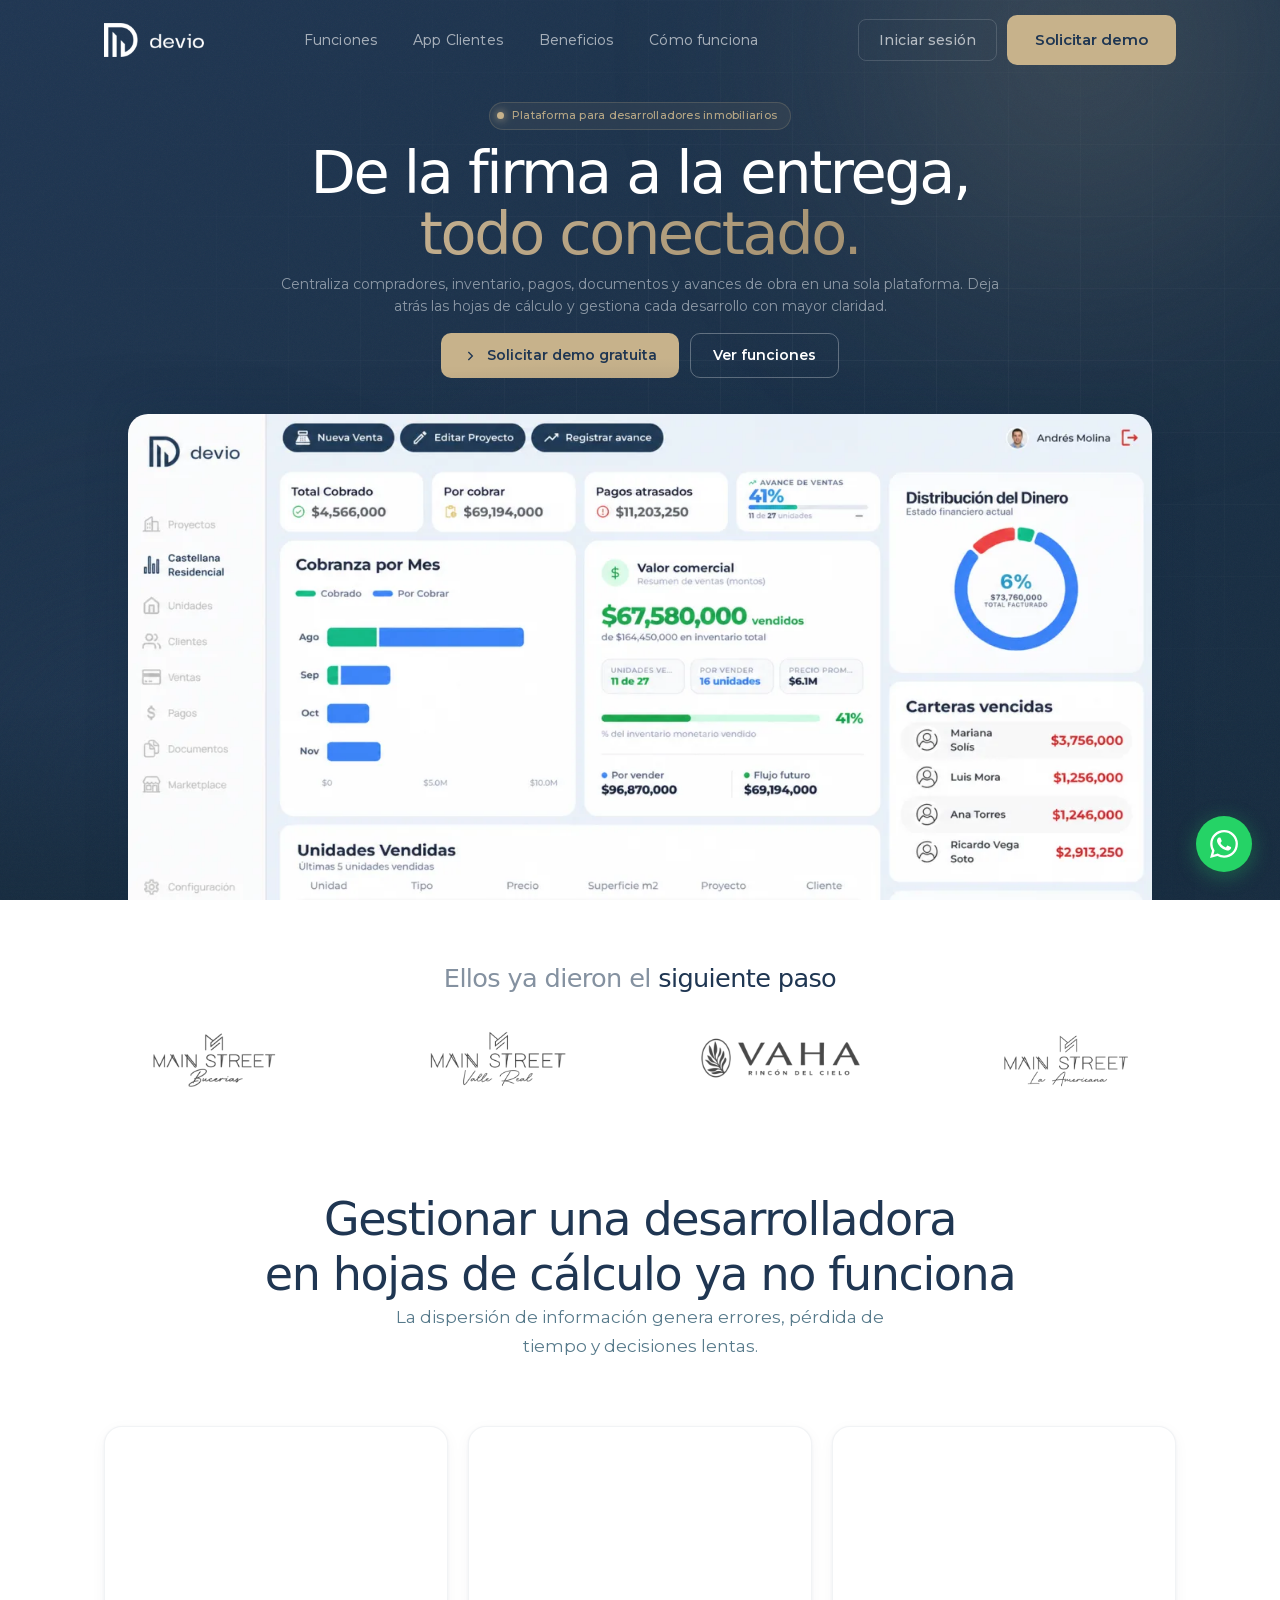
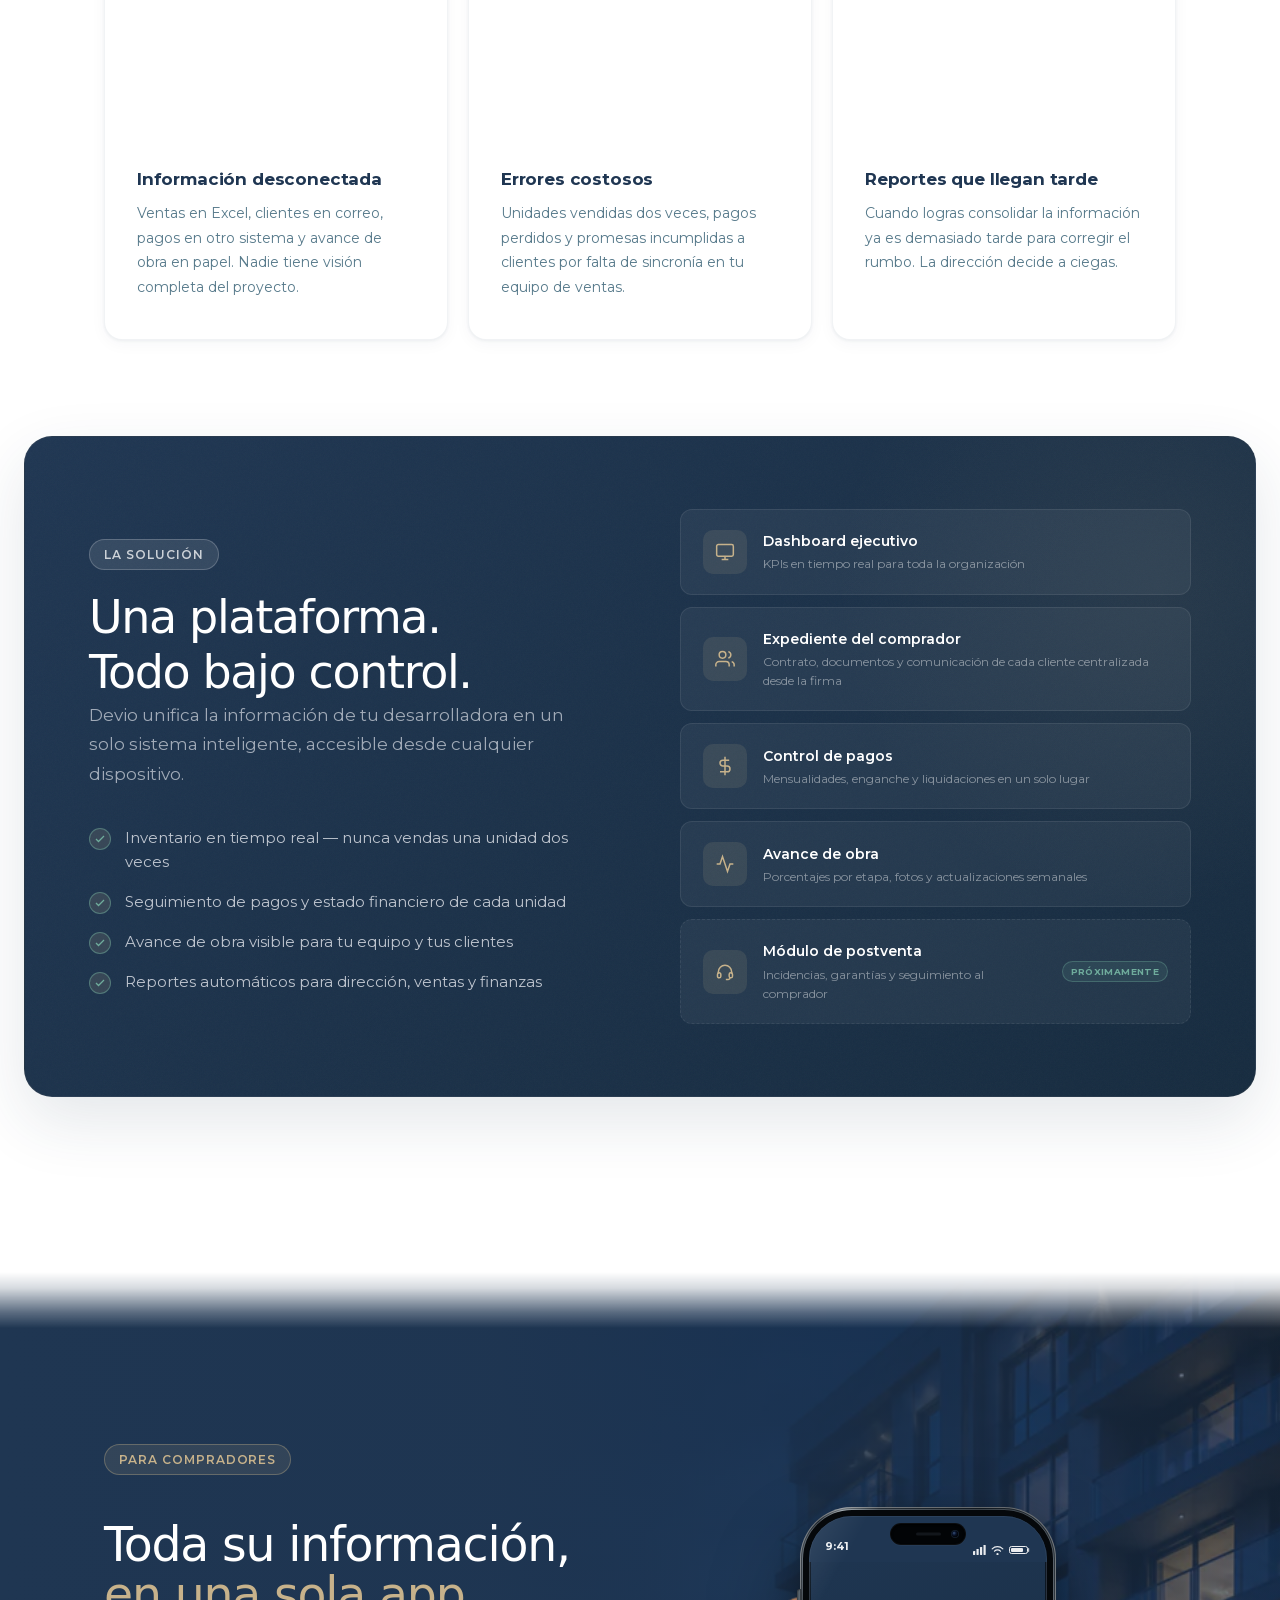
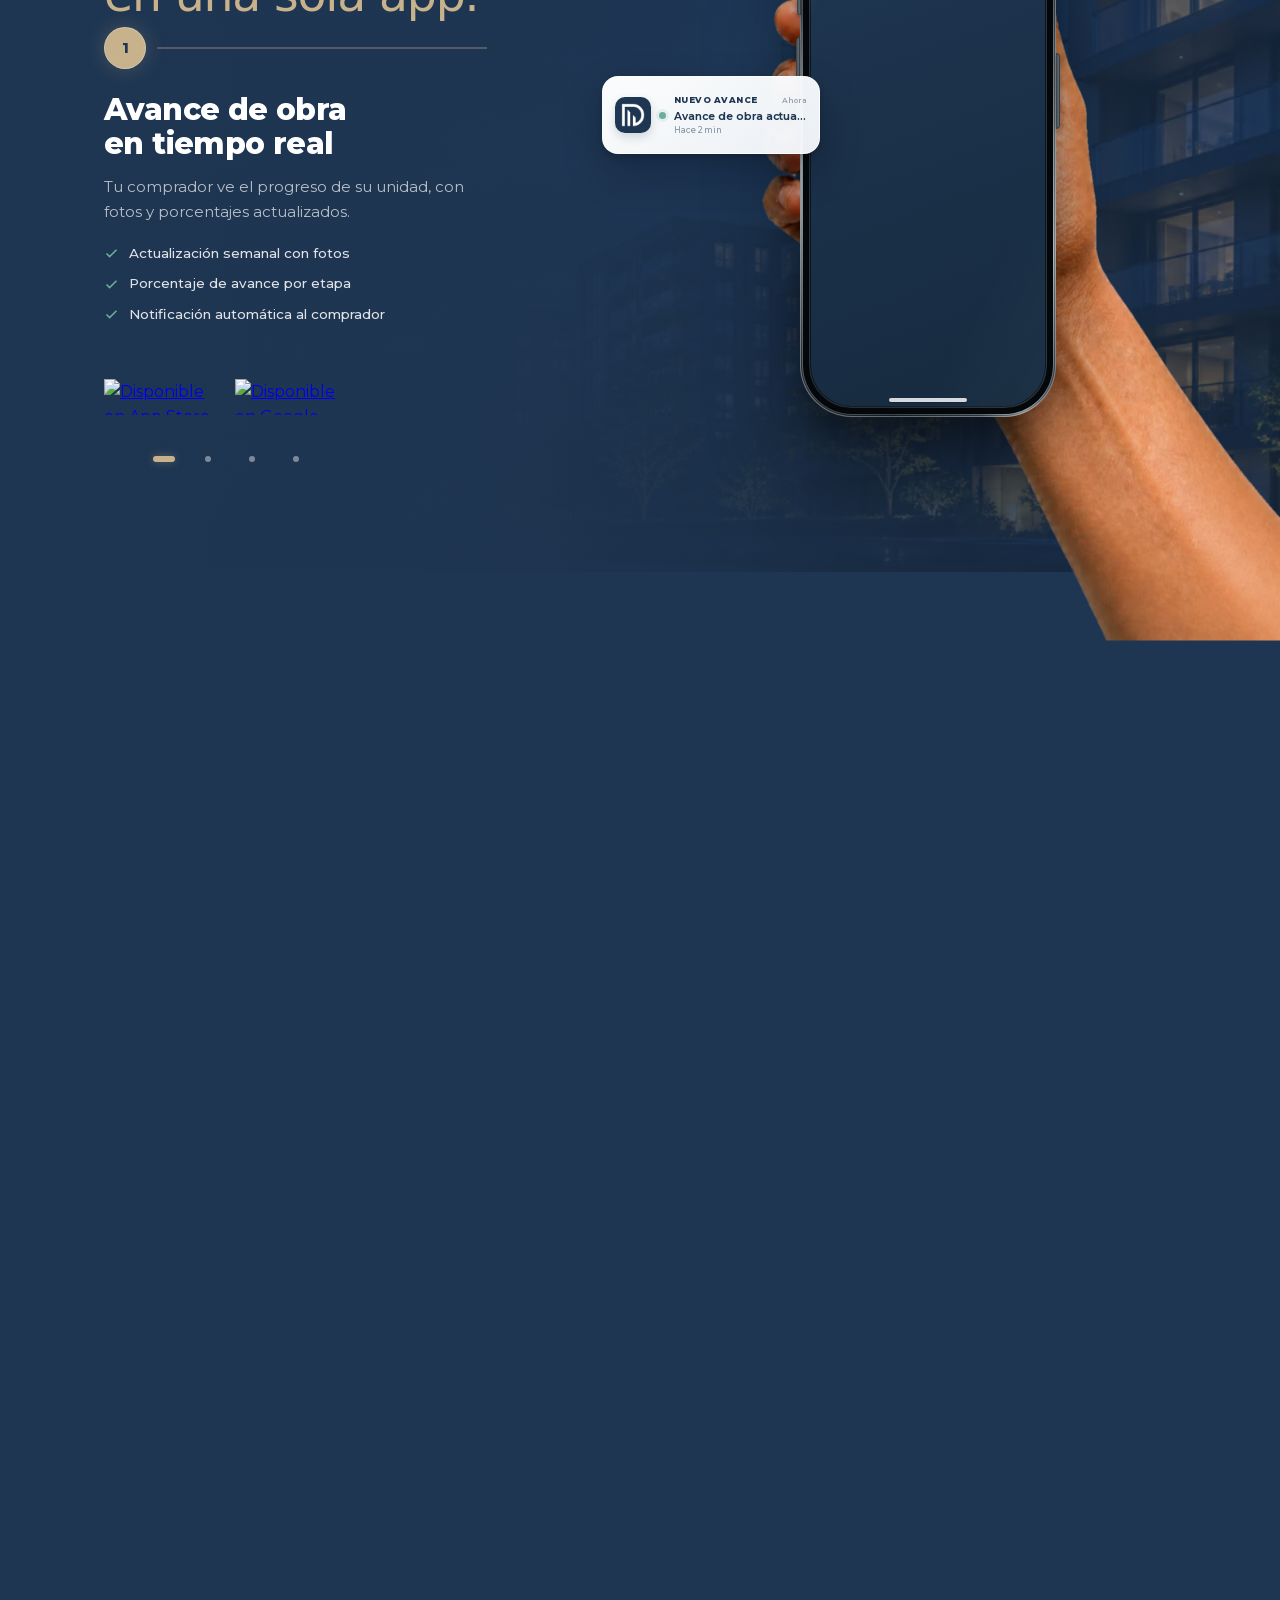
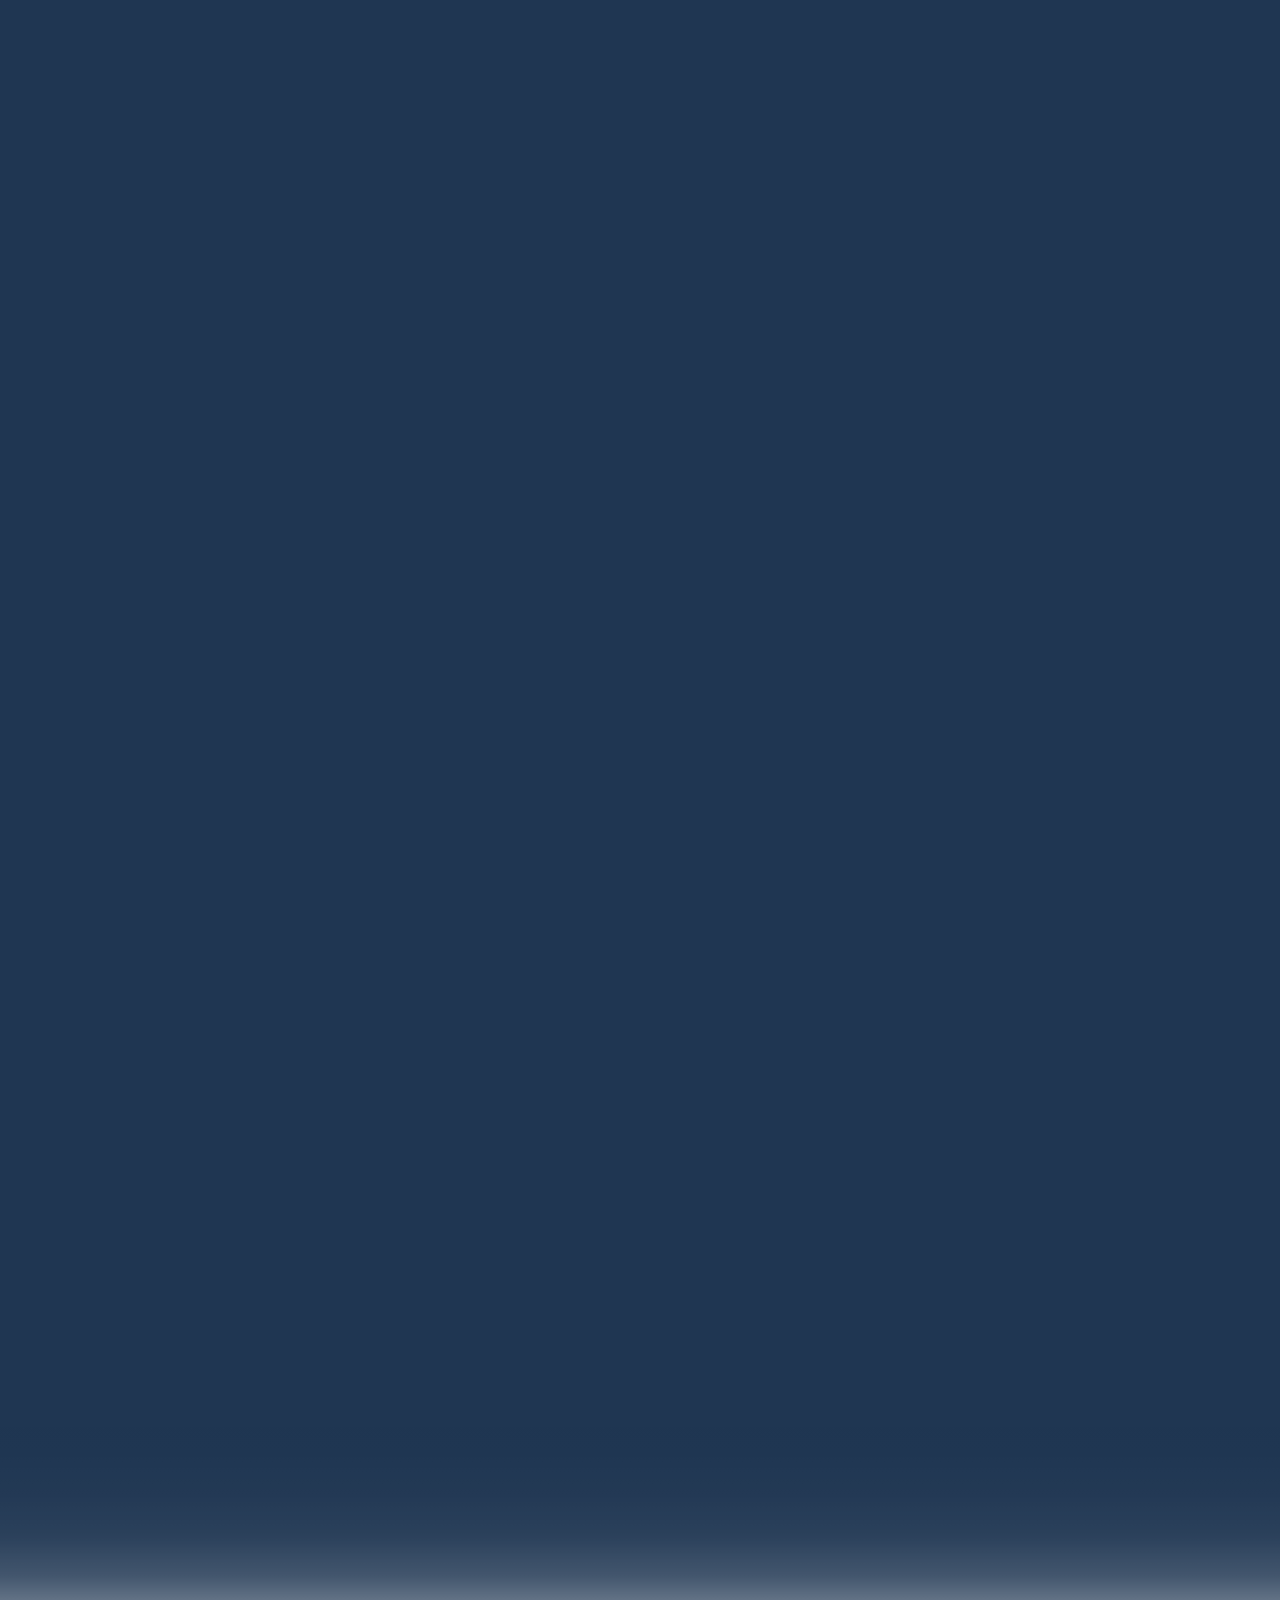
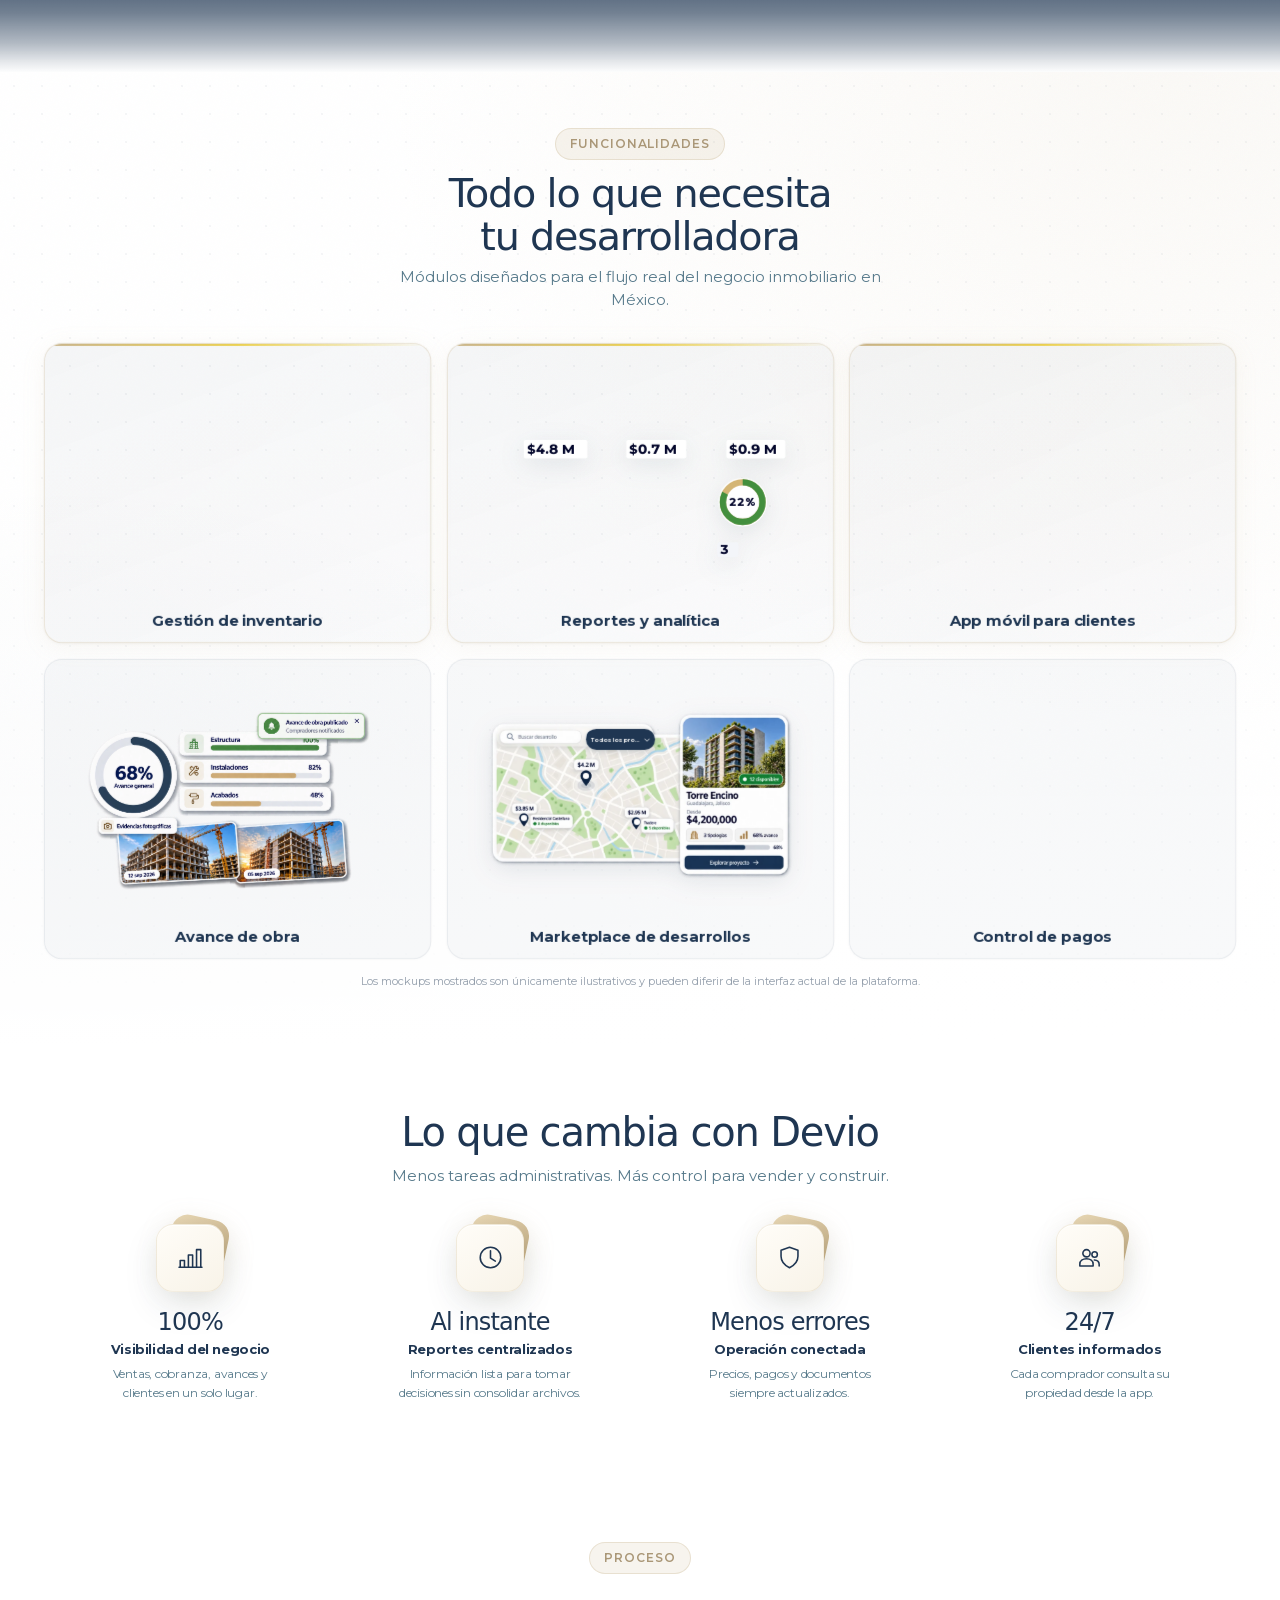
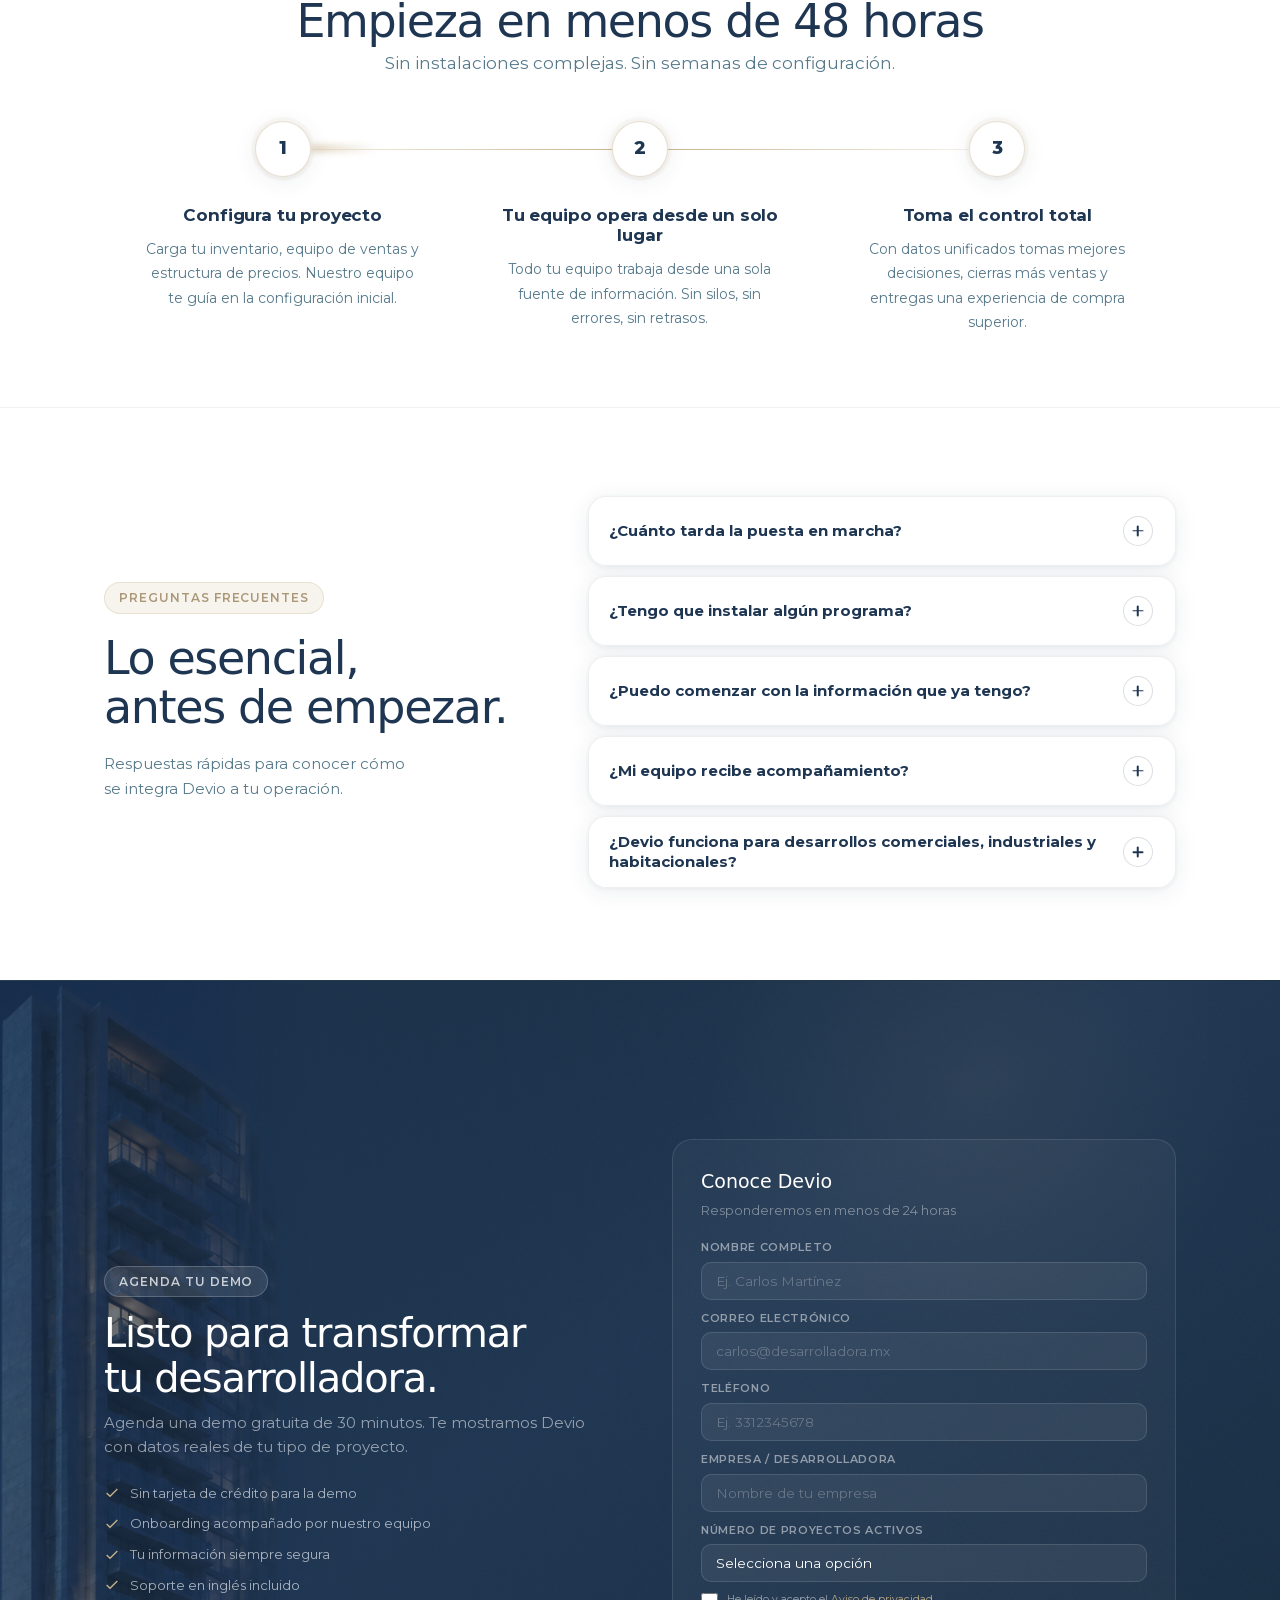
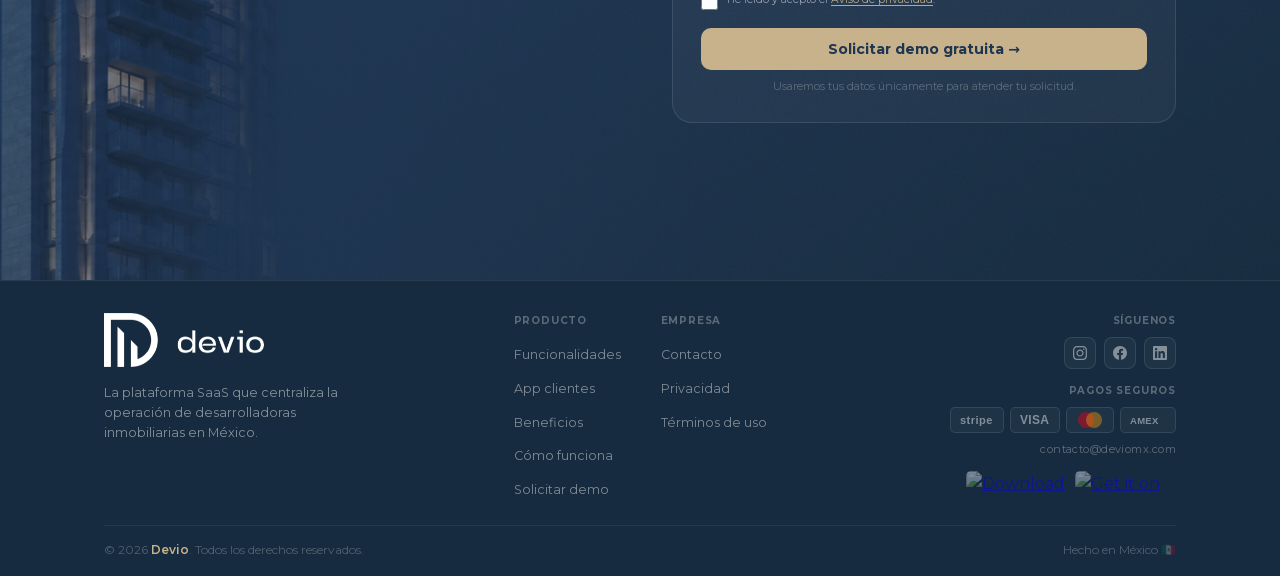
==== index.html @ 86f57dfa "2.1.1" ====
<!DOCTYPE html>
<html lang="es">
<head>
  <meta charset="UTF-8" />
  <meta name="viewport" content="width=device-width, initial-scale=1.0" />
  <title>Devio — Plataforma SaaS para Desarrolladores Inmobiliarios</title>
  <meta name="description" content="Centraliza compradores, inventario, pagos, documentos y avances de obra en una sola plataforma. Deja atrás las hojas de cálculo y gestiona cada desarrollo con mayor claridad." />
  <meta property="og:type" content="website" />
  <meta property="og:url" content="https://deviomx.com/" />
  <meta property="og:title" content="Devio — De la firma a la entrega, todo conectado" />
  <meta property="og:description" content="Centraliza compradores, inventario, pagos, documentos y avances de obra en una sola plataforma. Deja atrás las hojas de cálculo y gestiona cada desarrollo con mayor claridad." />
  <meta property="og:image" content="https://deviomx.com/Assets/Logo/Logodevio.png" />
  <meta name="twitter:card" content="summary_large_image" />
  <meta name="twitter:title" content="Devio — De la firma a la entrega, todo conectado" />
  <meta name="twitter:description" content="Centraliza compradores, inventario, pagos, documentos y avances de obra en una sola plataforma. Deja atrás las hojas de cálculo y gestiona cada desarrollo con mayor claridad." />
  <meta name="twitter:image" content="https://deviomx.com/Assets/Logo/Logodevio.png" />
  <link rel="canonical" href="https://deviomx.com/" />
  <link rel="icon" href="Assets/Logo/Logoazul-rounded.png" />
  <link rel="preload" href="Assets/Logo/imagotipo-clean.webp" as="image" type="image/webp" />
  <link
    rel="preload"
    href="Assets/Dashboard/Dashboard2-1280.webp"
    as="image"
    type="image/webp"
    fetchpriority="high"
    imagesrcset="Assets/Dashboard/Dashboard2-768.webp 768w, Assets/Dashboard/Dashboard2-1024.webp 1024w, Assets/Dashboard/Dashboard2-1280.webp 1280w, Assets/Dashboard/Dashboard2.webp 1710w"
    imagesizes="(max-width: 580px) 100vw, (max-width: 900px) calc(100vw - 48px), (max-height: 820px) 900px, 1200px"
  />
  <link rel="preload" href="Assets/Fonts/Montserrat-latin.woff2" as="font" type="font/woff2" crossorigin />
  <link rel="preload" href="Assets/Fonts/PowerGrotesk-Regular.woff2" as="font" type="font/woff2" crossorigin />
  <link rel="stylesheet" href="styles.css?v=20260917-87" />
  <script src="script.js?v=20260917-39" defer></script>
  <script type="application/ld+json">
  [
    {
      "@context": "https://schema.org",
      "@type": "Organization",
      "name": "Devio",
      "url": "https://deviomx.com",
      "logo": "https://deviomx.com/Assets/Logo/Logodevio.png",
      "description": "Plataforma SaaS que centraliza ventas, clientes, inventario, pagos y avance de obra para desarrolladoras inmobiliarias en México.",
      "email": "contacto@deviomx.com",
      "contactPoint": {
        "@type": "ContactPoint",
        "contactType": "customer support",
        "email": "contacto@deviomx.com",
        "availableLanguage": ["Spanish", "English"]
      },
      "sameAs": ["https://instagram.com/deviomx"]
    },
    {
      "@context": "https://schema.org",
      "@type": "SoftwareApplication",
      "name": "Devio",
      "applicationCategory": "BusinessApplication",
      "operatingSystem": "Web, iOS, Android",
      "description": "Plataforma SaaS para desarrolladoras inmobiliarias en México. Centraliza ventas, clientes, inventario, pagos y avance de obra en un solo lugar.",
      "url": "https://deviomx.com",
      "offers": {
        "@type": "Offer",
        "price": "0",
        "priceCurrency": "MXN",
        "description": "Demo gratuita disponible"
      },
      "publisher": {
        "@type": "Organization",
        "name": "Devio",
        "url": "https://deviomx.com"
      }
    }
  ]
  </script>
</head>
<body>

<nav id="navbar">
  <div class="container">
    <div class="nav-inner">
      <a href="#" class="nav-logo">
        <picture>
          <source srcset="Assets/Logo/imagotipo-clean.webp" type="image/webp" />
          <img src="Assets/Logo/imagotipo-clean.png" alt="Devio" width="300" height="100" decoding="sync" fetchpriority="high" />
        </picture>
      </a>
      <ul class="nav-links">
        <li><a href="#features">Funciones</a></li>
        <li><a href="#benefits-client">App Clientes</a></li>
        <li><a href="#benefits-dev">Beneficios</a></li>
        <li><a href="#how">Cómo funciona</a></li>
      </ul>
      <div class="nav-cta">
        <a href="https://app.deviomx.com/registro?login=login&amp;profesional=Profesional" class="btn btn-login">Iniciar sesión</a>
        <a href="#cta" class="btn btn-gold">Solicitar demo</a>
      </div>
      <button class="hamburger" id="hamburger" aria-label="Menú">
        <span></span><span></span><span></span>
      </button>
    </div>
  </div>
</nav>

<div class="mobile-menu" id="mobileMenu">
  <a href="#features">Funciones</a>
  <a href="#benefits-client">App Clientes</a>
  <a href="#benefits-dev">Beneficios</a>
  <a href="#how">Cómo funciona</a>
  <div class="mobile-menu-actions">
    <a href="https://app.deviomx.com/registro?login=login&amp;profesional=Profesional" class="btn btn-login">Iniciar sesión</a>
    <a href="#cta" class="btn btn-gold">Solicitar demo</a>
  </div>
</div>

<section id="hero">
  <div class="hero-bg">
    <div class="hero-grid-lines"></div>
    <div class="hero-circle hero-circle-1"></div>
    <div class="hero-circle hero-circle-2"></div>
    <div class="hero-circle hero-circle-3"></div>
    <div class="hero-vignette"></div>
  </div>
  <div class="container">
    <div class="hero-grid">
      <div class="hero-content">
        <div class="hero-badge">
          <div class="hero-badge-dot"></div>
          <span>Plataforma para desarrolladores inmobiliarios</span>
        </div>
        <h1 class="hero-headline">
          De la firma a la entrega,<br/><em>todo conectado.</em>
        </h1>
        <p class="hero-sub">
          Centraliza compradores, inventario, pagos, documentos y avances de obra en una sola plataforma. Deja atrás las hojas de cálculo y gestiona cada desarrollo con mayor claridad.
        </p>
        <div class="hero-actions">
          <a href="#cta" class="btn btn-gold">
            <svg width="16" height="16" fill="none" stroke="currentColor" stroke-width="2" viewBox="0 0 24 24"><path d="M8 6l6 6-6 6"/></svg>
            Solicitar demo gratuita
          </a>
          <a href="#features" class="btn btn-outline">Ver funciones</a>
        </div>
      </div>

      <div class="dashboard-wrap">
        <div class="dashboard-glow"></div>
        <picture>
          <source
            srcset="Assets/Dashboard/Dashboard2-768.webp 768w, Assets/Dashboard/Dashboard2-1024.webp 1024w, Assets/Dashboard/Dashboard2-1280.webp 1280w, Assets/Dashboard/Dashboard2.webp 1710w"
            sizes="(max-width: 580px) 100vw, (max-width: 900px) calc(100vw - 48px), (max-height: 820px) 900px, 1200px"
            type="image/webp"
          />
          <img
            src="Assets/Dashboard/Dashboard2.png"
            alt="Dashboard principal de Devio"
            class="browser-screen"
            loading="eager"
            fetchpriority="high"
            decoding="sync"
            width="1710"
            height="919"
          />
        </picture>
      </div>
    </div>
  </div>
</section>

<section id="stats" aria-labelledby="client-trust-title">
  <div class="container">
    <h2 id="client-trust-title" class="client-trust-title anim">Ellos ya dieron el <strong>siguiente paso</strong></h2>
    <div class="client-logo-rotator anim anim-delay-1" aria-label="Clientes que usan Devio">
      <div class="client-logos client-logo-group is-active" data-client-logo-group aria-hidden="false">
        <div class="client-logo">
          <picture>
            <source media="(max-width: 580px) and (max-resolution: 3dppx), (max-resolution: 2dppx)" srcset="Assets/Logos%20clientes/main-street-bucerias-480.webp" type="image/webp" />
            <source srcset="Assets/Logos%20clientes/main-street-bucerias.webp" type="image/webp" />
            <img src="Assets/Logos clientes/Logo Msbu.png" alt="Main Street Bucerías" width="1774" height="887" loading="lazy" decoding="async" />
          </picture>
        </div>
        <div class="client-logo">
          <picture>
            <source media="(max-width: 580px) and (max-resolution: 3dppx), (max-resolution: 2dppx)" srcset="Assets/Logos%20clientes/main-street-valle-real-480.webp" type="image/webp" />
            <source srcset="Assets/Logos%20clientes/main-street-valle-real.webp" type="image/webp" />
            <img src="Assets/Logos clientes/Logo MSVR.png" alt="Main Street Valle Real" width="1810" height="869" loading="lazy" decoding="async" />
          </picture>
        </div>
        <div class="client-logo">
          <picture>
            <source media="(max-width: 580px) and (max-resolution: 3dppx), (max-resolution: 2dppx)" srcset="Assets/Logos%20clientes/vaha-rincon-del-cielo-480.webp" type="image/webp" />
            <source srcset="Assets/Logos%20clientes/vaha-rincon-del-cielo.webp" type="image/webp" />
            <img src="Assets/Logos clientes/Logo VAHA.png" alt="VAHA Rincón del Cielo" width="2149" height="731" loading="lazy" decoding="async" />
          </picture>
        </div>
        <div class="client-logo">
          <picture>
            <source media="(max-width: 580px) and (max-resolution: 3dppx), (max-resolution: 2dppx)" srcset="Assets/Logos%20clientes/main-street-la-americana-480.webp" type="image/webp" />
            <source srcset="Assets/Logos%20clientes/main-street-la-americana.webp" type="image/webp" />
            <img src="Assets/Logos clientes/ Logo MSLA.png" alt="Main Street La Americana" width="1764" height="891" loading="lazy" decoding="async" />
          </picture>
        </div>
      </div>

      <div class="client-logos client-logo-group client-logo-group--secondary" data-client-logo-group aria-hidden="true">
        <div class="client-logo">
          <picture>
            <source media="(max-width: 580px) and (max-resolution: 3dppx), (max-resolution: 2dppx)" srcset="Assets/Logos%20clientes/campero-desarrollador-480.webp" type="image/webp" />
            <source srcset="Assets/Logos%20clientes/campero-desarrollador.webp" type="image/webp" />
            <img src="Assets/Logos clientes/Logo campero.png" alt="Campero Desarrollador Inmobiliario" width="2004" height="785" loading="lazy" decoding="async" />
          </picture>
        </div>
        <div class="client-logo client-logo--compact">
          <picture>
            <source media="(max-width: 580px) and (max-resolution: 3dppx), (max-resolution: 2dppx)" srcset="Assets/Logos%20clientes/cb-espacios-480.webp" type="image/webp" />
            <source srcset="Assets/Logos%20clientes/cb-espacios.webp" type="image/webp" />
            <img src="Assets/Logos clientes/Logo cb.png" alt="CB Espacios" width="1339" height="1174" loading="lazy" decoding="async" />
          </picture>
        </div>
        <div class="client-logo">
          <picture>
            <source media="(max-width: 580px) and (max-resolution: 3dppx), (max-resolution: 2dppx)" srcset="Assets/Logos%20clientes/main-street-bucerias-480.webp" type="image/webp" />
            <source srcset="Assets/Logos%20clientes/main-street-bucerias.webp" type="image/webp" />
            <img src="Assets/Logos clientes/Logo Msbu.png" alt="Main Street Bucerías" width="1774" height="887" loading="lazy" decoding="async" />
          </picture>
        </div>
        <div class="client-logo">
          <picture>
            <source media="(max-width: 580px) and (max-resolution: 3dppx), (max-resolution: 2dppx)" srcset="Assets/Logos%20clientes/vaha-rincon-del-cielo-480.webp" type="image/webp" />
            <source srcset="Assets/Logos%20clientes/vaha-rincon-del-cielo.webp" type="image/webp" />
            <img src="Assets/Logos clientes/Logo VAHA.png" alt="VAHA Rincón del Cielo" width="2149" height="731" loading="lazy" decoding="async" />
          </picture>
        </div>
        <div class="client-logo client-logo--mobile-only">
          <picture>
            <source media="(max-width: 580px) and (max-resolution: 3dppx), (max-resolution: 2dppx)" srcset="Assets/Logos%20clientes/main-street-la-americana-480.webp" type="image/webp" />
            <source srcset="Assets/Logos%20clientes/main-street-la-americana.webp" type="image/webp" />
            <img src="Assets/Logos clientes/ Logo MSLA.png" alt="Main Street La Americana" width="1764" height="891" loading="lazy" decoding="async" />
          </picture>
        </div>
      </div>
    </div>
  </div>
</section>

<section id="problems">
  <div class="container">
    <div class="section-header center">
      <h2 class="section-title anim">Gestionar una desarrolladora<br/>en hojas de cálculo ya no funciona</h2>
      <p class="section-sub anim anim-delay-1">La dispersión de información genera errores, pérdida de tiempo y decisiones lentas.</p>
    </div>
    <div class="problems-grid">
      <div class="problem-card anim anim--scale">
        <img class="problem-image" src="Assets/Mockups/Infodispersa-square.webp" alt="Información de ventas, clientes, pagos y avances distribuida en distintos sistemas" width="640" height="640" loading="lazy" decoding="async" />
        <h3>Información desconectada</h3>
        <p>Ventas en Excel, clientes en correo, pagos en otro sistema y avance de obra en papel. Nadie tiene visión completa del proyecto.</p>
      </div>
      <div class="problem-card anim anim--scale anim-delay-1">
        <img class="problem-image" src="Assets/Mockups/Unidadesvendidasdoble-square.webp" alt="Alerta de una misma unidad inmobiliaria vendida dos veces" width="640" height="640" loading="lazy" decoding="async" />
        <h3>Errores costosos</h3>
        <p>Unidades vendidas dos veces, pagos perdidos y promesas incumplidas a clientes por falta de sincronía en tu equipo de ventas.</p>
      </div>
      <div class="problem-card anim anim--scale anim-delay-2">
        <img class="problem-image" src="Assets/Mockups/Info-square.webp" alt="Reportes de ventas, cobranza y avance recibidos fuera de plazo" width="640" height="640" loading="lazy" decoding="async" />
        <h3>Reportes que llegan tarde</h3>
        <p>Cuando logras consolidar la información ya es demasiado tarde para corregir el rumbo. La dirección decide a ciegas.</p>
      </div>
    </div>
  </div>
</section>

<section id="solution">
  <div class="container">
    <div class="solution-panel">
      <div class="solution-bg"></div>
      <div class="solution-grid">
      <div class="solution-content">
        <div class="tag light">La solución</div>
        <h2 class="section-title anim">Una plataforma.<br/>Todo bajo control.</h2>
        <p class="section-sub anim anim-delay-1">Devio unifica la información de tu desarrolladora en un solo sistema inteligente, accesible desde cualquier dispositivo.</p>
        <div class="solution-points anim anim-delay-2">
          <div class="solution-point">
            <div class="sp-check">
              <svg fill="none" stroke="#C7B28B" stroke-width="2.5" viewBox="0 0 24 24"><polyline points="20 6 9 17 4 12"/></svg>
            </div>
            <span class="sp-text">Inventario en tiempo real — nunca vendas una unidad dos veces</span>
          </div>
          <div class="solution-point">
            <div class="sp-check">
              <svg fill="none" stroke="#C7B28B" stroke-width="2.5" viewBox="0 0 24 24"><polyline points="20 6 9 17 4 12"/></svg>
            </div>
            <span class="sp-text">Seguimiento de pagos y estado financiero de cada unidad</span>
          </div>
          <div class="solution-point">
            <div class="sp-check">
              <svg fill="none" stroke="#C7B28B" stroke-width="2.5" viewBox="0 0 24 24"><polyline points="20 6 9 17 4 12"/></svg>
            </div>
            <span class="sp-text">Avance de obra visible para tu equipo y tus clientes</span>
          </div>
          <div class="solution-point">
            <div class="sp-check">
              <svg fill="none" stroke="#C7B28B" stroke-width="2.5" viewBox="0 0 24 24"><polyline points="20 6 9 17 4 12"/></svg>
            </div>
            <span class="sp-text">Reportes automáticos para dirección, ventas y finanzas</span>
          </div>
        </div>
      </div>
      <div class="solution-visual">
        <div class="sol-card anim anim--right">
          <div class="sol-card-icon">
            <svg fill="none" stroke-width="1.8" viewBox="0 0 24 24"><rect x="2" y="3" width="20" height="14" rx="2"/><path d="M8 21h8M12 17v4"/></svg>
          </div>
          <div>
            <div class="sol-card-title">Dashboard ejecutivo</div>
            <div class="sol-card-sub">KPIs en tiempo real para toda la organización</div>
          </div>
        </div>
        <div class="sol-card anim anim--right anim-delay-1">
          <div class="sol-card-icon">
            <svg fill="none" stroke-width="1.8" viewBox="0 0 24 24"><path d="M17 21v-2a4 4 0 00-4-4H5a4 4 0 00-4 4v2"/><circle cx="9" cy="7" r="4"/><path d="M23 21v-2a4 4 0 00-3-3.87"/><path d="M16 3.13a4 4 0 010 7.75"/></svg>
          </div>
          <div>
            <div class="sol-card-title">Expediente del comprador</div>
            <div class="sol-card-sub">Contrato, documentos y comunicación de cada cliente centralizada desde la firma</div>
          </div>
        </div>
        <div class="sol-card anim anim--right anim-delay-2">
          <div class="sol-card-icon">
            <svg fill="none" stroke-width="1.8" viewBox="0 0 24 24"><line x1="12" y1="1" x2="12" y2="23"/><path d="M17 5H9.5a3.5 3.5 0 000 7h5a3.5 3.5 0 010 7H6"/></svg>
          </div>
          <div>
            <div class="sol-card-title">Control de pagos</div>
            <div class="sol-card-sub">Mensualidades, enganche y liquidaciones en un solo lugar</div>
          </div>
        </div>
        <div class="sol-card anim anim--right anim-delay-3">
          <div class="sol-card-icon">
            <svg fill="none" stroke-width="1.8" viewBox="0 0 24 24"><polyline points="22 12 18 12 15 21 9 3 6 12 2 12"/></svg>
          </div>
          <div>
            <div class="sol-card-title">Avance de obra</div>
            <div class="sol-card-sub">Porcentajes por etapa, fotos y actualizaciones semanales</div>
          </div>
        </div>
        <div class="sol-card sol-card--coming-soon anim anim--right anim-delay-4">
          <div class="sol-card-icon">
            <svg fill="none" stroke-width="1.8" viewBox="0 0 24 24"><path d="M4 14v-2a8 8 0 0116 0v2"/><path d="M18 19c0 1.1-.9 2-2 2h-3"/><rect x="3" y="13" width="4" height="6" rx="2"/><rect x="17" y="13" width="4" height="6" rx="2"/></svg>
          </div>
          <div class="sol-card-copy">
            <div class="sol-card-title">Módulo de postventa</div>
            <div class="sol-card-sub">Incidencias, garantías y seguimiento al comprador</div>
          </div>
          <span class="sol-card-status">Próximamente</span>
        </div>
      </div>
      </div>
    </div>
  </div>
</section>

<section id="benefits-client">
  <div class="app-story">
    <div class="app-story-sticky">

      <picture class="app-story-background" aria-hidden="true">
        <source
          srcset="Assets/Backgrounds/buyers-app-night-768.webp 768w, Assets/Backgrounds/buyers-app-night-1280.webp 1280w, Assets/Backgrounds/buyers-app-night.webp 1728w"
          sizes="100vw"
          type="image/webp"
        />
        <img
          src="Assets/Backgrounds/buyers-app-night.jpg"
          alt=""
          width="1728"
          height="910"
          loading="lazy"
          decoding="async"
          fetchpriority="low"
        />
      </picture>

      <div class="app-story-left">
        <div class="app-story-head">
          <div class="tag anim">Para compradores</div>
          <h2 class="section-title anim anim-delay-1">
            <span>Toda su información,</span>
            <strong>en una sola app.</strong>
          </h2>
        </div>

        <div class="app-story-panels">
          <div class="app-panel active">
            <div class="app-panel-num">1</div>
            <h3>Avance de obra<br/>en tiempo real</h3>
            <p>Tu comprador ve el progreso de su unidad, con fotos y porcentajes actualizados.</p>
            <div class="app-panel-features">
              <div class="app-panel-feature">
                <svg fill="none" stroke-width="2.5" viewBox="0 0 24 24"><polyline points="20 6 9 17 4 12"/></svg>
                Actualización semanal con fotos
              </div>
              <div class="app-panel-feature">
                <svg fill="none" stroke-width="2.5" viewBox="0 0 24 24"><polyline points="20 6 9 17 4 12"/></svg>
                Porcentaje de avance por etapa
              </div>
              <div class="app-panel-feature">
                <svg fill="none" stroke-width="2.5" viewBox="0 0 24 24"><polyline points="20 6 9 17 4 12"/></svg>
                Notificación automática al comprador
              </div>
            </div>
          </div>
          <div class="app-panel">
            <div class="app-panel-num">2</div>
            <h3>Estado de cuenta<br/>siempre disponible</h3>
            <p>Pagos realizados, próximas mensualidades y saldo pendiente en la palma de su mano, 24/7.</p>
            <div class="app-panel-features">
              <div class="app-panel-feature">
                <svg fill="none" stroke-width="2.5" viewBox="0 0 24 24"><polyline points="20 6 9 17 4 12"/></svg>
                Historial de pagos completo
              </div>
              <div class="app-panel-feature">
                <svg fill="none" stroke-width="2.5" viewBox="0 0 24 24"><polyline points="20 6 9 17 4 12"/></svg>
                Recordatorio de vencimiento automático
              </div>
              <div class="app-panel-feature">
                <svg fill="none" stroke-width="2.5" viewBox="0 0 24 24"><polyline points="20 6 9 17 4 12"/></svg>
                Comprobantes descargables
              </div>
            </div>
          </div>
          <div class="app-panel">
            <div class="app-panel-num">3</div>
            <h3>Documentos y contratos<br/>digitales</h3>
            <p>Acceso inmediato a su contrato, escrituras y documentación en un repositorio seguro desde la app.</p>
            <div class="app-panel-features">
              <div class="app-panel-feature">
                <svg fill="none" stroke-width="2.5" viewBox="0 0 24 24"><polyline points="20 6 9 17 4 12"/></svg>
                Contrato firmado digitalmente
              </div>
              <div class="app-panel-feature">
                <svg fill="none" stroke-width="2.5" viewBox="0 0 24 24"><polyline points="20 6 9 17 4 12"/></svg>
                Repositorio privado y seguro
              </div>
              <div class="app-panel-feature">
                <svg fill="none" stroke-width="2.5" viewBox="0 0 24 24"><polyline points="20 6 9 17 4 12"/></svg>
                Descarga en cualquier momento
              </div>
            </div>
          </div>
          <div class="app-panel">
            <div class="app-panel-num">4</div>
            <h3>Siempre informado,<br/>sin fricción.</h3>
            <p>Devio mantiene a tus compradores actualizados con recordatorios, avances y comunicados importantes en tiempo real.</p>
            <div class="app-panel-features">
              <div class="app-panel-feature">
                <svg fill="none" stroke-width="2.5" viewBox="0 0 24 24"><polyline points="20 6 9 17 4 12"/></svg>
                Recordatorios automáticos de pago
              </div>
              <div class="app-panel-feature">
                <svg fill="none" stroke-width="2.5" viewBox="0 0 24 24"><polyline points="20 6 9 17 4 12"/></svg>
                Alertas de avance de obra
              </div>
              <div class="app-panel-feature">
                <svg fill="none" stroke-width="2.5" viewBox="0 0 24 24"><polyline points="20 6 9 17 4 12"/></svg>
                Confirmaciones instantáneas
              </div>
              <div class="app-panel-feature">
                <svg fill="none" stroke-width="2.5" viewBox="0 0 24 24"><polyline points="20 6 9 17 4 12"/></svg>
                Comunicación centralizada
              </div>
            </div>
          </div>
        </div><!-- /app-story-panels -->

        <div class="app-story-actions">
          <div class="app-download-badges" aria-label="Descargar la aplicación Devio">
            <a href="https://apps.apple.com/us/app/devio/id6760320536" class="app-download-badge" target="_blank" rel="noopener" aria-label="Descargar Devio en App Store">
              <img src="Assets/badge-appstore.svg" alt="Disponible en App Store" width="121" height="36" loading="lazy" decoding="async" />
            </a>
            <a href="https://play.google.com/store/apps/details?id=com.deviomx.app&amp;hl=es_MX" class="app-download-badge" target="_blank" rel="noopener" aria-label="Descargar Devio en Google Play">
              <img src="Assets/badge-googleplay.svg" alt="Disponible en Google Play" width="121" height="36" loading="lazy" decoding="async" />
            </a>
          </div>

          <div class="story-dots" role="group" aria-label="Vistas de la app para compradores">
            <button class="story-dot active" type="button" aria-label="Ver avance de obra" aria-pressed="true"></button>
            <button class="story-dot" type="button" aria-label="Ver estado de cuenta" aria-pressed="false"></button>
            <button class="story-dot" type="button" aria-label="Ver documentos y contratos" aria-pressed="false"></button>
            <button class="story-dot" type="button" aria-label="Ver notificaciones" aria-pressed="false"></button>
          </div>
        </div>
      </div>

      <div class="app-story-right">
        <picture class="phone-hand" aria-hidden="true">
          <source
            srcset="Assets/App%20Mobile/hand-holding-phone-v3-650.webp 650w, Assets/App%20Mobile/hand-holding-phone-v3.webp 1145w"
            sizes="(max-width: 580px) 480px, (max-width: 900px) 560px, 650px"
            type="image/webp"
          />
          <img src="Assets/App Mobile/hand-holding-phone-v3.png" alt="" width="1145" height="1373" loading="lazy" decoding="async" fetchpriority="low" />
        </picture>

        <div class="phone-notifications" aria-hidden="true">
          <div class="phone-notification-set active" data-step="0">
            <div class="phone-notification phone-notification--advance">
              <img class="phone-notification-icon" src="Assets/Logo/Logoazul-rounded.png" alt="" width="192" height="192" loading="lazy" decoding="async" />
              <span class="phone-notification-status"></span>
              <span class="phone-notification-copy">
                <span class="phone-notification-meta"><strong>Nuevo avance</strong><span>Ahora</span></span>
                <span class="phone-notification-message">Avance de obra actualizado</span>
                <span class="phone-notification-detail">Hace 2 min</span>
              </span>
            </div>
          </div>

          <div class="phone-notification-set" data-step="1" hidden>
            <div class="phone-notification phone-notification--payment">
              <img class="phone-notification-icon" src="Assets/Logo/Logoazul-rounded.png" alt="" width="192" height="192" loading="lazy" decoding="async" />
              <span class="phone-notification-status"></span>
              <span class="phone-notification-copy">
                <span class="phone-notification-meta"><strong>Pago aplicado</strong><span>Ahora</span></span>
                <span class="phone-notification-message">Recibimos tu mensualidad</span>
                <span class="phone-notification-detail">Saldo actualizado</span>
              </span>
            </div>
            <div class="phone-notification phone-notification--payment-reminder phone-notification--gold">
              <img class="phone-notification-icon" src="Assets/Logo/Logoazul-rounded.png" alt="" width="192" height="192" loading="lazy" decoding="async" />
              <span class="phone-notification-status"></span>
              <span class="phone-notification-copy">
                <span class="phone-notification-meta"><strong>Próximo pago</strong><span>5 días</span></span>
                <span class="phone-notification-message">Tu mensualidad vence el 30 ago</span>
                <span class="phone-notification-detail">Consulta tu estado de cuenta</span>
              </span>
            </div>
          </div>

          <div class="phone-notification-set" data-step="2" hidden>
            <div class="phone-notification phone-notification--document">
              <img class="phone-notification-icon" src="Assets/Logo/Logoazul-rounded.png" alt="" width="192" height="192" loading="lazy" decoding="async" />
              <span class="phone-notification-status"></span>
              <span class="phone-notification-copy">
                <span class="phone-notification-meta"><strong>Nuevo documento</strong><span>5 min</span></span>
                <span class="phone-notification-message">Tu contrato está disponible</span>
                <span class="phone-notification-detail">Listo para consultar</span>
              </span>
            </div>
          </div>

          <div class="phone-notification-set" data-step="3" hidden>
            <div class="phone-notification phone-notification--due-tomorrow phone-notification--gold">
              <img class="phone-notification-icon" src="Assets/Logo/Logoazul-rounded.png" alt="" width="192" height="192" loading="lazy" decoding="async" />
              <span class="phone-notification-status"></span>
              <span class="phone-notification-copy">
                <span class="phone-notification-meta"><strong>Recordatorio</strong><span>1 min</span></span>
                <span class="phone-notification-message">Tu mensualidad vence mañana</span>
                <span class="phone-notification-detail">Evita cargos adicionales</span>
              </span>
            </div>
            <div class="phone-notification phone-notification--announcement">
              <img class="phone-notification-icon" src="Assets/Logo/Logoazul-rounded.png" alt="" width="192" height="192" loading="lazy" decoding="async" />
              <span class="phone-notification-status"></span>
              <span class="phone-notification-copy">
                <span class="phone-notification-meta"><strong>Pago registrado</strong><span>Ahora</span></span>
                <span class="phone-notification-message">Tu pago fue registrado</span>
                <span class="phone-notification-detail">Saldo actualizado</span>
              </span>
            </div>
          </div>
        </div>

        <div class="phone-device">
          <span class="phone-side-button phone-side-button--action" aria-hidden="true"></span>
          <span class="phone-side-button phone-side-button--volume-up" aria-hidden="true"></span>
          <span class="phone-side-button phone-side-button--volume-down" aria-hidden="true"></span>
          <span class="phone-side-button phone-side-button--power" aria-hidden="true"></span>

          <div class="phone-story-shell">
          <div class="phone-status-bar">
            <div class="ph-sb-notch"></div>
            <span class="ph-sb-time">9:41</span>
            <div class="ph-sb-icons">
              <svg width="13" height="10" viewBox="0 0 13 10" fill="rgba(255,255,255,0.9)">
                <rect x="0" y="6" width="2.2" height="4" rx=".4"/>
                <rect x="3.5" y="4" width="2.2" height="6" rx=".4"/>
                <rect x="7" y="2" width="2.2" height="8" rx=".4"/>
                <rect x="10.5" y="0" width="2.2" height="10" rx=".4"/>
              </svg>
              <svg width="13" height="10" viewBox="0 0 13 10" fill="none">
                <circle cx="6.5" cy="9" r="1.1" fill="rgba(255,255,255,0.9)"/>
                <path d="M3.5 6.2a4.2 4.2 0 0 1 6 0" stroke="rgba(255,255,255,0.9)" stroke-width="1.2" stroke-linecap="round"/>
                <path d="M1.2 3.8a7.5 7.5 0 0 1 10.6 0" stroke="rgba(255,255,255,0.9)" stroke-width="1.2" stroke-linecap="round"/>
              </svg>
              <svg width="22" height="10" viewBox="0 0 22 10" fill="none">
                <rect x=".5" y="1.5" width="18" height="7" rx="2" stroke="rgba(255,255,255,0.9)" stroke-width="1"/>
                <rect x="2" y="3" width="12" height="4" rx="1" fill="rgba(255,255,255,0.9)"/>
                <path d="M19.5 3.8v2.4" stroke="rgba(255,255,255,0.7)" stroke-width="1.4" stroke-linecap="round"/>
              </svg>
            </div>
          </div>
          <div class="phone-story-slides">

            <div class="phone-story-slide ph-slide-img active" data-loaded="true">
              <picture>
                <source
                  srcset="Assets/App%20Mobile/Avance%20de%20obra-480.webp 480w, Assets/App%20Mobile/Avance%20de%20obra.webp 600w"
                  sizes="(max-width: 580px) 176px, (max-width: 900px) 206px, 244px"
                  type="image/webp"
                />
                <img src="Assets/App Mobile/Avance de obra.jpg" alt="Avance de obra" loading="lazy" decoding="async" fetchpriority="low" width="600" height="1212" />
              </picture>
            </div>

            <div class="phone-story-slide ph-slide-img">
              <picture>
                <source
                  data-srcset="Assets/App%20Mobile/App_Mobile_edc-480.webp 480w, Assets/App%20Mobile/App_Mobile_edc.webp 600w"
                  sizes="(max-width: 580px) 176px, (max-width: 900px) 206px, 244px"
                  type="image/webp"
                />
                <img src="[data-uri]" data-src="Assets/App Mobile/App_Mobile_edc.jpg" alt="Estado de cuenta" loading="lazy" decoding="async" fetchpriority="low" width="600" height="1134" />
              </picture>
            </div>

            <div class="phone-story-slide ph-slide-img">
              <picture>
                <source
                  data-srcset="Assets/App%20Mobile/App_Mobile_docsc-480.webp 480w, Assets/App%20Mobile/App_Mobile_docsc.webp 600w"
                  sizes="(max-width: 580px) 176px, (max-width: 900px) 206px, 244px"
                  type="image/webp"
                />
                <img src="[data-uri]" data-src="Assets/App Mobile/App_Mobile_docsc.jpg" alt="Documentos" loading="lazy" decoding="async" fetchpriority="low" width="600" height="1201" />
              </picture>
            </div>

            <div class="phone-story-slide ph-slide-img" data-slide="3">
              <picture>
                <source
                  data-srcset="Assets/App%20Mobile/App_Mobile_PantallaInicio-480.webp 480w, Assets/App%20Mobile/App_Mobile_PantallaInicio.webp 600w"
                  sizes="(max-width: 580px) 176px, (max-width: 900px) 206px, 244px"
                  type="image/webp"
                />
                <img src="[data-uri]" data-src="Assets/App Mobile/App_Mobile_PantallaInicio.jpg" alt="Notificaciones" loading="lazy" decoding="async" fetchpriority="low" width="600" height="1297" />
              </picture>
            </div>

          </div>
          <span class="phone-home-indicator" aria-hidden="true"></span>
          </div>
        </div>
      </div>

    </div>
  </div>
</section>

<section id="features">
  <div class="container">
    <div class="section-header center">
      <div class="tag">Funcionalidades</div>
      <h2 class="section-title anim">Todo lo que necesita<br/>tu desarrolladora</h2>
      <p class="section-sub anim anim-delay-1">Módulos diseñados para el flujo real del negocio inmobiliario en México.</p>
    </div>
    <div class="features-grid">
      <div class="feature-card feature-card--featured feature-card--inventory anim anim--scale">
        <div class="feature-card-inner">
          <div class="feature-card-face feature-card-front">
            <div class="feature-card-mockup inventory-mockup">
              <img src="Assets/Mockups/Inventario1-768.webp" alt="Vista del inventario de unidades" width="768" height="454" loading="lazy" decoding="async" />
              <span class="inventory-row-hotspot" aria-hidden="true" style="--inventory-delay: 500ms"></span>
              <span class="inventory-row-hotspot" aria-hidden="true" style="--inventory-delay: 1100ms"></span>
              <span class="inventory-row-hotspot" aria-hidden="true" style="--inventory-delay: 1700ms"></span>
              <span class="inventory-row-hotspot" aria-hidden="true" style="--inventory-delay: 2300ms"></span>
              <span class="inventory-row-hotspot" aria-hidden="true" style="--inventory-delay: 2900ms"></span>
              <span class="inventory-total-hotspot" aria-hidden="true"></span>
            </div>
            <h3>Gestión de inventario</h3>
          </div>
          <div class="feature-card-face feature-card-back" id="feature-inventory-details" aria-hidden="true">
            <h3>Gestión de inventario</h3>
            <p>Catálogo completo de unidades con precios, tipologías, plantas y disponibilidad en tiempo real. Sin dobles ventas.</p>
          </div>
        </div>
      </div>
      <div class="feature-card feature-card--featured feature-card--analytics anim anim--scale anim-delay-1">
        <div class="feature-card-inner">
          <div class="feature-card-face feature-card-front">
            <div class="analytics-mockup">
              <img src="Assets/Mockups/Dashboardyanaliticas-tight-768.webp" alt="Dashboard ejecutivo de ventas, cobranza y cuentas por cobrar" width="768" height="455" loading="lazy" decoding="async" />
              <svg class="analytics-mockup-animation" viewBox="72 104 1392 824" aria-hidden="true">
                <rect class="analytics-number-cover" x="275" y="350" width="270" height="78" rx="8" />
                <rect class="analytics-number-cover" x="710" y="350" width="255" height="78" rx="8" />
                <rect class="analytics-number-cover" x="1135" y="350" width="250" height="78" rx="8" />
                <text class="analytics-count analytics-count--metric" x="288" y="411" data-value="18.4" data-decimals="1" data-prefix="$" data-suffix=" M">$0.0 M</text>
                <text class="analytics-count analytics-count--metric" x="720" y="411" data-value="2.8" data-decimals="1" data-prefix="$" data-suffix=" M">$0.0 M</text>
                <text class="analytics-count analytics-count--metric" x="1145" y="411" data-value="3.6" data-decimals="1" data-prefix="$" data-suffix=" M">$0.0 M</text>

                <rect class="analytics-bar-mask" x="224" y="684" width="44" height="130" rx="10" style="--bar-delay: 0ms" />
                <rect class="analytics-bar-mask" x="270" y="768" width="42" height="46" rx="9" style="--bar-delay: 80ms" />
                <rect class="analytics-bar-mask" x="349" y="658" width="44" height="156" rx="10" style="--bar-delay: 130ms" />
                <rect class="analytics-bar-mask" x="395" y="751" width="42" height="63" rx="9" style="--bar-delay: 210ms" />
                <rect class="analytics-bar-mask" x="475" y="638" width="44" height="176" rx="10" style="--bar-delay: 260ms" />
                <rect class="analytics-bar-mask" x="521" y="735" width="42" height="79" rx="9" style="--bar-delay: 340ms" />
                <rect class="analytics-bar-mask" x="601" y="581" width="44" height="233" rx="10" style="--bar-delay: 390ms" />
                <rect class="analytics-bar-mask" x="647" y="713" width="42" height="101" rx="9" style="--bar-delay: 470ms" />
                <rect class="analytics-bar-mask" x="726" y="625" width="44" height="189" rx="10" style="--bar-delay: 520ms" />
                <rect class="analytics-bar-mask" x="772" y="741" width="42" height="73" rx="9" style="--bar-delay: 600ms" />
                <rect class="analytics-bar-mask" x="852" y="604" width="44" height="210" rx="10" style="--bar-delay: 650ms" />
                <rect class="analytics-bar-mask" x="898" y="719" width="42" height="95" rx="9" style="--bar-delay: 730ms" />

                <circle class="analytics-ring-cover" cx="1204" cy="614" r="103" />
                <circle class="analytics-ring-base" cx="1204" cy="614" r="84" />
                <circle class="analytics-ring-progress" cx="1204" cy="614" r="84" />
                <text class="analytics-count analytics-count--percent" x="1204" y="632" text-anchor="middle" data-value="82" data-decimals="0" data-suffix="%">0%</text>

                <rect class="analytics-units-cover" x="1096" y="785" width="90" height="62" rx="8" />
                <text class="analytics-count analytics-count--units" x="1108" y="835" data-value="12" data-decimals="0">0</text>
              </svg>
              <div class="analytics-interactions" aria-hidden="true">
                <span class="analytics-export-hotspot analytics-export-hotspot--pdf"></span>
                <span class="analytics-export-hotspot analytics-export-hotspot--excel"></span>

                <span class="analytics-bar-hotspot analytics-bar-hotspot--sales" data-tooltip="$3.8 M" style="--bar-left: 10.9%; --bar-top: 70.4%; --bar-height: 15.9%;"></span>
                <span class="analytics-bar-hotspot analytics-bar-hotspot--collection" data-tooltip="$1.2 M" style="--bar-left: 14.2%; --bar-top: 80.6%; --bar-height: 5.7%;"></span>
                <span class="analytics-bar-hotspot analytics-bar-hotspot--sales" data-tooltip="$4.6 M" style="--bar-left: 19.9%; --bar-top: 67.2%; --bar-height: 19.1%;"></span>
                <span class="analytics-bar-hotspot analytics-bar-hotspot--collection" data-tooltip="$1.8 M" style="--bar-left: 23.2%; --bar-top: 78.5%; --bar-height: 7.8%;"></span>
                <span class="analytics-bar-hotspot analytics-bar-hotspot--sales" data-tooltip="$5.2 M" style="--bar-left: 29%; --bar-top: 64.8%; --bar-height: 21.5%;"></span>
                <span class="analytics-bar-hotspot analytics-bar-hotspot--collection" data-tooltip="$2.3 M" style="--bar-left: 32.3%; --bar-top: 76.6%; --bar-height: 9.7%;"></span>
                <span class="analytics-bar-hotspot analytics-bar-hotspot--sales" data-tooltip="$6.9 M" style="--bar-left: 38%; --bar-top: 57.9%; --bar-height: 28.4%;"></span>
                <span class="analytics-bar-hotspot analytics-bar-hotspot--collection" data-tooltip="$2.9 M" style="--bar-left: 41.3%; --bar-top: 73.9%; --bar-height: 12.4%;"></span>
                <span class="analytics-bar-hotspot analytics-bar-hotspot--sales" data-tooltip="$5.6 M" style="--bar-left: 47%; --bar-top: 63.2%; --bar-height: 23.1%;"></span>
                <span class="analytics-bar-hotspot analytics-bar-hotspot--collection" data-tooltip="$2.1 M" style="--bar-left: 50.3%; --bar-top: 77.3%; --bar-height: 9%;"></span>
                <span class="analytics-bar-hotspot analytics-bar-hotspot--sales" data-tooltip="$6.2 M" style="--bar-left: 56%; --bar-top: 60.7%; --bar-height: 25.6%;"></span>
                <span class="analytics-bar-hotspot analytics-bar-hotspot--collection" data-tooltip="$2.7 M" style="--bar-left: 59.3%; --bar-top: 74.6%; --bar-height: 11.7%;"></span>
              </div>
            </div>
            <h3>Reportes y analítica</h3>
          </div>
          <div class="feature-card-face feature-card-back" id="feature-reports-details" aria-hidden="true">
            <h3>Reportes y analítica</h3>
            <p>Dashboards ejecutivos con ventas, cobranza y cuentas por cobrar. Exporta en PDF o Excel con un clic.</p>
          </div>
        </div>
      </div>
      <div class="feature-card feature-card--featured feature-card--mobile is-mobile-first-pending anim anim--scale anim-delay-2">
        <div class="feature-card-inner">
          <div class="feature-card-face feature-card-front">
            <div class="mobile-feature-phone" data-mobile-feature data-active-screen="home">
              <img class="mobile-feature-phone-base" src="Assets/Mockups/iphone-principal-480.webp" alt="" width="480" height="720" loading="lazy" decoding="async" aria-hidden="true" />
              <img class="mobile-feature-splash" src="Assets/Mockups/iphone-pantalla-logo-480.webp" alt="Pantalla de inicio de Devio" width="480" height="720" loading="lazy" decoding="async" aria-hidden="true" />
              <div class="mobile-feature-screens" aria-live="polite">
                <div class="mobile-feature-screen mobile-feature-screen--home is-active" data-mobile-feature-screen="home" role="img" aria-label="Pantalla principal de la app móvil de Devio"></div>
                <img class="mobile-feature-screen" data-mobile-feature-screen="account" src="Assets/Mockups/iphone-edc-480.webp" alt="Estado de cuenta en la app móvil de Devio" width="480" height="720" loading="lazy" decoding="async" aria-hidden="true" />
                <img class="mobile-feature-screen" data-mobile-feature-screen="progress" src="Assets/Mockups/iphone-avances-480.webp" alt="Avances de obra en la app móvil de Devio" width="480" height="720" loading="lazy" decoding="async" aria-hidden="true" />
                <img class="mobile-feature-screen" data-mobile-feature-screen="documents" src="Assets/Mockups/iphone-documentos-480.webp" alt="Documentos en la app móvil de Devio" width="480" height="720" loading="lazy" decoding="async" aria-hidden="true" />
              </div>

              <div class="mobile-feature-home-controls" aria-label="Consultar información">
                <button class="mobile-feature-control mobile-feature-control--account" type="button" data-mobile-target="account" aria-label="Abrir estado de cuenta"></button>
                <button class="mobile-feature-control mobile-feature-control--progress" type="button" data-mobile-target="progress" aria-label="Abrir avances de obra"></button>
                <button class="mobile-feature-control mobile-feature-control--documents" type="button" data-mobile-target="documents" aria-label="Abrir documentos"></button>
              </div>

              <button class="mobile-feature-control mobile-feature-back" type="button" data-mobile-target="home" aria-label="Regresar a la pantalla principal" hidden>
                <svg viewBox="0 0 24 24" aria-hidden="true"><path d="M15 18l-6-6 6-6"/></svg>
              </button>
            </div>
            <h3>App móvil para clientes</h3>
          </div>
          <div class="feature-card-face feature-card-back" id="feature-mobile-details" aria-hidden="true">
            <h3>App móvil para clientes</h3>
            <p>Tus compradores consultan el avance de su unidad, sus pagos y documentos desde su teléfono. Experiencia premium.</p>
          </div>
        </div>
      </div>
      <div class="feature-card feature-card--progress anim anim--scale anim-delay-1">
        <div class="feature-card-inner">
          <div class="feature-card-face feature-card-front">
            <div class="construction-progress-mockup" role="img" aria-label="Avance general de obra, etapas constructivas y evidencias fotográficas">
              <img class="construction-progress-piece" src="Assets/Mockups/avance-de-obra-1280.webp" alt="" width="1280" height="790" loading="lazy" decoding="async" aria-hidden="true" style="--piece-clip: inset(16% 65% 36% 3%); --piece-origin: 20% 40%; --piece-delay: 0ms; --piece-z: 2;" />
              <img class="construction-progress-piece" src="Assets/Mockups/avance-de-obra-1280.webp" alt="" width="1280" height="790" loading="lazy" decoding="async" aria-hidden="true" style="--piece-clip: inset(17% 20% 67% 31%); --piece-origin: 56% 25%; --piece-delay: 160ms; --piece-z: 3;" />
              <img class="construction-progress-piece" src="Assets/Mockups/avance-de-obra-1280.webp" alt="" width="1280" height="790" loading="lazy" decoding="async" aria-hidden="true" style="--piece-clip: inset(31% 20% 54% 31%); --piece-origin: 56% 38%; --piece-delay: 320ms; --piece-z: 3;" />
              <img class="construction-progress-piece" src="Assets/Mockups/avance-de-obra-1280.webp" alt="" width="1280" height="790" loading="lazy" decoding="async" aria-hidden="true" style="--piece-clip: inset(44% 20% 40% 31%); --piece-origin: 56% 52%; --piece-delay: 480ms; --piece-z: 3;" />
              <img class="construction-progress-piece" src="Assets/Mockups/avance-de-obra-1280.webp" alt="" width="1280" height="790" loading="lazy" decoding="async" aria-hidden="true" style="--piece-clip: inset(7% 7% 74% 54%); --piece-origin: 75% 16%; --piece-delay: 640ms; --piece-z: 5;" />
              <img class="construction-progress-piece" src="Assets/Mockups/avance-de-obra-1280.webp" alt="" width="1280" height="790" loading="lazy" decoding="async" aria-hidden="true" style="--piece-clip: inset(58% 66% 27% 5%); --piece-origin: 19% 65%; --piece-delay: 800ms; --piece-z: 5;" />
              <img class="construction-progress-piece" src="Assets/Mockups/avance-de-obra-1280.webp" alt="" width="1280" height="790" loading="lazy" decoding="async" aria-hidden="true" style="--piece-clip: inset(61% 48% 1% 12%); --piece-origin: 32% 79%; --piece-delay: 960ms; --piece-z: 1;" />
              <img class="construction-progress-piece" src="Assets/Mockups/avance-de-obra-1280.webp" alt="" width="1280" height="790" loading="lazy" decoding="async" aria-hidden="true" style="--piece-clip: inset(60% 11% 1% 48%); --piece-origin: 69% 79%; --piece-delay: 1120ms; --piece-z: 1;" />
            </div>
            <h3>Avance de obra</h3>
          </div>
          <div class="feature-card-face feature-card-back" id="feature-progress-details" aria-hidden="true">
            <h3>Avance de obra</h3>
            <p>Seguimiento de etapas constructivas con porcentajes, evidencias fotográficas y notificaciones automáticas a compradores.</p>
          </div>
        </div>
      </div>
      <div class="feature-card feature-card--marketplace anim anim--scale anim-delay-2">
        <div class="feature-card-inner">
          <div class="feature-card-face feature-card-front">
            <div class="marketplace-mockup">
              <img src="Assets/Mockups/Marketplace-1280.webp" srcset="Assets/Mockups/Marketplace-960.webp 960w, Assets/Mockups/Marketplace-1280.webp 1280w" sizes="(max-width: 580px) 90vw, 355px" alt="Marketplace de desarrollos con mapa, disponibilidad y detalles del proyecto" width="1280" height="790" loading="lazy" decoding="async" />
              <button class="marketplace-marker marketplace-marker--main" type="button" aria-label="Ver propiedad industrial" aria-expanded="false" data-marketplace-position="main" data-marketplace-type="Industrial" data-marketplace-name="Parque Industrial Norte" data-marketplace-meta="3 naves disponibles" data-marketplace-price="Desde $4.2 M" style="--marker-delay: 0ms"></button>
              <button class="marketplace-marker marketplace-marker--left" type="button" aria-label="Ver propiedad habitacional" aria-expanded="false" data-marketplace-position="left" data-marketplace-type="Habitacional" data-marketplace-name="Residencial Castellana" data-marketplace-meta="8 departamentos disponibles" data-marketplace-price="Desde $3.85 M" style="--marker-delay: 420ms"></button>
              <button class="marketplace-marker marketplace-marker--right" type="button" aria-label="Ver propiedad comercial" aria-expanded="false" data-marketplace-position="right" data-marketplace-type="Comercial" data-marketplace-name="Distrito Tradere" data-marketplace-meta="5 locales disponibles" data-marketplace-price="Desde $2.95 M" style="--marker-delay: 840ms"></button>
              <div class="marketplace-property-popover" role="status" aria-live="polite" hidden>
                <span class="marketplace-property-type"></span>
                <strong class="marketplace-property-name"></strong>
                <span class="marketplace-property-meta"></span>
                <span class="marketplace-property-price"></span>
              </div>
              <div class="marketplace-filter-control">
                <button class="marketplace-filter" type="button" aria-haspopup="listbox" aria-expanded="false">
                  <span class="marketplace-filter-label">Todos los proyectos</span>
                  <svg viewBox="0 0 12 8" aria-hidden="true"><path d="M1 1.5L6 6.5 11 1.5" /></svg>
                </button>
                <div class="marketplace-filter-menu" role="listbox" aria-label="Filtrar desarrollos" hidden>
                  <button type="button" role="option" aria-selected="false" data-marketplace-filter="Departamentos">Departamentos</button>
                  <button type="button" role="option" aria-selected="false" data-marketplace-filter="Locales">Locales</button>
                  <button type="button" role="option" aria-selected="false" data-marketplace-filter="Industrial">Industrial</button>
                </div>
              </div>
            </div>
            <h3>Marketplace de desarrollos</h3>
          </div>
          <div class="feature-card-face feature-card-back" id="feature-marketplace-details" aria-hidden="true">
            <h3>Marketplace de desarrollos</h3>
            <p>Portal donde los compradores pueden explorar todos los desarrollos activos de tu empresa: disponibilidad, tipologías, precios y avance de cada proyecto.</p>
          </div>
        </div>
      </div>
      <div class="feature-card feature-card--payments anim anim--scale anim-delay-3">
        <div class="feature-card-inner">
          <div class="feature-card-face feature-card-front">
            <div class="feature-card-mockup feature-card-mockup--payments payments-mockup">
              <img src="Assets/Mockups/Pagos1-1035.webp" alt="Vista del control de pagos" width="1035" height="727" loading="lazy" decoding="async" />
              <span class="payment-row-hotspot" aria-hidden="true" style="--payment-delay: 500ms"></span>
              <span class="payment-row-hotspot" aria-hidden="true" style="--payment-delay: 1200ms"></span>
              <span class="payment-row-hotspot" aria-hidden="true" style="--payment-delay: 1900ms"></span>
              <span class="payment-history-hotspot" aria-hidden="true"></span>
            </div>
            <h3>Control de pagos</h3>
          </div>
          <div class="feature-card-face feature-card-back" id="feature-payments-details" aria-hidden="true">
            <h3>Control de pagos</h3>
            <p>Programas de pago personalizados, alertas de vencimiento, registro de cobros y estados de cuenta por cliente.</p>
          </div>
        </div>
      </div>
    </div>
    <p class="features-disclaimer">Los mockups mostrados son únicamente ilustrativos y pueden diferir de la interfaz actual de la plataforma.</p>
  </div>
</section>

<section id="benefits-dev">
  <div class="container">
    <div class="benefits-dev-header">
      <h2 class="section-title benefits-dev-title anim">Lo que cambia con Devio</h2>
      <p class="section-sub benefits-dev-subtitle anim anim-delay-1">Menos tareas administrativas. Más control para vender y construir.</p>
    </div>

    <div class="benefits-dev-grid">
      <article class="benefits-dev-item anim">
        <div class="benefits-dev-icon" aria-hidden="true">
          <div class="benefits-dev-icon-face">
            <svg viewBox="0 0 48 48" fill="none" stroke="currentColor" stroke-width="2.6" stroke-linecap="round" stroke-linejoin="round">
              <path d="M7 40V29h7v11M20.5 40V20h7v20M34 40V11h7v29M5 40h38" />
            </svg>
          </div>
        </div>
        <div class="benefits-dev-value">100%</div>
        <h3>Visibilidad del negocio</h3>
        <p>Ventas, cobranza, avances y<br class="benefits-dev-desktop-break" /> clientes en un solo lugar.</p>
      </article>

      <article class="benefits-dev-item anim anim-delay-1">
        <div class="benefits-dev-icon" aria-hidden="true">
          <div class="benefits-dev-icon-face">
            <svg viewBox="0 0 48 48" fill="none" stroke="currentColor" stroke-width="2.6" stroke-linecap="round" stroke-linejoin="round">
              <circle cx="24" cy="24" r="17" />
              <path d="M24 13v12l8 5" />
            </svg>
          </div>
        </div>
        <div class="benefits-dev-value">Al instante</div>
        <h3>Reportes centralizados</h3>
        <p>Información lista para tomar<br class="benefits-dev-desktop-break" /> decisiones sin consolidar archivos.</p>
      </article>

      <article class="benefits-dev-item anim anim-delay-2">
        <div class="benefits-dev-icon" aria-hidden="true">
          <div class="benefits-dev-icon-face">
            <svg viewBox="0 0 48 48" fill="none" stroke="currentColor" stroke-width="2.6" stroke-linecap="round" stroke-linejoin="round">
              <path d="M24 7l14 5v10c0 9-5.8 14.9-14 19-8.2-4.1-14-10-14-19V12l14-5z" />
            </svg>
          </div>
        </div>
        <div class="benefits-dev-value">Menos errores</div>
        <h3>Operación conectada</h3>
        <p>Precios, pagos y documentos<br class="benefits-dev-desktop-break" /> siempre actualizados.</p>
      </article>

      <article class="benefits-dev-item anim anim-delay-3">
        <div class="benefits-dev-icon" aria-hidden="true">
          <div class="benefits-dev-icon-face">
            <svg viewBox="0 0 48 48" fill="none" stroke="currentColor" stroke-width="2.6" stroke-linecap="round" stroke-linejoin="round">
              <circle cx="19" cy="17" r="6" />
              <circle cx="32.5" cy="19" r="4.5" />
              <path d="M8 38v-3c0-5.5 4.8-9 11-9s11 3.5 11 9v3H8zM32 28c5.3.2 8 3.1 8 7.5V38" />
            </svg>
          </div>
        </div>
        <div class="benefits-dev-value">24/7</div>
        <h3>Clientes informados</h3>
        <p>Cada comprador consulta su<br class="benefits-dev-desktop-break" /> propiedad desde la app.</p>
      </article>
    </div>
  </div>
</section>

<section id="how">
  <div class="container">
    <div class="section-header center">
      <div class="tag">Proceso</div>
      <h2 class="section-title anim">Empieza en menos de 48 horas</h2>
      <p class="section-sub anim anim-delay-1">Sin instalaciones complejas. Sin semanas de configuración.</p>
    </div>
    <div class="steps">
      <div class="step anim">
        <div class="step-num">1</div>
        <h3>Configura tu proyecto</h3>
        <p>Carga tu inventario, equipo de ventas y estructura de precios. Nuestro equipo te guía en la configuración inicial.</p>
      </div>
      <div class="step anim anim-delay-2">
        <div class="step-num">2</div>
        <h3>Tu equipo opera desde un solo lugar</h3>
        <p>Todo tu equipo trabaja desde una sola fuente de información. Sin silos, sin errores, sin retrasos.</p>
      </div>
      <div class="step anim anim-delay-4">
        <div class="step-num">3</div>
        <h3>Toma el control total</h3>
        <p>Con datos unificados tomas mejores decisiones, cierras más ventas y entregas una experiencia de compra superior.</p>
      </div>
    </div>
  </div>
</section>

<section id="faq" aria-labelledby="faq-title">
  <div class="container">
    <div class="faq-shell">
      <div class="faq-intro anim">
        <div class="tag">Preguntas frecuentes</div>
        <h2 id="faq-title" class="section-title">Lo esencial,<br/>antes de empezar.</h2>
        <p>Respuestas rápidas para conocer cómo se integra Devio a tu operación.</p>
      </div>

      <div class="faq-list anim anim-delay-1">
        <details class="faq-item">
          <summary>
            <span>¿Cuánto tarda la puesta en marcha?</span>
            <span class="faq-plus" aria-hidden="true"></span>
          </summary>
          <div class="faq-answer">
            <p>La configuración inicial puede quedar lista en menos de 48 horas cuando contamos con la información del proyecto. Nuestro equipo te acompaña durante la carga y revisión.</p>
          </div>
        </details>

        <details class="faq-item">
          <summary>
            <span>¿Tengo que instalar algún programa?</span>
            <span class="faq-plus" aria-hidden="true"></span>
          </summary>
          <div class="faq-answer">
            <p>No. Devio funciona en línea, por lo que tu equipo puede acceder desde sus dispositivos sin instalaciones complejas.</p>
          </div>
        </details>

        <details class="faq-item">
          <summary>
            <span>¿Puedo comenzar con la información que ya tengo?</span>
            <span class="faq-plus" aria-hidden="true"></span>
          </summary>
          <div class="faq-answer">
            <p>Sí. Partimos de tu inventario, estructura de precios, equipo y documentos actuales para organizar la configuración inicial.</p>
          </div>
        </details>

        <details class="faq-item">
          <summary>
            <span>¿Mi equipo recibe acompañamiento?</span>
            <span class="faq-plus" aria-hidden="true"></span>
          </summary>
          <div class="faq-answer">
            <p>Sí. Te acompañamos durante el onboarding para que cada integrante conozca el flujo y pueda empezar a operar con claridad.</p>
          </div>
        </details>

        <details class="faq-item">
          <summary>
            <span>¿Devio funciona para desarrollos comerciales, industriales y habitacionales?</span>
            <span class="faq-plus" aria-hidden="true"></span>
          </summary>
          <div class="faq-answer">
            <p>Sí. Devio se adapta a desarrollos comerciales, industriales y habitacionales, centralizando la información, el inventario, las ventas, los pagos y el avance de cada proyecto.</p>
          </div>
        </details>
      </div>
    </div>
  </div>
</section>

<section id="cta">
  <picture class="cta-building-background" aria-hidden="true">
    <source
      srcset="Assets/Backgrounds/cta-slim-tower-hq-720.webp 720w, Assets/Backgrounds/cta-slim-tower-hq.webp 1120w"
      sizes="(max-width: 580px) 100vw, (max-width: 900px) 440px, 484px"
      type="image/webp"
    />
    <img
      src="Assets/Backgrounds/cta-slim-tower-hq.jpg"
      alt=""
      width="1120"
      height="1882"
      loading="lazy"
      decoding="async"
      fetchpriority="low"
    />
  </picture>
  <div class="cta-bg-1"></div>
  <div class="cta-bg-2"></div>
  <div class="container">
    <div class="cta-inner">
      <div class="cta-content">
        <div class="tag light">Agenda tu demo</div>
        <h2 class="section-title anim">Listo para transformar<br/>tu desarrolladora.</h2>
        <p class="section-sub anim anim-delay-1">Agenda una demo gratuita de 30 minutos. Te mostramos Devio con datos reales de tu tipo de proyecto.</p>
        <div class="cta-proof anim anim-delay-2">
          <div class="cta-proof-item">
            <svg fill="none" stroke-width="2" viewBox="0 0 24 24"><polyline points="20 6 9 17 4 12"/></svg>
            Sin tarjeta de crédito para la demo
          </div>
          <div class="cta-proof-item">
            <svg fill="none" stroke-width="2" viewBox="0 0 24 24"><polyline points="20 6 9 17 4 12"/></svg>
            Onboarding acompañado por nuestro equipo
          </div>
          <div class="cta-proof-item">
            <svg fill="none" stroke-width="2" viewBox="0 0 24 24"><polyline points="20 6 9 17 4 12"/></svg>
            Tu información siempre segura
          </div>
          <div class="cta-proof-item">
            <svg fill="none" stroke-width="2" viewBox="0 0 24 24"><polyline points="20 6 9 17 4 12"/></svg>
            Soporte en inglés incluido
          </div>
        </div>
      </div>
      <div class="anim anim--down anim-delay-1">
        <div class="demo-form">
          <div class="form-title">Conoce Devio</div>
          <div class="form-sub">Responderemos en menos de 24 horas</div>
          <form id="leadForm" novalidate>
            <div class="form-honeypot" aria-hidden="true">
              <label for="website">No completes este campo</label>
              <input type="text" id="website" name="_gotcha" tabindex="-1" autocomplete="off" />
            </div>
            <div class="form-group">
              <label for="fname">Nombre completo</label>
              <input type="text" id="fname" name="name" placeholder="Ej. Carlos Martínez" autocomplete="name" minlength="2" maxlength="35" required />
            </div>
            <div class="form-group">
              <label for="femail">Correo electrónico</label>
              <input type="email" id="femail" name="email" placeholder="carlos@desarrolladora.mx" autocomplete="email" inputmode="email" maxlength="50" required />
            </div>
            <div class="form-group">
              <label for="fphone">Teléfono</label>
              <input type="tel" id="fphone" name="phone" placeholder="Ej. 3312345678" autocomplete="tel" inputmode="numeric" pattern="[0-9]{10}" minlength="10" maxlength="10" required />
            </div>
            <div class="form-group">
              <label for="fcompany">Empresa / Desarrolladora</label>
              <input type="text" id="fcompany" name="company" placeholder="Nombre de tu empresa" autocomplete="organization" minlength="2" maxlength="40" required />
            </div>
            <div class="form-group">
              <label for="fprojects">Número de proyectos activos</label>
              <select id="fprojects" name="projects" autocomplete="off" required>
                <option value="" disabled selected>Selecciona una opción</option>
                <option value="1">1 proyecto</option>
                <option value="2-5">2 a 5 proyectos</option>
                <option value="6-10">6 a 10 proyectos</option>
                <option value="10+">Más de 10 proyectos</option>
              </select>
            </div>
            <div class="form-consent">
              <input type="checkbox" id="fprivacy" name="privacy_accepted" value="yes" required />
              <label for="fprivacy">He leído y acepto el <a href="privacidad.html">Aviso de privacidad</a>.</label>
            </div>
            <button type="submit" class="form-submit">Solicitar demo gratuita →</button>
            <p class="form-note">Usaremos tus datos únicamente para atender tu solicitud.</p>
          </form>
          <div class="form-success" id="formSuccess">
            <div class="form-success-icon">
              <svg fill="none" stroke-width="2.5" viewBox="0 0 24 24"><polyline points="20 6 9 17 4 12"/></svg>
            </div>
            <h3>¡Solicitud enviada!</h3>
            <p>Nuestro equipo te contactará en menos de 24 horas para agendar tu demo personalizada.</p>
          </div>
        </div>
      </div>
    </div>
  </div>
</section>

<footer>
  <div class="container">
    <div class="footer-grid">

      <div class="footer-brand">
        <a href="#" class="nav-logo">
          <picture>
            <source srcset="Assets/Logo/imagotipo-clean.webp" type="image/webp" />
            <img src="Assets/Logo/imagotipo-clean.png" alt="Devio" width="300" height="100" loading="lazy" decoding="async" />
          </picture>
        </a>
        <p>La plataforma SaaS que centraliza la operación de desarrolladoras inmobiliarias en México.</p>
      </div>

      <div class="footer-nav">
        <div class="footer-col">
          <h5>Producto</h5>
          <ul>
            <li><a href="#features">Funcionalidades</a></li>
            <li><a href="#benefits-client">App clientes</a></li>
            <li><a href="#benefits-dev">Beneficios</a></li>
            <li><a href="#how">Cómo funciona</a></li>
            <li><a href="#cta">Solicitar demo</a></li>
          </ul>
        </div>
        <div class="footer-col">
          <h5>Empresa</h5>
          <ul>
            <li><a href="#cta">Contacto</a></li>
            <li><a href="privacidad.html">Privacidad</a></li>
            <li><a href="terminos.html">Términos de uso</a></li>
          </ul>
        </div>
      </div>

      <div class="footer-right">
        <div class="footer-right-section">
          <h5>Síguenos</h5>
          <div class="fsocials">
            <a href="https://instagram.com/deviomx" class="fsocial" aria-label="Instagram" target="_blank" rel="noopener">
              <svg viewBox="0 0 24 24"><path d="M12 2.163c3.204 0 3.584.012 4.85.07 3.252.148 4.771 1.691 4.919 4.919.058 1.265.069 1.645.069 4.849 0 3.205-.012 3.584-.069 4.849-.149 3.225-1.664 4.771-4.919 4.919-1.266.058-1.644.07-4.85.07-3.204 0-3.584-.012-4.849-.07-3.26-.149-4.771-1.699-4.919-4.92-.058-1.265-.07-1.644-.07-4.849 0-3.204.013-3.583.07-4.849.149-3.227 1.664-4.771 4.919-4.919 1.266-.057 1.645-.069 4.849-.069zm0-2.163c-3.259 0-3.667.014-4.947.072-4.358.2-6.78 2.618-6.98 6.98-.059 1.281-.073 1.689-.073 4.948 0 3.259.014 3.668.072 4.948.2 4.358 2.618 6.78 6.98 6.98 1.281.058 1.689.072 4.948.072 3.259 0 3.668-.014 4.948-.072 4.354-.2 6.782-2.618 6.979-6.98.059-1.28.073-1.689.073-4.948 0-3.259-.014-3.667-.072-4.947-.196-4.354-2.617-6.78-6.979-6.98-1.281-.059-1.69-.073-4.949-.073zm0 5.838c-3.403 0-6.162 2.759-6.162 6.162s2.759 6.163 6.162 6.163 6.162-2.759 6.162-6.163c0-3.403-2.759-6.162-6.162-6.162zm0 10.162c-2.209 0-4-1.79-4-4 0-2.209 1.791-4 4-4s4 1.791 4 4c0 2.21-1.791 4-4 4zm6.406-11.845c-.796 0-1.441.645-1.441 1.44s.645 1.44 1.441 1.44c.795 0 1.439-.645 1.439-1.44s-.644-1.44-1.439-1.44z"/></svg>
            </a>
            <a href="https://facebook.com" class="fsocial" aria-label="Facebook" target="_blank" rel="noopener">
              <svg viewBox="0 0 24 24"><path d="M24 12.073c0-6.627-5.373-12-12-12s-12 5.373-12 12c0 5.99 4.388 10.954 10.125 11.854v-8.385H7.078v-3.47h3.047V9.43c0-3.007 1.792-4.669 4.533-4.669 1.312 0 2.686.235 2.686.235v2.953H15.83c-1.491 0-1.956.925-1.956 1.874v2.25h3.328l-.532 3.47h-2.796v8.385C19.612 23.027 24 18.062 24 12.073z"/></svg>
            </a>
            <a href="https://www.linkedin.com/company/deviomx/home/?viewAsMember=true" class="fsocial" aria-label="LinkedIn" target="_blank" rel="noopener">
              <svg viewBox="0 0 24 24"><path d="M20.447 20.452h-3.554v-5.569c0-1.328-.027-3.037-1.852-3.037-1.853 0-2.136 1.445-2.136 2.939v5.667H9.351V9h3.414v1.561h.047c.476-.9 1.637-1.85 3.37-1.85 3.601 0 4.267 2.37 4.267 5.455v6.286zM5.337 7.433a2.062 2.062 0 110-4.124 2.062 2.062 0 010 4.124zM7.119 20.452H3.554V9h3.565v11.452zM22.225 0H1.771C.792 0 0 .774 0 1.729v20.542C0 23.227.792 24 1.771 24h20.451C23.2 24 24 23.227 24 22.271V1.729C24 .774 23.2 0 22.222 0h.003z"/></svg>
            </a>
          </div>
        </div>

        <div class="footer-right-section">
          <h5>Pagos seguros</h5>
          <div class="fpay-logos">
            <div class="fpay-badge" title="Stripe">
              <svg width="34" height="14" viewBox="0 0 34 14" fill="none">
                <text x="0" y="11" font-family="Arial, sans-serif" font-size="11" font-weight="700" fill="rgba(255,255,255,0.45)" letter-spacing="0.5">stripe</text>
              </svg>
            </div>
            <div class="fpay-badge" title="Visa">
              <svg width="30" height="14" viewBox="0 0 30 14" fill="none">
                <text x="0" y="11" font-family="Arial, sans-serif" font-size="12" font-weight="900" fill="rgba(255,255,255,0.45)" letter-spacing="0.3">VISA</text>
              </svg>
            </div>
            <div class="fpay-badge" title="Mastercard">
              <svg width="28" height="18" viewBox="0 0 28 18" fill="none">
                <circle cx="10" cy="9" r="8" fill="rgba(235,0,27,0.45)"/>
                <circle cx="18" cy="9" r="8" fill="rgba(255,163,0,0.4)"/>
              </svg>
            </div>
            <div class="fpay-badge" title="American Express">
              <svg width="36" height="14" viewBox="0 0 36 14" fill="none">
                <text x="0" y="11" font-family="Arial, sans-serif" font-size="9.5" font-weight="800" fill="rgba(255,255,255,0.45)" letter-spacing="0.3">AMEX</text>
              </svg>
            </div>
          </div>
          <a href="mailto:contacto@deviomx.com" class="footer-email">contacto@deviomx.com</a>
          <div class="footer-apps">
            <a href="https://apps.apple.com/us/app/devio/id6760320536" class="app-badge" target="_blank" rel="noopener" aria-label="Descargar en App Store">
              <img src="Assets/badge-appstore.svg" alt="Download on the App Store" height="30" width="101" loading="lazy" decoding="async" />
            </a>
            <a href="https://play.google.com/store/apps/details?id=com.deviomx.app&amp;hl=es_MX" class="app-badge" target="_blank" rel="noopener" aria-label="Descargar en Google Play">
              <img src="Assets/badge-googleplay.svg" alt="Get it on Google Play" height="30" width="101" loading="lazy" decoding="async" />
            </a>
          </div>
        </div>
      </div>

    </div>
    <div class="footer-bottom">
      <p class="footer-copy">© 2026 <span class="footer-gold">Devio</span>. Todos los derechos reservados.</p>
      <p class="footer-copy">Hecho en México 🇲🇽</p>
    </div>
  </div>
</footer>

<a id="waFloat"
   href="https://wa.me/523321772355?text=Hola%2C%20me%20interesa%20conocer%20Devio%20y%20agendar%20una%20demo."
   class="wa-float"
   target="_blank"
   rel="noopener"
   aria-label="Contactar por WhatsApp">
  <span class="wa-label">¿Agendamos tu demo?</span>
  <svg viewBox="0 0 24 24" xmlns="http://www.w3.org/2000/svg">
    <path d="M17.472 14.382c-.297-.149-1.758-.867-2.03-.967-.273-.099-.471-.148-.67.15-.197.297-.767.966-.94 1.164-.173.199-.347.223-.644.075-.297-.15-1.255-.463-2.39-1.475-.883-.788-1.48-1.761-1.653-2.059-.173-.297-.018-.458.13-.606.134-.133.298-.347.446-.52.149-.174.198-.298.298-.497.099-.198.05-.371-.025-.52-.075-.149-.669-1.612-.916-2.207-.242-.579-.487-.5-.669-.51-.173-.008-.371-.01-.57-.01-.198 0-.52.074-.792.372-.272.297-1.04 1.016-1.04 2.479 0 1.462 1.065 2.875 1.213 3.074.149.198 2.096 3.2 5.077 4.487.709.306 1.262.489 1.694.625.712.227 1.36.195 1.871.118.571-.085 1.758-.719 2.006-1.413.248-.694.248-1.289.173-1.413-.074-.124-.272-.198-.57-.347zm-5.421 7.403h-.004a9.87 9.87 0 0 1-5.031-1.378l-.361-.214-3.741.982.998-3.648-.235-.374a9.86 9.86 0 0 1-1.51-5.26c.001-5.45 4.436-9.884 9.888-9.884 2.64 0 5.122 1.03 6.988 2.898a9.825 9.825 0 0 1 2.893 6.994c-.003 5.45-4.437 9.884-9.885 9.884zm8.413-18.297A11.815 11.815 0 0 0 12.05 0C5.495 0 .16 5.335.157 11.892c0 2.096.547 4.142 1.588 5.945L.057 24l6.305-1.654a11.882 11.882 0 0 0 5.683 1.448h.005c6.554 0 11.89-5.335 11.893-11.893a11.821 11.821 0 0 0-3.48-8.413z"/>
  </svg>
</a>
</body>
</html>
---- styles.css ----
@font-face {
  font-family: 'Montserrat';
  src: url('Assets/Fonts/Montserrat-latin.woff2') format('woff2');
  font-weight: 100 900;
  font-style: normal;
  font-display: swap;
}
@font-face {
  font-family: 'PowerGrotesk';
  src: url('Assets/Fonts/PowerGrotesk-Regular.woff2') format('woff2');
  font-weight: 400;
  font-style: normal;
  font-display: swap;
}
*, *::before, *::after { box-sizing: border-box; margin: 0; padding: 0; }
:root {
  --navy:       #1F3652;
  --navy-deep:  #162B3F;
  --navy3:      #222A30;
  --green:      #6FAC9C;
  --gray:       #E6E9EF;
  --white:      #FFFFFF;
  --gold:       #C7B28B;
  --gold2:      #AA9777;
  --gold3:      #EACF4E;
  --text-muted: #577A8B;
  --navy-rgb:       31, 54, 82;
  --navy3-rgb:      34, 42, 48;
  --navy-dark-rgb:  22, 43, 63;
  --gold-rgb:   199, 178, 139;
  --green-rgb:  111, 172, 156;
  --white-rgb:  255, 255, 255;
  --gray-rgb:   230, 233, 239;
  --radius: 18px;
  --shadow: 0 4px 24px rgba(var(--navy-rgb),0.08), 0 1px 4px rgba(var(--navy-rgb),0.06);
  --shadow-lg: 0 24px 64px rgba(var(--navy-rgb),0.16);
  --shadow-gold: 0 8px 32px rgba(var(--gold-rgb),0.25);
  --ease: cubic-bezier(0.16, 1, 0.3, 1);
  --noise-bg: url("data:image/svg+xml,%3Csvg viewBox='0 0 512 512' xmlns='http://www.w3.org/2000/svg'%3E%3Cfilter id='noise'%3E%3CfeTurbulence type='fractalNoise' baseFrequency='0.85' numOctaves='4' stitchTiles='stitch'/%3E%3C/filter%3E%3Crect width='100%25' height='100%25' filter='url(%23noise)'/%3E%3C/svg%3E");
}
html { scroll-behavior: smooth; }
section[id], .privacy-content [id] { scroll-margin-top: 96px; }
h1, h2, .form-title {
  font-family: 'PowerGrotesk', system-ui, sans-serif;
  font-weight: 400;
}
body {
  font-family: 'Montserrat', system-ui, sans-serif;
  background: var(--white);
  color: var(--navy);
  line-height: 1.6;
  overflow-x: clip;
  -webkit-font-smoothing: antialiased;
}
.container { max-width: 1120px; margin: 0 auto; padding: 0 24px; }
.tag {
  display: inline-block;
  background: rgba(var(--gold-rgb),0.15);
  color: var(--gold2);
  border: 1px solid rgba(var(--gold-rgb),0.3);
  font-size: 12px;
  font-weight: 600;
  letter-spacing: .08em;
  text-transform: uppercase;
  padding: 5px 14px;
  border-radius: 100px;
  margin-bottom: 20px;
}
.tag.light {
  background: rgba(var(--white-rgb),0.1);
  color: rgba(var(--white-rgb),0.75);
  border-color: rgba(var(--white-rgb),0.2);
}
h1, h2, h3 { line-height: 1.2; }
.btn {
  display: inline-flex;
  align-items: center;
  gap: 8px;
  font-family: inherit;
  font-size: 15px;
  font-weight: 600;
  padding: 13px 28px;
  border-radius: 10px;
  border: none;
  cursor: pointer;
  transition: background-color .2s ease, box-shadow .2s ease, transform .2s ease;
  text-decoration: none;
}
.btn-gold:hover { background: var(--gold2); transform: translateY(-1px); box-shadow: 0 8px 24px rgba(var(--gold-rgb),0.4); }
.btn-outline {
  background: transparent;
  color: var(--white);
  border: 1.5px solid rgba(var(--white-rgb),0.3);
}
.btn-outline:hover { border-color: var(--gold); color: var(--gold); }

.anim {
  opacity: 0;
  transform: translateY(32px);
  transition: opacity .75s var(--ease), transform .75s var(--ease);
}
@media (min-width: 901px) {
  .anim.anim-ready { will-change: opacity, transform; }
}
.anim.visible {
  opacity: 1; transform: none;
}
.anim-delay-1 { transition-delay: .08s; }
.anim-delay-2 { transition-delay: .16s; }
.anim-delay-3 { transition-delay: .24s; }
.anim-delay-4 { transition-delay: .32s; }
.anim--right { transform: translateX(32px); }
.anim--down  { transform: translateY(-28px); }
.anim--scale { transform: scale(0.97) translateY(18px); }

nav {
  position: fixed;
  top: 0; left: 0; right: 0;
  z-index: 100;
  transition: transform .28s var(--ease), background-color .4s var(--ease), border-color .4s var(--ease), box-shadow .4s var(--ease);
}
nav.nav-hidden { transform: translateY(-100%); }
nav.scrolled {
  background: rgba(var(--navy-rgb), 0.90);
  backdrop-filter: blur(20px) saturate(180%);
  -webkit-backdrop-filter: blur(20px) saturate(180%);
  border-bottom: 1px solid rgba(var(--gold-rgb),0.08);
  box-shadow: 0 1px 40px rgba(var(--navy-dark-rgb),0.45);
}
.nav-inner {
  display: flex;
  align-items: center;
  justify-content: space-between;
  height: 80px;
}
.nav-logo {
  display: inline-flex;
  align-items: center;
  width: fit-content;
  min-height: 44px;
  text-decoration: none;
}
.nav-logo img {
  width: 100px;
  height: auto;
  object-fit: contain;
  display: block;
}
.btn-login {
  background: transparent;
  color: rgba(var(--white-rgb),0.65);
  border: 1px solid rgba(var(--white-rgb),0.15);
  font-size: 14px;
  font-weight: 500;
  padding: 9px 20px;
  border-radius: 8px;
  transition: border-color .2s var(--ease), color .2s var(--ease), background-color .2s var(--ease);
}
.btn-login:hover {
  border-color: rgba(var(--white-rgb),0.35);
  color: var(--white);
  background: rgba(var(--white-rgb),0.05);
}
.nav-links {
  display: flex;
  align-items: center;
  gap: 36px;
  list-style: none;
}
.nav-links a {
  color: rgba(var(--white-rgb),0.6);
  text-decoration: none;
  font-size: 14px;
  font-weight: 450;
  letter-spacing: .01em;
  transition: color .2s;
  position: relative;
}
.nav-links a::after {
  content: '';
  position: absolute;
  bottom: -4px; left: 0; right: 0;
  height: 1px;
  background: var(--gold);
  transform: scaleX(0);
  transition: transform .25s var(--ease);
}
.nav-links a:hover { color: var(--white); }
.nav-links a:hover::after { transform: scaleX(1); }
.nav-cta { display: flex; align-items: center; gap: 10px; }
.hamburger {
  display: none;
  flex-direction: column;
  align-items: center;
  justify-content: center;
  gap: 5px;
  width: 44px;
  height: 44px;
  background: none;
  border: none;
  cursor: pointer;
  padding: 0;
}
.hamburger span {
  display: block;
  width: 22px;
  height: 1.5px;
  background: rgba(var(--white-rgb),0.8);
  border-radius: 2px;
  transition: background-color .3s, transform .3s;
}
.mobile-menu {
  display: none;
  position: fixed;
  top: 72px; left: 0; right: 0;
  background: rgba(var(--navy3-rgb), 0.98);
  backdrop-filter: blur(20px);
  padding: 24px;
  flex-direction: column;
  gap: 8px;
  z-index: 99;
  border-bottom: 1px solid rgba(var(--gold-rgb),0.07);
}
.mobile-menu.open { display: flex; }
.mobile-menu a {
  display: flex;
  align-items: center;
  min-height: 44px;
  color: rgba(var(--white-rgb),0.7);
  text-decoration: none;
  font-size: 16px;
  font-weight: 500;
}

#hero {
  background: linear-gradient(145deg, var(--navy) 0%, var(--navy-deep) 100%);
  height: 100svh;
  min-height: 0;
  display: flex;
  align-items: flex-start;
  position: sticky;
  top: 0;
  z-index: 0;
  overflow: clip;
  padding: 102px 0 0;
}
#hero > .container { width: 100%; height: 100%; max-width: 1280px; }
body > section:not(#hero),
body > footer {
  position: relative;
  z-index: 1;
}
.hero-bg {
  position: absolute;
  inset: 0;
  pointer-events: none;
  overflow: hidden;
}
.hero-bg::after {
  content: '';
  position: absolute;
  inset: 0;
  opacity: .04;
  background-image: var(--noise-bg);
  background-size: 256px 256px;
}
.hero-circle {
  position: absolute;
  border-radius: 50%;
  filter: blur(100px);
  will-change: transform;
}
.hero-circle-1 {
  width: 800px; height: 800px;
  background: radial-gradient(circle, rgba(var(--gold-rgb),0.22), transparent 60%);
  top: -350px; right: -200px;
}
.hero-circle-2 {
  width: 600px; height: 600px;
  background: radial-gradient(circle, rgba(var(--navy-rgb),0.9), transparent 65%);
  bottom: -200px; left: -150px;
}
.hero-circle-3 {
  width: 400px; height: 400px;
  background: radial-gradient(circle, rgba(var(--navy-rgb),0.35), transparent 65%);
  bottom: 10%; left: 30%;
  will-change: auto;
}
.hero-grid-lines {
  position: absolute;
  inset: 0;
  background-image:
    linear-gradient(rgba(var(--white-rgb),0.05) 1px, transparent 1px),
    linear-gradient(90deg, rgba(var(--white-rgb),0.05) 1px, transparent 1px);
  background-size: 72px 72px;
  mask-image: radial-gradient(ellipse 70% 55% at 65% 40%, rgba(0,0,0,0.8) 0%, transparent 100%);
}
.hero-vignette {
  position: absolute;
  bottom: 0; left: 0; right: 0;
  height: 200px;
  background: linear-gradient(to top, var(--navy-deep), transparent);
}
.hero-grid {
  display: flex;
  flex-direction: column;
  gap: 14px;
  align-items: center;
  height: 100%;
  position: relative;
  z-index: 2;
}
.hero-content {
  width: 100%;
  max-width: 820px;
  display: flex;
  flex-direction: column;
  align-items: center;
  text-align: center;
}
.hero-badge {
  display: inline-flex;
  align-items: center;
  gap: 8px;
  background: rgba(var(--gold-rgb),0.08);
  border: 1px solid rgba(var(--gold-rgb),0.2);
  padding: 4px 13px 4px 7px;
  border-radius: 100px;
  margin-bottom: 12px;
  backdrop-filter: blur(8px);
}
.hero-badge-dot {
  width: 7px; height: 7px;
  border-radius: 50%;
  background: var(--gold);
  animation: pulse-dot 2.5s ease-in-out infinite;
  box-shadow: 0 0 8px var(--gold);
}
@keyframes pulse-dot {
  0%, 100% { opacity: 1; transform: scale(1); box-shadow: 0 0 8px var(--gold); }
  50% { opacity: .7; transform: scale(0.85); box-shadow: 0 0 3px var(--gold); }
}
.hero-badge span { font-size: 11px; font-weight: 500; color: rgba(var(--gold-rgb),0.9); letter-spacing: .02em; }
.hero-headline {
  font-size: clamp(42px, 4.6vw, 60px);
  color: var(--white);
  letter-spacing: -0.04em;
  line-height: 1.04;
  margin-bottom: 10px;
}
.hero-headline em {
  font-style: normal;
  background: linear-gradient(135deg, #C4B090 0%, #AA9777 40%, #8F7D62 100%);
  background-size: 200% auto;
  -webkit-background-clip: text;
  -webkit-text-fill-color: transparent;
  background-clip: text;
  animation: shimmer 4s linear infinite;
}
@keyframes shimmer {
  0% { background-position: 0% center; }
  100% { background-position: 200% center; }
}
.hero-sub {
  font-size: 14px;
  color: rgba(var(--gray-rgb),0.55);
  line-height: 1.55;
  margin-bottom: 16px;
  max-width: 720px;
  font-weight: 400;
}
.hero-actions { display: flex; justify-content: center; gap: 11px; flex-wrap: wrap; margin-bottom: 0; }
.hero-actions .btn { font-size: 14px; padding: 10px 22px; }
.btn-gold {
  background: var(--gold);
  color: var(--navy);
  position: relative;
  overflow: hidden;
}
.btn-gold::before {
  content: '';
  position: absolute;
  inset: 0;
  background: linear-gradient(135deg, rgba(var(--white-rgb),0.15), transparent 60%);
  opacity: 0;
  transition: opacity .2s;
}
.btn-gold:hover::before { opacity: 1; }
.dashboard-wrap {
  position: relative;
  width: 100%;
  max-width: 1200px;
  flex: 1 1 auto;
  min-height: 0;
  margin: 0 auto;
}
.dashboard-wrap picture {
  display: flex;
  justify-content: center;
  width: 100%;
  height: calc(100% + 42px);
  transform: translateY(22px);
}
.dashboard-glow {
  position: absolute;
  inset: -60px;
  background: radial-gradient(ellipse at 50% 50%, rgba(var(--gold-rgb),0.10) 0%, rgba(var(--navy-rgb),0.22) 45%, transparent 65%);
  pointer-events: none;
}
.browser-screen {
  width: auto;
  max-width: 100%;
  height: auto;
  max-height: 100%;
  display: block;
  margin-left: 0;
  object-fit: contain;
  object-position: top;
  border-radius: 20px 20px 0 0;
  box-shadow: 0 -4px 42px rgba(var(--navy-dark-rgb),0.28);
  vertical-align: bottom;
  image-rendering: high-quality;
  backface-visibility: hidden;
  -webkit-backface-visibility: hidden;
}
#stats {
  background: var(--white);
  padding: 64px 0 44px;
  position: relative;
  z-index: 2;
}
#stats::before {
  content: '';
  position: absolute;
  top: -56px;
  left: 0;
  right: 0;
  height: 56px;
  background: linear-gradient(
    to bottom,
    rgba(var(--white-rgb),0) 0%,
    rgba(var(--white-rgb),0.18) 28%,
    rgba(var(--white-rgb),0.72) 72%,
    var(--white) 100%
  );
  opacity: 0;
  transition: opacity .22s ease;
  pointer-events: none;
}
.hero-transition-active #stats::before { opacity: 1; }
.client-trust-title {
  color: rgba(var(--navy-rgb),0.55);
  font-size: clamp(20px, 2vw, 28px);
  line-height: 1.1;
  letter-spacing: -0.025em;
  text-align: center;
  margin-bottom: 32px;
}
.client-trust-title strong {
  color: var(--navy);
  font-weight: 400;
}
.client-logo-rotator {
  position: relative;
  height: 68px;
  overflow: hidden;
}
.client-logos {
  display: grid;
  grid-template-columns: repeat(4, 1fr);
  align-items: center;
  gap: clamp(28px, 5vw, 72px);
}
.client-logo-group {
  position: absolute;
  inset: 0;
  opacity: 0;
  visibility: hidden;
  transform: translateX(-34px);
  pointer-events: none;
  transition:
    opacity .5s ease,
    transform .5s var(--ease),
    visibility 0s linear .5s;
}
.client-logo-group.is-active {
  opacity: 1;
  visibility: visible;
  transform: translateX(0);
  pointer-events: auto;
  transition-delay: 0s;
}
.client-logo-group.is-exiting {
  opacity: 0;
  visibility: visible;
  transform: translateX(34px);
  pointer-events: none;
}
.client-logo {
  min-width: 0;
  height: 68px;
  display: flex;
  align-items: center;
  justify-content: center;
}
.client-logo picture {
  display: flex;
  width: 100%;
  height: 100%;
  align-items: center;
  justify-content: center;
}
.client-logo img {
  display: block;
  width: auto;
  height: auto;
  max-width: 180px;
  max-height: 68px;
  object-fit: contain;
  opacity: .72;
  transition: opacity .2s ease;
}
.client-logo--compact img { max-height: 62px; }
.client-logo--mobile-only { display: none; }
.client-logo:hover img { opacity: 1; }

section { padding: 112px 0; }
.section-header { margin-bottom: 64px; }
.section-header.center { text-align: center; display: flex; flex-direction: column; align-items: center; }
.section-title { font-size: clamp(30px, 4vw, 46px); letter-spacing: -0.03em; }
.section-sub { font-size: 17px; color: var(--text-muted); max-width: 520px; line-height: 1.75; font-weight: 400; }

#problems {
  background: var(--white);
  padding-top: 56px;
  padding-bottom: 32px;
  position: relative;
  overflow: hidden;
}
.problems-grid {
  display: grid;
  grid-template-columns: repeat(3, 1fr);
  gap: 20px;
}
.problem-card {
  background: var(--white);
  border-radius: var(--radius);
  padding: 40px 32px;
  border: 1px solid rgba(var(--navy-rgb),0.06);
  box-shadow: 0 1px 3px rgba(var(--navy-rgb),0.06), 0 4px 16px rgba(var(--navy-rgb),0.04);
  transition: transform .35s var(--ease), box-shadow .35s var(--ease), border-color .3s;
  position: relative;
  overflow: hidden;
}
.problem-card::after {
  content: '';
  position: absolute;
  bottom: 0; left: 0; right: 0;
  height: 2px;
  background: linear-gradient(90deg, var(--gold), var(--gold3));
  opacity: 0;
  transition: opacity .3s;
}
.problem-card:hover { transform: translateY(-6px); box-shadow: var(--shadow-lg); border-color: rgba(var(--gold-rgb),0.2); }
.problem-card:hover::after { opacity: 1; }
.problem-image {
  display: block;
  width: 100%;
  height: auto;
  aspect-ratio: 1;
  object-fit: cover;
  border-radius: 16px;
  margin-bottom: 24px;
}
.problem-card h3 { font-size: 17px; font-weight: 700; color: var(--navy); margin-bottom: 12px; letter-spacing: -0.01em; }
.problem-card p { font-size: 14px; color: var(--text-muted); line-height: 1.75; }

#solution {
  background: var(--white);
  overflow: hidden;
  position: relative;
  padding: 16px 0 32px;
}
#solution > .container { max-width: 1280px; }
.solution-panel {
  position: relative;
  overflow: hidden;
  padding: 72px 64px;
  border-radius: 28px;
  background: linear-gradient(135deg, var(--navy) 0%, var(--navy-deep) 100%);
  border: 1px solid rgba(var(--gold-rgb),0.08);
  box-shadow: 0 24px 64px rgba(var(--navy-rgb),0.12);
}
.solution-panel::before {
  content: '';
  position: absolute;
  inset: 0;
  opacity: .035;
  background-image: var(--noise-bg);
  background-size: 256px 256px;
  pointer-events: none;
  z-index: 0;
}
.solution-bg {
  position: absolute;
  width: 700px; height: 700px;
  border-radius: 50%;
  background: radial-gradient(circle, rgba(var(--gold-rgb),.08), transparent 65%);
  right: -250px; top: -200px;
  pointer-events: none;
}
.solution-grid {
  display: grid;
  grid-template-columns: 1fr 1fr;
  gap: 80px;
  align-items: center;
  position: relative;
  z-index: 2;
}
.solution-content .section-title { color: var(--white); }
.solution-content .section-sub { color: rgba(var(--gray-rgb),0.65); }

.solution-points { margin-top: 36px; display: flex; flex-direction: column; gap: 16px; }
.solution-point {
  display: flex;
  align-items: flex-start;
  gap: 14px;
}
.sp-check {
  width: 22px; height: 22px;
  min-width: 22px;
  border-radius: 50%;
  background: rgba(var(--gold-rgb),0.15);
  border: 1px solid rgba(var(--green-rgb),0.5);
  display: flex;
  align-items: center;
  justify-content: center;
  margin-top: 2px;
}
.sp-check svg { width: 12px; height: 12px; stroke: var(--green); }
.sp-text { font-size: 15px; color: rgba(var(--gray-rgb),0.8); line-height: 1.6; }
.solution-visual {
  display: flex;
  flex-direction: column;
  gap: 12px;
}
.sol-card {
  background: rgba(var(--white-rgb),0.05);
  border: 1px solid rgba(var(--white-rgb),0.08);
  border-radius: 12px;
  padding: 20px 22px;
  display: flex;
  align-items: center;
  gap: 16px;
  transition: border-color .3s, background .3s;
}
.sol-card:hover { border-color: rgba(var(--gold-rgb),0.3); background: rgba(var(--gold-rgb),0.05); }
.sol-card-icon {
  width: 44px; height: 44px;
  min-width: 44px;
  border-radius: 10px;
  background: rgba(var(--gold-rgb),0.12);
  display: flex;
  align-items: center;
  justify-content: center;
}
.sol-card-icon svg { width: 20px; height: 20px; stroke: var(--gold); }
.sol-card-copy { min-width: 0; flex: 1; }
.sol-card-title { font-size: 14px; font-weight: 600; color: var(--white); margin-bottom: 2px; }
.sol-card-sub { font-size: 12px; color: rgba(var(--white-rgb),0.45); }
.sol-card--coming-soon { border-style: dashed; }
.sol-card-status {
  flex-shrink: 0;
  padding: 5px 8px;
  border: 1px solid rgba(var(--green-rgb),.35);
  border-radius: 999px;
  background: rgba(var(--green-rgb),.12);
  color: var(--green);
  font-size: 9px;
  font-weight: 700;
  line-height: 1;
  letter-spacing: .04em;
  text-transform: uppercase;
}

@media (min-width: 901px) {
  body > section#solution {
    position: sticky;
    top: 0;
    z-index: 0;
    min-height: 100svh;
    display: grid;
    align-items: center;
  }
  body > section#solution > .container { transform: translateY(-48px); }
}

#features {
  background-color: var(--white);
  background-image:
    radial-gradient(ellipse at 92% 0%, rgba(var(--gold-rgb),0.08) 0%, transparent 48%),
    radial-gradient(ellipse at 5% 100%, rgba(var(--navy-rgb),0.04) 0%, transparent 42%),
    radial-gradient(rgba(var(--navy-rgb),0.048) 1px, transparent 1px);
  background-size: 100% 100%, 100% 100%, 28px 28px;
  position: relative;
  overflow: hidden;
}
#features::before {
  content: '';
  position: absolute;
  inset: 0;
  opacity: .018;
  background-image: var(--noise-bg);
  background-size: 256px 256px;
  pointer-events: none;
  z-index: 0;
}
#features::after {
  content: '';
  position: absolute;
  inset: 0;
  z-index: 0;
  background: linear-gradient(
    to bottom,
    rgba(var(--white-rgb),0) 0%,
    rgba(var(--white-rgb),0.02) 30%,
    rgba(var(--white-rgb),0.12) 48%,
    rgba(var(--white-rgb),0.38) 68%,
    rgba(var(--white-rgb),0.72) 86%,
    var(--white) 100%
  );
  pointer-events: none;
}
#features > .container {
  position: relative;
  z-index: 1;
  max-width: 1240px;
}
.features-grid {
  display: grid;
  grid-template-columns: repeat(3, 1fr);
  gap: 18px;
}
.features-disclaimer {
  margin-top: 14px;
  color: rgba(var(--navy-rgb),.48);
  font-size: 11px;
  line-height: 1.5;
  text-align: center;
}
.feature-card {
  --feature-card-height: 300px;
  min-height: var(--feature-card-height);
  transition: transform .35s var(--ease);
  position: relative;
  cursor: pointer;
  perspective: 1200px;
  touch-action: manipulation;
}
.feature-card-face::before {
  content: '';
  position: absolute;
  top: 0; left: 0; right: 0;
  z-index: 1;
  height: 2px;
  background: linear-gradient(90deg, var(--gold), var(--gold3), transparent);
  opacity: 0;
  transition: opacity .35s;
  pointer-events: none;
}
.feature-card:hover {
  transform: translateY(-2px);
}
.feature-card.is-flipping,
.feature-card.is-flipping:hover { transform: none; }
.feature-card:hover .feature-card-face {
  border-color: rgba(var(--gold-rgb),0.25);
  box-shadow: 0 4px 24px rgba(var(--navy-rgb),0.08), 0 1px 4px rgba(var(--navy-rgb),0.04);
}
.feature-card:hover .feature-card-face::before { opacity: 1; }
.feature-card-inner {
  position: relative;
  width: 100%;
  min-height: var(--feature-card-height);
  transform-style: preserve-3d;
  -webkit-transform-style: preserve-3d;
  transform: translateZ(0) rotateY(0deg);
  transition: transform .58s cubic-bezier(.4, 0, .2, 1);
  will-change: transform;
}
.feature-card.is-flipped .feature-card-inner { transform: translateZ(0) rotateY(180deg); }
.feature-card-face {
  position: absolute;
  inset: 0;
  display: flex;
  flex-direction: column;
  justify-content: center;
  padding: 30px;
  overflow: hidden;
  border: 1px solid rgba(var(--navy-rgb),0.07);
  border-radius: var(--radius);
  background: rgba(var(--navy-rgb),0.028);
  box-shadow: 0 1px 4px rgba(var(--navy-rgb),0.025);
  backface-visibility: hidden;
  -webkit-backface-visibility: hidden;
  transform: rotateY(0deg) translateZ(1px);
  contain: paint;
  transition: border-color .35s var(--ease), box-shadow .35s var(--ease);
}
.feature-card.is-flipped .feature-card-front { pointer-events: none; }
.feature-card:not(.is-flipped) .feature-card-back { pointer-events: none; }
.feature-card.is-flipping .feature-card-mockup,
.feature-card.is-flipping .analytics-mockup,
.feature-card.is-flipping .mobile-feature-phone {
  filter: none;
  transition: none;
}
.feature-card-front {
  display: grid;
  grid-template-rows: minmax(0, 1fr) auto;
  gap: 10px;
  align-items: center;
  justify-items: center;
  justify-content: initial;
  padding: 12px 18px;
  text-align: center;
}
.feature-card-mockup {
  display: block;
  width: min(310px, 90%);
  max-width: 100%;
  max-height: 100%;
  height: auto;
  margin-bottom: 0;
  filter: drop-shadow(0 7px 12px rgba(var(--navy-rgb),0.10));
  transition: transform .35s var(--ease);
}
.feature-card-mockup--payments {
  position: relative;
  width: min(320px, 92%);
  aspect-ratio: 1035 / 727;
  overflow: hidden;
  border-radius: 10px;
}
.inventory-mockup {
  position: relative;
  aspect-ratio: 768 / 454;
  overflow: hidden;
  border-radius: 10px;
}
.inventory-mockup > img {
  display: block;
  width: 100%;
  height: 100%;
}
.inventory-row-hotspot {
  position: absolute;
  left: 1.1%;
  z-index: 3;
  width: 97.8%;
  height: 12.6%;
  border: 1px solid transparent;
  border-radius: 6px;
  background: transparent;
  cursor: pointer;
  transition: background-color .55s var(--ease), border-color .55s var(--ease), transform .55s var(--ease);
}
.inventory-row-hotspot:nth-of-type(1) { top: 29%; }
.inventory-row-hotspot:nth-of-type(2) { top: 42.6%; }
.inventory-row-hotspot:nth-of-type(3) { top: 56.2%; }
.inventory-row-hotspot:nth-of-type(4) { top: 69.8%; }
.inventory-row-hotspot:nth-of-type(5) { top: 83.4%; }
.inventory-row-hotspot:hover {
  border-color: rgba(var(--gold-rgb),0.42) !important;
  background: rgba(var(--gold-rgb),0.15) !important;
  clip-path: inset(0) !important;
  opacity: 1 !important;
  transform: none !important;
}
.inventory-total-hotspot {
  position: absolute;
  top: 3.7%;
  right: 3%;
  z-index: 3;
  width: 23%;
  height: 12.2%;
  border: 1px solid transparent;
  border-radius: 6px;
  background: transparent;
  cursor: default;
  transition: background-color .55s var(--ease), border-color .55s var(--ease), box-shadow .55s var(--ease), transform .55s var(--ease);
}
.inventory-total-hotspot:hover {
  border-color: rgba(var(--gold-rgb),0.55);
  background: rgba(var(--gold-rgb),0.10);
  box-shadow: 0 4px 12px rgba(var(--navy-rgb),0.10);
  transform: none;
}
.feature-card--inventory.is-inventory-animated .inventory-row-hotspot {
  animation: inventory-row-reveal 4.6s var(--ease) var(--inventory-delay) backwards;
}
.feature-card--inventory.is-inventory-animated .inventory-total-hotspot {
  animation: inventory-total-focus 3.8s var(--ease) 500ms backwards;
}
.payments-mockup > img {
  display: block;
  width: 100%;
  height: 100%;
}
.payments-mockup::after {
  content: '';
  position: absolute;
  inset: -30% auto -30% -45%;
  z-index: 2;
  width: 24%;
  background: linear-gradient(90deg, transparent, rgba(var(--white-rgb),0.62), transparent);
  transform: skewX(-18deg) translateX(0);
  pointer-events: none;
}
.payment-row-hotspot {
  position: absolute;
  left: 5.2%;
  z-index: 3;
  width: 89.6%;
  height: 14.2%;
  border: 1px solid transparent;
  border-radius: 6px;
  background: transparent;
  cursor: pointer;
  transition: background-color .55s var(--ease), border-color .55s var(--ease), transform .55s var(--ease);
}
.payment-row-hotspot:nth-of-type(1) { top: 36.2%; }
.payment-row-hotspot:nth-of-type(2) { top: 50.8%; }
.payment-row-hotspot:nth-of-type(3) { top: 65.4%; }
.payment-row-hotspot:hover {
  border-color: rgba(var(--gold-rgb),0.42) !important;
  background: rgba(var(--gold-rgb),0.15) !important;
  transform: none !important;
}
.payment-history-hotspot {
  position: absolute;
  top: 10.2%;
  right: 5.5%;
  z-index: 3;
  width: 19.8%;
  height: 8.6%;
  border: 1px solid transparent;
  border-radius: 5px;
  background: transparent;
  cursor: default;
  transition: background-color .55s var(--ease), border-color .55s var(--ease), box-shadow .55s var(--ease), transform .55s var(--ease);
}
.payment-history-hotspot:hover {
  border-color: rgba(var(--gold-rgb),0.72);
  background: rgba(var(--navy-rgb),0.09);
  box-shadow: 0 4px 12px rgba(var(--navy-rgb),0.12), inset 0 0 0 1px rgba(var(--white-rgb),0.22);
  transform: none;
}
.feature-card--payments.is-payments-animated .payments-mockup::after {
  animation: payment-mockup-sheen 3.6s var(--ease) 150ms both;
}
.feature-card--payments.is-payments-animated .payment-row-hotspot {
  animation: payment-row-attention 3s ease var(--payment-delay) backwards;
}
.feature-card:hover .feature-card-mockup { transform: scale(1.025); }
.construction-progress-mockup {
  position: relative;
  width: min(355px, 96%);
  max-width: 100%;
  aspect-ratio: 1597 / 985;
  margin: auto;
}
.construction-progress-piece {
  position: absolute;
  inset: 0;
  display: block;
  width: 100%;
  height: 100%;
  object-fit: contain;
}
.construction-progress-piece {
  z-index: var(--piece-z, 1);
  clip-path: var(--piece-clip);
  -webkit-clip-path: var(--piece-clip);
  transform: translateZ(0) scale(1);
  transform-origin: var(--piece-origin);
  cursor: pointer;
  transition: transform .32s var(--ease);
}
.construction-progress-piece:hover {
  z-index: 8;
  transform: translateZ(0) scale(1.035);
}
.feature-card--progress.is-progress-animated .construction-progress-piece {
  animation: construction-piece-reveal 1.05s var(--ease) var(--piece-delay) backwards;
}
.feature-card--progress.is-flipping .construction-progress-piece,
.feature-card--progress.is-flipped .construction-progress-piece {
  animation-play-state: paused;
}
.marketplace-mockup {
  position: relative;
  width: min(355px, 96%);
  max-width: 100%;
  aspect-ratio: 1597 / 985;
  margin: auto;
  filter: drop-shadow(0 7px 12px rgba(var(--navy-rgb),0.10));
  transition: transform .35s var(--ease);
}
.marketplace-mockup > img {
  display: block;
  width: 100%;
  height: 100%;
  object-fit: contain;
}
.feature-card--marketplace:hover .marketplace-mockup { transform: scale(1.018); }
.feature-card--marketplace.is-flipping:hover .marketplace-mockup,
.feature-card--marketplace.is-flipped .marketplace-mockup { transform: none; }
.marketplace-marker {
  position: absolute;
  z-index: 3;
  width: 7.2%;
  aspect-ratio: 1;
  padding: 0;
  border: 0;
  border-radius: 50%;
  background: transparent;
  transform: translate(-50%, -50%);
  cursor: pointer;
}
.marketplace-marker--main { top: 40.8%; left: 33.8%; }
.marketplace-marker--left { top: 61.2%; left: 15.2%; }
.marketplace-marker--right { top: 63%; left: 49%; }
.marketplace-marker::before,
.marketplace-marker::after {
  content: '';
  position: absolute;
  border-radius: 50%;
  pointer-events: none;
}
.marketplace-marker::before {
  inset: 39%;
  background: var(--white);
  box-shadow: 0 0 0 1px rgba(var(--navy-rgb),.18);
}
.marketplace-marker::after {
  inset: 18%;
  border: 1px solid rgba(var(--gold-rgb),.75);
  opacity: 0;
}
.marketplace-marker:hover::before,
.marketplace-marker[aria-expanded="true"]::before {
  background: var(--gold);
  box-shadow: 0 0 0 2px rgba(var(--white-rgb),.9), 0 2px 7px rgba(var(--navy-rgb),.25);
}
.marketplace-marker:focus-visible {
  outline: 2px solid var(--gold);
  outline-offset: -4px;
}
.feature-card--marketplace.is-marketplace-animated .marketplace-marker {
  animation: marketplace-marker-breathe 2.8s var(--ease) var(--marker-delay) 3 both;
}
.feature-card--marketplace.is-marketplace-animated .marketplace-marker::after {
  animation: marketplace-marker-pulse 2.8s var(--ease) var(--marker-delay) 3 both;
}
.marketplace-property-popover {
  position: absolute;
  z-index: 8;
  display: flex;
  width: 31%;
  min-width: 98px;
  flex-direction: column;
  gap: 2px;
  padding: 7px 8px;
  border: 1px solid rgba(var(--navy-rgb),.1);
  border-radius: 8px;
  background: rgba(var(--white-rgb),.97);
  box-shadow: 0 8px 20px rgba(var(--navy-rgb),.17);
  color: var(--navy);
  text-align: left;
  pointer-events: none;
  animation: marketplace-property-in .25s var(--ease) both;
}
.marketplace-property-popover[hidden] { display: none; }
.marketplace-property-popover.is-main { top: 27%; left: 37%; }
.marketplace-property-popover.is-left { top: 42%; left: 4.5%; }
.marketplace-property-popover.is-right { top: 43%; left: 39%; }
.marketplace-property-type {
  align-self: flex-start;
  padding: 2px 4px;
  border-radius: 999px;
  background: rgba(var(--gold-rgb),.2);
  color: var(--gold2);
  font-size: 5.5px;
  font-weight: 800;
  line-height: 1;
  text-transform: uppercase;
  letter-spacing: .06em;
}
.marketplace-property-name {
  overflow: hidden;
  font-size: 7.5px;
  line-height: 1.15;
  text-overflow: ellipsis;
  white-space: nowrap;
}
.marketplace-property-meta {
  color: var(--text-muted);
  font-size: 6.2px;
  line-height: 1.2;
}
.marketplace-property-price {
  color: var(--navy);
  font-size: 6.8px;
  font-weight: 750;
  line-height: 1.2;
}
.marketplace-filter-control {
  position: absolute;
  top: 18.2%;
  left: 33.7%;
  z-index: 7;
  width: 20.8%;
}
.marketplace-filter {
  display: flex;
  width: 100%;
  min-height: 21px;
  align-items: center;
  justify-content: center;
  gap: 4px;
  padding: 3px 5px;
  border: 0;
  border-radius: 999px;
  background: var(--navy);
  color: var(--white);
  box-shadow: 0 2px 6px rgba(var(--navy-rgb),.15);
  font-family: inherit;
  font-size: clamp(5.6px, .46vw, 7px);
  font-weight: 650;
  line-height: 1;
  white-space: nowrap;
  cursor: pointer;
}
.marketplace-filter-label {
  min-width: 0;
  overflow: hidden;
  text-overflow: ellipsis;
}
.marketplace-filter svg {
  width: 6px;
  min-width: 6px;
  fill: none;
  stroke: currentColor;
  stroke-width: 1.6;
  transition: transform .25s var(--ease);
}
.marketplace-filter[aria-expanded="true"] svg { transform: rotate(180deg); }
.marketplace-filter:focus-visible {
  outline: 2px solid var(--gold);
  outline-offset: 1px;
}
.marketplace-filter-menu {
  position: absolute;
  top: calc(100% + 4px);
  left: 0;
  z-index: 9;
  width: max(100%, 108px);
  padding: 4px;
  overflow: hidden;
  border: 1px solid rgba(var(--navy-rgb),.1);
  border-radius: 8px;
  background: rgba(var(--white-rgb),.98);
  box-shadow: 0 9px 20px rgba(var(--navy-rgb),.18);
}
.marketplace-filter-menu button {
  display: block;
  width: 100%;
  padding: 5px 7px;
  border: 0;
  border-radius: 5px;
  background: transparent;
  color: var(--navy);
  font-family: inherit;
  font-size: 8px;
  font-weight: 600;
  line-height: 1.15;
  text-align: left;
  cursor: pointer;
}
.marketplace-filter-menu button:hover,
.marketplace-filter-menu button:focus-visible,
.marketplace-filter-menu button[aria-selected="true"] {
  outline: none;
  background: rgba(var(--gold-rgb),.18);
}
.feature-card--marketplace.is-flipping .marketplace-marker,
.feature-card--marketplace.is-flipped .marketplace-marker { animation-play-state: paused; }

@keyframes marketplace-marker-breathe {
  0%, 100% { transform: translate(-50%, -50%) scale(1); }
  36% { transform: translate(-50%, calc(-50% - 3px)) scale(1.16); }
  62% { transform: translate(-50%, -50%) scale(.96); }
}
@keyframes marketplace-marker-pulse {
  0%, 22% { opacity: 0; transform: scale(.45); }
  44% { opacity: .9; }
  78%, 100% { opacity: 0; transform: scale(1.9); }
}
@keyframes marketplace-property-in {
  from { opacity: 0; transform: translateY(4px) scale(.96); }
  to { opacity: 1; transform: translateY(0) scale(1); }
}
.analytics-mockup {
  position: relative;
  left: 0;
  width: min(360px, 94%);
  max-width: 100%;
  max-height: 100%;
  aspect-ratio: 1392 / 824;
  margin-bottom: 0;
  filter: drop-shadow(0 7px 12px rgba(var(--navy-rgb),0.10));
  transition: transform .35s var(--ease);
}
.analytics-mockup > img,
.analytics-mockup-animation {
  display: block;
  width: 100%;
  height: 100%;
}
.analytics-mockup-animation {
  position: absolute;
  inset: 0;
  overflow: visible;
  pointer-events: none;
}
.analytics-interactions {
  position: absolute;
  inset: 0;
  z-index: 4;
  pointer-events: none;
}
.analytics-export-hotspot,
.analytics-bar-hotspot {
  position: absolute;
  pointer-events: auto;
}
.analytics-export-hotspot {
  top: 8.2%;
  width: 11.5%;
  height: 8.7%;
  border: 1px solid transparent;
  border-radius: 5px;
  background: transparent;
  cursor: default;
  transition: background-color .48s var(--ease), border-color .48s var(--ease), box-shadow .48s var(--ease), transform .48s var(--ease);
}
.analytics-export-hotspot--pdf { left: 70.6%; }
.analytics-export-hotspot--excel { left: 83.6%; width: 12.3%; }
.analytics-export-hotspot--pdf:hover {
  border-color: rgba(var(--gold-rgb),0.68);
  background: rgba(var(--gold-rgb),0.15);
  box-shadow: 0 4px 11px rgba(var(--navy-rgb),0.11), inset 0 0 0 1px rgba(var(--white-rgb),0.26);
  transform: none;
}
.analytics-export-hotspot--excel:hover {
  border-color: rgba(67,143,62,0.52);
  background: rgba(67,143,62,0.13);
  box-shadow: 0 4px 11px rgba(var(--navy-rgb),0.11), inset 0 0 0 1px rgba(var(--white-rgb),0.26);
  transform: none;
}
.analytics-bar-hotspot {
  left: var(--bar-left);
  top: var(--bar-top);
  width: 3.16%;
  height: var(--bar-height);
  min-width: 7px;
  border-radius: 3px 3px 1px 1px;
  cursor: default;
  transition: background-color .32s var(--ease), box-shadow .32s var(--ease), transform .32s var(--ease);
}
.analytics-bar-hotspot--sales:hover {
  background: rgba(var(--navy-rgb),0.13);
  box-shadow: inset 0 0 0 1px rgba(var(--navy-rgb),0.25);
  transform: none;
}
.analytics-bar-hotspot--collection { width: 3.02%; }
.analytics-bar-hotspot--collection:hover {
  background: rgba(var(--gold-rgb),0.18);
  box-shadow: inset 0 0 0 1px rgba(var(--gold-rgb),0.42);
  transform: none;
}
.analytics-bar-hotspot::after {
  content: attr(data-tooltip);
  position: absolute;
  left: 50%;
  bottom: calc(100% + 3px);
  z-index: 2;
  padding: 3px 5px;
  border-radius: 4px;
  box-shadow: 0 4px 10px rgba(var(--navy-rgb),0.18);
  color: var(--white);
  font-family: 'Montserrat', system-ui, sans-serif;
  font-size: 7px;
  font-weight: 700;
  line-height: 1;
  white-space: nowrap;
  opacity: 0;
  transform: translate(-50%, 4px) scale(.94);
  transform-origin: center bottom;
  pointer-events: none;
  transition: opacity .24s ease, transform .34s var(--ease);
}
.analytics-bar-hotspot--sales::after { background: var(--navy); }
.analytics-bar-hotspot--collection::after {
  color: var(--navy-deep);
  background: var(--gold);
}
.analytics-bar-hotspot:hover::after {
  opacity: 1;
  transform: translate(-50%, 0) scale(1);
}
.feature-card:hover .analytics-mockup { transform: scale(1.025); }
.analytics-number-cover,
.analytics-bar-mask,
.analytics-ring-cover { fill: #fff; }
.analytics-units-cover { fill: #f3f5f9; }
.analytics-count {
  fill: #04072c;
  font-family: 'Montserrat', system-ui, sans-serif;
  font-weight: 750;
  font-variant-numeric: tabular-nums;
}
.analytics-count--metric { font-size: 57px; }
.analytics-count--percent { font-size: 47px; }
.analytics-count--units { font-size: 54px; }
.analytics-bar-mask {
  transform-box: fill-box;
  transform-origin: top;
  transition: transform 4.8s cubic-bezier(.45, 0, .25, 1) var(--bar-delay);
}
.analytics-ring-base,
.analytics-ring-progress {
  fill: none;
  stroke-width: 27px;
}
.analytics-ring-base { stroke: #d4b575; }
.analytics-ring-progress {
  stroke: #438f3e;
  stroke-dasharray: 527.79;
  stroke-dashoffset: 527.79;
  stroke-linecap: butt;
  transform: rotate(-90deg);
  transform-origin: 1204px 614px;
  transition: stroke-dashoffset 5.2s cubic-bezier(.45, 0, .25, 1) 160ms;
}
.feature-card--analytics.is-dashboard-animated .analytics-bar-mask { transform: scaleY(0); }
.feature-card--analytics.is-dashboard-animated .analytics-ring-progress { stroke-dashoffset: 95; }
.feature-card--analytics.is-dashboard-resetting .analytics-bar-mask {
  transform: scaleY(1);
  transition: none;
}
.feature-card--analytics.is-dashboard-resetting .analytics-ring-progress {
  stroke-dashoffset: 527.79;
  transition: none;
}
.mobile-feature-phone {
  position: relative;
  width: min(172px, 60%);
  max-width: 100%;
  max-height: 100%;
  aspect-ratio: 2 / 3;
  isolation: isolate;
  filter: drop-shadow(0 8px 14px rgba(var(--navy-rgb),0.13));
  transform: translateZ(0);
  transition: transform .35s var(--ease), filter .35s var(--ease);
}
.feature-card--mobile:hover .mobile-feature-phone { transform: translateZ(0) scale(1.018); }
.mobile-feature-phone-base,
.mobile-feature-splash,
.mobile-feature-screens,
.mobile-feature-screen {
  position: absolute;
  inset: 0;
  width: 100%;
  height: 100%;
}
.mobile-feature-phone-base {
  z-index: 0;
  display: block;
  object-fit: contain;
  pointer-events: none;
}
.mobile-feature-splash {
  z-index: 2;
  display: block;
  object-fit: contain;
  clip-path: inset(5.3% 18.5% 5.8% 18.5% round 14px);
  -webkit-clip-path: inset(5.3% 18.5% 5.8% 18.5% round 14px);
  opacity: 0;
  pointer-events: none;
}
.feature-card--mobile.is-mobile-first-pending .mobile-feature-splash { opacity: 1; }
.mobile-feature-screens {
  z-index: 1;
  overflow: hidden;
  clip-path: inset(5.3% 18.5% 5.8% 18.5% round 14px);
  -webkit-clip-path: inset(5.3% 18.5% 5.8% 18.5% round 14px);
  isolation: isolate;
}
.mobile-feature-screens::after {
  content: '';
  position: absolute;
  inset: 0;
  z-index: 3;
  clip-path: inset(5.3% 18.5% 5.8% 18.5% round 14px);
  -webkit-clip-path: inset(5.3% 18.5% 5.8% 18.5% round 14px);
  background: linear-gradient(108deg, transparent 38%, rgba(var(--white-rgb),.5) 49%, transparent 61%);
  background-position: 165% 0;
  background-size: 260% 100%;
  opacity: 0;
  pointer-events: none;
}
.mobile-feature-screen {
  display: block;
  object-fit: contain;
  opacity: 0;
  visibility: hidden;
  backface-visibility: hidden;
  -webkit-backface-visibility: hidden;
  pointer-events: none;
  transition: opacity .26s ease;
}
.mobile-feature-screen.is-active {
  z-index: 2;
  opacity: 1;
  visibility: visible;
}
.mobile-feature-screen--home { display: none; }
.feature-card--mobile.is-mobile-animated .mobile-feature-screens::after {
  animation: mobile-glass-sheen 1.65s var(--ease) 480ms both;
}
.feature-card--mobile.is-mobile-animated .mobile-feature-screen.is-active:not(.mobile-feature-screen--home) {
  animation: mobile-screen-enter .95s var(--ease) 160ms backwards;
}
.feature-card--mobile.is-mobile-animated .mobile-feature-control--account {
  animation: mobile-control-hint 1.35s var(--ease) 850ms backwards;
}
.feature-card--mobile.is-mobile-animated .mobile-feature-control--progress {
  animation: mobile-control-hint 1.35s var(--ease) 1120ms backwards;
}
.feature-card--mobile.is-mobile-animated .mobile-feature-control--documents {
  animation: mobile-control-hint 1.35s var(--ease) 1390ms backwards;
}
.feature-card--mobile.is-mobile-animated.is-mobile-first-load .mobile-feature-phone {
  animation: mobile-phone-enter 1.8s var(--ease) backwards;
}
.feature-card--mobile.is-mobile-animated.is-mobile-first-load .mobile-feature-splash {
  animation: mobile-logo-intro 3.7s ease both;
}
.feature-card--mobile.is-mobile-animated.is-mobile-first-load .mobile-feature-screens::after {
  animation: mobile-glass-sheen 1.8s var(--ease) 3.05s both;
}
.feature-card--mobile.is-mobile-animated.is-mobile-first-load .mobile-feature-control--account {
  animation: mobile-control-hint-yellow 1.55s var(--ease) 3.75s backwards;
  pointer-events: none;
}
.feature-card--mobile.is-mobile-animated.is-mobile-first-load .mobile-feature-control--progress {
  animation: mobile-control-hint-yellow 1.55s var(--ease) 4.25s backwards;
  pointer-events: none;
}
.feature-card--mobile.is-mobile-animated.is-mobile-first-load .mobile-feature-control--documents {
  animation: mobile-control-hint-yellow 1.55s var(--ease) 4.75s backwards;
  pointer-events: none;
}
.feature-card--mobile.is-flipping .mobile-feature-phone,
.feature-card--mobile.is-flipping .mobile-feature-splash,
.feature-card--mobile.is-flipping .mobile-feature-screens::after,
.feature-card--mobile.is-flipping .mobile-feature-screen,
.feature-card--mobile.is-flipping .mobile-feature-control,
.feature-card--mobile.is-flipped .mobile-feature-phone,
.feature-card--mobile.is-flipped .mobile-feature-splash,
.feature-card--mobile.is-flipped .mobile-feature-screens::after,
.feature-card--mobile.is-flipped .mobile-feature-screen,
.feature-card--mobile.is-flipped .mobile-feature-control {
  animation-play-state: paused;
}
.mobile-feature-home-controls {
  position: absolute;
  inset: 0;
  z-index: 3;
  pointer-events: none;
}
.mobile-feature-control {
  position: absolute;
  z-index: 4;
  padding: 0;
  border: 1px solid transparent;
  border-radius: 7px;
  background: transparent;
  cursor: pointer;
  pointer-events: auto;
  -webkit-tap-highlight-color: transparent;
  transition: border-color .28s var(--ease), background-color .28s var(--ease), box-shadow .28s var(--ease), transform .28s var(--ease);
}
.mobile-feature-control--account,
.mobile-feature-control--progress,
.mobile-feature-control--documents {
  top: 71.9%;
  width: 20.2%;
  height: 11.1%;
}
.mobile-feature-control--account { left: 20.1%; }
.mobile-feature-control--progress { left: 40.4%; }
.mobile-feature-control--documents { left: 60.7%; }
.mobile-feature-control--account:hover,
.mobile-feature-control--progress:hover,
.mobile-feature-control--documents:hover,
.mobile-feature-control--account:focus-visible,
.mobile-feature-control--progress:focus-visible,
.mobile-feature-control--documents:focus-visible {
  border-color: rgba(var(--gold-rgb),.58);
  background: rgba(var(--gold-rgb),.15);
  box-shadow: 0 3px 9px rgba(var(--navy-rgb),.12);
  outline: none;
  transform: translateY(-1px);
}
.mobile-feature-back {
  top: 10.9%;
  left: 19.7%;
  width: 9%;
  height: 7.4%;
  border-radius: 50%;
}
.mobile-feature-back:hover,
.mobile-feature-back:focus-visible {
  border-color: rgba(var(--gold-rgb),.5);
  background: rgba(var(--gold-rgb),.15);
  outline: none;
}
.mobile-feature-back svg {
  width: 58%;
  height: 58%;
  fill: none;
  stroke: var(--navy);
  stroke-width: 2;
  stroke-linecap: round;
  stroke-linejoin: round;
  opacity: 0;
}
.feature-card-back {
  align-items: flex-start;
  text-align: left;
  transform: rotateY(180deg) translateZ(1px);
}
.feature-card:focus-visible { outline: none; }
.feature-card:focus-visible .feature-card-face {
  border-color: rgba(var(--gold-rgb),0.65);
  box-shadow: 0 0 0 3px rgba(var(--gold-rgb),0.18);
}
.feature-icon {
  width: 58px; height: 58px;
  border-radius: 15px;
  background: rgba(var(--navy-rgb),0.05);
  display: flex;
  align-items: center;
  justify-content: center;
  margin-bottom: 0;
  transition: background-color .3s var(--ease), transform .3s var(--ease);
}
.feature-card:hover .feature-icon {
  background: rgba(var(--gold-rgb),0.12);
  transform: scale(1.05);
}
.feature-icon svg { width: 25px; height: 25px; stroke: var(--navy); transition: stroke .3s; }
.feature-card:hover .feature-icon svg { stroke: var(--gold2); }
.feature-card h3 { font-size: 15px; font-weight: 700; color: var(--navy); margin-bottom: 9px; letter-spacing: -0.01em; }
.feature-card-front h3 { margin-bottom: 0; text-align: center; }
.feature-card p { font-size: 13.5px; color: var(--text-muted); line-height: 1.65; }
.feature-card--featured .feature-card-face {
  border-color: rgba(var(--gold-rgb),0.3);
  background: linear-gradient(160deg, rgba(var(--navy-rgb),0.045) 0%, rgba(var(--navy-rgb),0.018) 100%);
  box-shadow: 0 4px 24px rgba(var(--gold-rgb),0.10), 0 1px 4px rgba(var(--navy-rgb),0.04);
}
.feature-card--featured .feature-card-face::before { opacity: 1; }
.feature-card--featured .feature-icon {
  background: rgba(var(--gold-rgb),0.14);
}
.feature-card--featured .feature-icon svg { stroke: var(--gold2); }

@media (prefers-reduced-motion: reduce) {
  .analytics-bar-mask { transform: scaleY(0); transition: none; }
  .analytics-ring-progress { stroke-dashoffset: 95; transition: none; }
  .payments-mockup::after,
  .payment-row-hotspot,
  .inventory-row-hotspot,
  .inventory-total-hotspot,
  .construction-progress-piece { animation: none !important; }
  .mobile-feature-screen { transition: none; }
  .mobile-feature-phone,
  .mobile-feature-splash,
  .mobile-feature-screens::after,
  .mobile-feature-control { animation: none !important; }
}

@keyframes payment-mockup-sheen {
  from { transform: skewX(-18deg) translateX(0); }
  to { transform: skewX(-18deg) translateX(720%); }
}
@keyframes construction-piece-reveal {
  0% { opacity: 0; transform: translate3d(0, 9px, 0) scale(.94); }
  62% { opacity: 1; }
  100% { opacity: 1; transform: translate3d(0, 0, 0) scale(1); }
}
@keyframes payment-row-attention {
  0%, 100% { border-color: transparent; background: transparent; transform: translateY(0); }
  20% { transform: translateY(4px); }
  48% { border-color: rgba(var(--gold-rgb),0.42); background: rgba(var(--gold-rgb),0.15); transform: translateY(0); }
}
@keyframes inventory-row-reveal {
  0% {
    border-color: rgba(var(--gold-rgb),0.2);
    background: rgba(var(--navy-rgb),0.025);
    clip-path: inset(0 100% 0 0 round 6px);
    opacity: 0;
  }
  18% { opacity: 1; }
  58% {
    border-color: rgba(var(--gold-rgb),0.46);
    background: rgba(var(--gold-rgb),0.13);
    clip-path: inset(0 0 0 0 round 6px);
    opacity: 1;
  }
  100% {
    border-color: transparent;
    background: transparent;
    clip-path: inset(0 0 0 0 round 6px);
    opacity: 0;
  }
}
@keyframes inventory-total-focus {
  0%, 100% {
    border-color: transparent;
    background: transparent;
    box-shadow: none;
    transform: scale(1);
  }
  42% {
    border-color: rgba(var(--gold-rgb),0.58);
    background: rgba(var(--gold-rgb),0.13);
    box-shadow: 0 5px 14px rgba(var(--navy-rgb),0.12);
    transform: scale(1.025);
  }
}
@keyframes mobile-phone-enter {
  0% { opacity: .35; transform: translate3d(0, 14px, 0) scale(.965); }
  55% { opacity: 1; }
  100% { opacity: 1; transform: translate3d(0, 0, 0) scale(1); }
}
@keyframes mobile-glass-sheen {
  0% { opacity: 0; background-position: 165% 0; }
  28% { opacity: .62; }
  100% { opacity: 0; background-position: -75% 0; }
}
@keyframes mobile-screen-enter {
  0% { opacity: 0; transform: translateX(3%); }
  100% { opacity: 1; transform: translateX(0); }
}
@keyframes mobile-logo-intro {
  0%, 58% { opacity: 1; }
  100% { opacity: 0; }
}
@keyframes mobile-control-hint {
  0%, 100% {
    border-color: transparent;
    background: transparent;
    box-shadow: none;
    transform: translateY(0) scale(1);
  }
  48% {
    border-color: rgba(var(--gold-rgb),.58);
    background: rgba(var(--gold-rgb),.15);
    box-shadow: 0 4px 11px rgba(var(--navy-rgb),.13);
    transform: translateY(-2px) scale(1.035);
  }
}
@keyframes mobile-control-hint-yellow {
  0%, 100% {
    border-color: transparent;
    background: transparent;
    box-shadow: none;
    transform: translateY(0) scale(1);
  }
  48% {
    border-color: rgba(234,207,78,.9);
    background: rgba(234,207,78,.25);
    box-shadow: 0 4px 13px rgba(234,207,78,.32);
    transform: translateY(-2px) scale(1.045);
  }
}

@media (min-width: 901px) {
  #features {
    min-height: 100svh;
    display: flex;
    align-items: center;
    padding: 56px 0;
  }
  #features > .container { width: 100%; max-width: 1240px; }
  #features .section-header { margin-bottom: 32px; }
  #features .section-header .tag { margin-bottom: 12px; }
  #features .section-title {
    font-size: clamp(34px, 3.1vw, 40px);
    line-height: 1.1;
  }
  #features .section-sub {
    margin-top: 6px;
    font-size: 15px;
    line-height: 1.55;
  }
  #features .features-grid { gap: 16px; }
  #features .feature-card { --feature-card-height: 300px; }
  #features .feature-card-face { padding: 24px; }
  #features .feature-card-front { padding: 12px 18px; }
  #features .feature-icon {
    width: 54px;
    height: 54px;
    border-radius: 14px;
    margin-bottom: 0;
  }
  #features .feature-icon svg { width: 23px; height: 23px; }
  #features .feature-card h3 { margin-bottom: 6px; }
  #features .feature-card-front h3 { margin-bottom: 0; }
  #features .feature-card p {
    font-size: 13px;
    line-height: 1.55;
  }
}

#how {
  padding: 72px 0;
  background: var(--white);
  position: relative;
  overflow: hidden;
}
#how .section-header { margin-bottom: 42px; }
.steps {
  display: grid;
  grid-template-columns: repeat(3, 1fr);
  position: relative;
}
.steps::before {
  content: '';
  position: absolute;
  top: 28px;
  left: calc(16.66% + 28px);
  right: calc(16.66% + 28px);
  height: 1px;
  background: linear-gradient(90deg, rgba(var(--gold-rgb),0.2), var(--gold), rgba(var(--gold-rgb),0.2));
  z-index: 1;
}
.steps::after {
  content: '';
  position: absolute;
  top: 24px;
  left: calc(16.66% + 28px);
  right: calc(16.66% + 28px);
  height: 7px;
  border-radius: 4px;
  background: linear-gradient(90deg, transparent, rgba(var(--gold-rgb), 1) 50%, transparent);
  background-size: 32% 100%;
  background-repeat: no-repeat;
  background-position: -32% center;
  filter: blur(3px);
  animation: lineFlow 3.2s ease-in-out infinite;
  pointer-events: none;
  z-index: 0;
}
@keyframes lineFlow {
  0%   { background-position: -32% center; opacity: 0; }
  8%   { opacity: 1; }
  90%  { opacity: 1; }
  100% { background-position: 132% center; opacity: 0; }
}
.step {
  display: flex;
  flex-direction: column;
  align-items: center;
  text-align: center;
  padding: 0 40px;
  position: relative;
  z-index: 2;
}
.step-num {
  width: 56px; height: 56px;
  border-radius: 50%;
  background: var(--white);
  color: var(--navy);
  font-size: 18px;
  font-weight: 800;
  display: flex;
  align-items: center;
  justify-content: center;
  margin-bottom: 28px;
  border: 1.5px solid rgba(var(--gold-rgb),0.4);
  box-shadow: 0 0 0 4px rgba(var(--gold-rgb),0.08), var(--shadow);
  position: relative;
  z-index: 2;
  letter-spacing: -0.02em;
  transition: background-color .3s var(--ease), color .3s var(--ease), border-color .3s var(--ease), box-shadow .3s var(--ease);
}
.step:hover .step-num {
  background: var(--navy);
  color: var(--white);
  border-color: var(--gold);
  box-shadow: 0 0 0 4px rgba(var(--gold-rgb),0.12), var(--shadow-gold);
}
.step h3 { font-size: 17px; font-weight: 700; color: var(--navy); margin-bottom: 12px; letter-spacing: -0.01em; }
.step p { font-size: 14px; color: var(--text-muted); line-height: 1.75; }

#faq {
  padding: 88px 0 92px;
  background: var(--white);
  border-top: 1px solid rgba(var(--navy-rgb),0.07);
}
.faq-shell {
  max-width: 1120px;
  margin: 0 auto;
  display: grid;
  grid-template-columns: minmax(340px, .9fr) minmax(0, 1.3fr);
  gap: clamp(48px, 6vw, 80px);
  align-items: center;
}
.faq-intro .tag {
  margin-bottom: 20px;
}
.faq-intro .section-title {
  font-size: clamp(34px, 4vw, 46px);
  letter-spacing: -0.03em;
  line-height: 1.08;
}
.faq-intro > p {
  max-width: 310px;
  margin-top: 18px;
  color: var(--text-muted);
  font-size: 15px;
  line-height: 1.7;
}
.faq-list {
  display: grid;
  gap: 10px;
}
.faq-item {
  overflow: hidden;
  border: 1px solid rgba(var(--navy-rgb),.08);
  border-radius: var(--radius);
  background: rgba(var(--white-rgb),.72);
  box-shadow: var(--shadow);
  transition: border-color .25s var(--ease), box-shadow .25s var(--ease), background-color .25s var(--ease);
}
.faq-item[open] {
  border-color: rgba(var(--gold-rgb),.38);
  background: rgba(var(--white-rgb),.94);
  box-shadow: 0 4px 24px rgba(var(--gold-rgb),.12), 0 1px 4px rgba(var(--navy-rgb),.04);
}
.faq-item summary {
  display: grid;
  grid-template-columns: minmax(0, 1fr) 32px;
  gap: 20px;
  align-items: center;
  min-height: 68px;
  padding: 15px 20px;
  color: var(--navy);
  font-size: clamp(15px, 1.15vw, 16.5px);
  font-weight: 700;
  line-height: 1.35;
  cursor: pointer;
  list-style: none;
  transition: background-color .2s ease;
}
.faq-item summary:hover { background: rgba(var(--navy-rgb),.018); }
.faq-item summary::-webkit-details-marker { display: none; }
.faq-item summary:focus-visible {
  outline: 2px solid var(--gold);
  outline-offset: -3px;
  border-radius: calc(var(--radius) - 2px);
}
.faq-plus {
  position: relative;
  width: 30px;
  height: 30px;
  border: 1px solid rgba(var(--navy-rgb),.16);
  border-radius: 50%;
  background: rgba(var(--white-rgb),.88);
  transition: border-color .25s var(--ease), background-color .25s var(--ease), transform .25s var(--ease);
}
.faq-plus::before,
.faq-plus::after {
  content: '';
  position: absolute;
  top: 50%;
  left: 50%;
  width: 11px;
  height: 1.5px;
  border-radius: 2px;
  background: var(--navy);
  transform: translate(-50%, -50%);
  transition: opacity .25s var(--ease), transform .25s var(--ease), background-color .25s ease;
}
.faq-plus::after { transform: translate(-50%, -50%) rotate(90deg); }
.faq-item summary:hover .faq-plus {
  border-color: rgba(var(--gold-rgb),.58);
  background: rgba(var(--gold-rgb),.10);
}
.faq-item summary:hover .faq-plus::before,
.faq-item summary:hover .faq-plus::after { background: var(--gold2); }
.faq-item[open] .faq-plus {
  border-color: var(--gold);
  background: rgba(var(--gold-rgb),0.14);
  transform: rotate(180deg);
}
.faq-item[open] .faq-plus::before,
.faq-item[open] .faq-plus::after { background: var(--gold2); }
.faq-item[open] .faq-plus::after {
  opacity: 0;
  transform: translate(-50%, -50%) rotate(0deg);
}
.faq-answer {
  padding: 0 56px 21px 20px;
}
.faq-answer p {
  max-width: 540px;
  color: var(--text-muted);
  font-size: 13.5px;
  line-height: 1.7;
}

@media (max-width: 760px) {
  #faq { padding: 64px 0 68px; }
  .faq-shell {
    grid-template-columns: 1fr;
    gap: 40px;
  }
  .faq-intro { text-align: center; }
  .faq-intro .tag { margin-right: auto; margin-bottom: 20px; margin-left: auto; }
  .faq-intro .section-title br { display: none; }
  .faq-intro .section-title { font-size: clamp(32px, 8vw, 40px); }
  .faq-intro > p { max-width: 420px; margin-right: auto; margin-top: 16px; margin-left: auto; }
}

@media (max-width: 580px) {
  #faq { padding: 54px 0 58px; }
  .faq-shell { gap: 30px; }
  .faq-list { gap: 8px; }
  .faq-item summary {
    grid-template-columns: minmax(0, 1fr) 30px;
    gap: 14px;
    min-height: 62px;
    padding: 14px 16px;
    font-size: 14px;
  }
  .faq-answer { padding: 0 46px 18px 16px; }
  .faq-answer p { font-size: 13px; }
}

#benefits-dev {
  padding: 62px 0 68px;
  background: var(--white);
  position: relative;
  overflow: hidden;
}
#benefits-dev .container {
  max-width: 1680px;
  padding-right: clamp(32px, 4.5vw, 84px);
  padding-left: clamp(32px, 4.5vw, 84px);
}
.benefits-dev-header {
  text-align: center;
}
.benefits-dev-title {
  color: var(--navy);
  font-size: clamp(28px, 3.2vw, 40px);
}
.benefits-dev-subtitle {
  max-width: none;
  margin: 8px auto 0;
  color: var(--text-muted);
  font-size: 15px;
  line-height: 1.6;
}
.benefits-dev-grid {
  display: grid;
  grid-template-columns: repeat(4, minmax(0, 1fr));
  gap: clamp(20px, 2.7vw, 42px);
  align-items: start;
  margin-top: 36px;
}
.benefits-dev-item {
  min-width: 0;
  text-align: center;
}
.benefits-dev-icon {
  position: relative;
  width: 68px;
  height: 68px;
  margin: 0 auto 17px;
  isolation: isolate;
}
.benefits-dev-icon::before {
  content: '';
  position: absolute;
  z-index: -1;
  top: -7px;
  left: 12px;
  width: 58px;
  height: 64px;
  border-radius: 16px;
  background: linear-gradient(145deg, #eadab7 0%, var(--gold) 58%, #bca16c 100%);
  box-shadow: 0 10px 28px rgba(var(--gold-rgb),0.28);
  transform: rotate(12deg);
}
.benefits-dev-icon-face {
  width: 68px;
  height: 68px;
  display: flex;
  align-items: center;
  justify-content: center;
  border: 1px solid rgba(var(--gold-rgb),0.2);
  border-radius: 17px;
  background: linear-gradient(145deg, #fffdf8 0%, #f8f3e8 100%);
  color: var(--navy);
  box-shadow: 0 14px 34px rgba(var(--navy-rgb),0.1), inset 0 1px 0 rgba(var(--white-rgb),0.95);
  transition: transform .3s var(--ease), box-shadow .3s var(--ease);
}
.benefits-dev-icon-face svg {
  width: 29px;
  height: 29px;
  transform-origin: center;
}
@media (hover: hover) and (pointer: fine) {
  .benefits-dev-item:hover .benefits-dev-icon::before {
    animation: benefits-dev-back-tile .68s var(--ease);
    will-change: transform;
  }
  .benefits-dev-item:hover .benefits-dev-icon-face {
    animation: benefits-dev-front-tile .68s var(--ease);
    box-shadow: 0 18px 38px rgba(var(--navy-rgb),0.13), inset 0 1px 0 rgba(var(--white-rgb),0.95);
    will-change: transform;
  }
  .benefits-dev-item:hover .benefits-dev-icon-face svg {
    animation: benefits-dev-glyph .68s var(--ease);
    will-change: transform;
  }
}
@keyframes benefits-dev-back-tile {
  0%, 100% { transform: rotate(12deg) scale(1); }
  32% { transform: rotate(24deg) translate(5px, -5px) scale(1.06); }
  66% { transform: rotate(7deg) translate(-2px, 1px) scale(.98); }
}
@keyframes benefits-dev-front-tile {
  0%, 100% { transform: translateY(0) scale(1); }
  32% { transform: translateY(-7px) scale(1.07); }
  68% { transform: translateY(2px) scale(.98); }
}
@keyframes benefits-dev-glyph {
  0%, 100% { transform: rotate(0) scale(1); }
  28% { transform: rotate(-10deg) scale(.82); }
  62% { transform: rotate(5deg) scale(1.2); }
}
.benefits-dev-value {
  color: var(--navy);
  font-family: 'PowerGrotesk', system-ui, sans-serif;
  font-size: clamp(24px, 1.8vw, 29px);
  font-weight: 400;
  line-height: 1.1;
  letter-spacing: -0.035em;
}
.benefits-dev-item h3 {
  margin-top: 6px;
  color: var(--navy);
  font-size: clamp(13px, .95vw, 15px);
  font-weight: 700;
  line-height: 1.3;
  letter-spacing: -0.03em;
}
.benefits-dev-item p {
  max-width: 280px;
  margin: 7px auto 0;
  color: var(--text-muted);
  font-size: clamp(12px, .85vw, 13px);
  line-height: 1.55;
  letter-spacing: -0.018em;
}

#benefits-client {
  background: var(--navy);
  position: relative;
  overflow: clip;
  padding: 0;
  -webkit-mask-image: linear-gradient(
    to bottom,
    rgba(0,0,0,0) 0,
    rgba(0,0,0,0.18) 16px,
    rgba(0,0,0,0.72) 40px,
    #000 56px
  );
  mask-image: linear-gradient(
    to bottom,
    rgba(0,0,0,0) 0,
    rgba(0,0,0,0.18) 16px,
    rgba(0,0,0,0.72) 40px,
    #000 56px
  );
}
#benefits-client::after {
  content: '';
  position: absolute;
  right: 0;
  bottom: -1px;
  left: 0;
  z-index: 4;
  height: clamp(210px, 30vh, 340px);
  background: linear-gradient(
    to bottom,
    rgba(var(--white-rgb),0) 0%,
    rgba(var(--white-rgb),0.005) 18%,
    rgba(var(--white-rgb),0.018) 34%,
    rgba(var(--white-rgb),0.055) 49%,
    rgba(var(--white-rgb),0.16) 64%,
    rgba(var(--white-rgb),0.38) 78%,
    rgba(var(--white-rgb),0.66) 89%,
    rgba(var(--white-rgb),0.89) 96%,
    var(--white) 100%
  );
  pointer-events: none;
}
.app-story { height: 400vh; position: relative; }
.app-story-sticky {
  position: sticky;
  top: 0;
  height: 100vh;
  display: grid;
  grid-template-columns: 1fr 1fr;
  gap: 80px;
  align-items: center;
  max-width: 1120px;
  margin: 0 auto;
  padding: 80px 24px 0;
  isolation: isolate;
}
.app-story-background {
  position: absolute;
  inset-block: 0;
  left: 50%;
  z-index: 0;
  display: block;
  width: 100vw;
  overflow: hidden;
  transform: translateX(-50%);
  pointer-events: none;
  user-select: none;
}
.app-story-background img {
  display: block;
  width: 100%;
  height: 100%;
  object-fit: cover;
  object-position: center;
}
.app-story-sticky::before {
  content: '';
  position: absolute;
  inset-block: 0;
  left: 50%;
  z-index: 1;
  width: 100vw;
  background:
    linear-gradient(
      90deg,
      rgba(var(--navy-rgb),1) 0%,
      rgba(var(--navy-rgb),.97) 38%,
      rgba(var(--navy-rgb),.80) 62%,
      rgba(var(--navy-rgb),.58) 100%
    ),
    linear-gradient(
      180deg,
      rgba(var(--navy-rgb),.04),
      rgba(var(--navy-rgb),.12)
    );
  transform: translateX(-50%);
  pointer-events: none;
}
.app-story-left {
  display: flex;
  flex-direction: column;
  gap: 16px;
  position: relative;
  z-index: 2;
}
#benefits-client .tag {
  color: var(--gold);
  background: rgba(var(--gold-rgb),0.12);
  border-color: rgba(var(--gold-rgb),0.34);
}
.app-story-head .tag { margin-bottom: clamp(32px, 5vh, 52px); }
.app-story-head .section-title {
  max-width: 520px;
  margin-top: 0;
  color: var(--white);
  font-size: clamp(40px, 3.7vw, 52px);
  letter-spacing: -0.025em;
  line-height: 1.04;
}
.app-story-head .section-title span,
.app-story-head .section-title strong { display: block; }
.app-story-head .section-title strong {
  color: var(--gold);
  font: inherit;
}
.app-story-panels { position: relative; min-height: 350px; }
.app-panel {
  position: absolute;
  top: 0; left: 0; right: 0;
  opacity: 0;
  transform: translateY(20px);
  transition: opacity .55s var(--ease), transform .55s var(--ease);
  pointer-events: none;
}
.app-panel.active { opacity: 1; transform: translateY(-8px); pointer-events: auto; }
.app-panel-num {
  position: relative;
  width: 42px; height: 42px;
  border-radius: 50%;
  background: var(--gold);
  color: var(--navy);
  font-size: 14px; font-weight: 800;
  display: flex; align-items: center; justify-content: center;
  border: 1.5px solid rgba(var(--white-rgb),0.28);
  margin-bottom: 24px;
  box-shadow: 0 0 20px rgba(var(--gold-rgb),0.24);
}
.app-panel-num::after {
  content: '';
  position: absolute;
  top: 50%;
  left: calc(100% + 12px);
  width: min(330px, calc(100vw - 110px));
  height: 1px;
  background: rgba(var(--gold-rgb),.62);
  transform: translateY(-50%);
  pointer-events: none;
}
.app-panel h3 {
  font-size: clamp(22px, 2.6vw, 30px);
  font-weight: 800;
  color: var(--white);
  letter-spacing: -0.02em;
  line-height: 1.15;
  margin-bottom: 12px;
}
.app-panel > p { font-size: 15px; color: rgba(var(--white-rgb),0.68); line-height: 1.7; max-width: 380px; }
.app-panel-features { display: flex; flex-direction: column; gap: 9px; margin-top: 18px; }
.app-panel-feature {
  display: flex; align-items: center; gap: 10px;
  font-size: 13.5px; color: rgba(var(--white-rgb),0.86); font-weight: 500;
}
.app-panel-feature svg { width: 15px; height: 15px; stroke: var(--green); flex-shrink: 0; }
.app-story-actions {
  display: flex;
  flex-direction: column;
  align-items: center;
  align-self: flex-start;
  gap: 0;
}
.app-download-badges {
  display: flex;
  align-items: center;
  gap: 10px;
  transition: transform .55s var(--ease);
}
.app-story[data-active-step="1"] .app-download-badges,
.app-story[data-active-step="2"] .app-download-badges,
.app-story[data-active-step="3"] .app-download-badges { transform: translateY(-22px); }
.app-download-badge {
  display: inline-flex;
  border-radius: 6px;
  transition: opacity .2s ease, transform .2s ease;
}
.app-download-badge:hover,
.app-download-badge:focus-visible {
  opacity: .86;
  outline: none;
  transform: translateY(-1px);
}
.app-download-badge img {
  display: block;
  width: auto;
  height: 36px;
}
.app-story-actions .story-dots { align-self: center; margin-top: 0; }
.story-dots { display: flex; gap: 0; align-items: center; margin-top: 12px; }
.story-dot {
  position: relative;
  width: 44px; height: 44px; border-radius: 100px;
  background: transparent;
  appearance: none;
  border: 0;
  padding: 0;
  cursor: pointer;
}
.story-dot::before {
  content: '';
  position: absolute;
  top: 50%; left: 50%;
  width: 6px; height: 6px;
  border-radius: 100px;
  background: rgba(var(--white-rgb),0.42);
  transform: translate(-50%, -50%);
  transition: background-color .45s var(--ease), width .45s var(--ease), box-shadow .45s var(--ease);
}
.story-dot.active::before { background: var(--gold); width: 22px; box-shadow: 0 0 8px rgba(var(--gold-rgb),0.35); }
.story-dot:focus-visible { outline: 2px solid var(--gold); outline-offset: 4px; }
.app-story-right {
  display: flex; justify-content: center; align-items: center;
  position: relative;
  z-index: 2;
  min-height: 540px;
  isolation: isolate;
}
.phone-hand {
  position: absolute;
  top: calc(50% + 89px);
  left: calc(50% + 80px);
  z-index: 1;
  display: block;
  width: 650px;
  pointer-events: none;
  transform: translate(-50%, -50%);
  user-select: none;
}
.phone-hand img {
  display: block;
  width: 100%;
  height: auto;
}
.phone-notifications {
  position: absolute;
  inset: 0;
  z-index: 4;
  pointer-events: none;
}
.phone-notification-set {
  position: absolute;
  inset: 0;
  visibility: hidden;
}
.phone-notification-set.active { visibility: visible; }
.phone-notification {
  --notification-shift: 18px;
  position: absolute;
  display: grid;
  grid-template-columns: 36px 7px minmax(0, 1fr);
  gap: 8px;
  align-items: center;
  width: 218px;
  min-height: 78px;
  padding: 11px 12px;
  border: 1px solid rgba(var(--white-rgb),.72);
  border-radius: 16px;
  background: linear-gradient(145deg, rgba(var(--white-rgb),.99), rgba(242,246,250,.97));
  box-shadow: 0 18px 38px rgba(0,10,24,.3), 0 3px 9px rgba(0,10,24,.18);
  opacity: 0;
  transform: translate3d(var(--notification-shift), 10px, 0) scale(.96);
  transition:
    opacity .38s ease,
    transform .55s var(--ease);
}
.phone-notification-set.active .phone-notification {
  opacity: 1;
  transform: translate3d(0, 0, 0) scale(1);
  transition-delay: .08s, .08s;
}
.phone-notification-set.active .phone-notification:nth-child(2) {
  transition-delay: .18s, .18s;
}
.phone-notification-icon {
  width: 36px;
  height: 36px;
  border-radius: 10px;
  box-shadow: 0 4px 10px rgba(var(--navy-rgb),.18);
}
.phone-notification-status {
  width: 7px;
  height: 7px;
  border-radius: 50%;
  background: var(--green);
  box-shadow: 0 0 0 3px rgba(var(--green-rgb),.12);
}
.phone-notification--gold .phone-notification-status {
  background: var(--gold);
  box-shadow: 0 0 0 3px rgba(var(--gold-rgb),.15);
}
.phone-notification-copy,
.phone-notification-message,
.phone-notification-detail { display: block; }
.phone-notification-copy { min-width: 0; }
.phone-notification-meta {
  display: flex;
  align-items: baseline;
  justify-content: space-between;
  gap: 7px;
  margin-bottom: 3px;
}
.phone-notification-meta strong {
  color: var(--navy);
  font-size: 8.5px;
  font-weight: 800;
  letter-spacing: .055em;
  line-height: 1.15;
  text-transform: uppercase;
  white-space: nowrap;
}
.phone-notification-meta > span {
  color: rgba(var(--navy-rgb),.44);
  font-size: 7.5px;
  font-weight: 600;
  white-space: nowrap;
}
.phone-notification-message {
  overflow: hidden;
  color: var(--navy);
  font-size: 10.5px;
  font-weight: 650;
  line-height: 1.28;
  text-overflow: ellipsis;
  white-space: nowrap;
}
.phone-notification-detail {
  margin-top: 2px;
  color: rgba(var(--navy-rgb),.52);
  font-size: 8.5px;
  font-weight: 500;
  line-height: 1.2;
  white-space: nowrap;
}
.phone-notification--advance {
  top: 34%;
  left: -78px;
}
.phone-notification--payment {
  --notification-shift: -18px;
  top: 15%;
  right: -88px;
}
.phone-notification--payment-reminder {
  bottom: 13%;
  left: -86px;
}
.phone-notification--document {
  --notification-shift: -18px;
  top: 39%;
  right: -84px;
}
.phone-notification--due-tomorrow {
  top: 17%;
  left: -78px;
}
.phone-notification--announcement {
  --notification-shift: -18px;
  right: -76px;
  bottom: 16%;
}
.phone-device {
  width: 256px;
  height: 510px;
  padding: 3px;
  position: relative;
  z-index: 2;
  border-radius: 52px;
  background:
    linear-gradient(100deg,
      #7e8992 0%,
      #28323c 6%,
      #9aa4ab 12%,
      #37424c 23%,
      #17212a 52%,
      #3e4953 78%,
      #a3abb1 91%,
      #2a343e 100%);
  box-shadow:
    0 48px 90px rgba(0,0,0,.42),
    0 18px 36px rgba(0,0,0,.3),
    inset 0 0 0 1px rgba(var(--white-rgb),.34),
    inset 0 0 0 2px rgba(0,0,0,.28);
}
.phone-device::before {
  content: '';
  position: absolute;
  inset: 2px;
  z-index: 3;
  border: 1px solid rgba(var(--white-rgb),.15);
  border-radius: 50px;
  pointer-events: none;
}
.phone-device::after {
  content: '';
  position: absolute;
  top: 54px;
  bottom: 58px;
  left: 1px;
  z-index: 3;
  width: 1px;
  background: linear-gradient(to bottom, transparent, rgba(var(--white-rgb),.48), transparent);
  pointer-events: none;
}
.phone-side-button {
  position: absolute;
  z-index: 0;
  width: 4px;
  border: 1px solid rgba(0,0,0,.32);
  background: linear-gradient(90deg, #1a232b, #8b959d 52%, #27313a);
  box-shadow: 0 2px 5px rgba(0,0,0,.32);
}
.phone-side-button--action {
  top: 16%;
  left: -3px;
  height: 5%;
  border-radius: 3px 0 0 3px;
}
.phone-side-button--volume-up,
.phone-side-button--volume-down {
  left: -4px;
  height: 9.5%;
  border-radius: 4px 0 0 4px;
}
.phone-side-button--volume-up { top: 25.5%; }
.phone-side-button--volume-down { top: 37.25%; }
.phone-side-button--power {
  top: 28.5%;
  right: -4px;
  height: 15%;
  border-radius: 0 4px 4px 0;
}
.phone-story-shell {
  width: 100%; height: 100%;
  background: linear-gradient(160deg, var(--navy) 0%, var(--navy-deep) 100%);
  border-radius: 49px;
  border: 6px solid #05080b;
  box-shadow:
    inset 0 0 0 1px rgba(var(--white-rgb),.07),
    inset 0 0 0 2px rgba(0,0,0,.55);
  position: relative; overflow: hidden; z-index: 2;
}
.phone-story-shell::before {
  content: '';
  position: absolute;
  inset: 0;
  z-index: 12;
  border-radius: 42px;
  background: linear-gradient(118deg, rgba(var(--white-rgb),.09) 0%, transparent 12%, transparent 72%, rgba(var(--white-rgb),.035) 100%);
  pointer-events: none;
}
.phone-story-shell::after {
  content: '';
  position: absolute;
  inset: 0;
  z-index: 13;
  border: 1px solid rgba(var(--white-rgb),.055);
  border-radius: 42px;
  box-shadow: inset 0 -1px 0 rgba(var(--white-rgb),.04);
  pointer-events: none;
}
.phone-status-bar {
  height: 46px;
  background: var(--navy);
  display: flex;
  align-items: flex-end;
  padding: 0 16px 7px;
  position: relative;
  z-index: 5;
  flex-shrink: 0;
  transition: background .4s ease;
}
.phone-story-shell.immersive-slide .phone-status-bar { background: transparent; }
.phone-story-shell.immersive-slide .ph-sb-time,
.phone-story-shell.immersive-slide .ph-sb-icons { opacity: 0; }
.ph-sb-notch {
  position: absolute;
  top: 7px; left: 50%; transform: translateX(-50%);
  width: clamp(62px, 32%, 76px); height: 22px;
  background: #020406;
  border: 1px solid rgba(var(--white-rgb),.035);
  border-radius: 15px;
  box-shadow: inset 0 1px 2px rgba(0,0,0,.9), 0 1px 1px rgba(var(--white-rgb),.035);
}
.ph-sb-notch::before {
  content: '';
  position: absolute;
  top: 50%;
  right: 7px;
  width: 6px;
  height: 6px;
  border-radius: 50%;
  background: radial-gradient(circle at 35% 35%, #293d60 0 16%, #0a1630 32%, #010205 72%);
  box-shadow: 0 0 0 1px rgba(57,87,126,.3);
  transform: translateY(-50%);
}
.ph-sb-notch::after {
  content: '';
  position: absolute;
  top: 50%;
  left: 25px;
  width: 25px;
  height: 3px;
  border-radius: 4px;
  background: rgba(21,25,29,.9);
  transform: translateY(-50%);
}
.ph-sb-time {
  font-size: 11px; font-weight: 700;
  color: rgba(var(--white-rgb),0.92);
  letter-spacing: .01em;
  flex: 1; position: relative; z-index: 1;
  transition: opacity .4s ease;
}
.ph-sb-icons {
  display: flex; align-items: center; gap: 5px;
  position: relative; z-index: 1;
  transition: opacity .4s ease;
}
.phone-story-slides { position: absolute; inset: 0; top: 46px; }
.phone-story-slide {
  position: absolute; inset: 0;
  padding: 12px 16px;
  opacity: 0;
  transform: scale(.96) translateY(10px);
  transition: opacity .6s var(--ease), transform .6s var(--ease);
}
.phone-story-slide.active { opacity: 1; transform: scale(1) translateY(0); }
.phone-home-indicator {
  position: absolute;
  bottom: 6px;
  left: 50%;
  z-index: 20;
  width: 78px;
  height: 4px;
  border-radius: 100px;
  background: rgba(var(--white-rgb),.82);
  box-shadow: 0 1px 2px rgba(0,0,0,.18);
  transform: translateX(-50%);
  pointer-events: none;
}
.ph-slide-img { padding: 0; }
.ph-slide-img img {
  width: 100%;
  height: 100%;
  object-fit: cover;
  object-position: top;
  display: block;
  image-rendering: high-quality;
  backface-visibility: hidden;
  -webkit-backface-visibility: hidden;
}
.phone-story-slide[data-slide="3"] { top: -46px; height: calc(100% + 46px); }

#cta { background: linear-gradient(145deg, var(--navy-deep) 0%, var(--navy) 45%, var(--navy-deep) 100%); position: relative; overflow: hidden; isolation: isolate; border-top: 1px solid rgba(var(--gold-rgb),0.06); }
#cta::before {
  content: '';
  position: absolute;
  inset: 0;
  opacity: .035;
  background-image: var(--noise-bg);
  background-size: 256px 256px;
  pointer-events: none;
  z-index: 1;
}
#cta::after {
  content: '';
  position: absolute;
  inset: 0;
  z-index: 1;
  background: linear-gradient(
    90deg,
    rgba(var(--navy-rgb),.48) 0%,
    rgba(var(--navy-rgb),.56) 20%,
    rgba(var(--navy-rgb),.28) 38%,
    rgba(var(--navy-rgb),0) 56%
  );
  pointer-events: none;
}
.cta-building-background {
  position: absolute;
  inset: 0 auto 0 0;
  width: clamp(300px, 24vw, 440px);
  z-index: 0;
  display: block;
  overflow: hidden;
  opacity: .72;
  -webkit-mask-image: linear-gradient(90deg, #000 0%, #000 52%, rgba(0,0,0,.74) 72%, transparent 100%);
  mask-image: linear-gradient(90deg, #000 0%, #000 52%, rgba(0,0,0,.74) 72%, transparent 100%);
  pointer-events: none;
  user-select: none;
}
.cta-building-background img {
  display: block;
  width: calc(100% + 44px);
  height: 100%;
  object-fit: cover;
  object-position: left center;
  transform: translateX(-44px);
}
.cta-bg-1 {
  position: absolute;
  width: 600px; height: 600px;
  border-radius: 50%;
  background: radial-gradient(circle, rgba(var(--gold-rgb),.07), transparent 65%);
  top: -200px; right: 0%;
  z-index: 1;
  pointer-events: none;
}
.cta-bg-2 {
  position: absolute;
  width: 400px; height: 400px;
  border-radius: 50%;
  background: radial-gradient(circle, rgba(var(--navy-rgb),0.7), transparent 65%);
  bottom: -150px; left: 5%;
  z-index: 1;
  pointer-events: none;
}
.cta-inner {
  position: relative;
  z-index: 2;
  display: grid;
  grid-template-columns: 1fr 1fr;
  gap: 80px;
  align-items: center;
}
.cta-content .section-title { color: var(--white); }
.cta-content .section-sub { color: rgba(var(--gray-rgb),0.6); margin-top: 16px; }
.cta-proof {
  display: flex;
  flex-direction: column;
  gap: 14px;
  margin-top: 36px;
}
.cta-proof-item {
  display: flex;
  align-items: center;
  gap: 10px;
  font-size: 14px;
  color: rgba(var(--gray-rgb),0.7);
}
.cta-proof-item svg { width: 16px; height: 16px; stroke: var(--gold); flex-shrink: 0; }
.demo-form {
  background: rgba(var(--white-rgb),0.04);
  border: 1px solid rgba(var(--white-rgb),0.1);
  border-radius: 20px;
  padding: 36px;
}
.form-title { font-size: 20px; color: var(--white); margin-bottom: 6px; }
.form-sub { font-size: 13px; color: rgba(var(--white-rgb),0.4); margin-bottom: 28px; }
.form-group { margin-bottom: 16px; }
.form-group label {
  display: block;
  font-size: 12px;
  font-weight: 600;
  color: rgba(var(--white-rgb),0.5);
  text-transform: uppercase;
  letter-spacing: .06em;
  margin-bottom: 7px;
}
.form-group input, .form-group select {
  width: 100%;
  background: rgba(var(--white-rgb),0.06);
  border: 1px solid rgba(var(--white-rgb),0.12);
  border-radius: 10px;
  padding: 12px 16px;
  font-size: 14px;
  font-family: inherit;
  color: var(--white);
  outline: none;
  transition: border-color .2s;
  -webkit-appearance: none;
}
.form-group input::placeholder { color: rgba(var(--white-rgb),0.25); }
.form-group input:focus, .form-group select:focus { border-color: var(--gold); }
.form-group input.is-invalid,
.form-group select.is-invalid,
.form-group input.is-invalid:focus,
.form-group select.is-invalid:focus { border-color: #F03D30; }
.form-group select option { background: var(--navy); color: var(--white); }
.form-honeypot {
  position: absolute;
  left: -10000px;
  width: 1px;
  height: 1px;
  overflow: hidden;
}
.form-consent {
  display: grid;
  grid-template-columns: 17px minmax(0, 1fr);
  gap: 9px;
  align-items: start;
  margin: 2px 0 12px;
}
.form-consent input {
  width: 17px;
  height: 17px;
  margin-top: 1px;
  accent-color: var(--gold);
  cursor: pointer;
}
.form-consent input.is-invalid { outline: 1px solid #F03D30; outline-offset: 2px; }
.form-consent label {
  color: rgba(var(--white-rgb),0.52);
  font-size: 10.5px;
  line-height: 1.5;
  cursor: pointer;
}
.form-consent a {
  color: rgba(var(--gold-rgb),0.92);
  text-underline-offset: 2px;
}
.form-consent a:hover { color: var(--gold); }
.form-submit {
  width: 100%;
  margin-top: 8px;
  padding: 14px;
  font-size: 15px;
  font-weight: 700;
  border-radius: 10px;
  background: var(--gold);
  color: var(--navy);
  border: none;
  cursor: pointer;
  font-family: inherit;
  transition: background-color .2s, transform .2s, box-shadow .2s;
}
.form-submit:hover { background: var(--gold2); transform: translateY(-1px); box-shadow: 0 8px 24px rgba(var(--gold-rgb),0.3); }
.form-note { font-size: 11px; color: rgba(var(--white-rgb),0.25); text-align: center; margin-top: 12px; }
.form-success {
  display: none;
  text-align: center;
  padding: 40px 0;
}
.form-success-icon {
  width: 56px; height: 56px;
  border-radius: 50%;
  background: rgba(var(--green-rgb),0.15);
  border: 2px solid var(--green);
  display: flex;
  align-items: center;
  justify-content: center;
  margin: 0 auto 20px;
}
.form-success-icon svg { width: 24px; height: 24px; stroke: var(--green); }
.form-success h3 { font-size: 20px; font-weight: 700; color: var(--white); margin-bottom: 8px; }
.form-success p { font-size: 14px; color: rgba(var(--white-rgb),0.45); }

@media (min-width: 901px) {
  #cta {
    min-height: 100svh;
    display: flex;
    align-items: center;
    padding: 56px 0;
  }
  #cta > .container { width: 100%; }
  #cta .cta-inner { gap: 64px; }
  #cta .tag { margin-bottom: 14px; }
  #cta .cta-content .section-title {
    font-size: clamp(32px, 3.4vw, 40px);
    line-height: 1.12;
  }
  #cta .cta-content .section-sub {
    margin-top: 10px;
    font-size: 15px;
    line-height: 1.6;
  }
  #cta .cta-proof {
    gap: 10px;
    margin-top: 24px;
  }
  #cta .cta-proof-item { font-size: 13px; }
  #cta .demo-form { padding: 26px 28px; }
  #cta .form-title {
    font-size: 19px;
    margin-bottom: 4px;
  }
  #cta .form-sub { margin-bottom: 18px; }
  #cta .form-group { margin-bottom: 10px; }
  #cta .form-group label {
    font-size: 11px;
    margin-bottom: 5px;
  }
  #cta .form-group input,
  #cta .form-group select {
    padding: 10px 14px;
    font-size: 13.5px;
  }
  #cta .form-submit {
    margin-top: 6px;
    padding: 12px;
    font-size: 14px;
  }
  #cta .form-note { margin-top: 8px; }
}

footer {
  background: var(--navy-deep);
  padding: 32px 0 16px;
  border-top: 1px solid rgba(var(--white-rgb),0.08);
}
.footer-grid {
  display: grid;
  grid-template-columns: 1fr 1.2fr 1fr;
  gap: 40px;
  align-items: start;
  margin-bottom: 24px;
}
.footer-brand {
  display: flex;
  flex-direction: column;
  align-items: flex-start;
  gap: 16px;
}
.footer-brand .nav-logo img {
  width: 160px;
  height: auto;
  object-fit: contain;
  display: block;
}
.footer-brand > p {
  font-size: 12.5px;
  color: rgba(var(--white-rgb),0.48);
  max-width: 240px;
  line-height: 1.6;
  margin: 0;
}
.footer-apps { display: flex; gap: 8px; align-items: center; justify-content: flex-end; margin-top: 4px; }
.app-badge { display: inline-block; opacity: .45; transition: opacity .2s; }
.app-badge:hover { opacity: .75; }
.app-badge img { display: block; height: 30px; width: auto; border-radius: 5px; }
.footer-nav {
  display: flex;
  gap: 40px;
  justify-content: center;
}
.footer-col h5 {
  font-size: 10px;
  font-weight: 700;
  text-transform: uppercase;
  letter-spacing: .08em;
  color: rgba(var(--white-rgb),0.3);
  margin-bottom: 12px;
}
.footer-col ul { list-style: none; display: flex; flex-direction: column; gap: 8px; }
.footer-col ul li a {
  font-size: 12.5px;
  color: rgba(var(--white-rgb),0.45);
  text-decoration: none;
  transition: color .2s;
}
.footer-col ul li a:hover { color: var(--gold); }
.footer-right {
  display: flex;
  flex-direction: column;
  align-items: flex-end;
  gap: 14px;
  justify-self: end;
}
.footer-right-section { display: flex; flex-direction: column; gap: 8px; align-items: flex-end; }
.footer-right-section h5 {
  font-size: 10px;
  font-weight: 700;
  text-transform: uppercase;
  letter-spacing: .08em;
  color: rgba(var(--white-rgb),0.3);
  margin: 0;
}
.fsocials { display: flex; gap: 8px; }
.fsocial {
  display: flex;
  align-items: center;
  justify-content: center;
  width: 32px;
  height: 32px;
  border-radius: 8px;
  border: 1px solid rgba(var(--white-rgb),0.1);
  background: rgba(var(--white-rgb),0.04);
  color: rgba(var(--white-rgb),0.45);
  text-decoration: none;
  transition: border-color .25s var(--ease), background-color .25s var(--ease), color .25s var(--ease), box-shadow .25s var(--ease), transform .25s var(--ease);
  flex-shrink: 0;
}
.fsocial:hover {
  border-color: rgba(var(--gold-rgb),0.4);
  background: rgba(var(--gold-rgb),0.08);
  color: var(--gold);
  box-shadow: 0 0 12px rgba(var(--gold-rgb),0.15);
  transform: translateY(-2px);
}
.fsocial svg { width: 14px; height: 14px; fill: currentColor; flex-shrink: 0; }
.fpay-logos { display: flex; gap: 6px; flex-wrap: wrap; align-items: center; }
.fpay-badge {
  height: 26px;
  padding: 0 9px;
  border-radius: 5px;
  border: 1px solid rgba(var(--white-rgb),0.1);
  background: rgba(var(--white-rgb),0.04);
  display: flex;
  align-items: center;
  justify-content: center;
  transition: border-color .2s, background .2s;
}
.fpay-badge:hover {
  border-color: rgba(var(--white-rgb),0.2);
  background: rgba(var(--white-rgb),0.07);
}
.fpay-badge svg { display: block; flex-shrink: 0; }
.footer-bottom {
  padding-top: 14px;
  border-top: 1px solid rgba(var(--white-rgb),0.07);
  display: flex;
  justify-content: space-between;
  align-items: center;
}
.footer-copy { font-size: 12px; color: rgba(var(--white-rgb),0.25); }
.footer-gold { color: var(--gold); font-weight: 600; }
.footer-email {
  font-size: 11px;
  color: rgba(var(--gray-rgb),0.35);
  text-decoration: none;
  letter-spacing: 0.04em;
  transition: color 0.2s ease;
}
.footer-email:hover { color: var(--gold); }
.mobile-menu-actions { display: flex; gap: 10px; flex-wrap: wrap; margin-top: 4px; }

@media (max-width: 900px) {
  .anim-delay-1 { transition-delay: .04s; }
  .anim-delay-2 { transition-delay: .08s; }
  .anim-delay-3 { transition-delay: .12s; }
  .anim-delay-4 { transition-delay: .16s; }

  .nav-links, .nav-cta { display: none; }
  .hamburger { display: flex; }
  .mobile-menu { top: 80px; }

  /* Performance: disable expensive GPU effects on mobile */
  .hero-circle { display: none; }
  .hero-grid-lines { display: none; }
  .hero-headline em { animation: none; background-position: 0% center; }
  .hero-badge-dot { animation: none; }

  /* Hero */
  #hero { height: auto; min-height: 620px; padding: 110px 0 0; }
  .hero-grid { gap: 18px; text-align: center; }
  .hero-sub { max-width: 100%; }
  .hero-badge { justify-content: center; }
  .dashboard-wrap { order: 1; flex: 0 0 auto; min-height: 0; max-width: 800px; margin: 0 auto; overflow: hidden; border-radius: 14px 14px 0 0; aspect-ratio: 1710 / 919; }
  .dashboard-wrap picture { height: calc(100% + 32px); transform: translateY(18px); }
  .dashboard-glow { display: none; }

  /* Clientes */
  .client-logo-rotator { height: 150px; }
  .client-logos { grid-template-columns: repeat(2, 1fr); gap: 30px 44px; }
  .client-logo { height: 60px; }
  .client-logo img { max-width: 170px; max-height: 60px; }
  .client-logo--compact img { max-height: 56px; }

  /* Problems */
  .problems-grid { grid-template-columns: 1fr; gap: 16px; }

  /* Solution */
  .solution-panel { padding: 64px 40px; border-radius: 24px; }
  .solution-grid { grid-template-columns: 1fr; gap: 40px; }

  /* Features */
  .features-grid { grid-template-columns: 1fr 1fr; gap: 12px; }

  /* Steps */
  #how { padding: 58px 0; }
  #how .section-header { margin-bottom: 38px; }
  .steps { grid-template-columns: 1fr; gap: 32px; }
  .steps::before { display: none; }
  .steps::after { display: none; }
  .step { padding: 0 20px; }

  /* Benefits dev */
  #benefits-dev { padding: 54px 0 58px; }
  .benefits-dev-grid {
    grid-template-columns: repeat(2, minmax(0, 1fr));
    gap: 38px 26px;
    margin-top: 32px;
  }

  /* App story */
  #benefits-client { margin-top: -56px; }
  .app-story { height: auto; }
  .app-story-sticky { position: relative; height: auto; grid-template-columns: 1fr; gap: 36px; padding: 112px 20px 56px; }
  .app-story-background img { object-position: 70% center; }
  .app-story-sticky::before {
    background:
      linear-gradient(
        180deg,
        rgba(var(--navy-rgb),1) 0%,
        rgba(var(--navy-rgb),.97) 48%,
        rgba(var(--navy-rgb),.80) 72%,
        rgba(var(--navy-rgb),.60) 100%
      ),
      linear-gradient(
        90deg,
        rgba(var(--navy-rgb),.12),
        rgba(var(--navy-rgb),.04)
      );
  }
  .app-story-left { text-align: center; align-items: center; }
  .app-story-head .tag { margin-bottom: 28px; }
  .app-story-head .section-title { max-width: 620px; font-size: clamp(34px, 7vw, 48px); }
  .app-story-panels { min-height: 360px; width: 100%; }
  .app-panel { position: static; display: none; text-align: left; }
  .app-panel.active { display: block; }
  .story-dots { justify-content: center; margin-top: 20px; }
  .story-dot::before { width: 10px; height: 10px; }
  .story-dot.active::before { width: 28px; }
  .app-story-right { order: 1; width: 100%; min-height: 460px; }
  .phone-hand { top: calc(50% + 84px); left: calc(50% + 68px); width: 560px; }
  .phone-notification { width: 188px; min-height: 72px; padding: 9px 10px; }
  .phone-notification--advance,
  .phone-notification--payment-reminder,
  .phone-notification--due-tomorrow { left: max(-14px, calc(50% - 283px)); }
  .phone-notification--document,
  .phone-notification--announcement { right: max(-14px, calc(50% - 283px)); }
  .phone-notification--payment { right: max(-24px, calc(50% - 293px)); }
  .phone-device { width: 218px; height: 432px; }

  /* Avoid automatic zoom when focusing fields in iOS Safari. */
  .form-group input, .form-group select { font-size: 16px; }

  /* CTA */
  .cta-inner { grid-template-columns: 1fr; gap: 40px; }
  .cta-proof { gap: 10px; }
  .cta-building-background {
    inset: 0 auto auto 0;
    width: min(78vw, 360px);
    height: 64%;
    max-height: 720px;
    opacity: .48;
    -webkit-mask-image: radial-gradient(ellipse 100% 100% at 0 0, #000 0%, #000 48%, rgba(0,0,0,.72) 68%, transparent 100%);
    mask-image: radial-gradient(ellipse 100% 100% at 0 0, #000 0%, #000 48%, rgba(0,0,0,.72) 68%, transparent 100%);
  }
  .cta-building-background img { object-position: left top; }
  #cta::after {
    background: linear-gradient(
      180deg,
      rgba(var(--navy-rgb),.64) 0%,
      rgba(var(--navy-rgb),.52) 35%,
      rgba(var(--navy-rgb),.16) 58%,
      rgba(var(--navy-rgb),0) 72%
    );
  }

  /* Footer */
  .footer-grid { grid-template-columns: 1fr; gap: 28px; }
  .footer-nav { justify-content: flex-start; }
  .footer-right { align-items: flex-start; justify-self: start; }
  .footer-right-section { align-items: flex-start; }
  .footer-apps { justify-content: flex-start; margin-top: 2px; }
  .footer-bottom { flex-direction: column; gap: 8px; text-align: center; }
}

@media (max-width: 580px) {
  section { padding: 56px 0; }
  #how { padding: 46px 0; }
  #how .section-header { margin-bottom: 30px; }
  #problems { padding: 28px 0 32px; }
  #solution > .container { padding: 0 12px; }
  .solution-panel { padding: 48px 20px; border-radius: 20px; }
  /* Tipografía */
  .hero-headline { font-size: clamp(38px, 10vw, 48px); letter-spacing: -0.02em; }
  .section-title { font-size: clamp(32px, 8vw, 40px); }
  .section-sub { font-size: 14px; }
  .app-story-actions { align-self: center; }
  /* Hero */
  #hero { height: auto; min-height: 0; }
  .hero-actions { flex-direction: column; align-items: center; gap: 10px; }
  .hero-actions .btn { text-align: center; justify-content: center; width: 100%; max-width: 280px; }
  .hero-sub { font-size: 13px; }
  .dashboard-wrap {
    flex: 0 0 clamp(220px, 58vw, 250px);
    height: clamp(220px, 58vw, 250px);
    max-width: none;
    width: calc(100% + 48px);
    margin-left: -24px;
    margin-right: -24px;
    border-radius: 0;
    aspect-ratio: auto;
  }
  .dashboard-wrap picture { height: 100%; transform: none; align-items: flex-start; }
  .dashboard-wrap .browser-screen {
    width: 100%;
    max-width: none;
    height: auto;
    max-height: none;
    transform: none;
  }

  /* Clientes */
  #stats { padding: 48px 0 36px; }
  .client-trust-title { font-size: 20px; margin-bottom: 26px; }
  .client-logo-rotator { height: 52px; }
  .client-logos { grid-template-columns: repeat(3, minmax(0, 1fr)); gap: 12px; }
  .client-logo-group:not(.client-logo-group--secondary) .client-logo:nth-child(n + 4),
  .client-logo-group--secondary .client-logo:nth-child(3),
  .client-logo-group--secondary .client-logo:nth-child(4) { display: none; }
  .client-logo-group--secondary .client-logo--mobile-only { display: flex; }
  .client-logo { height: 52px; }
  .client-logo img { max-width: 100%; max-height: 48px; }
  .client-logo--compact img { max-height: 48px; }

  /* Features */
  .features-grid { grid-template-columns: 1fr; }
  .feature-card { --feature-card-height: 300px; }

  /* Steps */
  .step { padding: 0; }

  /* Phone */
  .app-story-right { min-height: 400px; }
  .phone-hand { top: calc(50% + 69px); left: calc(50% + 58px); width: 480px; }
  .phone-notification {
    grid-template-columns: 30px 6px minmax(0, 1fr);
    gap: 6px;
    width: 136px;
    min-height: 60px;
    padding: 7px 8px;
    border-radius: 12px;
    box-shadow: 0 12px 26px rgba(0,10,24,.28), 0 2px 7px rgba(0,10,24,.16);
  }
  .phone-notification-icon { width: 30px; height: 30px; border-radius: 8px; }
  .phone-notification-status { width: 6px; height: 6px; box-shadow: 0 0 0 2px rgba(var(--green-rgb),.12); }
  .phone-notification--gold .phone-notification-status { box-shadow: 0 0 0 2px rgba(var(--gold-rgb),.15); }
  .phone-notification-meta { gap: 4px; margin-bottom: 2px; }
  .phone-notification-meta strong { font-size: 6.8px; letter-spacing: .035em; }
  .phone-notification-meta > span { display: none; }
  .phone-notification-message { font-size: 8.2px; }
  .phone-notification-detail { margin-top: 1px; font-size: 7px; }
  .phone-notification--advance { top: 29%; left: max(-28px, calc(50% - 218px)); }
  .phone-notification--payment { top: 10%; right: max(-38px, calc(50% - 228px)); }
  .phone-notification--payment-reminder { bottom: 12%; left: max(-28px, calc(50% - 218px)); }
  .phone-notification--document { top: 38%; right: max(-28px, calc(50% - 218px)); }
  .phone-notification--due-tomorrow { top: 12%; left: max(-28px, calc(50% - 218px)); }
  .phone-notification--announcement { right: max(-28px, calc(50% - 218px)); bottom: 13%; }
  .phone-device { width: 188px; height: 372px; }
  .phone-status-bar { padding-right: 10px; padding-left: 10px; }
  .ph-sb-icons { gap: 2px; }
  .phone-home-indicator { width: 64px; height: 3px; bottom: 5px; }

  /* Benefits dev */
  #benefits-dev { padding: 42px 0 46px; }
  #benefits-dev .container { padding-right: 20px; padding-left: 20px; }
  .benefits-dev-title { font-size: clamp(26px, 7vw, 30px); }
  .benefits-dev-subtitle {
    max-width: 320px;
    margin-top: 7px;
    font-size: 11.5px;
    line-height: 1.55;
  }
  .benefits-dev-grid { gap: 32px 12px; margin-top: 30px; }
  .benefits-dev-icon { width: 54px; height: 54px; margin-bottom: 13px; }
  .benefits-dev-icon::before {
    top: -5px;
    left: 10px;
    width: 47px;
    height: 51px;
    border-radius: 13px;
  }
  .benefits-dev-icon-face { width: 54px; height: 54px; border-radius: 13px; }
  .benefits-dev-icon-face svg { width: 23px; height: 23px; }
  .benefits-dev-value { font-size: clamp(17px, 4.7vw, 19px); }
  .benefits-dev-item h3 { margin-top: 5px; font-size: 11px; }
  .benefits-dev-item p { margin-top: 6px; font-size: 10px; line-height: 1.5; }
  .benefits-dev-desktop-break { display: none; }

  /* Forms */
  .cta-building-background { width: 86vw; height: 56%; opacity: .40; }
  .demo-form { padding: 24px 20px; }

  /* Footer */
  .footer-nav { gap: 28px; flex-wrap: wrap; }

  /* WhatsApp */
  .wa-float { bottom: 16px; right: 16px; width: 48px; height: 48px; }
  .wa-float svg { width: 22px; height: 22px; }
  .wa-label { display: none; }

}

@media (min-width: 700px) and (max-width: 900px) {
  #problems .problems-grid {
    grid-template-columns: repeat(3, minmax(0, 1fr));
    gap: 14px;
  }
  #problems .problem-card { padding: 22px 18px; }
  #problems .problem-image { margin-bottom: 18px; border-radius: 13px; }
  #problems .problem-card h3 { font-size: 15px; margin-bottom: 8px; }
  #problems .problem-card p { font-size: 12px; line-height: 1.65; }

  footer .footer-grid {
    grid-template-columns: 1fr 1.2fr 1fr;
    gap: 24px;
  }
  footer .footer-nav { justify-content: center; gap: 24px; }
  footer .footer-right { align-items: flex-end; justify-self: end; }
  footer .footer-right-section { align-items: flex-end; }
  footer .footer-apps { justify-content: flex-end; }
  footer .footer-bottom { flex-direction: row; }
}

.wa-float {
  position: fixed;
  bottom: 28px;
  right: 28px;
  z-index: 999;
  width: 56px;
  height: 56px;
  border-radius: 50%;
  background: #25D366;
  display: flex;
  align-items: center;
  justify-content: center;
  text-decoration: none;
  box-shadow: 0 4px 20px rgba(37,211,102,0.35), 0 1px 6px rgba(0,0,0,0.15);
  opacity: 0;
  transform: scale(0.6) translateY(12px);
  transition: opacity .5s var(--ease), transform .5s var(--ease), box-shadow .25s, background .2s;
  will-change: transform, opacity;
}
.wa-float.wa-visible {
  opacity: 1;
  transform: scale(1) translateY(0);
}
.wa-float:hover {
  background: #20bd5a;
  box-shadow: 0 6px 28px rgba(37,211,102,0.5), 0 2px 8px rgba(0,0,0,0.18);
  transform: scale(1.08) translateY(-2px);
}
.wa-float:active { transform: scale(0.97); }
.wa-float svg { width: 28px; height: 28px; fill: var(--white); flex-shrink: 0; }
.wa-label {
  position: absolute;
  right: 68px;
  background: var(--navy-deep);
  color: var(--white);
  font-size: 13px;
  font-weight: 500;
  white-space: nowrap;
  padding: 8px 14px;
  border-radius: 8px;
  opacity: 0;
  transform: translateX(6px);
  transition: opacity .2s, transform .2s;
  pointer-events: none;
}
.wa-label::after {
  content: '';
  position: absolute;
  right: -6px;
  top: 50%;
  transform: translateY(-50%);
  border: 6px solid transparent;
  border-right: none;
  border-left-color: var(--navy-deep);
}
.wa-float:hover .wa-label {
  opacity: 1;
  transform: translateX(0);
}

/* Keep continuous motion and compositor hints active only while visible. */
.hero-badge-dot,
.hero-headline em,
.steps::after {
  animation-play-state: paused;
}

#hero.motion-visible .hero-badge-dot,
#hero.motion-visible .hero-headline em,
#how.motion-visible .steps::after {
  animation-play-state: running;
}

#hero:not(.motion-visible) .hero-circle {
  will-change: auto;
}

@media (prefers-reduced-motion: reduce) {
  nav { transition: none; }

  .feature-card-inner { transition: none; }

  .benefits-dev-item:hover .benefits-dev-icon::before,
  .benefits-dev-item:hover .benefits-dev-icon-face,
  .benefits-dev-item:hover .benefits-dev-icon-face svg { animation: none; }

  .client-logo-group,
  .client-logo-group.is-active,
  .client-logo-group.is-exiting,
  .phone-notification,
  .phone-notification-set.active .phone-notification {
    transition: none;
    transform: none;
  }

  .faq-plus,
  .faq-plus::before,
  .faq-plus::after { transition: none; }
}
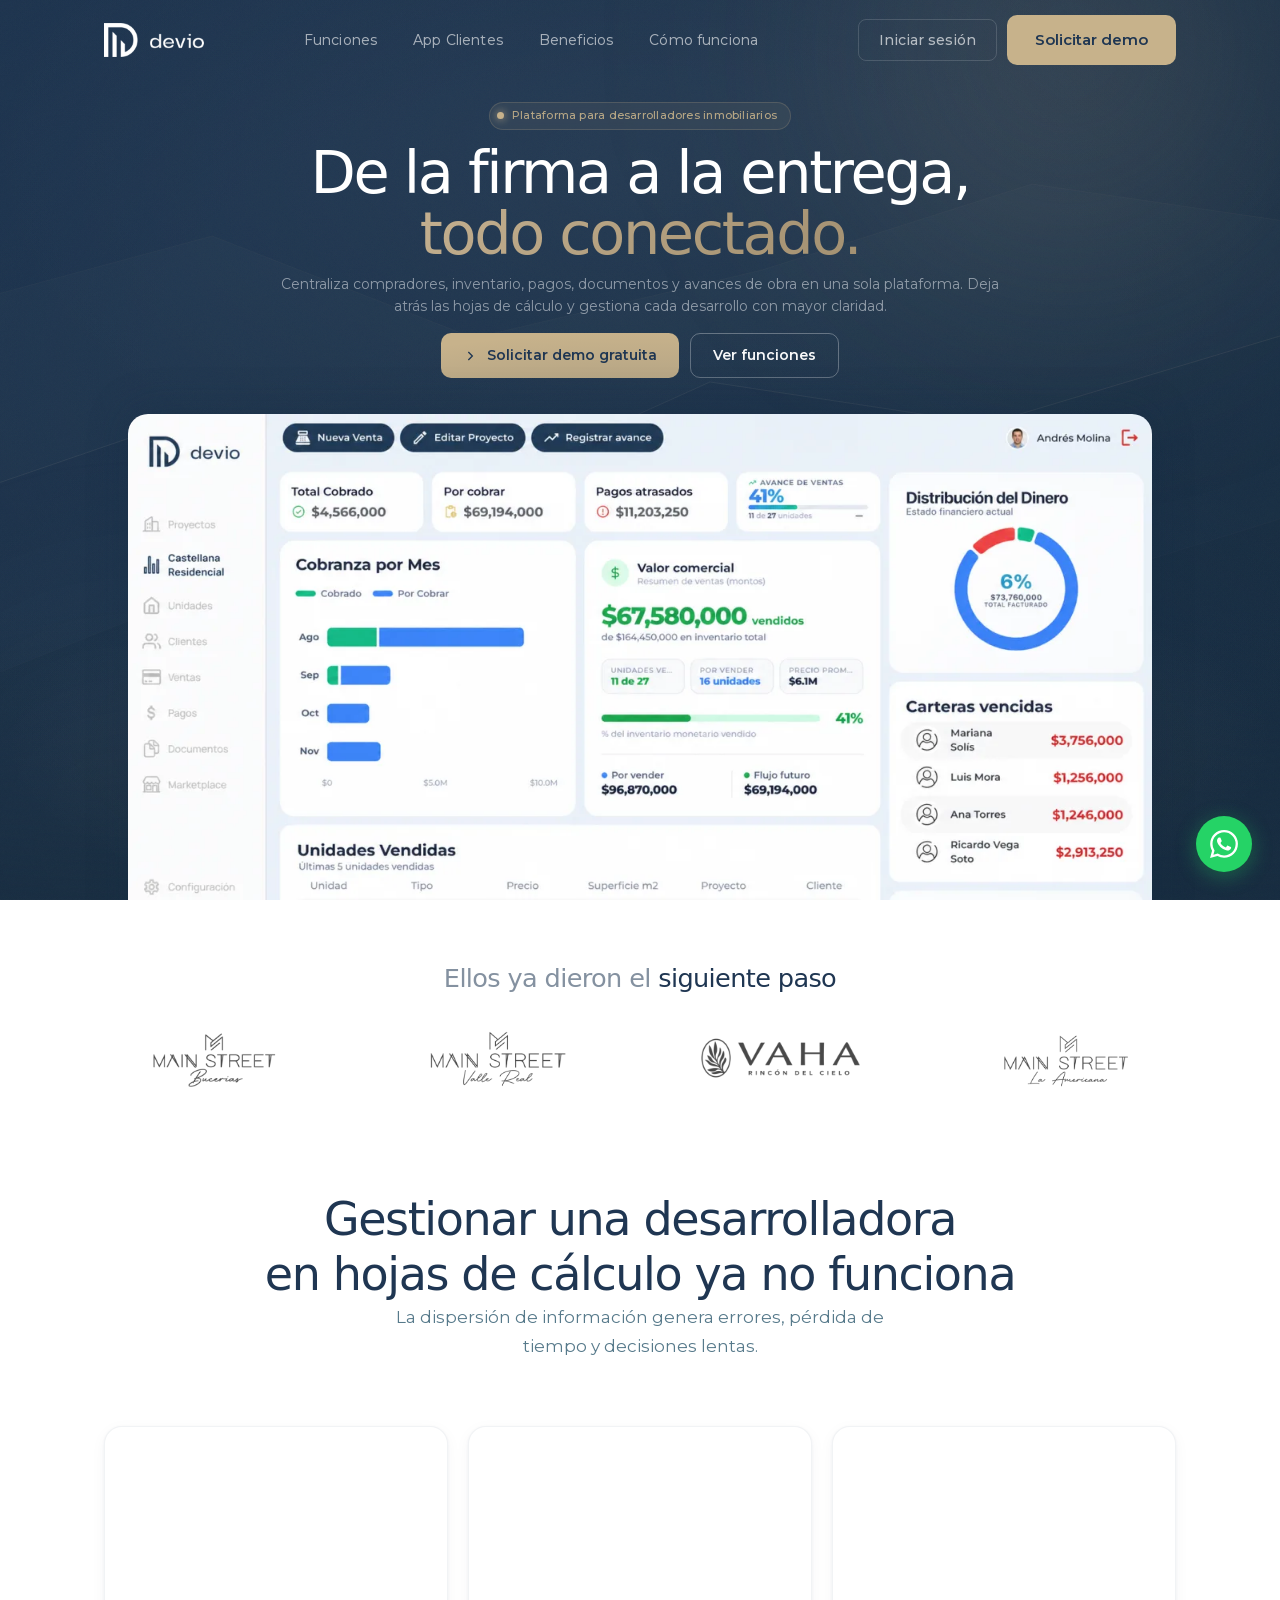
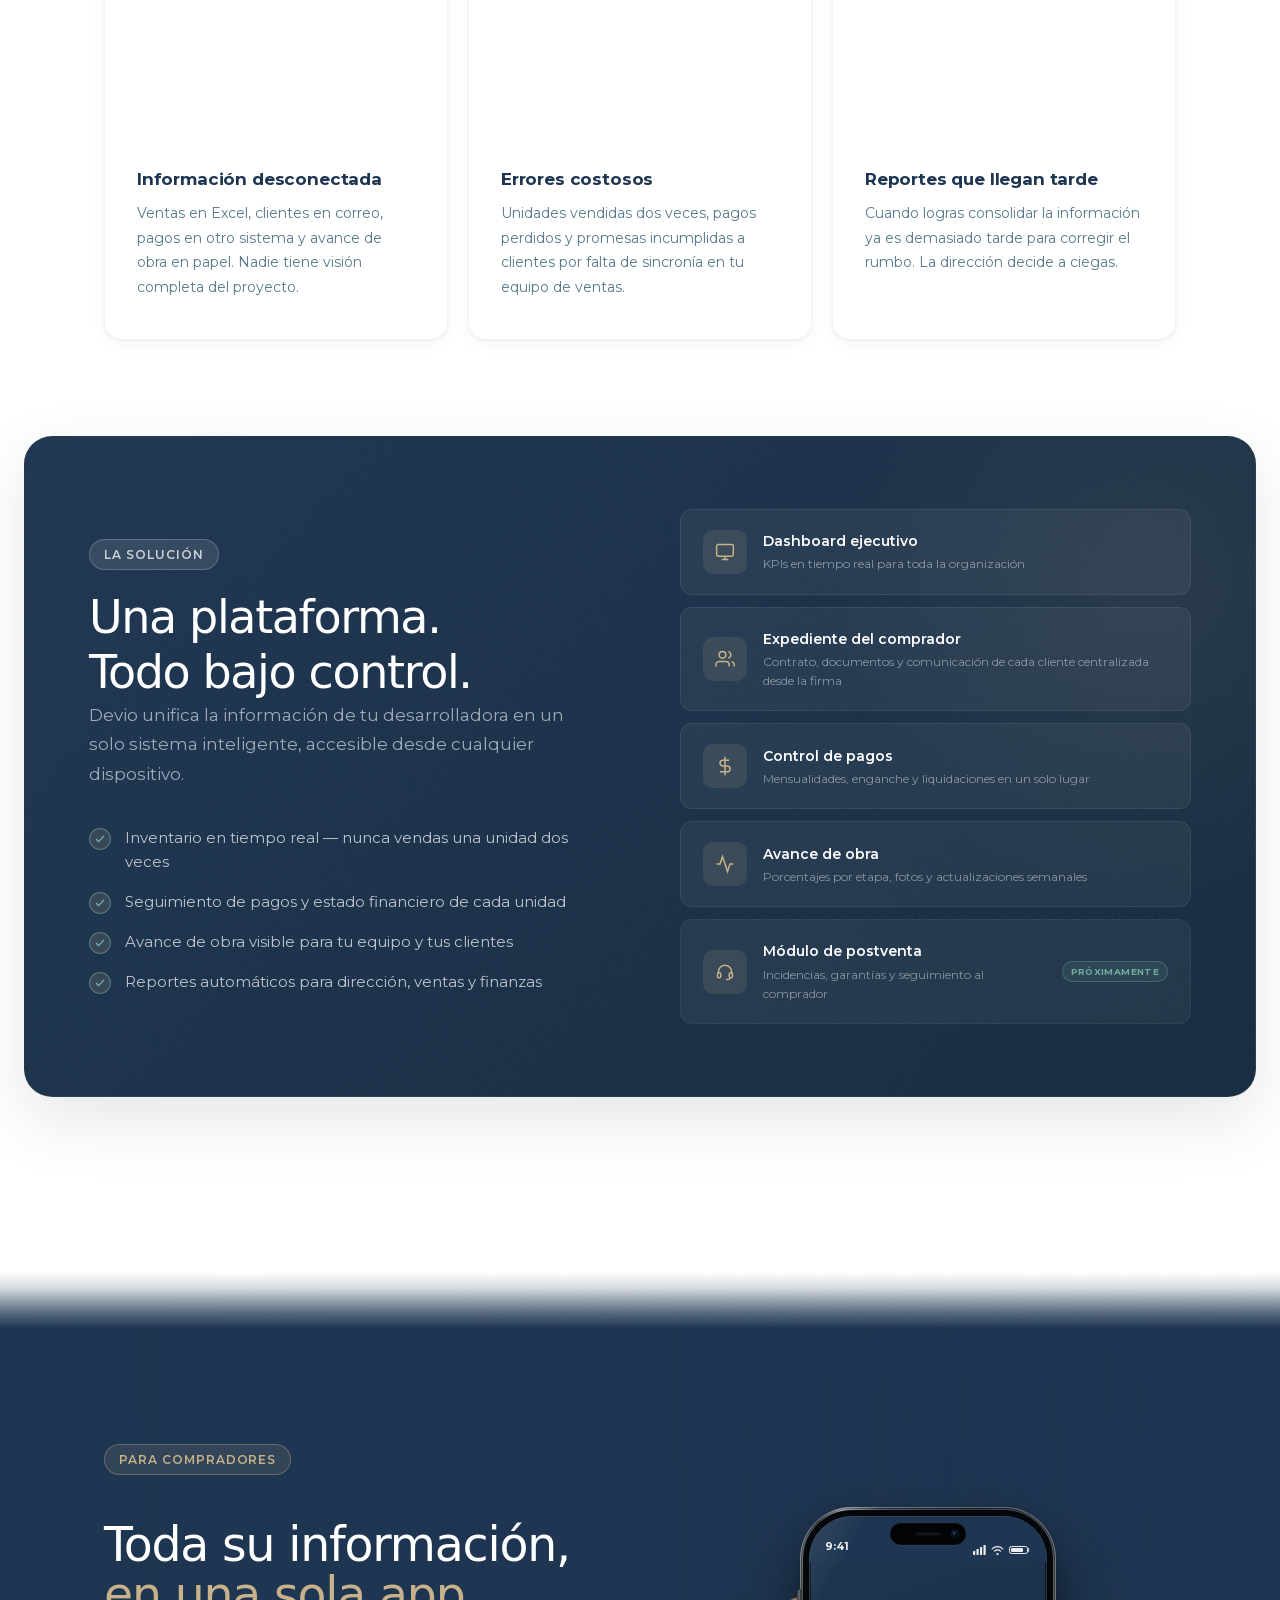
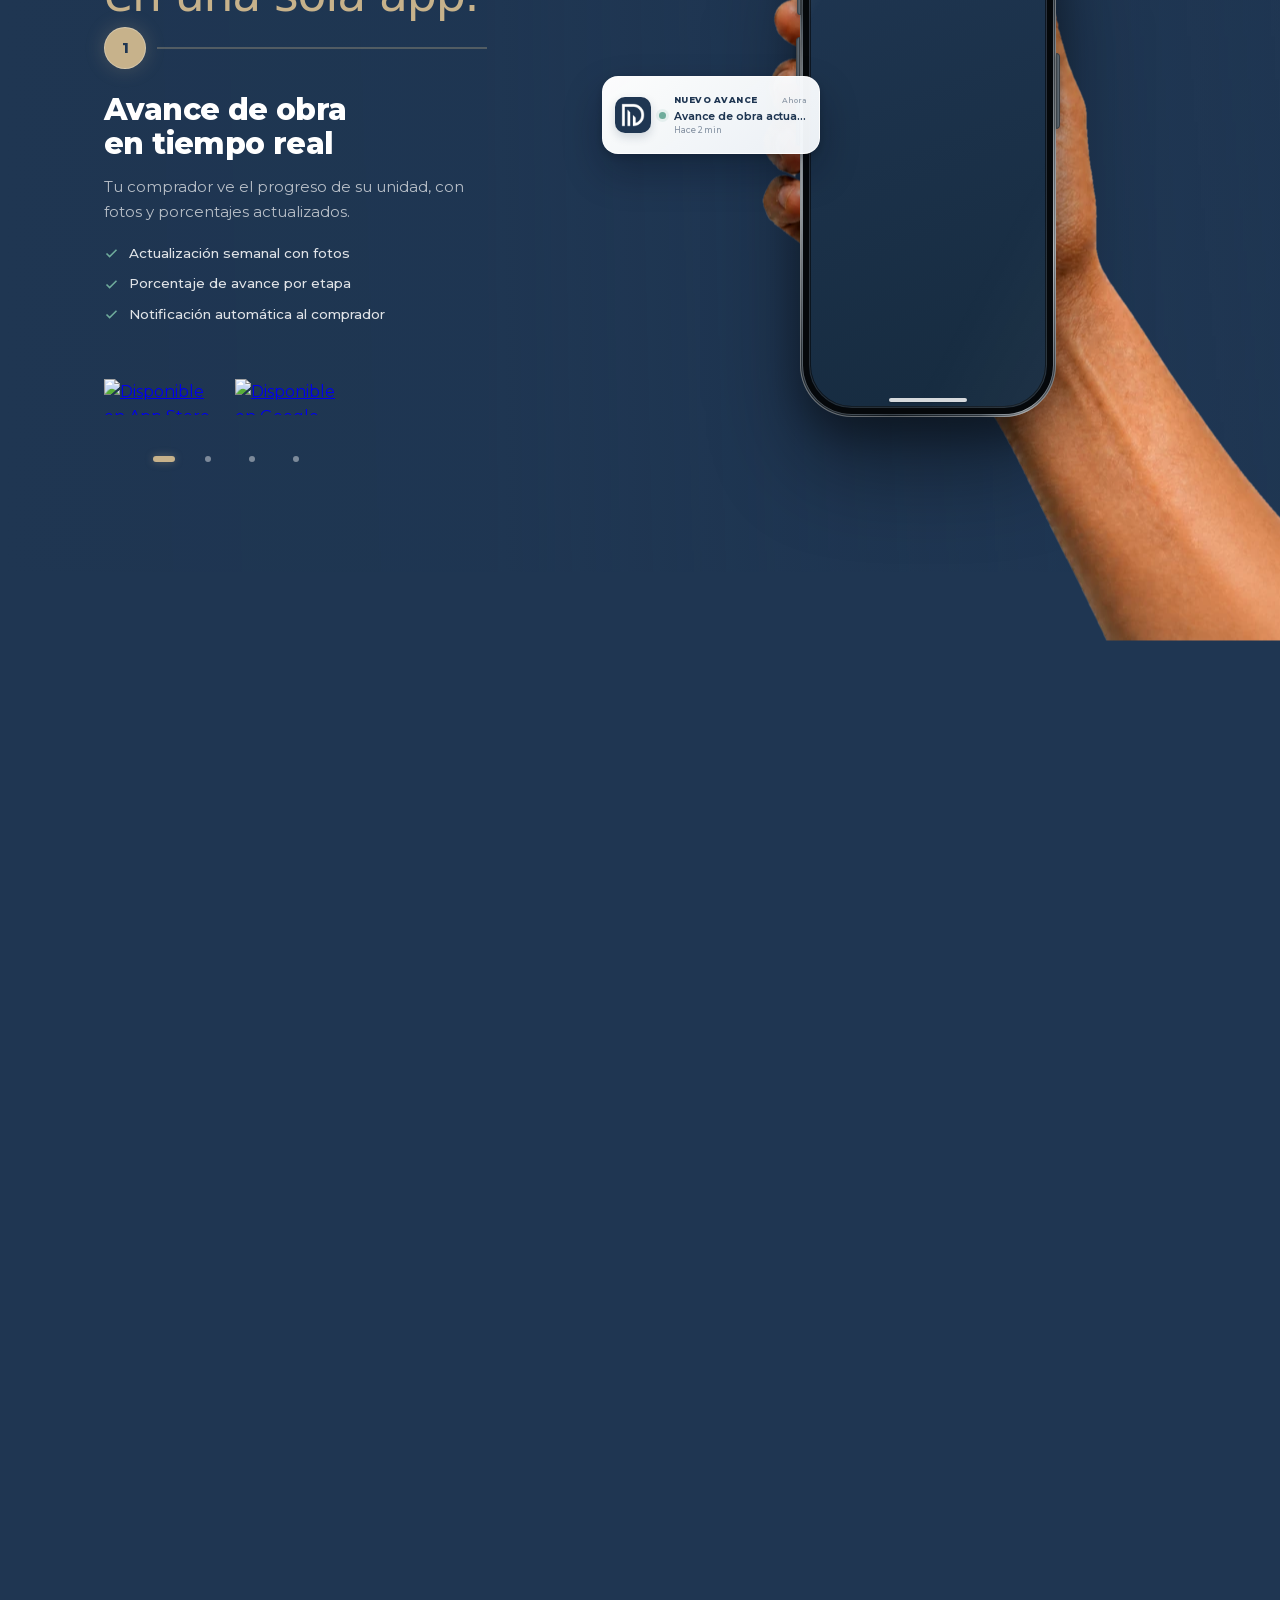
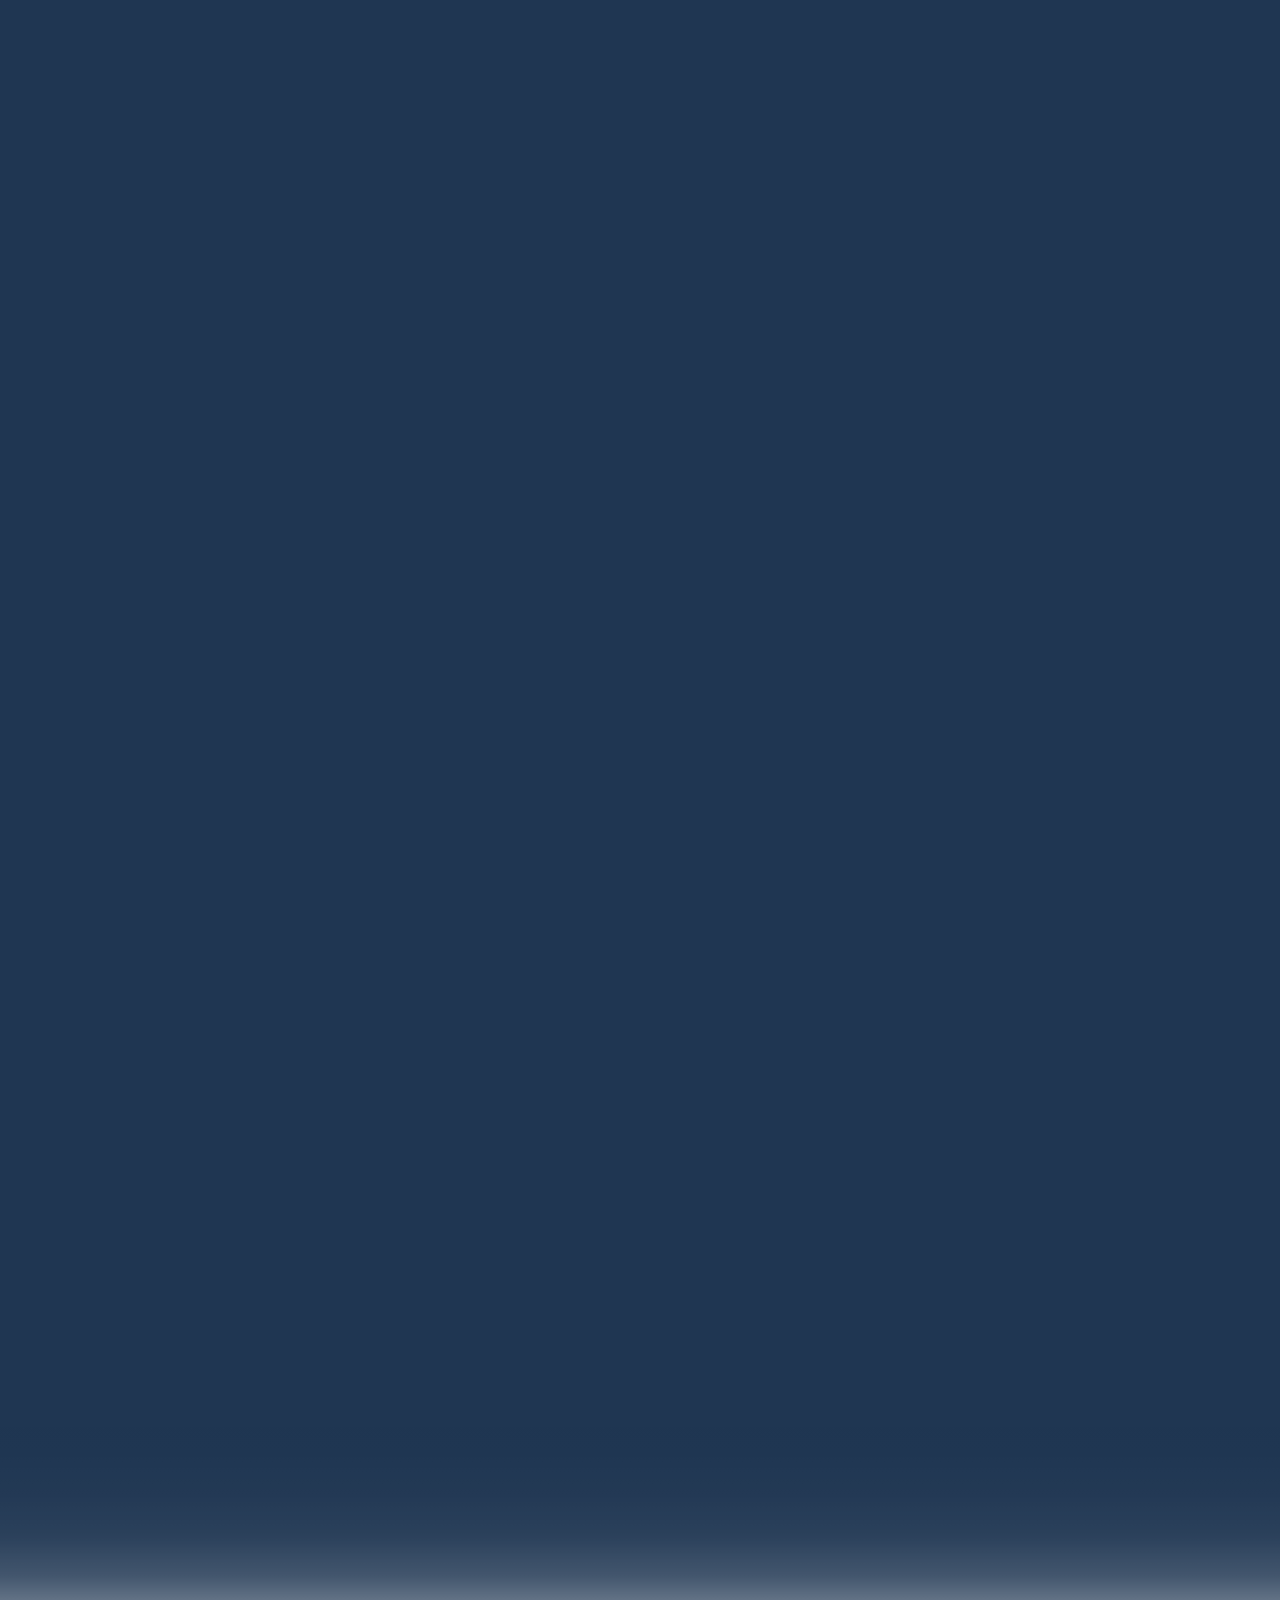
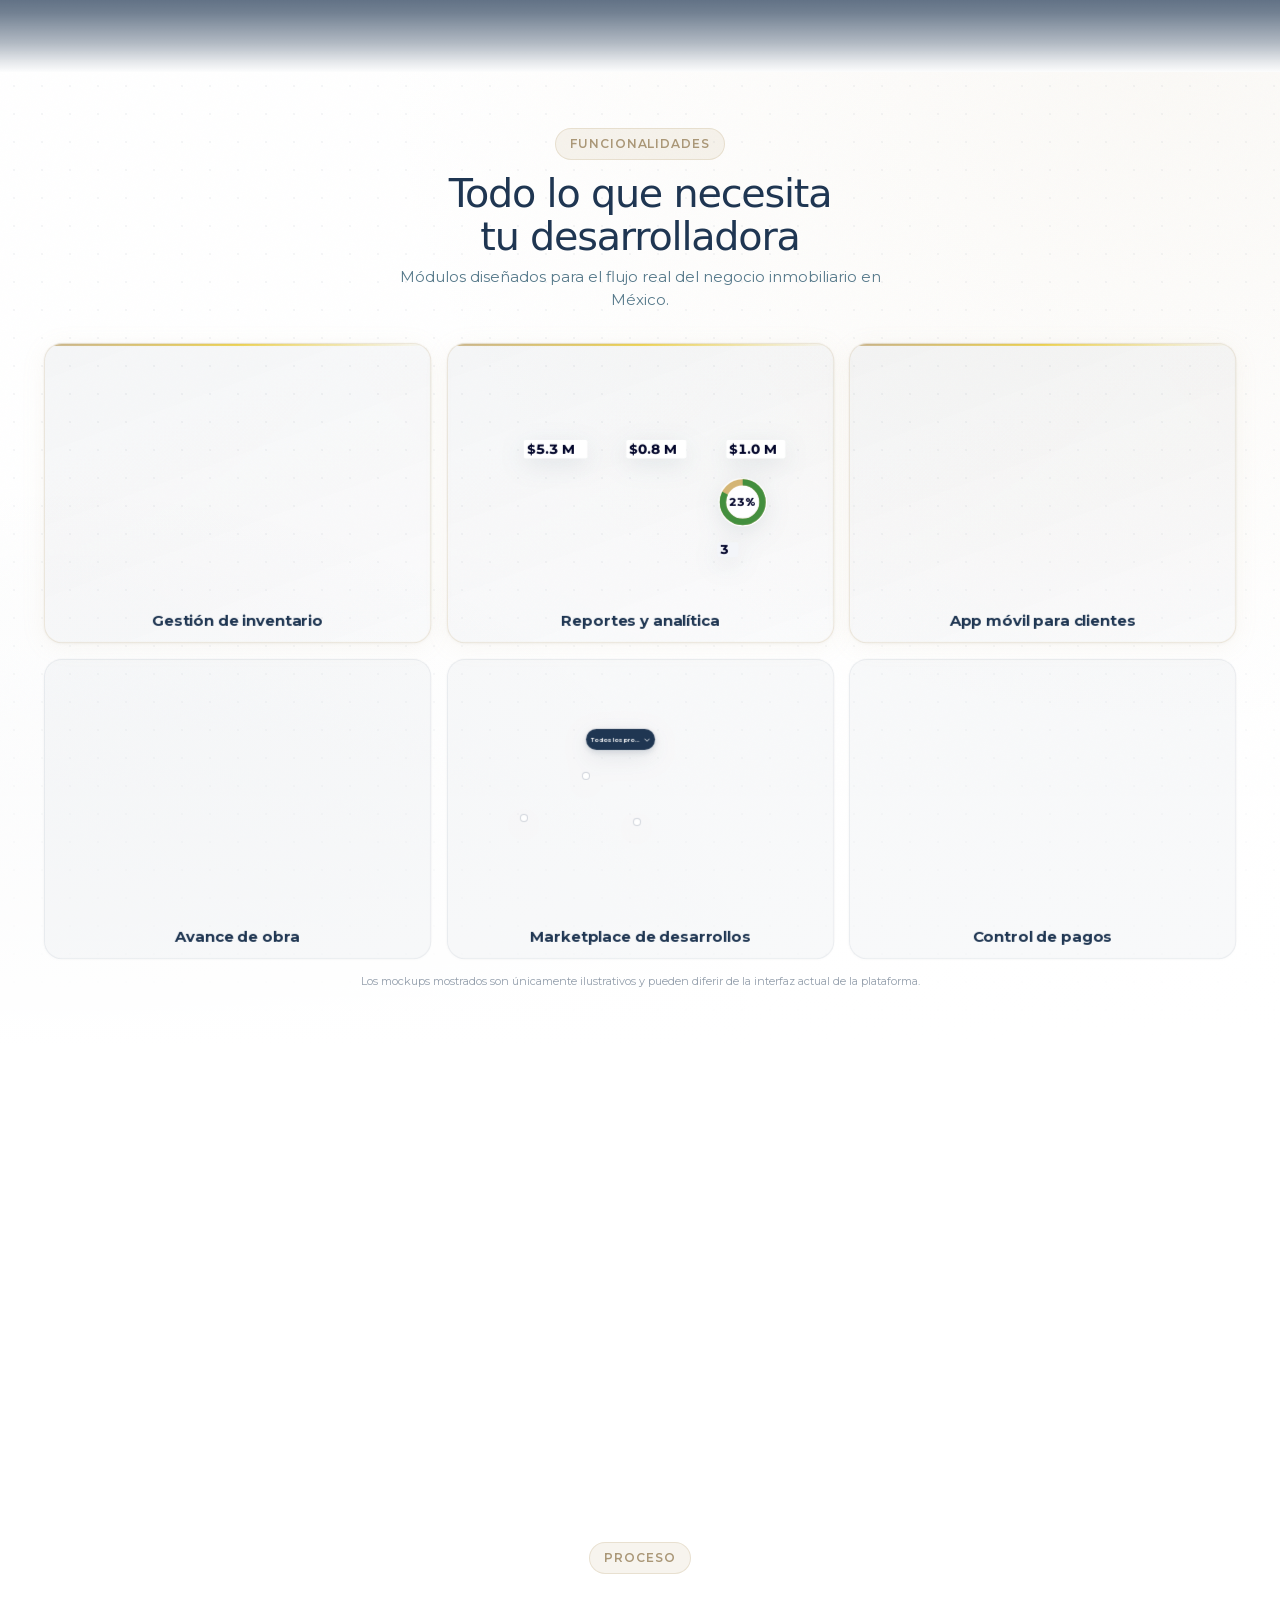
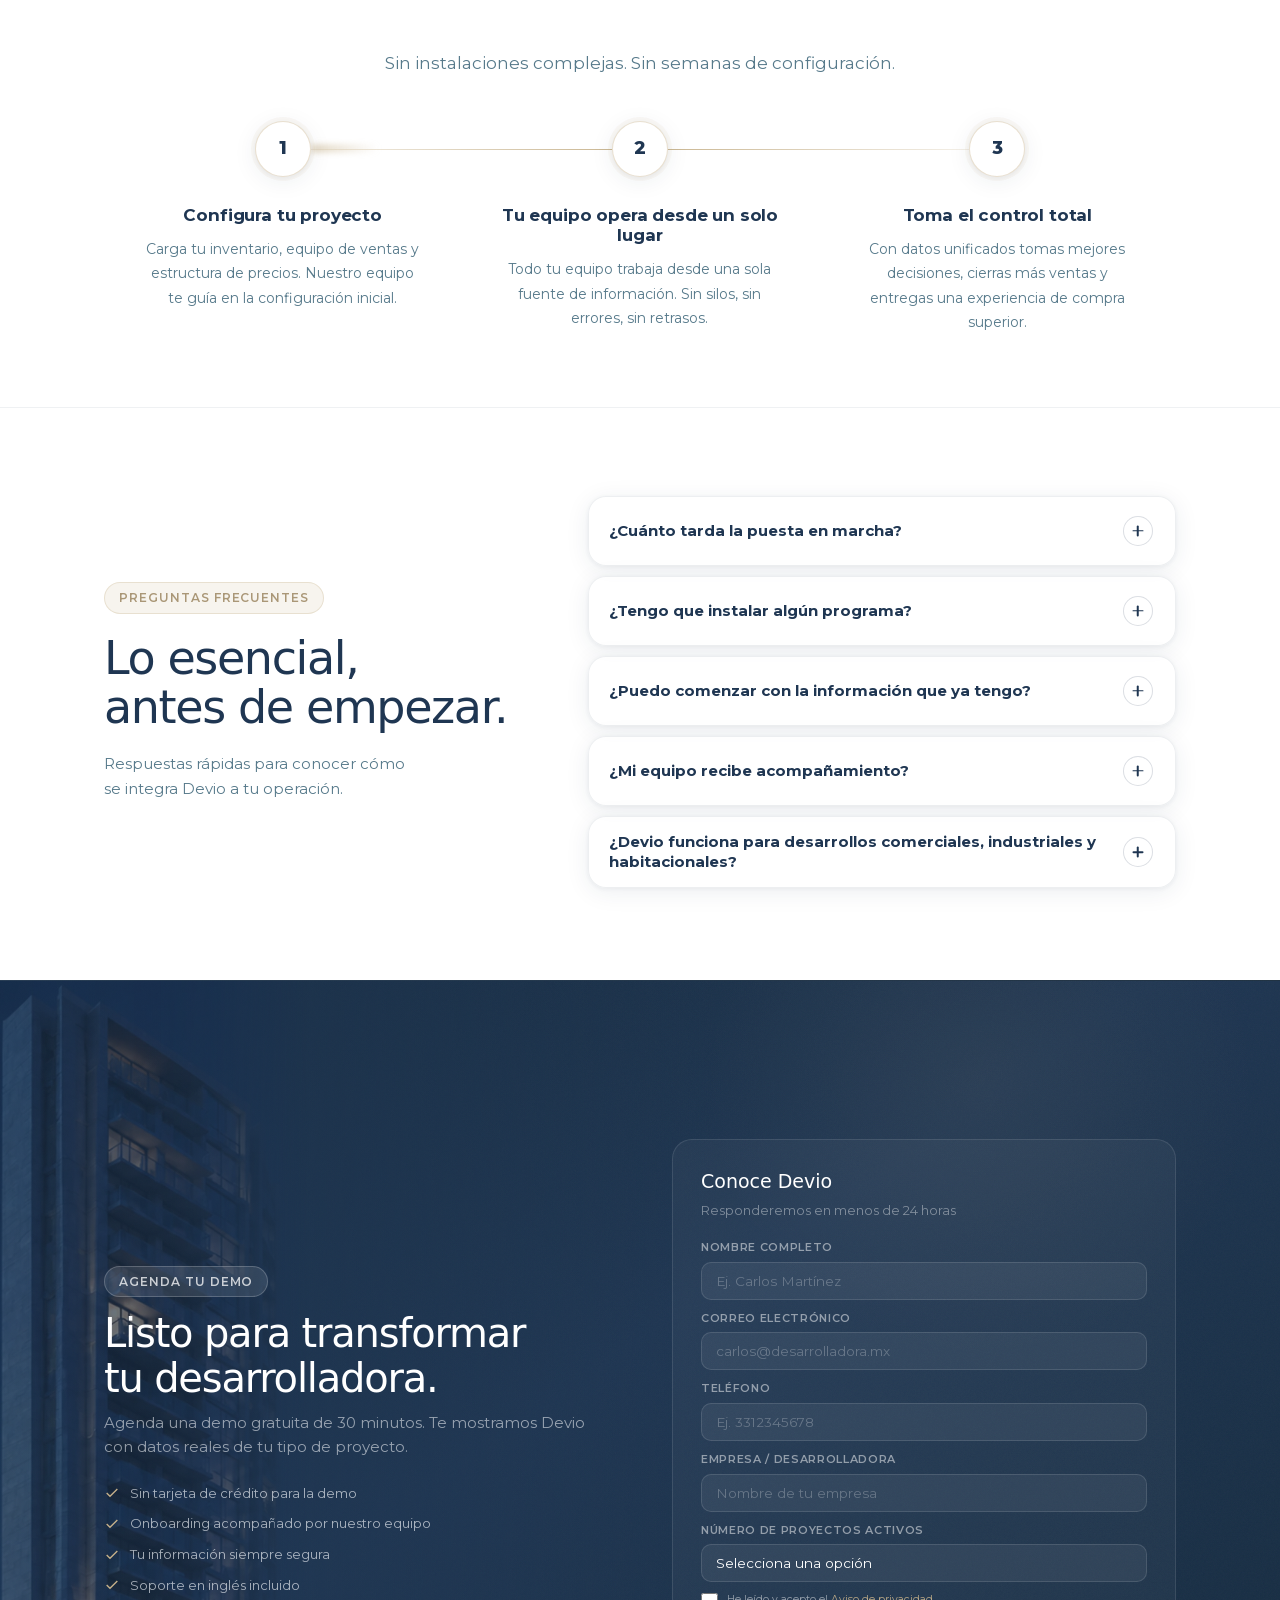
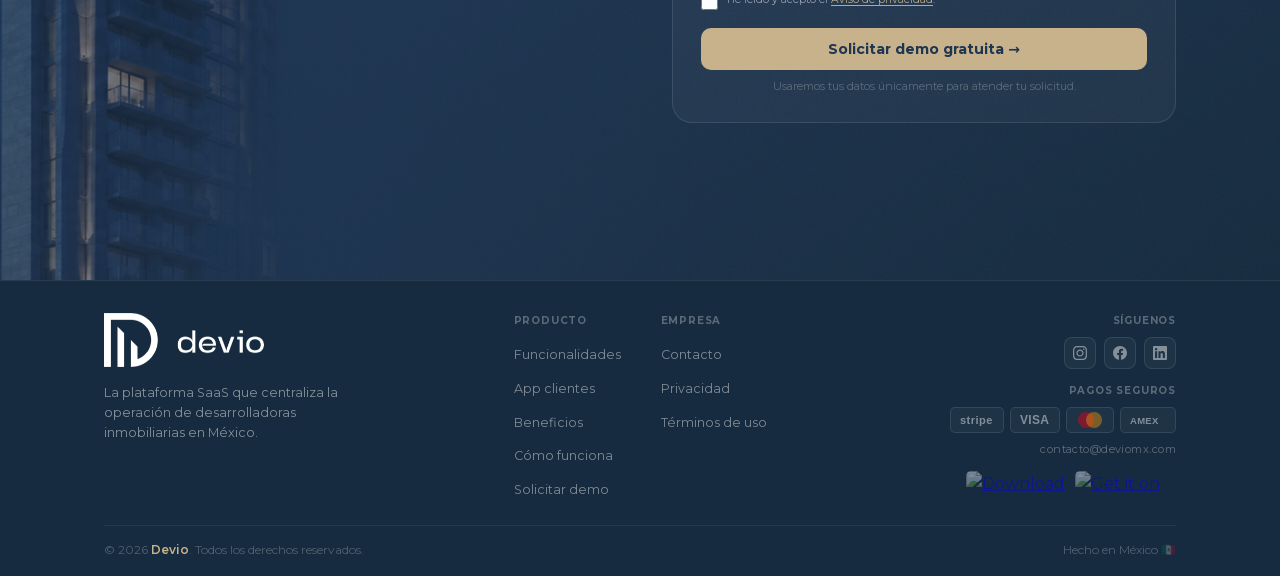
==== commit 756c2f6b: "2.1.2" ====
--- a/index.html
+++ b/index.html
@@ -28,7 +28,7 @@
   />
   <link rel="preload" href="Assets/Fonts/Montserrat-latin.woff2" as="font" type="font/woff2" crossorigin />
   <link rel="preload" href="Assets/Fonts/PowerGrotesk-Regular.woff2" as="font" type="font/woff2" crossorigin />
-  <link rel="stylesheet" href="styles.css?v=20260917-87" />
+  <link rel="stylesheet" href="styles.css?v=20260918-90" />
   <script src="script.js?v=20260917-39" defer></script>
   <script type="application/ld+json">
   [
@@ -112,7 +112,14 @@
 
 <section id="hero">
   <div class="hero-bg">
-    <div class="hero-grid-lines"></div>
+    <div class="hero-landscape" aria-hidden="true">
+      <svg viewBox="0 0 1440 900" preserveAspectRatio="xMidYMid slice" focusable="false">
+        <path class="hero-landscape-layer hero-landscape-layer--back" d="M0 315L292 236L554 338L842 270L1112 184L1440 232V900H0Z"/>
+        <path class="hero-landscape-layer hero-landscape-layer--middle" d="M0 510L256 422L528 500L790 382L1067 424L1440 312V900H0Z"/>
+        <path class="hero-landscape-layer hero-landscape-layer--front" d="M0 704L246 606L493 684L770 548L1042 618L1440 494V900H0Z"/>
+        <path class="hero-landscape-ridge" d="M0 510L256 422L528 500L790 382L1067 424L1440 312"/>
+      </svg>
+    </div>
     <div class="hero-circle hero-circle-1"></div>
     <div class="hero-circle hero-circle-2"></div>
     <div class="hero-circle hero-circle-3"></div>
--- a/styles.css
+++ b/styles.css
@@ -233,7 +233,9 @@
 }
 
 #hero {
-  background: linear-gradient(145deg, var(--navy) 0%, var(--navy-deep) 100%);
+  background:
+    radial-gradient(ellipse 90% 72% at 50% 18%, rgba(var(--white-rgb),.045) 0%, transparent 58%),
+    linear-gradient(145deg, var(--navy) 0%, var(--navy-deep) 100%);
   height: 100svh;
   min-height: 0;
   display: flex;
@@ -243,6 +245,7 @@
   z-index: 0;
   overflow: clip;
   padding: 102px 0 0;
+  isolation: isolate;
 }
 #hero > .container { width: 100%; height: 100%; max-width: 1280px; }
 body > section:not(#hero),
@@ -260,9 +263,44 @@
   content: '';
   position: absolute;
   inset: 0;
-  opacity: .04;
+  opacity: .026;
   background-image: var(--noise-bg);
   background-size: 256px 256px;
+}
+.hero-landscape {
+  position: absolute;
+  inset: 0;
+  opacity: .82;
+}
+.hero-landscape svg {
+  display: block;
+  width: 100%;
+  height: 100%;
+  overflow: visible;
+}
+.hero-landscape-layer,
+.hero-landscape-ridge {
+  vector-effect: non-scaling-stroke;
+}
+.hero-landscape-layer--back {
+  fill: rgba(var(--white-rgb),.018);
+  stroke: rgba(var(--gold-rgb),.045);
+  stroke-width: 1;
+}
+.hero-landscape-layer--middle {
+  fill: rgba(var(--navy-dark-rgb),.22);
+  stroke: rgba(var(--white-rgb),.035);
+  stroke-width: .9;
+}
+.hero-landscape-layer--front {
+  fill: rgba(var(--navy-dark-rgb),.34);
+  stroke: rgba(var(--gold-rgb),.035);
+  stroke-width: .8;
+}
+.hero-landscape-ridge {
+  fill: none;
+  stroke: rgba(var(--gold-rgb),.08);
+  stroke-width: 1;
 }
 .hero-circle {
   position: absolute;
@@ -271,35 +309,27 @@
   will-change: transform;
 }
 .hero-circle-1 {
-  width: 800px; height: 800px;
-  background: radial-gradient(circle, rgba(var(--gold-rgb),0.22), transparent 60%);
-  top: -350px; right: -200px;
+  width: 760px; height: 760px;
+  background: radial-gradient(circle, rgba(var(--gold-rgb),0.20), transparent 64%);
+  top: -330px; right: -170px;
 }
 .hero-circle-2 {
-  width: 600px; height: 600px;
-  background: radial-gradient(circle, rgba(var(--navy-rgb),0.9), transparent 65%);
-  bottom: -200px; left: -150px;
+  width: 680px; height: 680px;
+  background: radial-gradient(circle, rgba(var(--white-rgb),0.055), transparent 66%);
+  bottom: -280px; left: -210px;
 }
 .hero-circle-3 {
-  width: 400px; height: 400px;
-  background: radial-gradient(circle, rgba(var(--navy-rgb),0.35), transparent 65%);
-  bottom: 10%; left: 30%;
+  width: 460px; height: 460px;
+  background: radial-gradient(circle, rgba(var(--gold-rgb),0.075), transparent 67%);
+  bottom: -4%; left: 35%;
   will-change: auto;
 }
-.hero-grid-lines {
+.hero-vignette {
   position: absolute;
   inset: 0;
-  background-image:
-    linear-gradient(rgba(var(--white-rgb),0.05) 1px, transparent 1px),
-    linear-gradient(90deg, rgba(var(--white-rgb),0.05) 1px, transparent 1px);
-  background-size: 72px 72px;
-  mask-image: radial-gradient(ellipse 70% 55% at 65% 40%, rgba(0,0,0,0.8) 0%, transparent 100%);
-}
-.hero-vignette {
-  position: absolute;
-  bottom: 0; left: 0; right: 0;
-  height: 200px;
-  background: linear-gradient(to top, var(--navy-deep), transparent);
+  background:
+    linear-gradient(to top, rgba(var(--navy-dark-rgb),.72) 0%, transparent 32%),
+    radial-gradient(ellipse 95% 80% at 50% 40%, transparent 40%, rgba(var(--navy-dark-rgb),.34) 100%);
 }
 .hero-grid {
   display: flex;
@@ -403,8 +433,10 @@
 }
 .dashboard-glow {
   position: absolute;
-  inset: -60px;
-  background: radial-gradient(ellipse at 50% 50%, rgba(var(--gold-rgb),0.10) 0%, rgba(var(--navy-rgb),0.22) 45%, transparent 65%);
+  inset: -72px -90px -40px;
+  background:
+    radial-gradient(ellipse 66% 48% at 50% 68%, rgba(var(--gold-rgb),.13) 0%, transparent 70%),
+    radial-gradient(ellipse at 50% 50%, rgba(var(--white-rgb),.045) 0%, rgba(var(--navy-rgb),.20) 46%, transparent 68%);
   pointer-events: none;
 }
 .browser-screen {
@@ -3048,7 +3080,8 @@
 
   /* Performance: disable expensive GPU effects on mobile */
   .hero-circle { display: none; }
-  .hero-grid-lines { display: none; }
+  .hero-landscape { opacity: .5; }
+  .hero-landscape-layer--back { display: none; }
   .hero-headline em { animation: none; background-position: 0% center; }
   .hero-badge-dot { animation: none; }
 
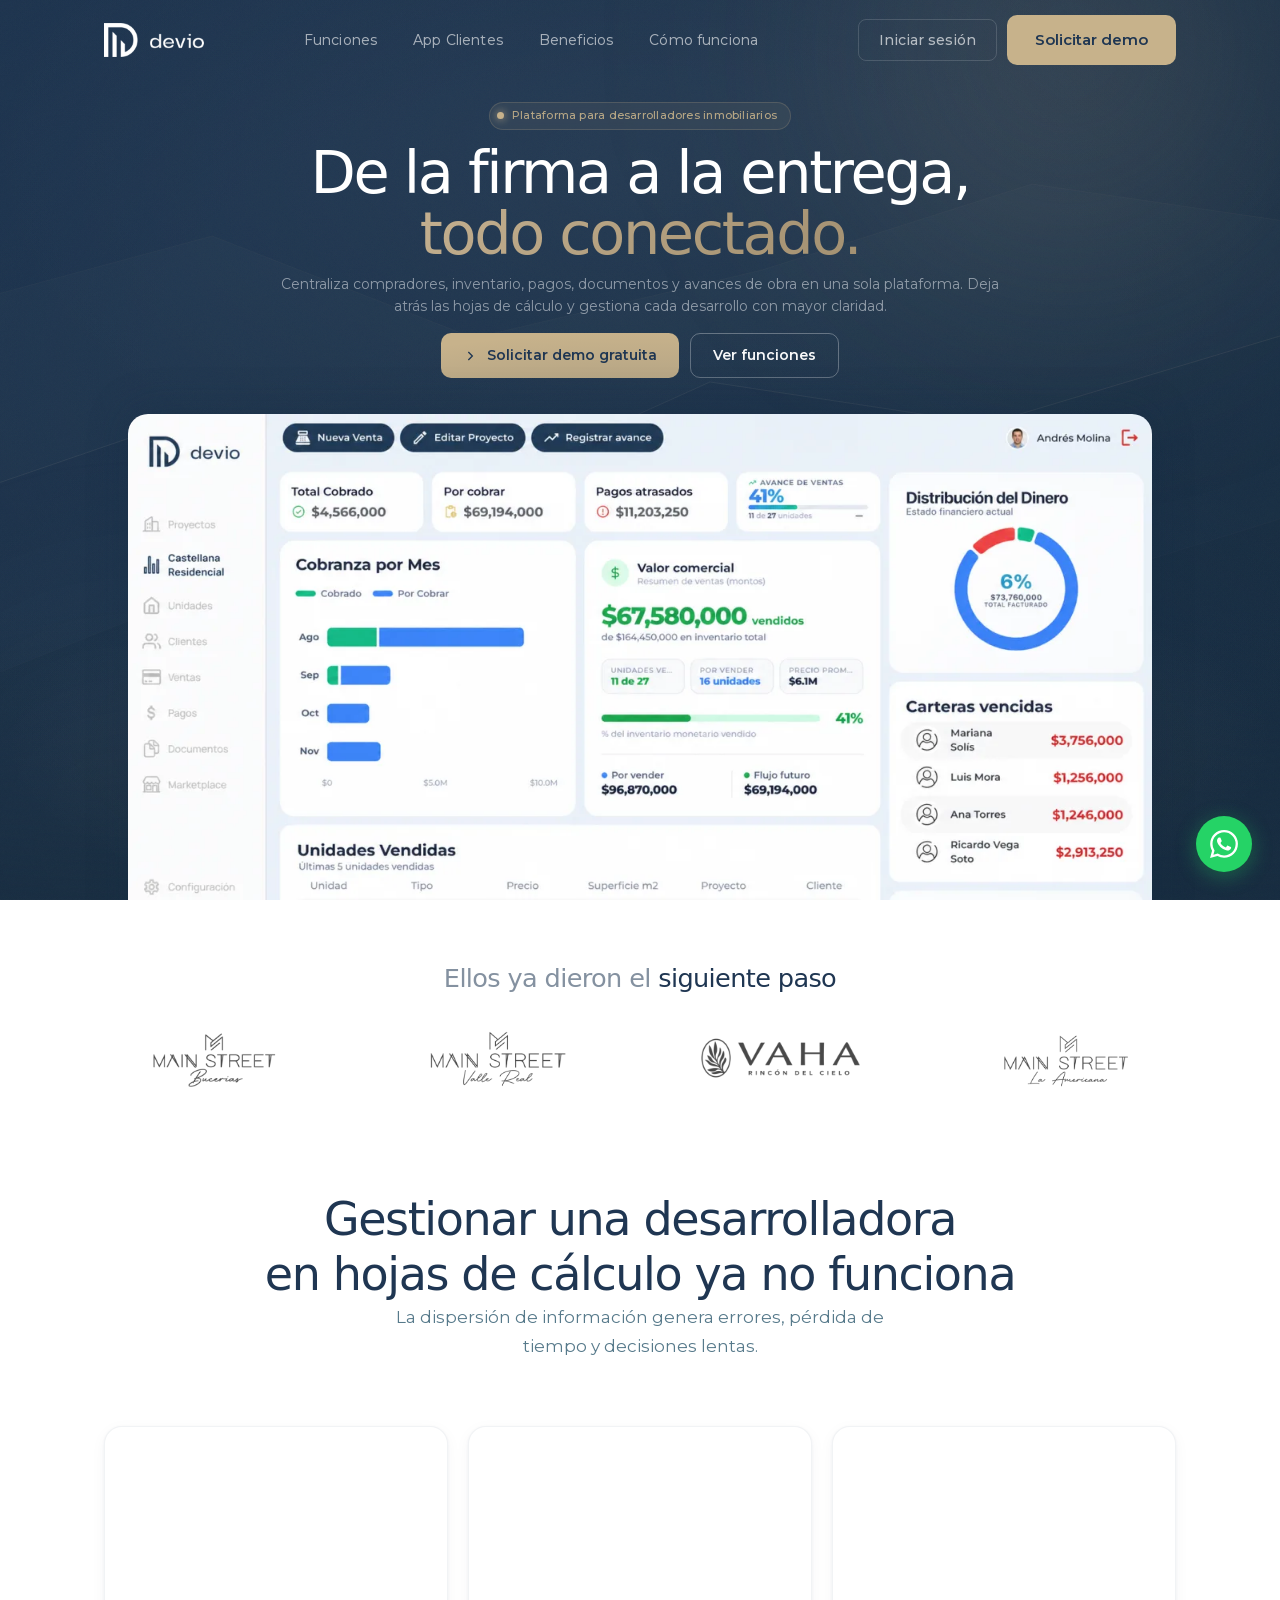
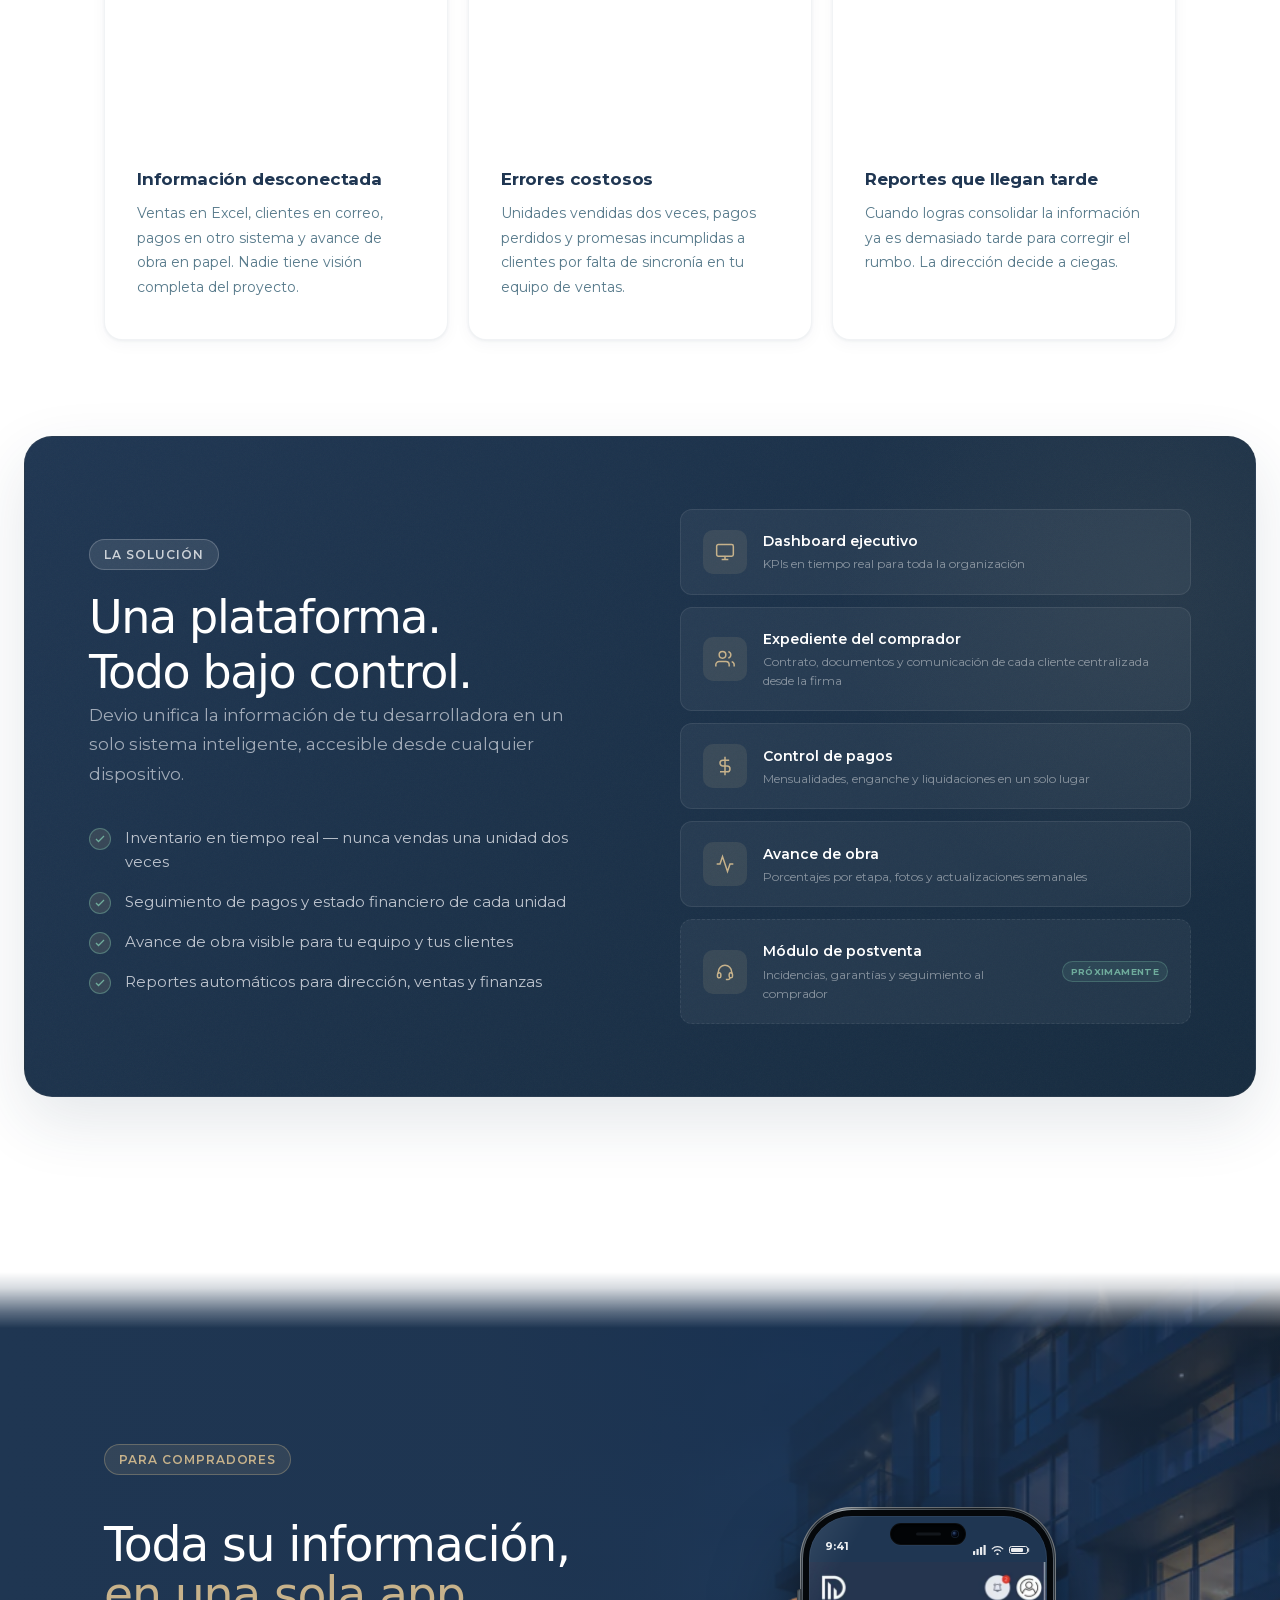
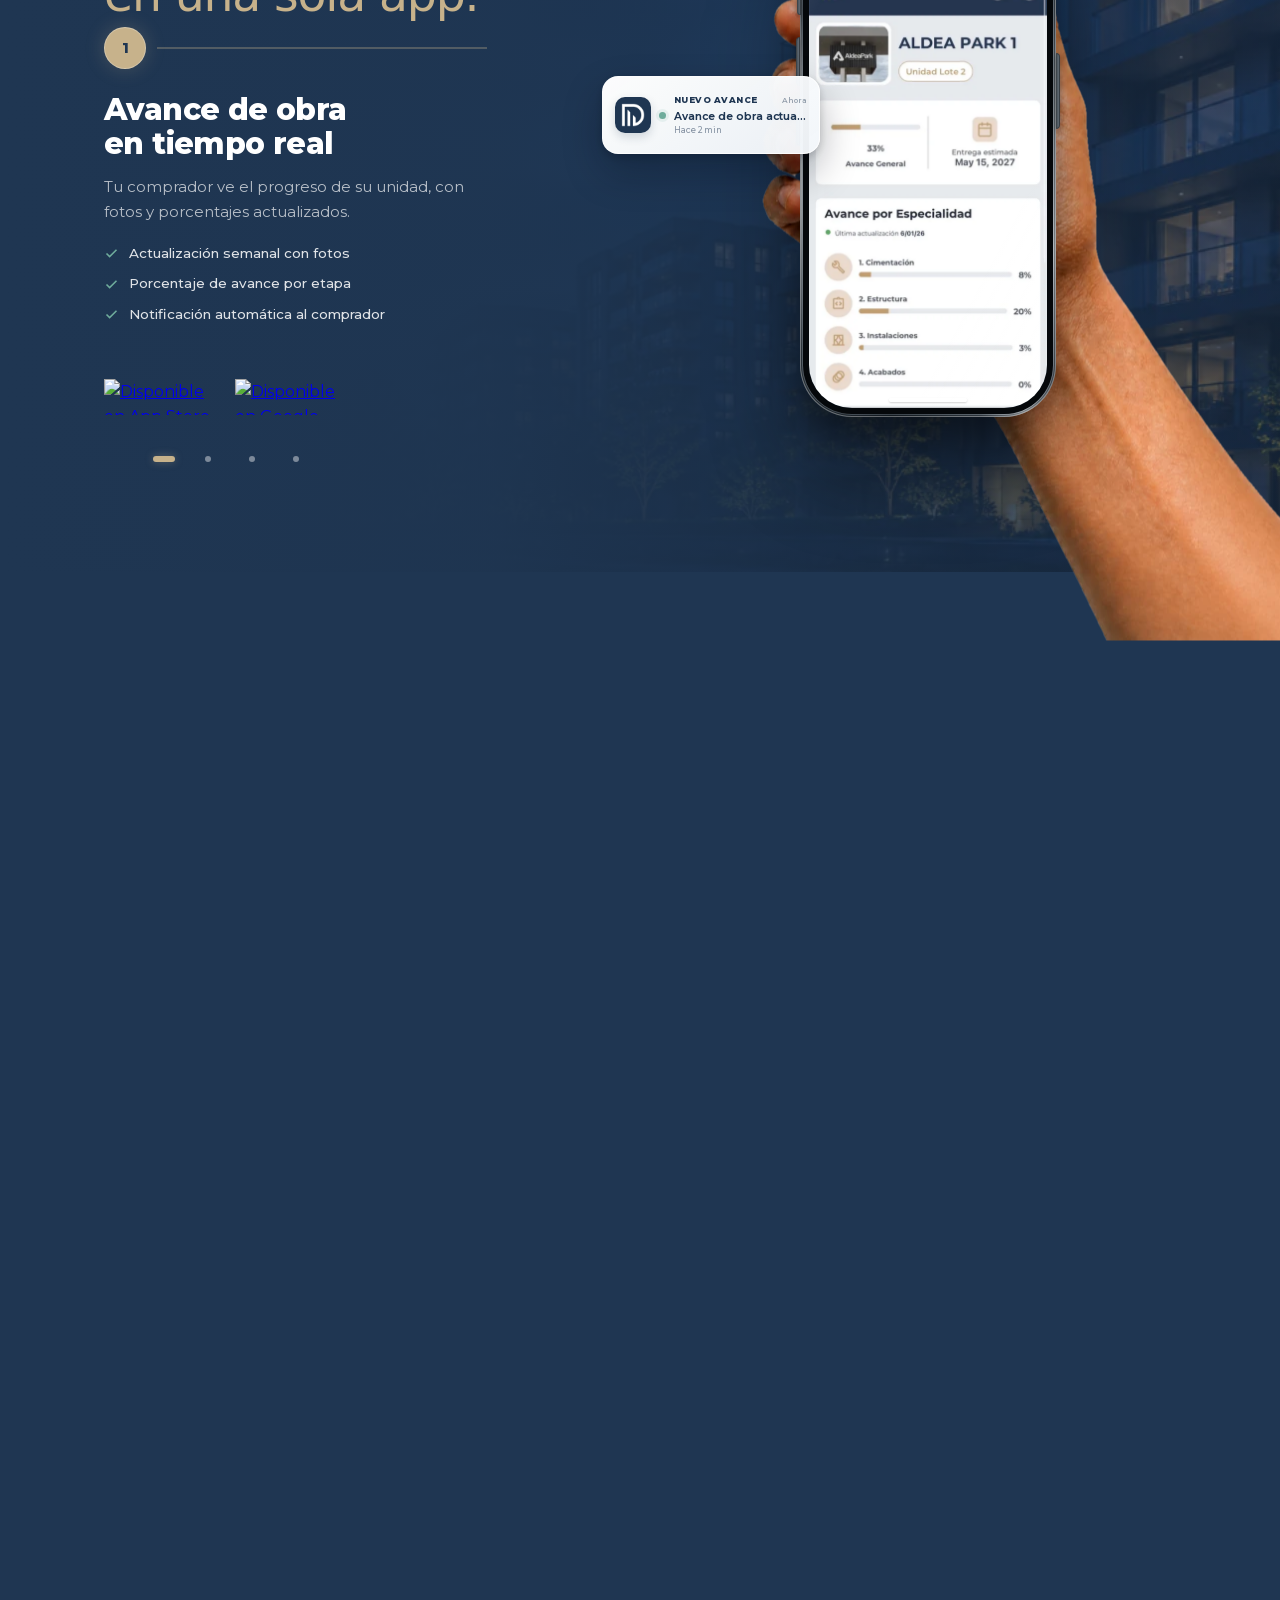
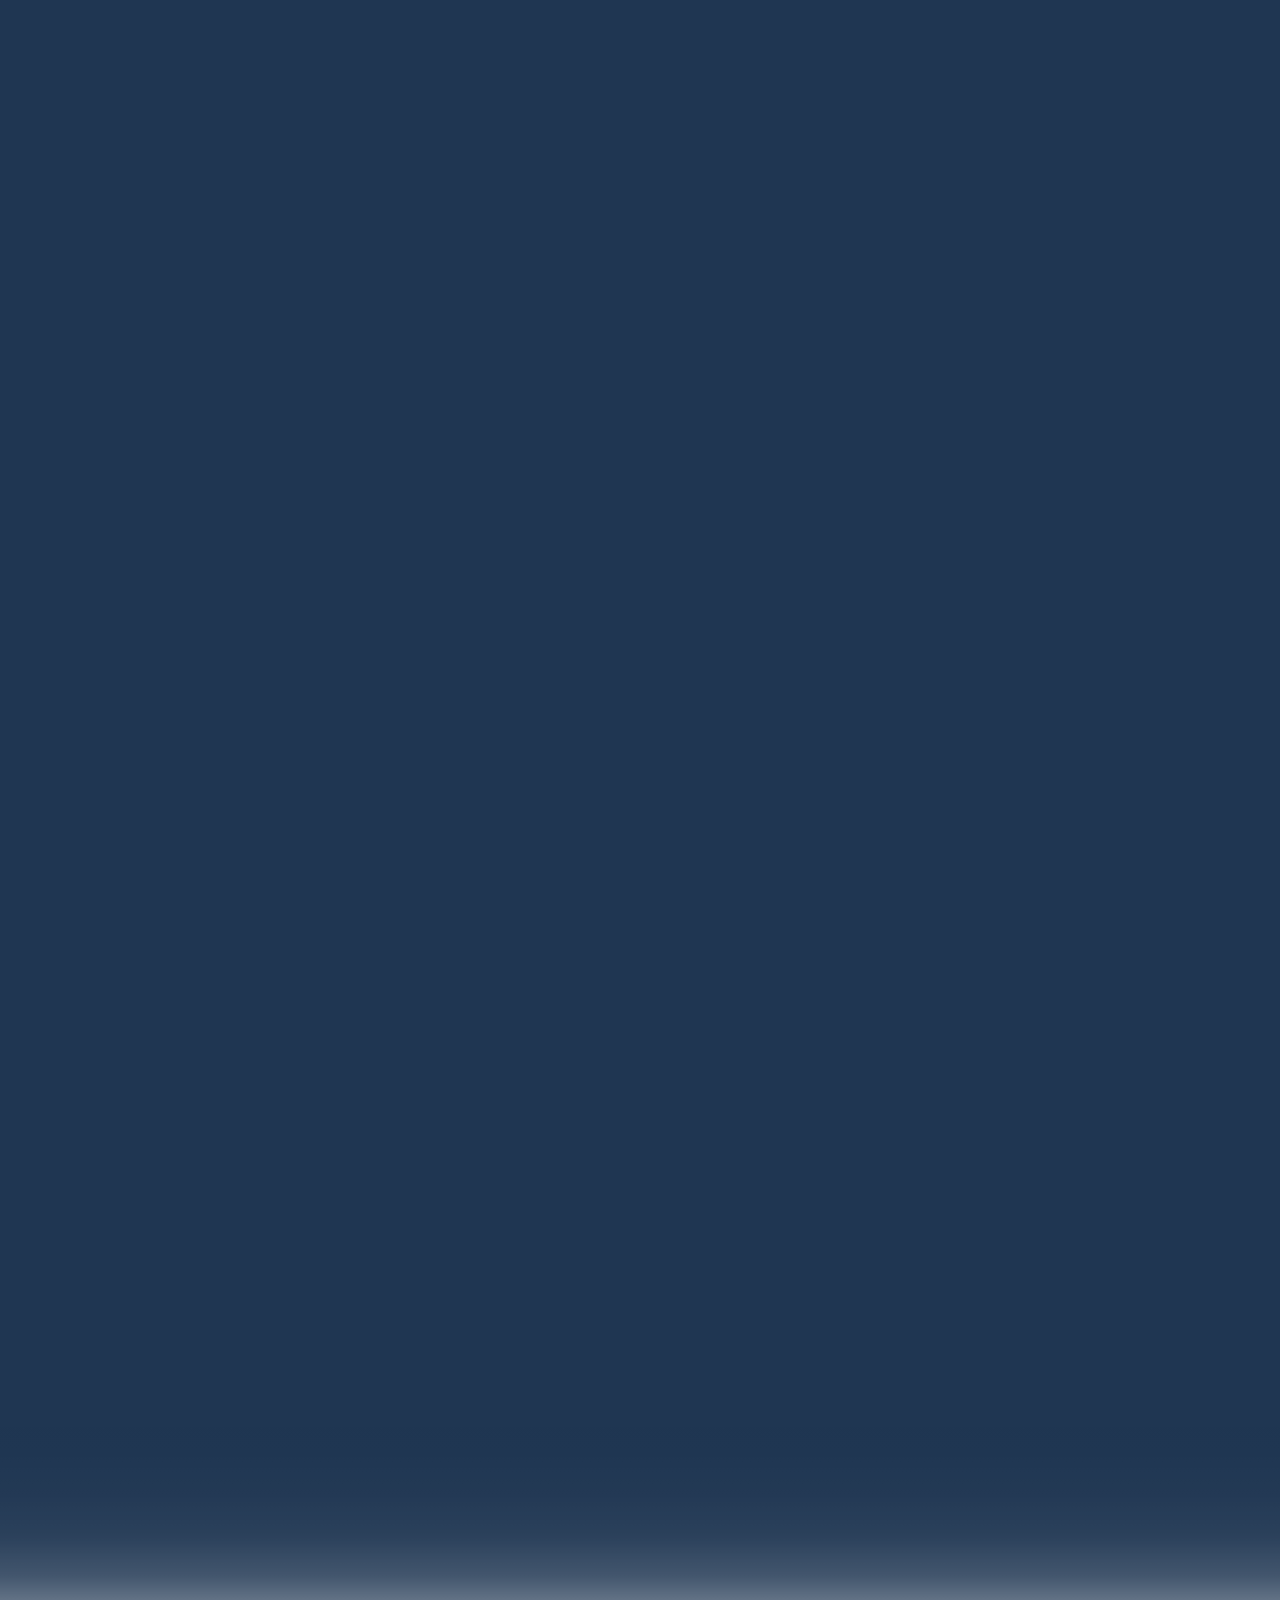
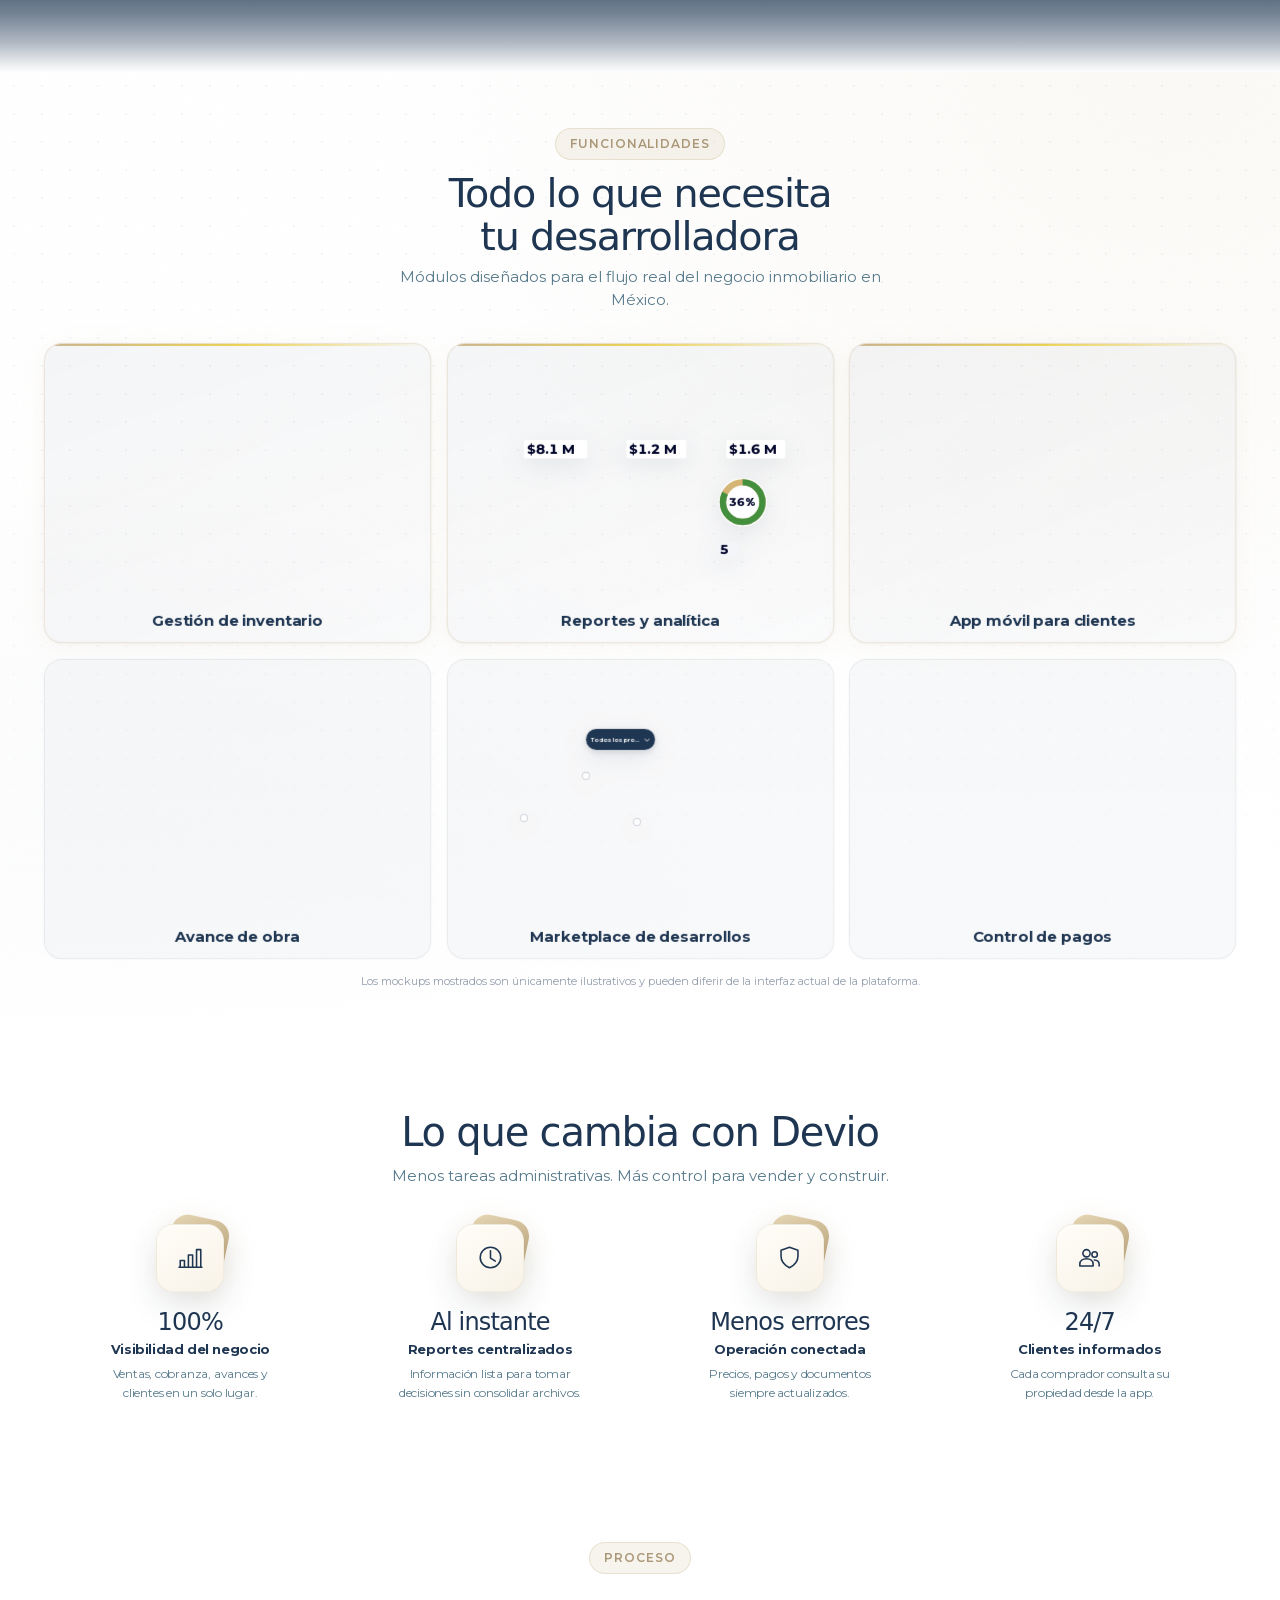
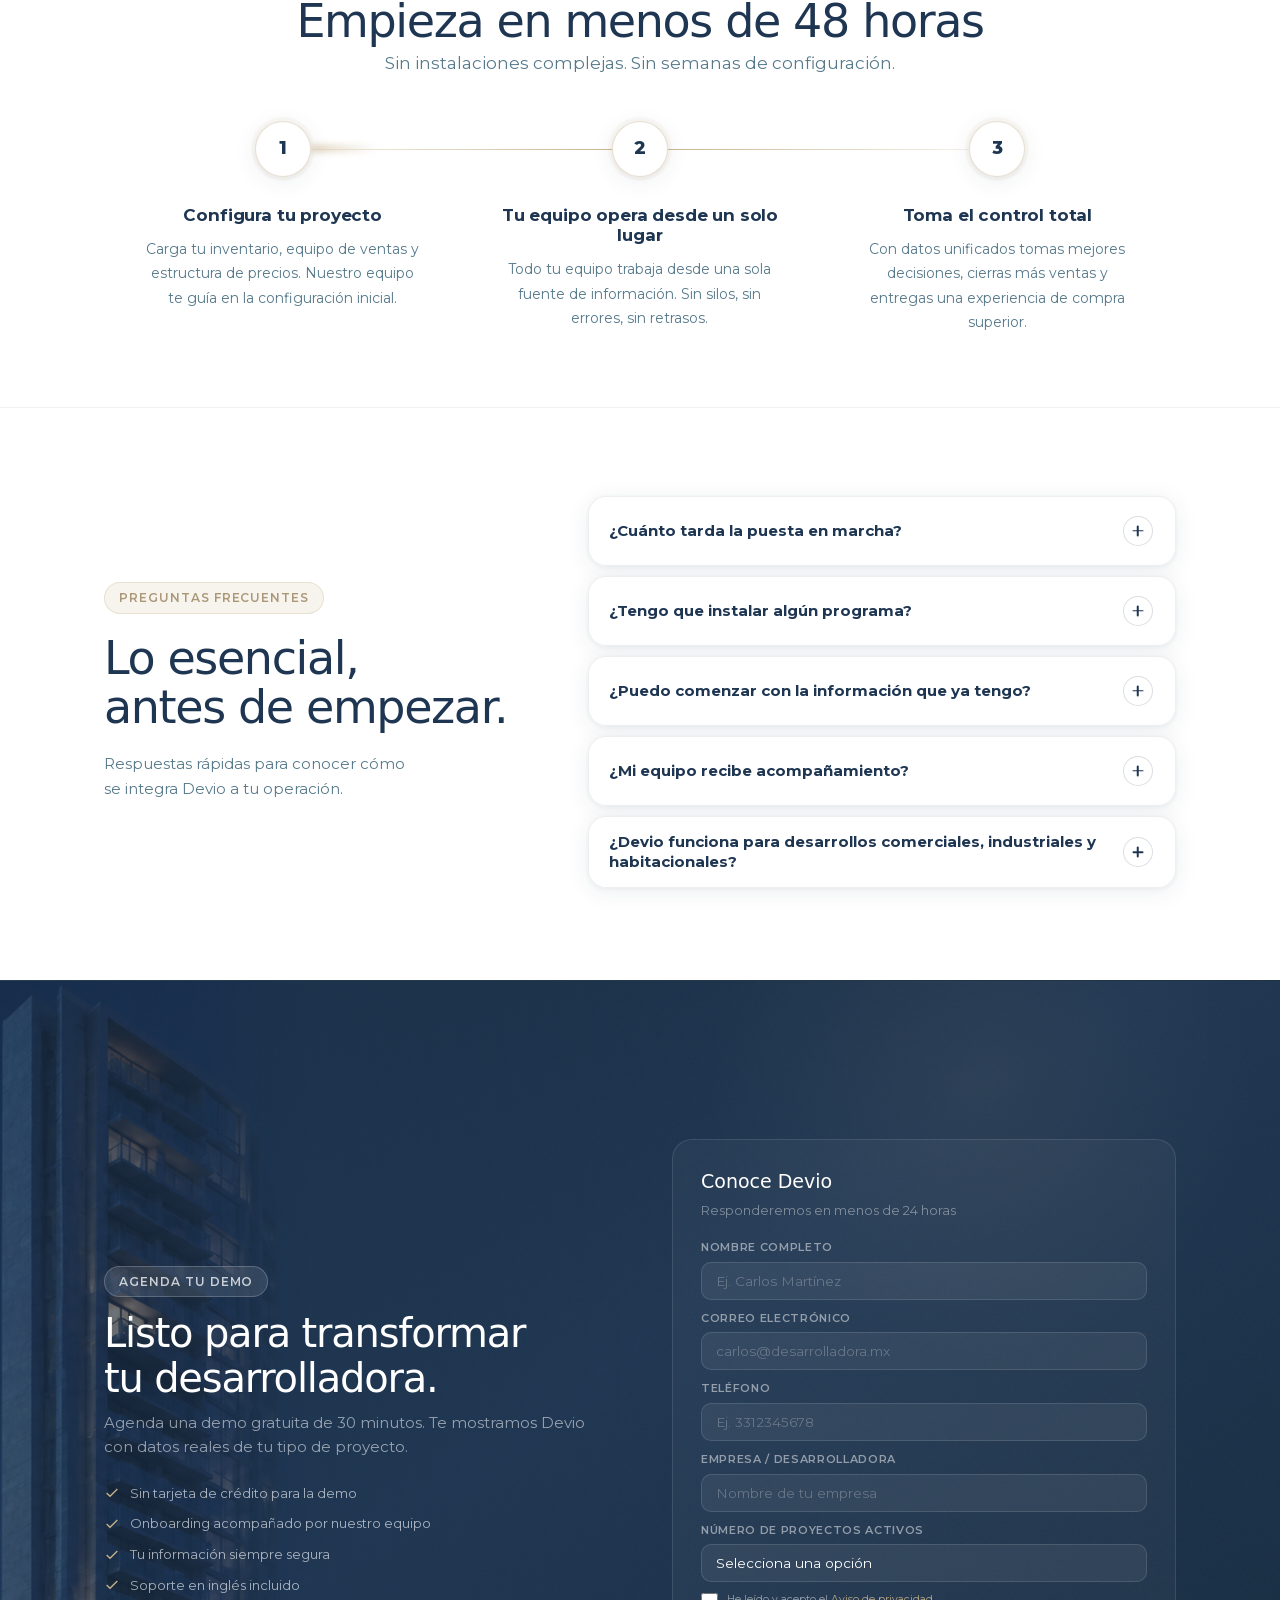
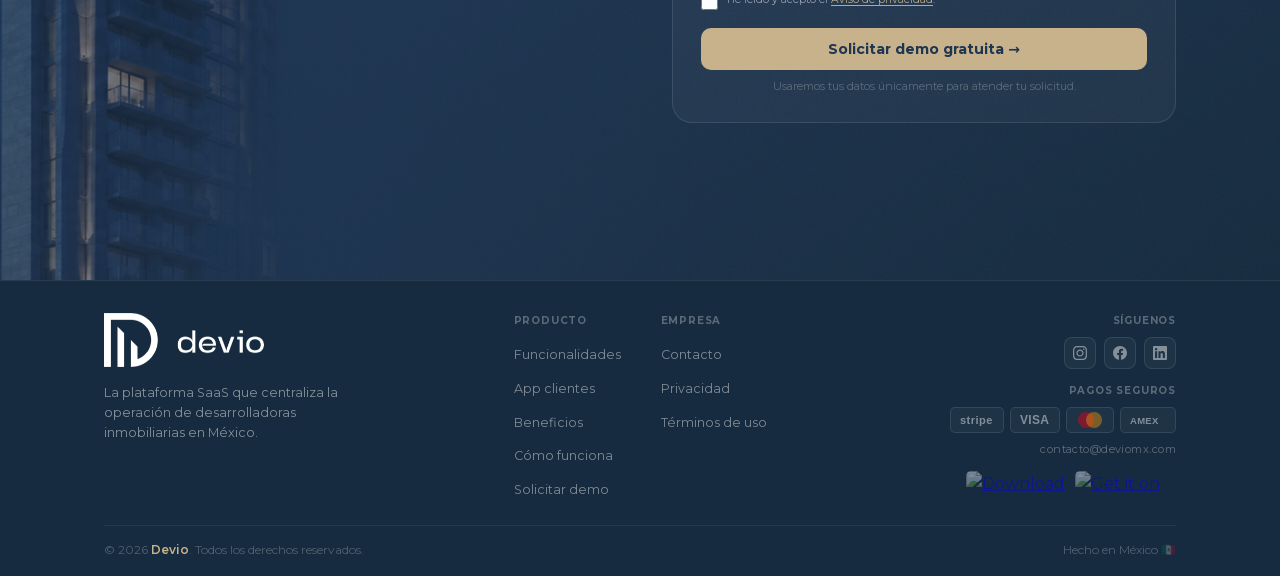
==== commit 023e5490: "2.1.3" ====
--- a/index.html
+++ b/index.html
@@ -28,8 +28,8 @@
   />
   <link rel="preload" href="Assets/Fonts/Montserrat-latin.woff2" as="font" type="font/woff2" crossorigin />
   <link rel="preload" href="Assets/Fonts/PowerGrotesk-Regular.woff2" as="font" type="font/woff2" crossorigin />
-  <link rel="stylesheet" href="styles.css?v=20260918-90" />
-  <script src="script.js?v=20260917-39" defer></script>
+  <link rel="stylesheet" href="styles.css?v=20260918-91" />
+  <script src="script.js?v=20260918-40" defer></script>
   <script type="application/ld+json">
   [
     {
@@ -79,7 +79,7 @@
       <a href="#" class="nav-logo">
         <picture>
           <source srcset="Assets/Logo/imagotipo-clean.webp" type="image/webp" />
-          <img src="Assets/Logo/imagotipo-clean.png" alt="Devio" width="300" height="100" decoding="sync" fetchpriority="high" />
+          <img src="Assets/Logo/imagotipo-clean.png" alt="Devio" width="300" height="100" decoding="async" fetchpriority="high" />
         </picture>
       </a>
       <ul class="nav-links">
@@ -161,7 +161,7 @@
             class="browser-screen"
             loading="eager"
             fetchpriority="high"
-            decoding="sync"
+            decoding="async"
             width="1710"
             height="919"
           />
--- a/styles.css
+++ b/styles.css
@@ -258,6 +258,7 @@
   inset: 0;
   pointer-events: none;
   overflow: hidden;
+  contain: layout paint;
 }
 .hero-bg::after {
   content: '';
@@ -271,12 +272,13 @@
   position: absolute;
   inset: 0;
   opacity: .82;
+  contain: paint;
 }
 .hero-landscape svg {
   display: block;
   width: 100%;
   height: 100%;
-  overflow: visible;
+  overflow: hidden;
 }
 .hero-landscape-layer,
 .hero-landscape-ridge {
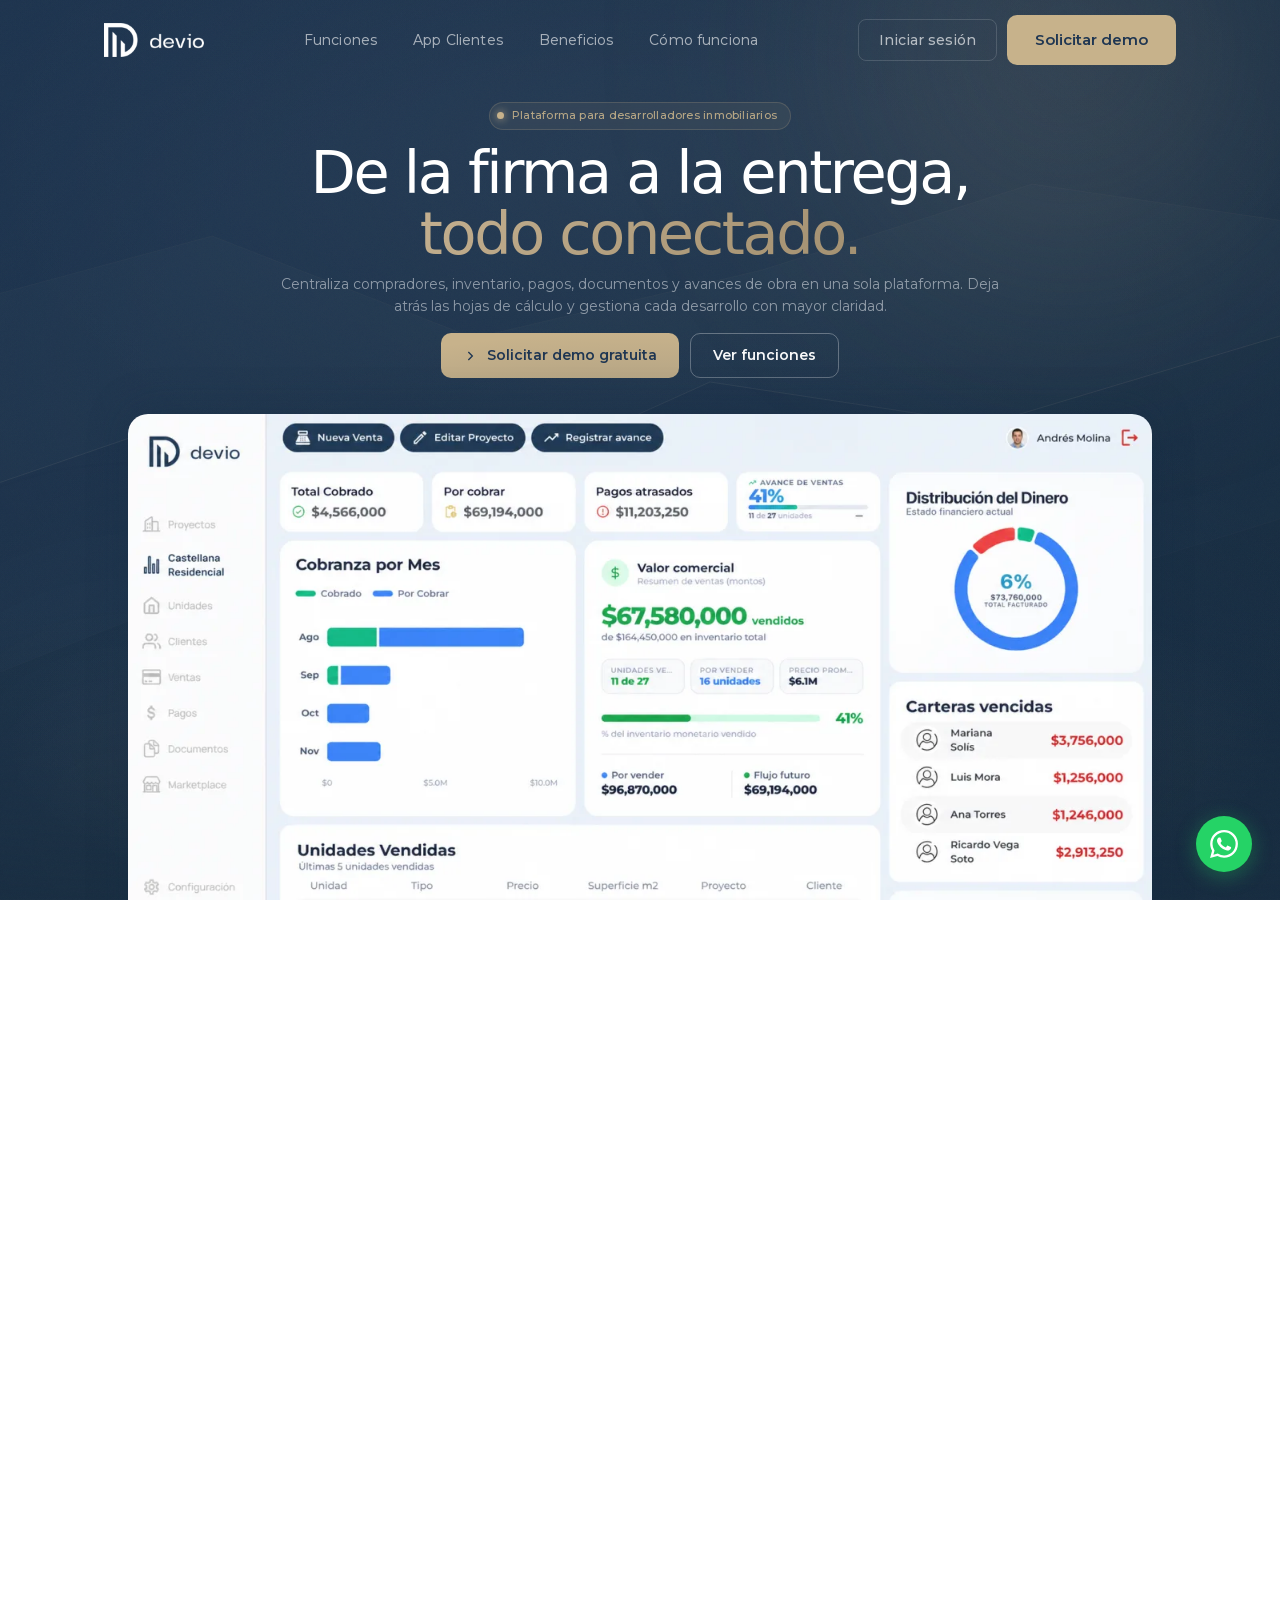
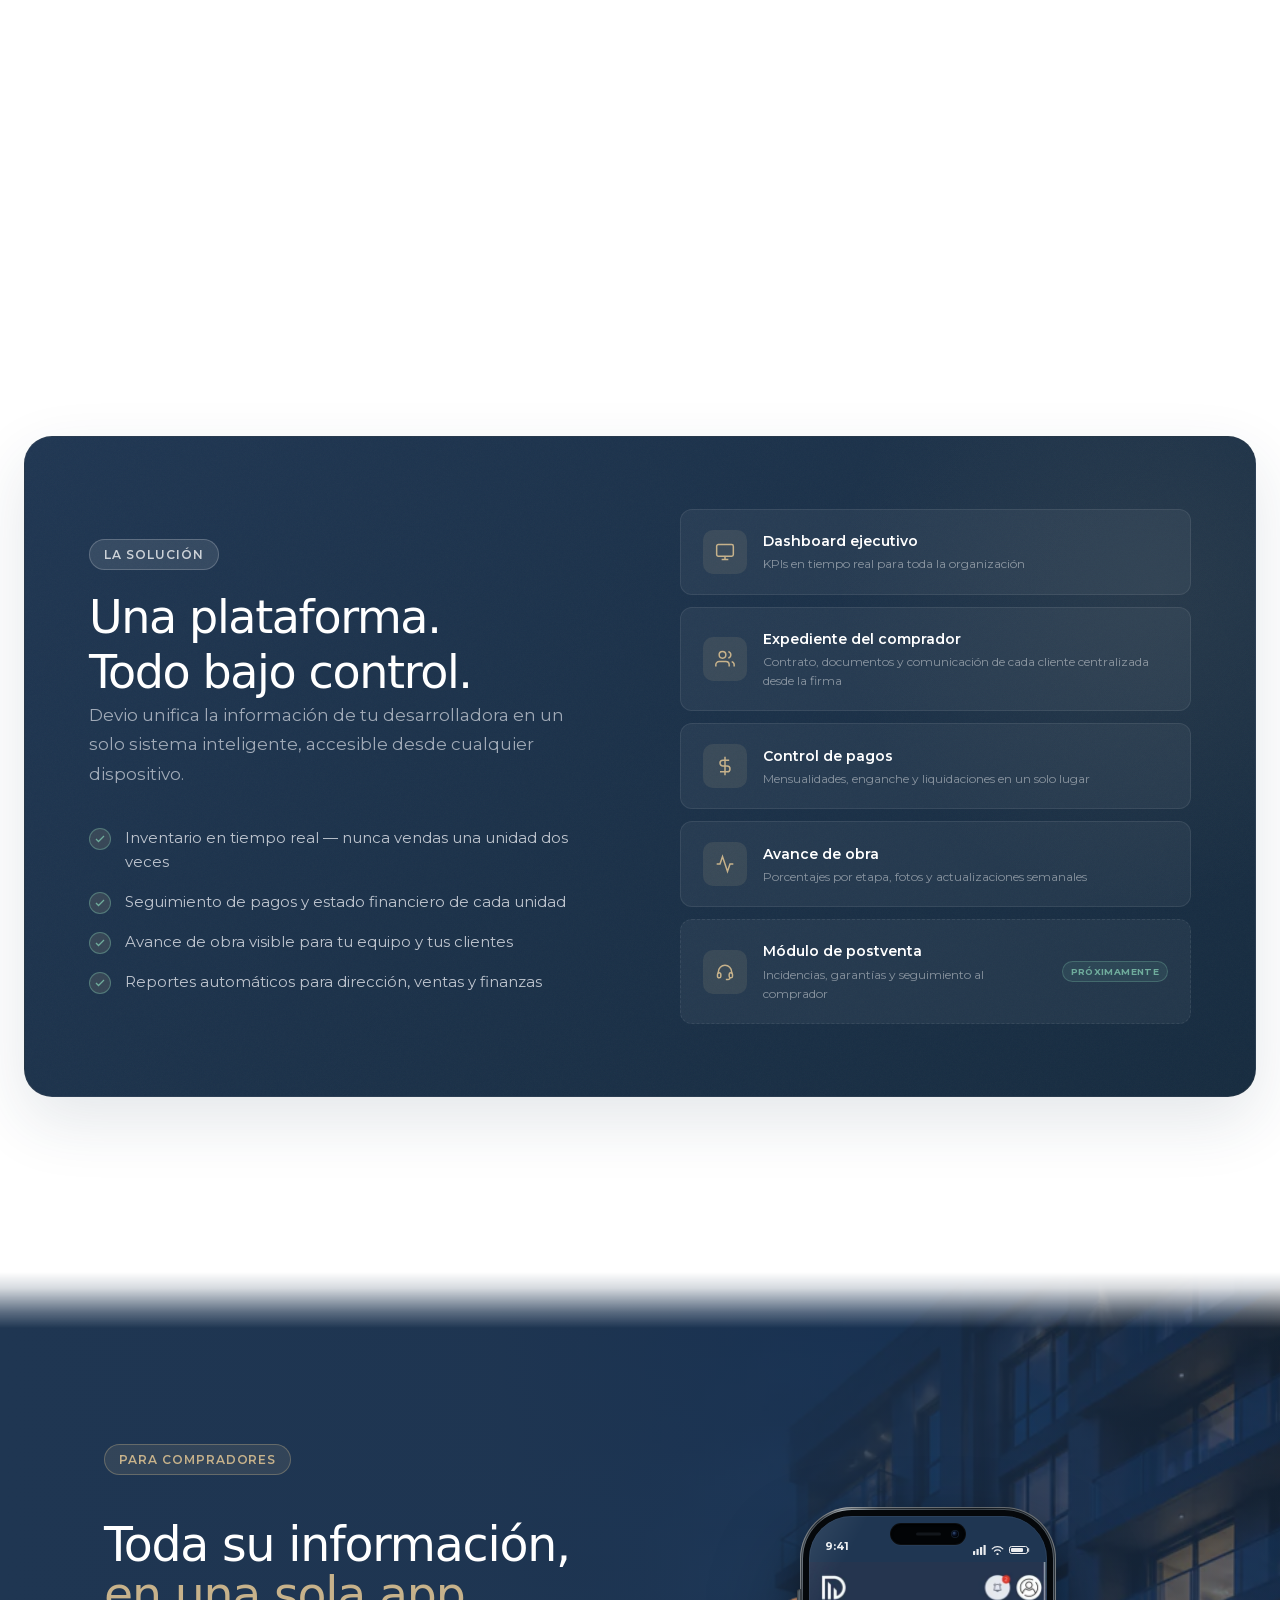
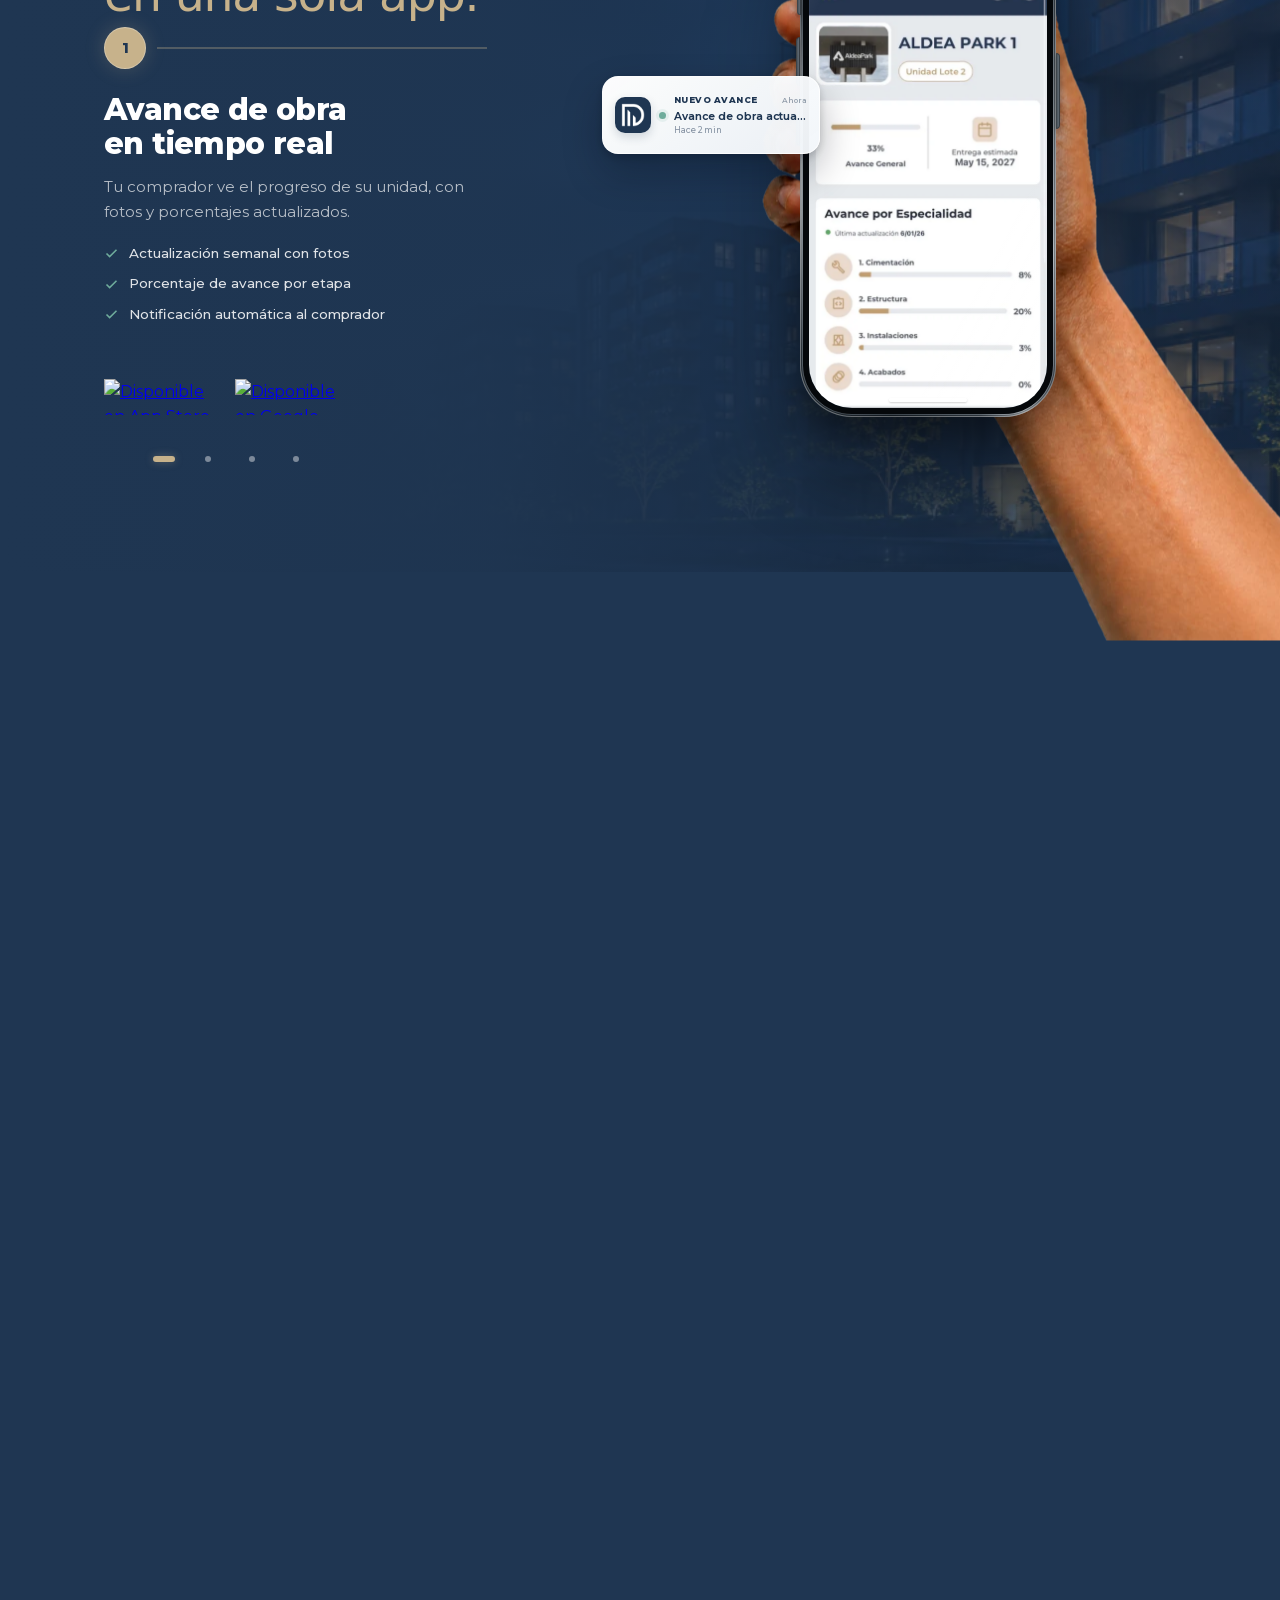
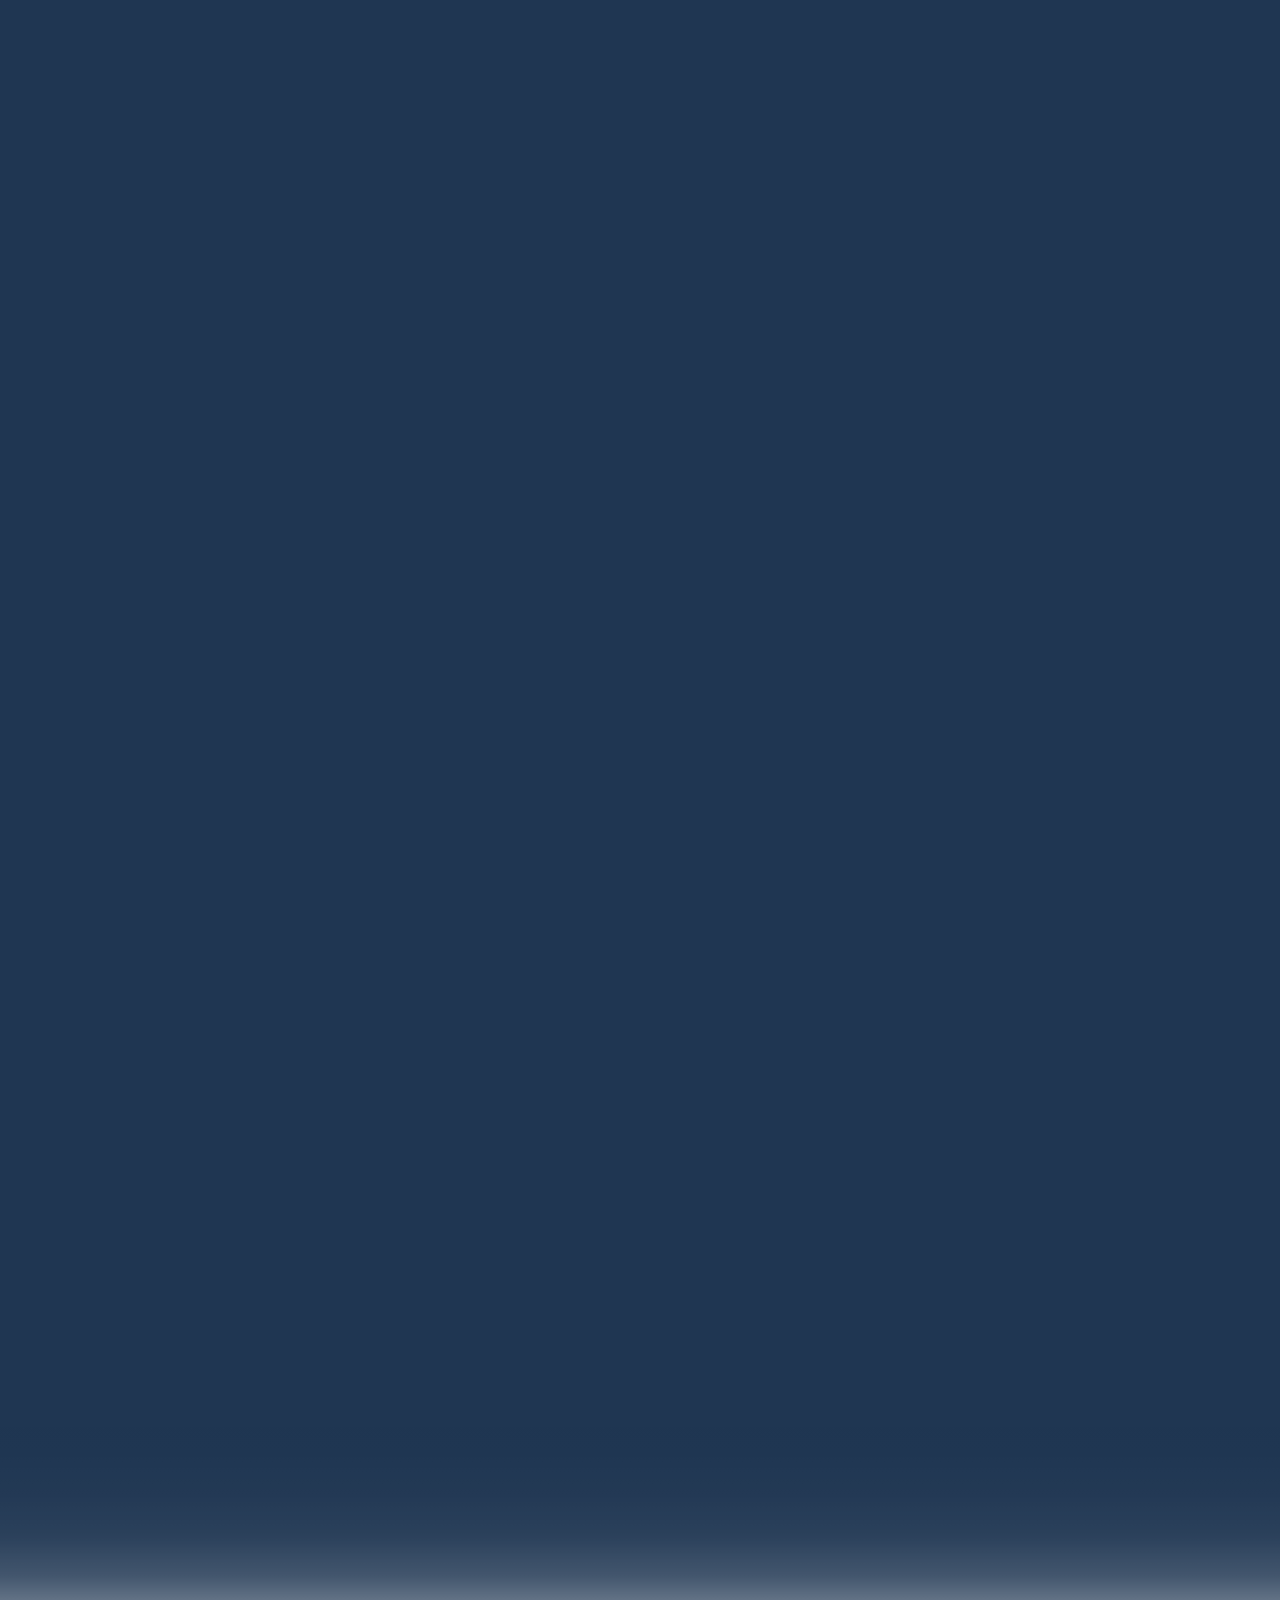
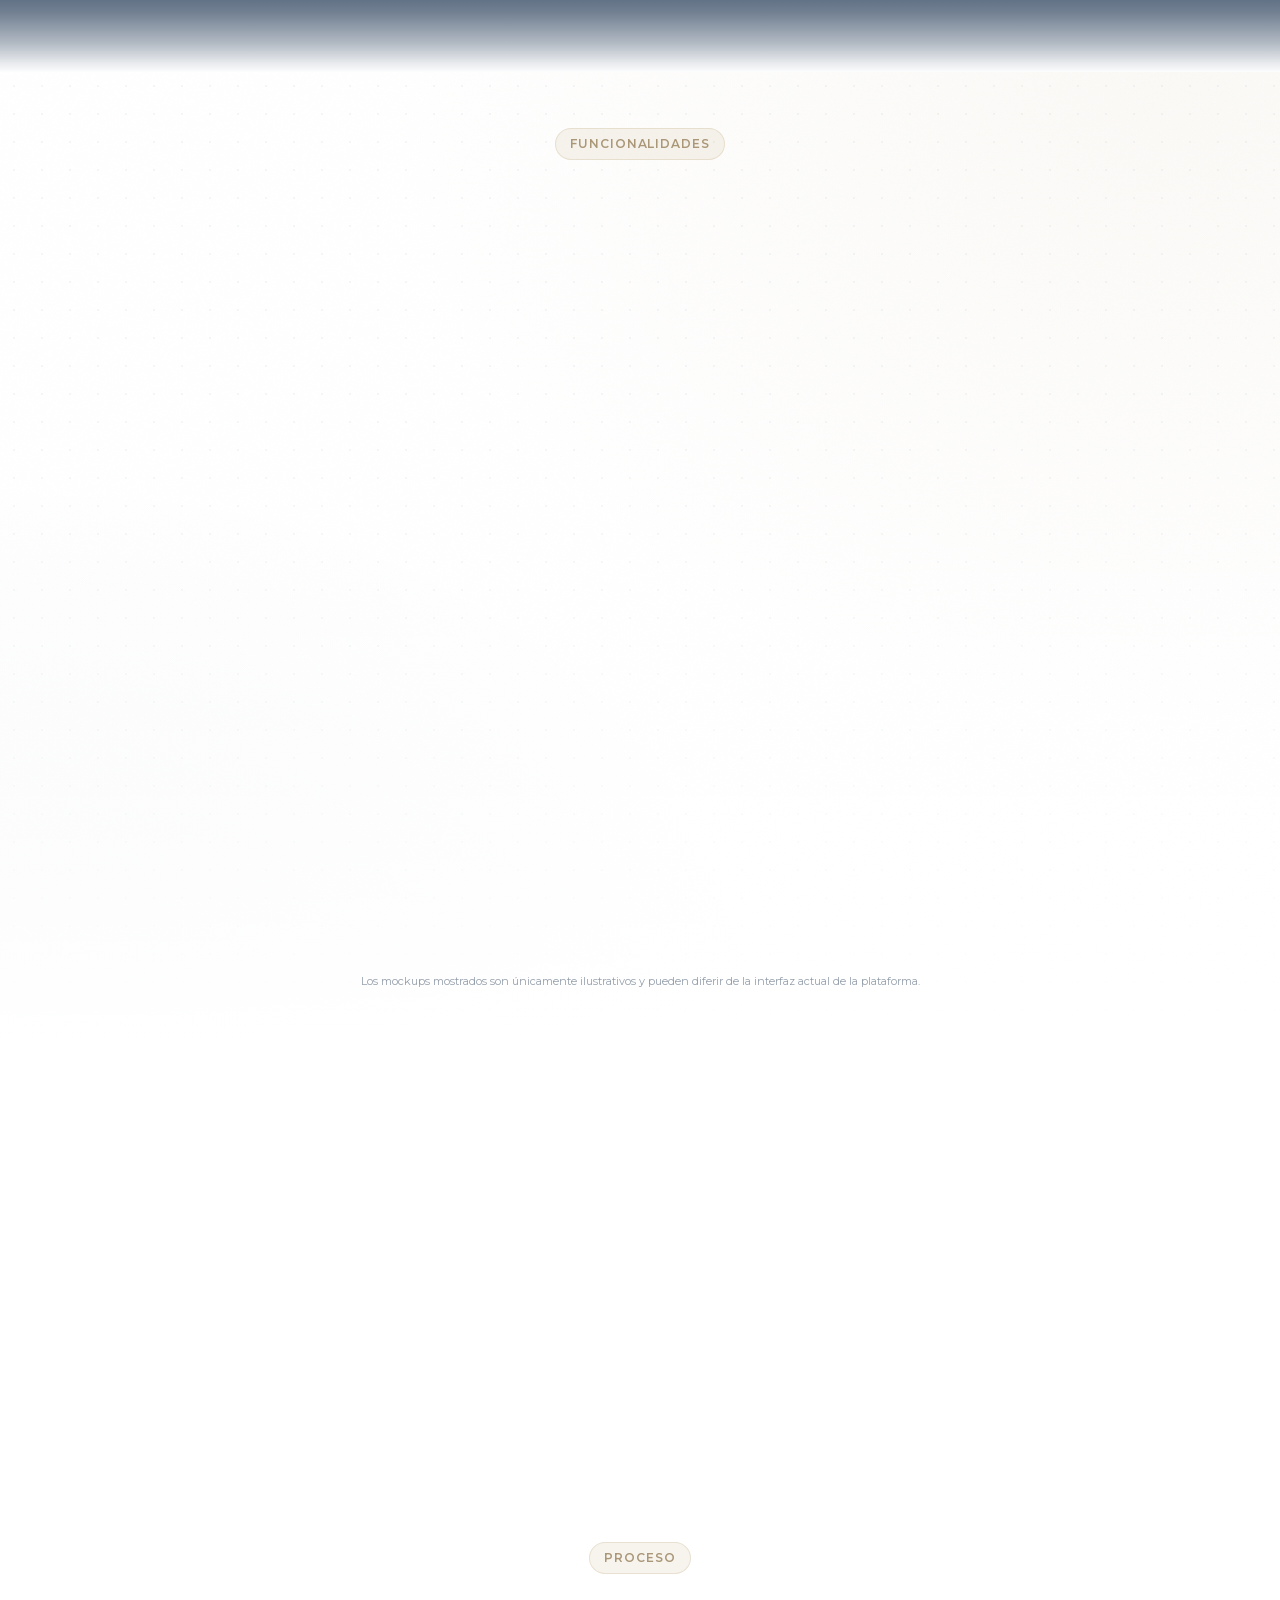
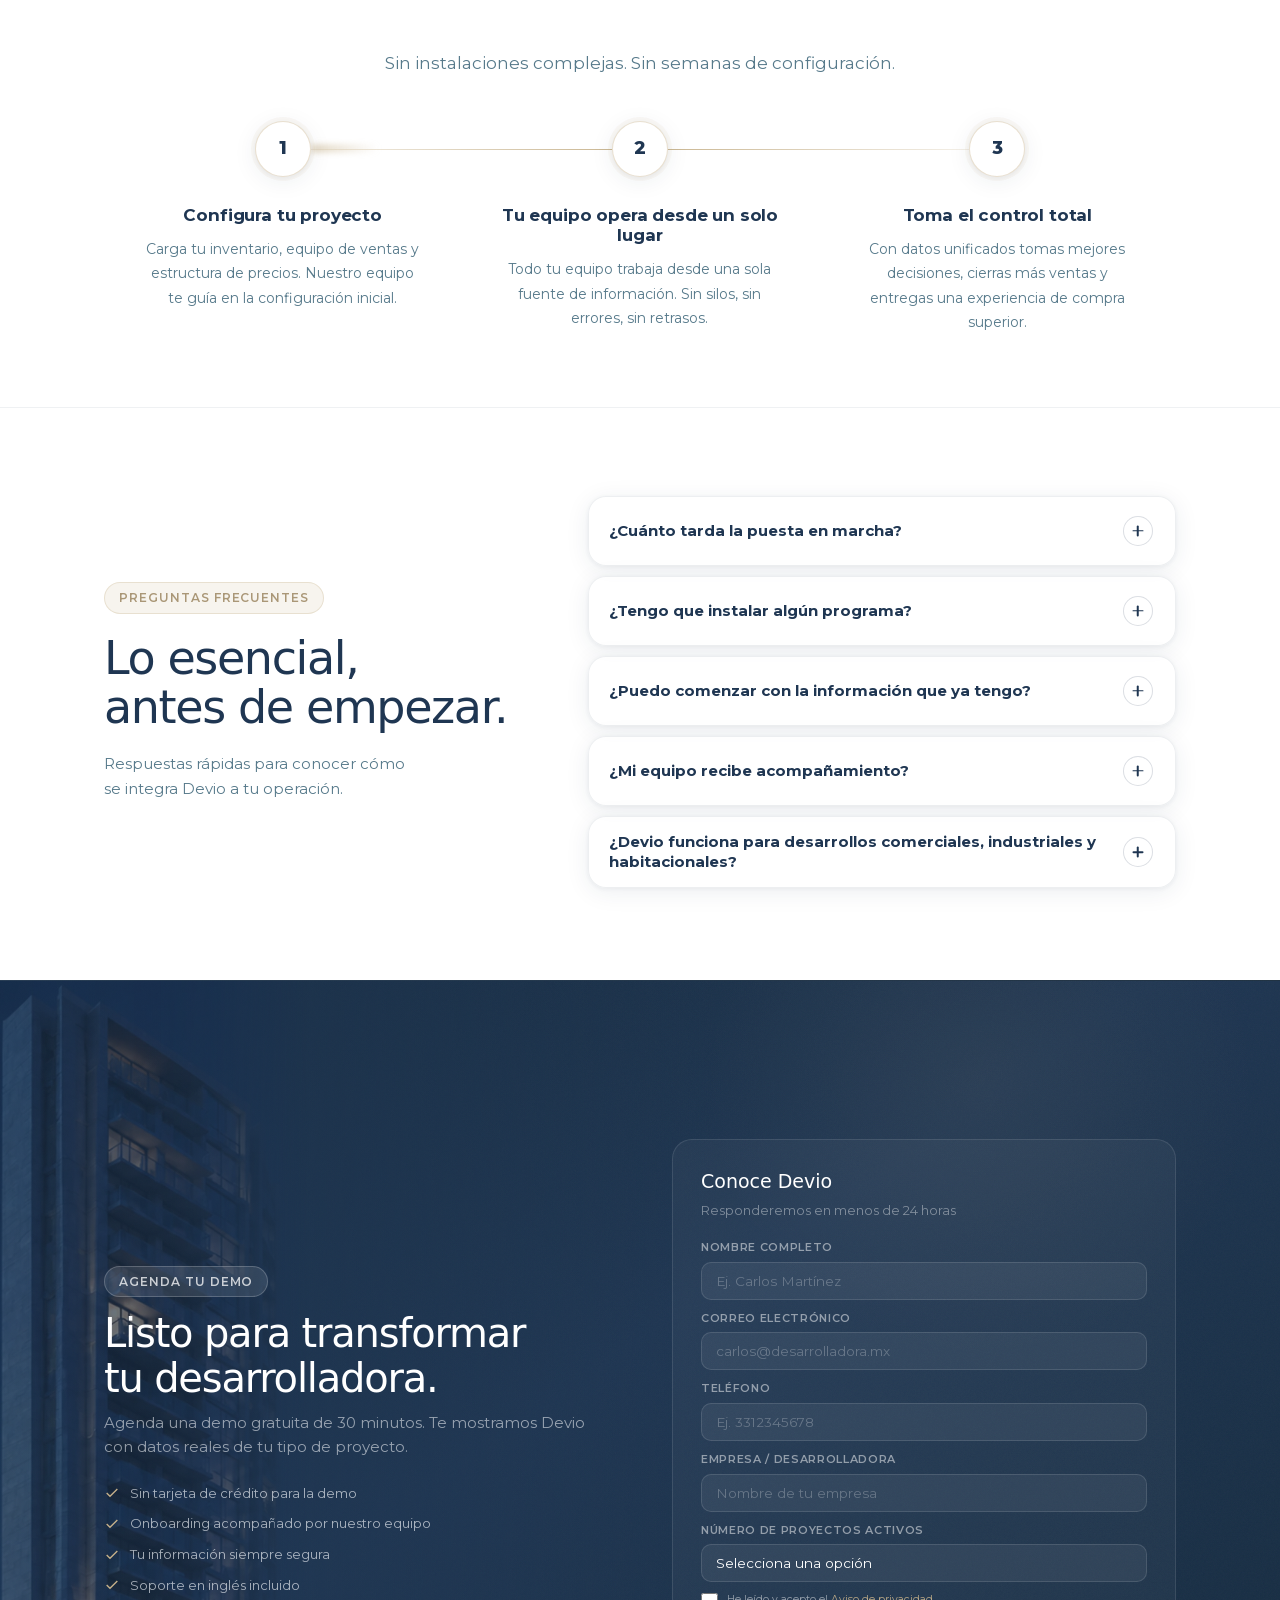
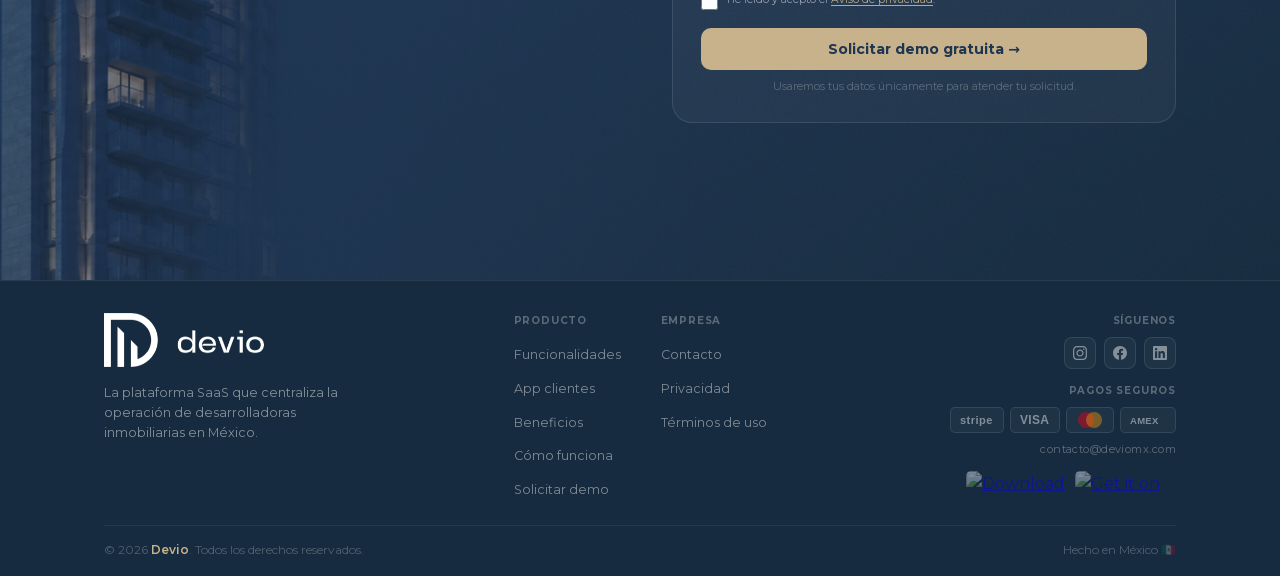
==== commit 0fc05cfe: "2.1.4" ====
--- a/index.html
+++ b/index.html
@@ -434,11 +434,11 @@
           <div class="app-panel">
             <div class="app-panel-num">3</div>
             <h3>Documentos y contratos<br/>digitales</h3>
-            <p>Acceso inmediato a su contrato, escrituras y documentación en un repositorio seguro desde la app.</p>
+            <p>Acceso inmediato a su contrato y documentación en un repositorio seguro desde la app.</p>
             <div class="app-panel-features">
               <div class="app-panel-feature">
                 <svg fill="none" stroke-width="2.5" viewBox="0 0 24 24"><polyline points="20 6 9 17 4 12"/></svg>
-                Contrato firmado digitalmente
+                Contrato firmado
               </div>
               <div class="app-panel-feature">
                 <svg fill="none" stroke-width="2.5" viewBox="0 0 24 24"><polyline points="20 6 9 17 4 12"/></svg>
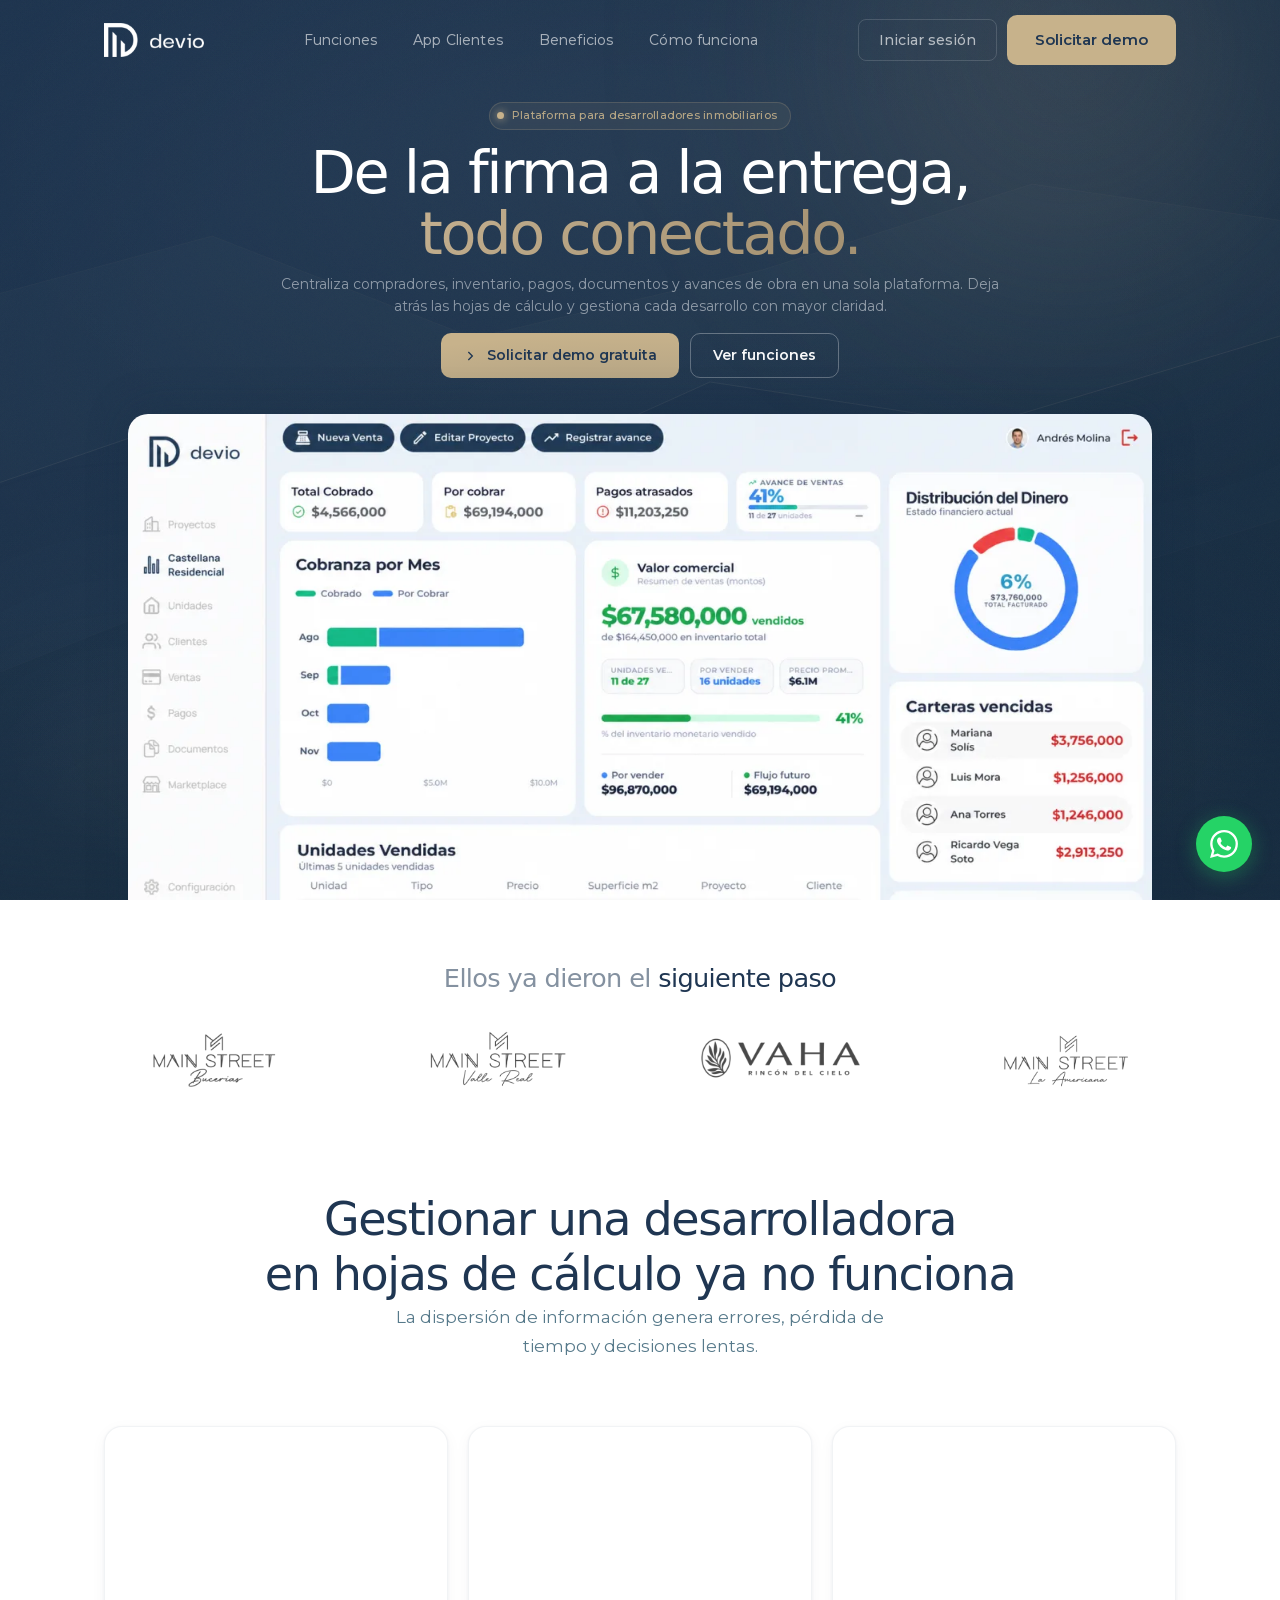
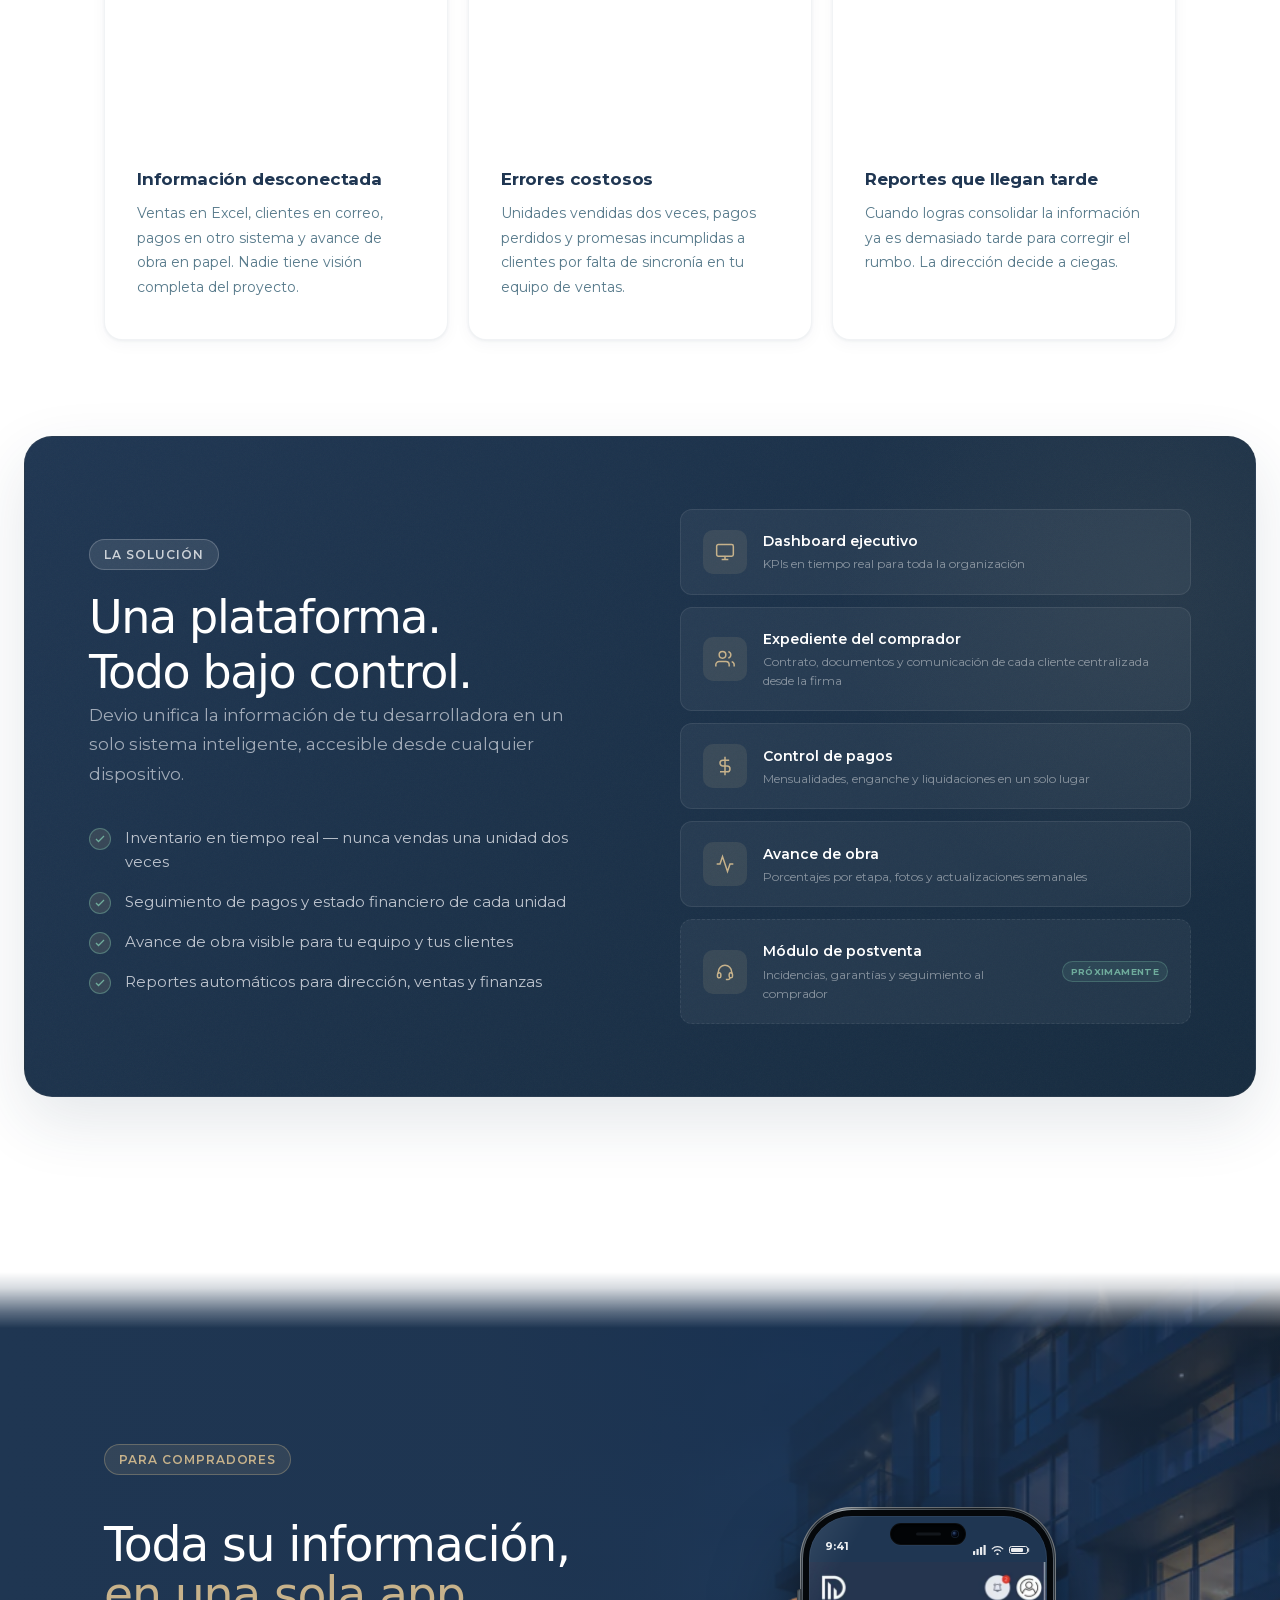
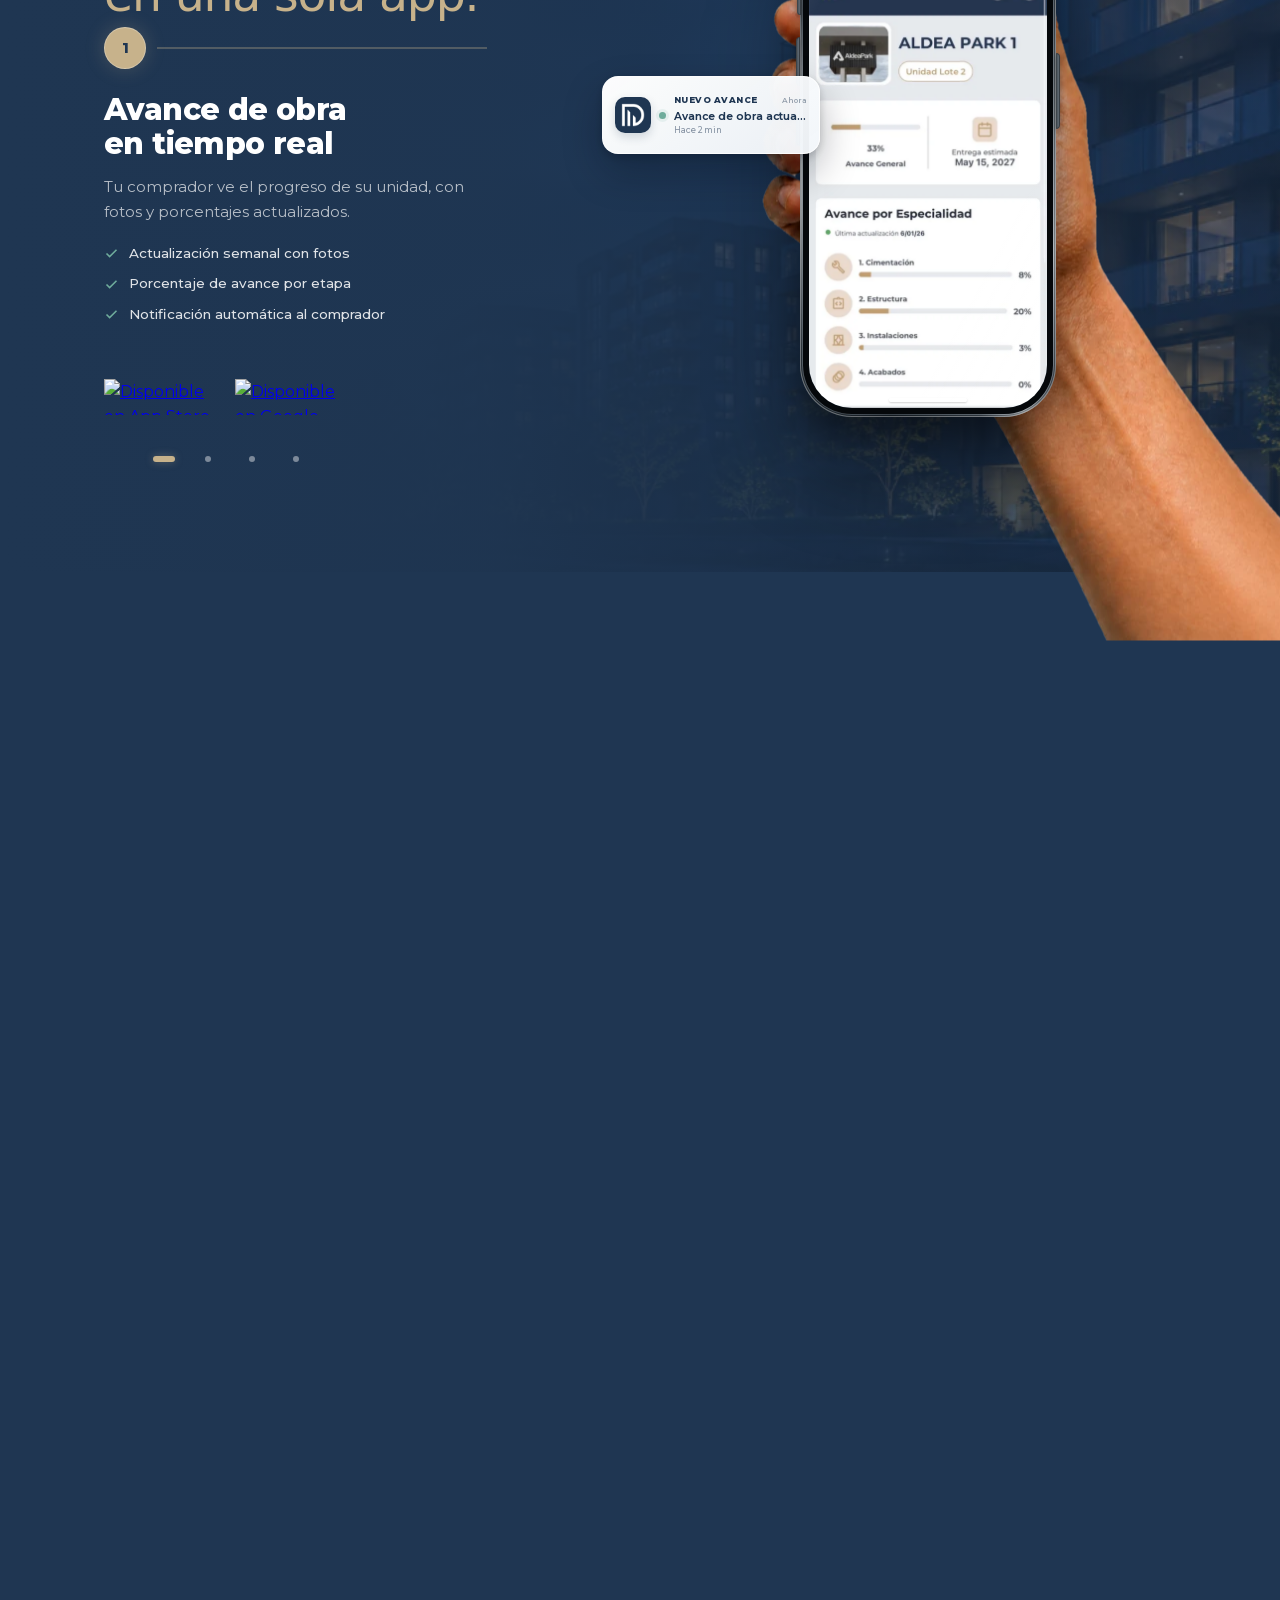
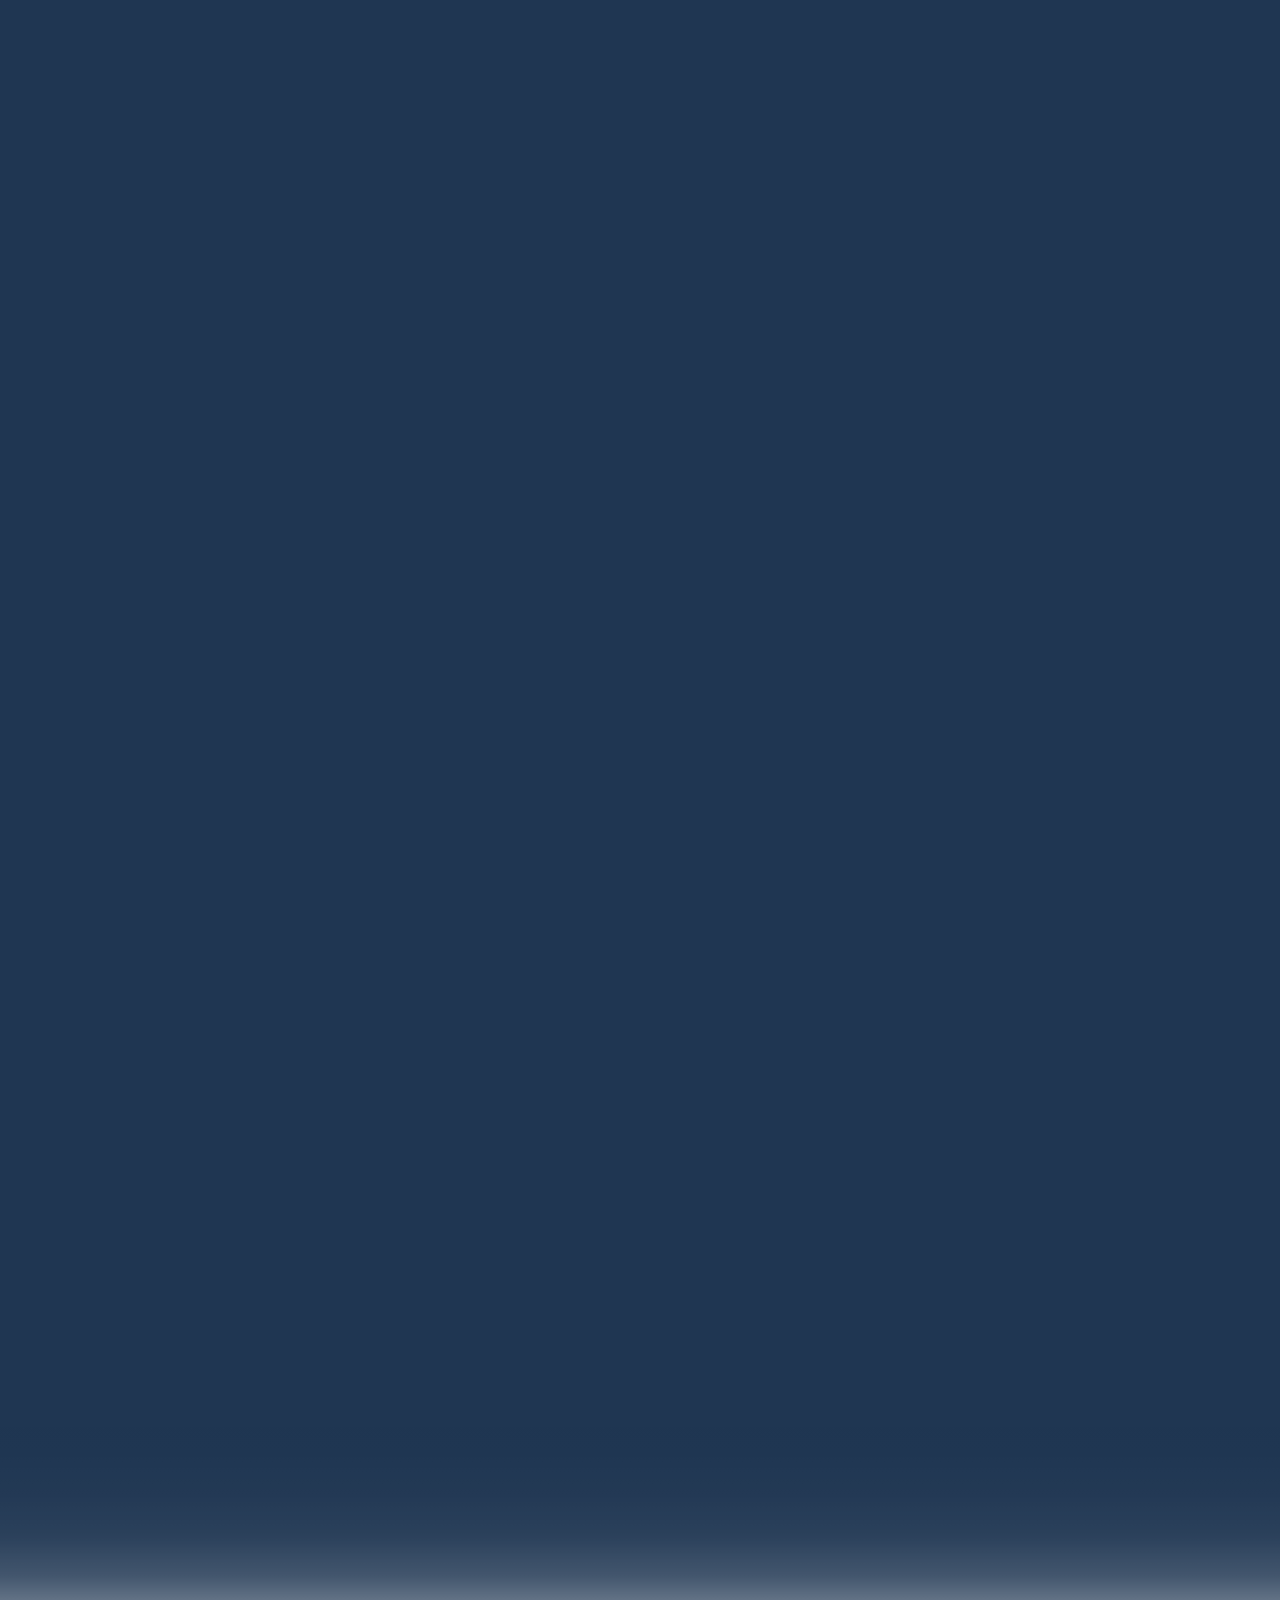
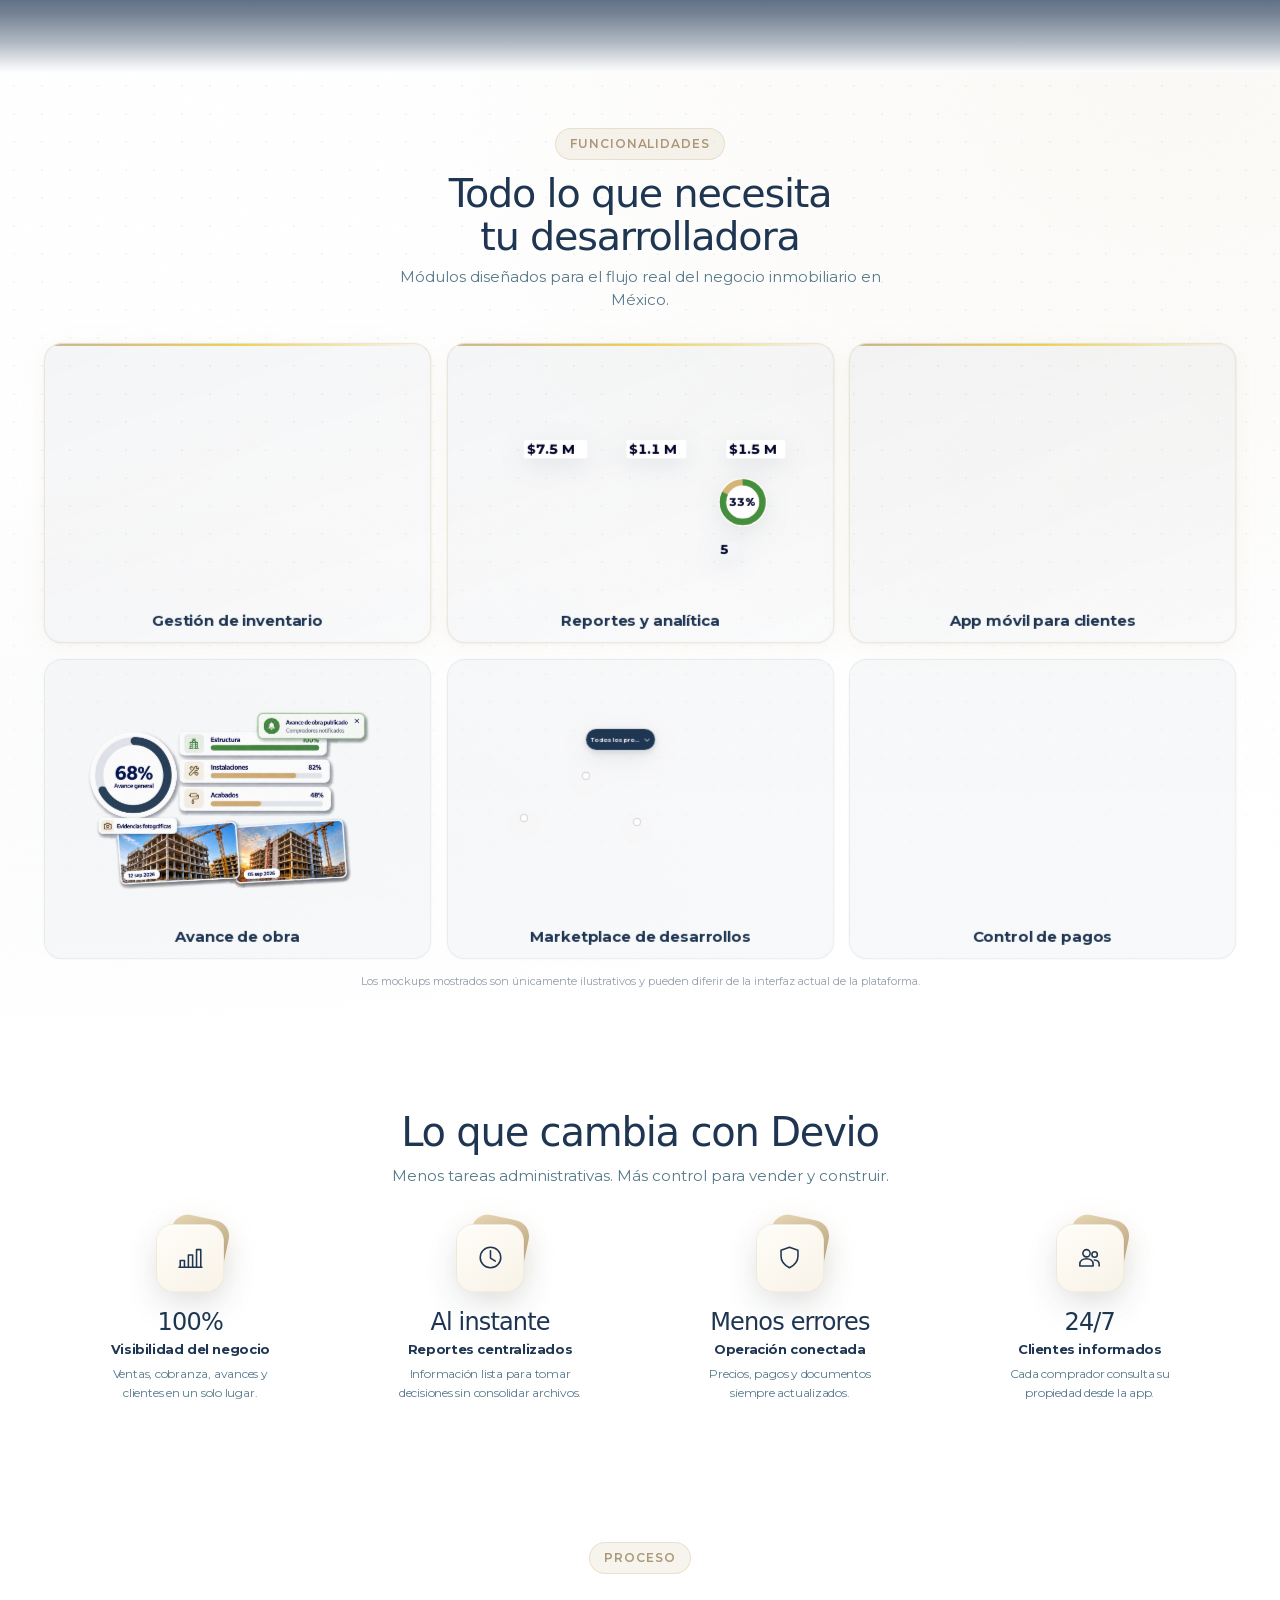
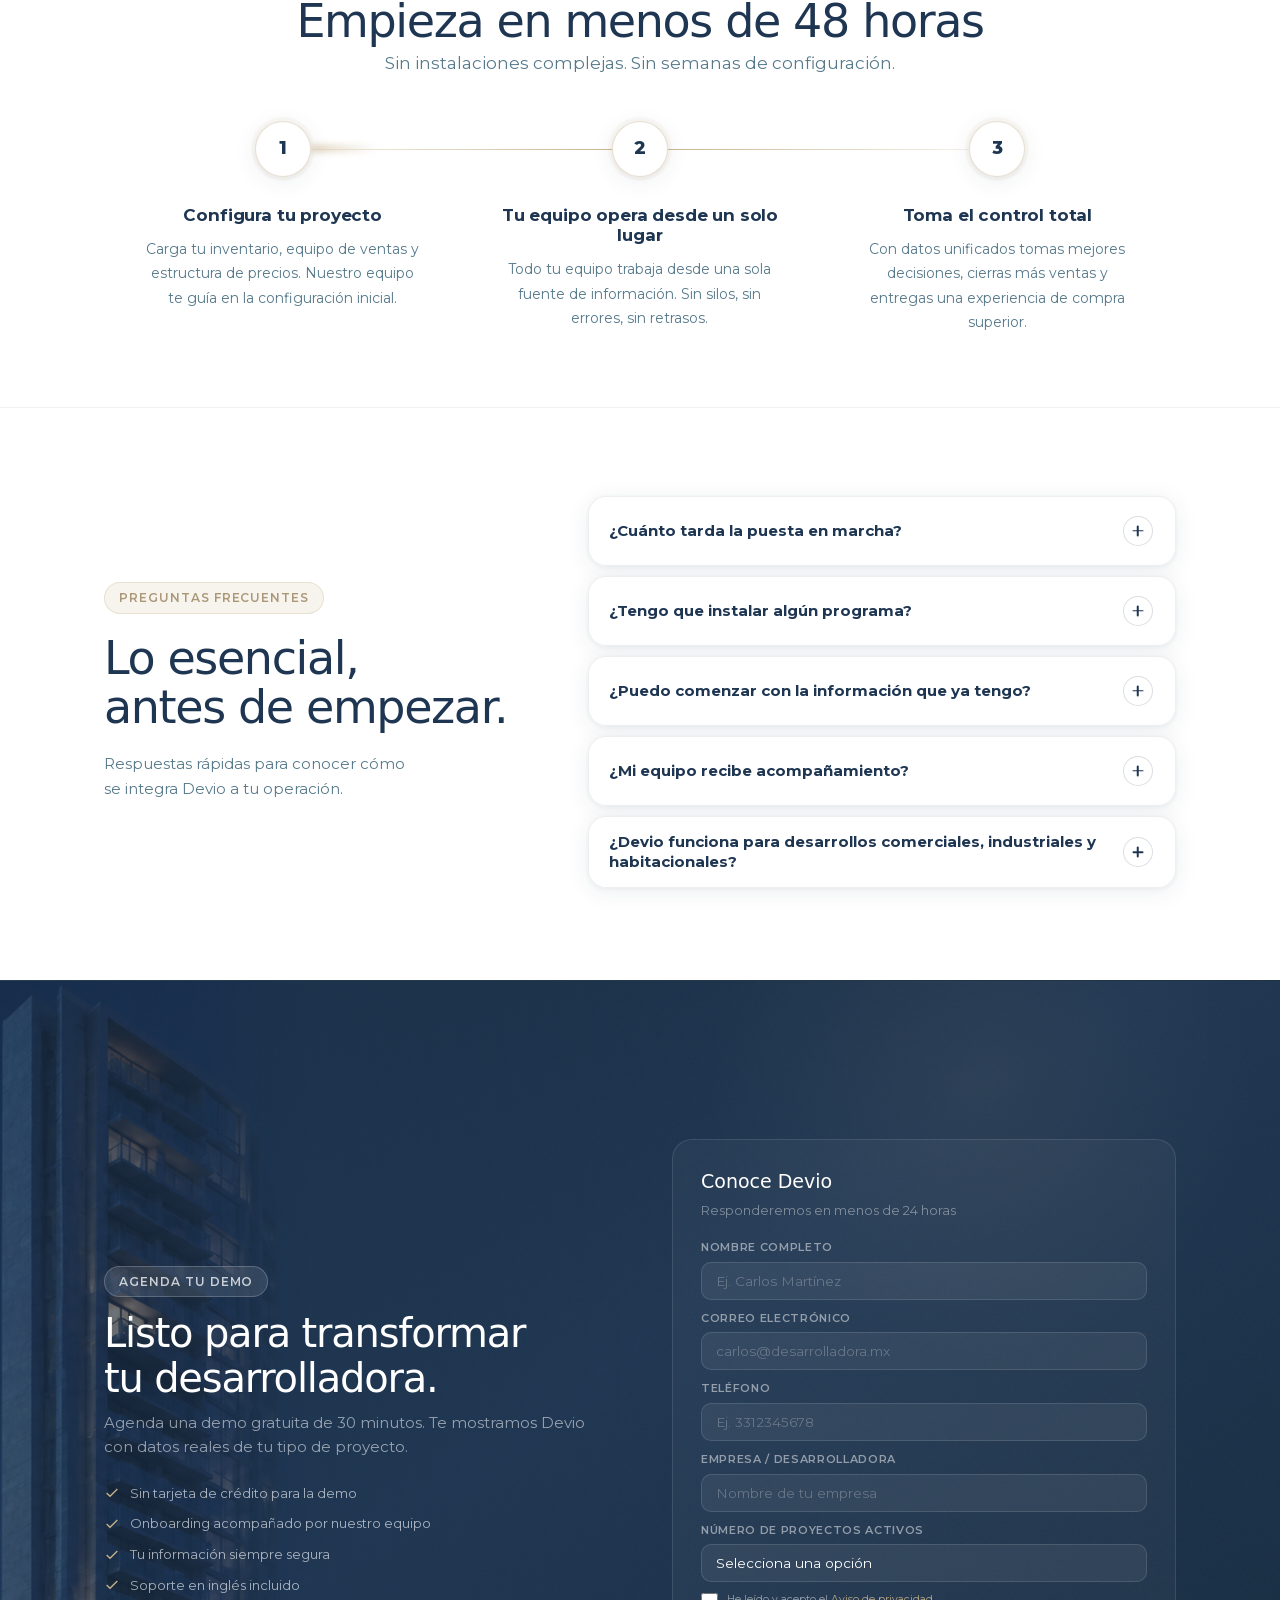
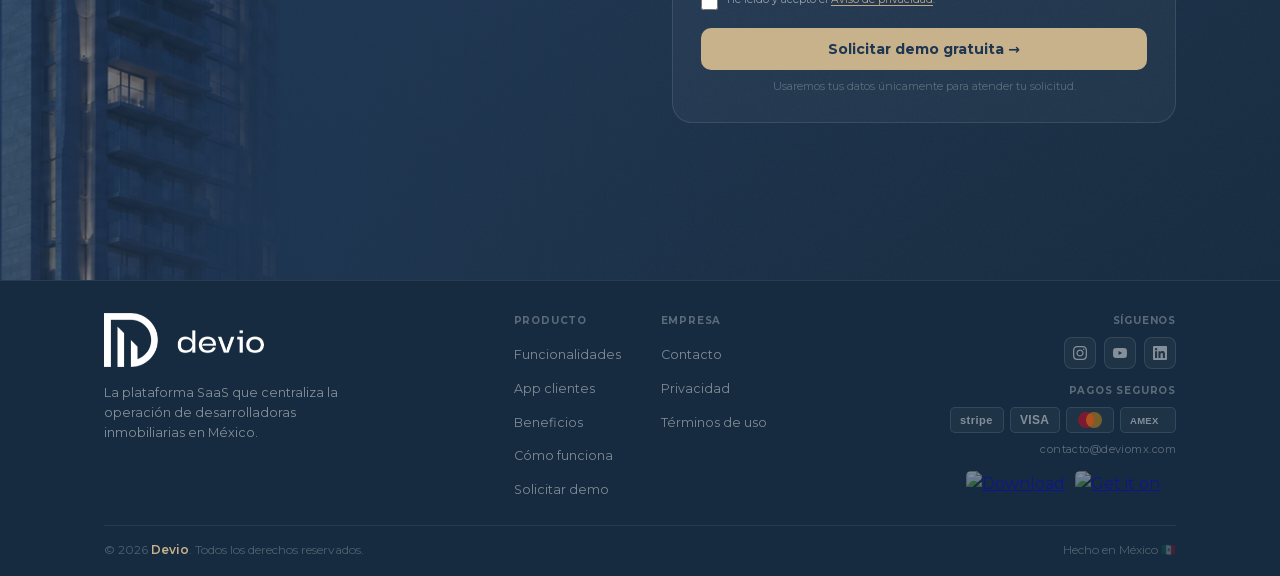
==== commit 8a99fec7: "2.1.5" ====
--- a/index.html
+++ b/index.html
@@ -477,7 +477,7 @@
 
         <div class="app-story-actions">
           <div class="app-download-badges" aria-label="Descargar la aplicación Devio">
-            <a href="https://apps.apple.com/us/app/devio/id6760320536" class="app-download-badge" target="_blank" rel="noopener" aria-label="Descargar Devio en App Store">
+            <a href="https://apps.apple.com/mx/app/devio/id6760320536" class="app-download-badge" target="_blank" rel="noopener" aria-label="Descargar Devio en App Store">
               <img src="Assets/badge-appstore.svg" alt="Disponible en App Store" width="121" height="36" loading="lazy" decoding="async" />
             </a>
             <a href="https://play.google.com/store/apps/details?id=com.deviomx.app&amp;hl=es_MX" class="app-download-badge" target="_blank" rel="noopener" aria-label="Descargar Devio en Google Play">
@@ -1152,10 +1152,10 @@
             <a href="https://instagram.com/deviomx" class="fsocial" aria-label="Instagram" target="_blank" rel="noopener">
               <svg viewBox="0 0 24 24"><path d="M12 2.163c3.204 0 3.584.012 4.85.07 3.252.148 4.771 1.691 4.919 4.919.058 1.265.069 1.645.069 4.849 0 3.205-.012 3.584-.069 4.849-.149 3.225-1.664 4.771-4.919 4.919-1.266.058-1.644.07-4.85.07-3.204 0-3.584-.012-4.849-.07-3.26-.149-4.771-1.699-4.919-4.92-.058-1.265-.07-1.644-.07-4.849 0-3.204.013-3.583.07-4.849.149-3.227 1.664-4.771 4.919-4.919 1.266-.057 1.645-.069 4.849-.069zm0-2.163c-3.259 0-3.667.014-4.947.072-4.358.2-6.78 2.618-6.98 6.98-.059 1.281-.073 1.689-.073 4.948 0 3.259.014 3.668.072 4.948.2 4.358 2.618 6.78 6.98 6.98 1.281.058 1.689.072 4.948.072 3.259 0 3.668-.014 4.948-.072 4.354-.2 6.782-2.618 6.979-6.98.059-1.28.073-1.689.073-4.948 0-3.259-.014-3.667-.072-4.947-.196-4.354-2.617-6.78-6.979-6.98-1.281-.059-1.69-.073-4.949-.073zm0 5.838c-3.403 0-6.162 2.759-6.162 6.162s2.759 6.163 6.162 6.163 6.162-2.759 6.162-6.163c0-3.403-2.759-6.162-6.162-6.162zm0 10.162c-2.209 0-4-1.79-4-4 0-2.209 1.791-4 4-4s4 1.791 4 4c0 2.21-1.791 4-4 4zm6.406-11.845c-.796 0-1.441.645-1.441 1.44s.645 1.44 1.441 1.44c.795 0 1.439-.645 1.439-1.44s-.644-1.44-1.439-1.44z"/></svg>
             </a>
-            <a href="https://facebook.com" class="fsocial" aria-label="Facebook" target="_blank" rel="noopener">
-              <svg viewBox="0 0 24 24"><path d="M24 12.073c0-6.627-5.373-12-12-12s-12 5.373-12 12c0 5.99 4.388 10.954 10.125 11.854v-8.385H7.078v-3.47h3.047V9.43c0-3.007 1.792-4.669 4.533-4.669 1.312 0 2.686.235 2.686.235v2.953H15.83c-1.491 0-1.956.925-1.956 1.874v2.25h3.328l-.532 3.47h-2.796v8.385C19.612 23.027 24 18.062 24 12.073z"/></svg>
+            <a href="https://www.youtube.com/@Deviomx" class="fsocial" aria-label="YouTube" target="_blank" rel="noopener">
+              <svg viewBox="0 0 24 24"><path d="M23.498 6.186a3.016 3.016 0 0 0-2.122-2.136C19.505 3.545 12 3.545 12 3.545s-7.505 0-9.377.505A3.017 3.017 0 0 0 .502 6.186C0 8.07 0 12 0 12s0 3.93.502 5.814a3.016 3.016 0 0 0 2.122 2.136c1.871.505 9.376.505 9.376.505s7.505 0 9.377-.505a3.015 3.015 0 0 0 2.122-2.136C24 15.93 24 12 24 12s0-3.93-.502-5.814zM9.545 15.568V8.432L15.818 12l-6.273 3.568z"/></svg>
             </a>
-            <a href="https://www.linkedin.com/company/deviomx/home/?viewAsMember=true" class="fsocial" aria-label="LinkedIn" target="_blank" rel="noopener">
+            <a href="https://www.linkedin.com/company/deviomx/" class="fsocial" aria-label="LinkedIn" target="_blank" rel="noopener">
               <svg viewBox="0 0 24 24"><path d="M20.447 20.452h-3.554v-5.569c0-1.328-.027-3.037-1.852-3.037-1.853 0-2.136 1.445-2.136 2.939v5.667H9.351V9h3.414v1.561h.047c.476-.9 1.637-1.85 3.37-1.85 3.601 0 4.267 2.37 4.267 5.455v6.286zM5.337 7.433a2.062 2.062 0 110-4.124 2.062 2.062 0 010 4.124zM7.119 20.452H3.554V9h3.565v11.452zM22.225 0H1.771C.792 0 0 .774 0 1.729v20.542C0 23.227.792 24 1.771 24h20.451C23.2 24 24 23.227 24 22.271V1.729C24 .774 23.2 0 22.222 0h.003z"/></svg>
             </a>
           </div>
@@ -1188,7 +1188,7 @@
           </div>
           <a href="mailto:contacto@deviomx.com" class="footer-email">contacto@deviomx.com</a>
           <div class="footer-apps">
-            <a href="https://apps.apple.com/us/app/devio/id6760320536" class="app-badge" target="_blank" rel="noopener" aria-label="Descargar en App Store">
+            <a href="https://apps.apple.com/mx/app/devio/id6760320536" class="app-badge" target="_blank" rel="noopener" aria-label="Descargar en App Store">
               <img src="Assets/badge-appstore.svg" alt="Download on the App Store" height="30" width="101" loading="lazy" decoding="async" />
             </a>
             <a href="https://play.google.com/store/apps/details?id=com.deviomx.app&amp;hl=es_MX" class="app-badge" target="_blank" rel="noopener" aria-label="Descargar en Google Play">
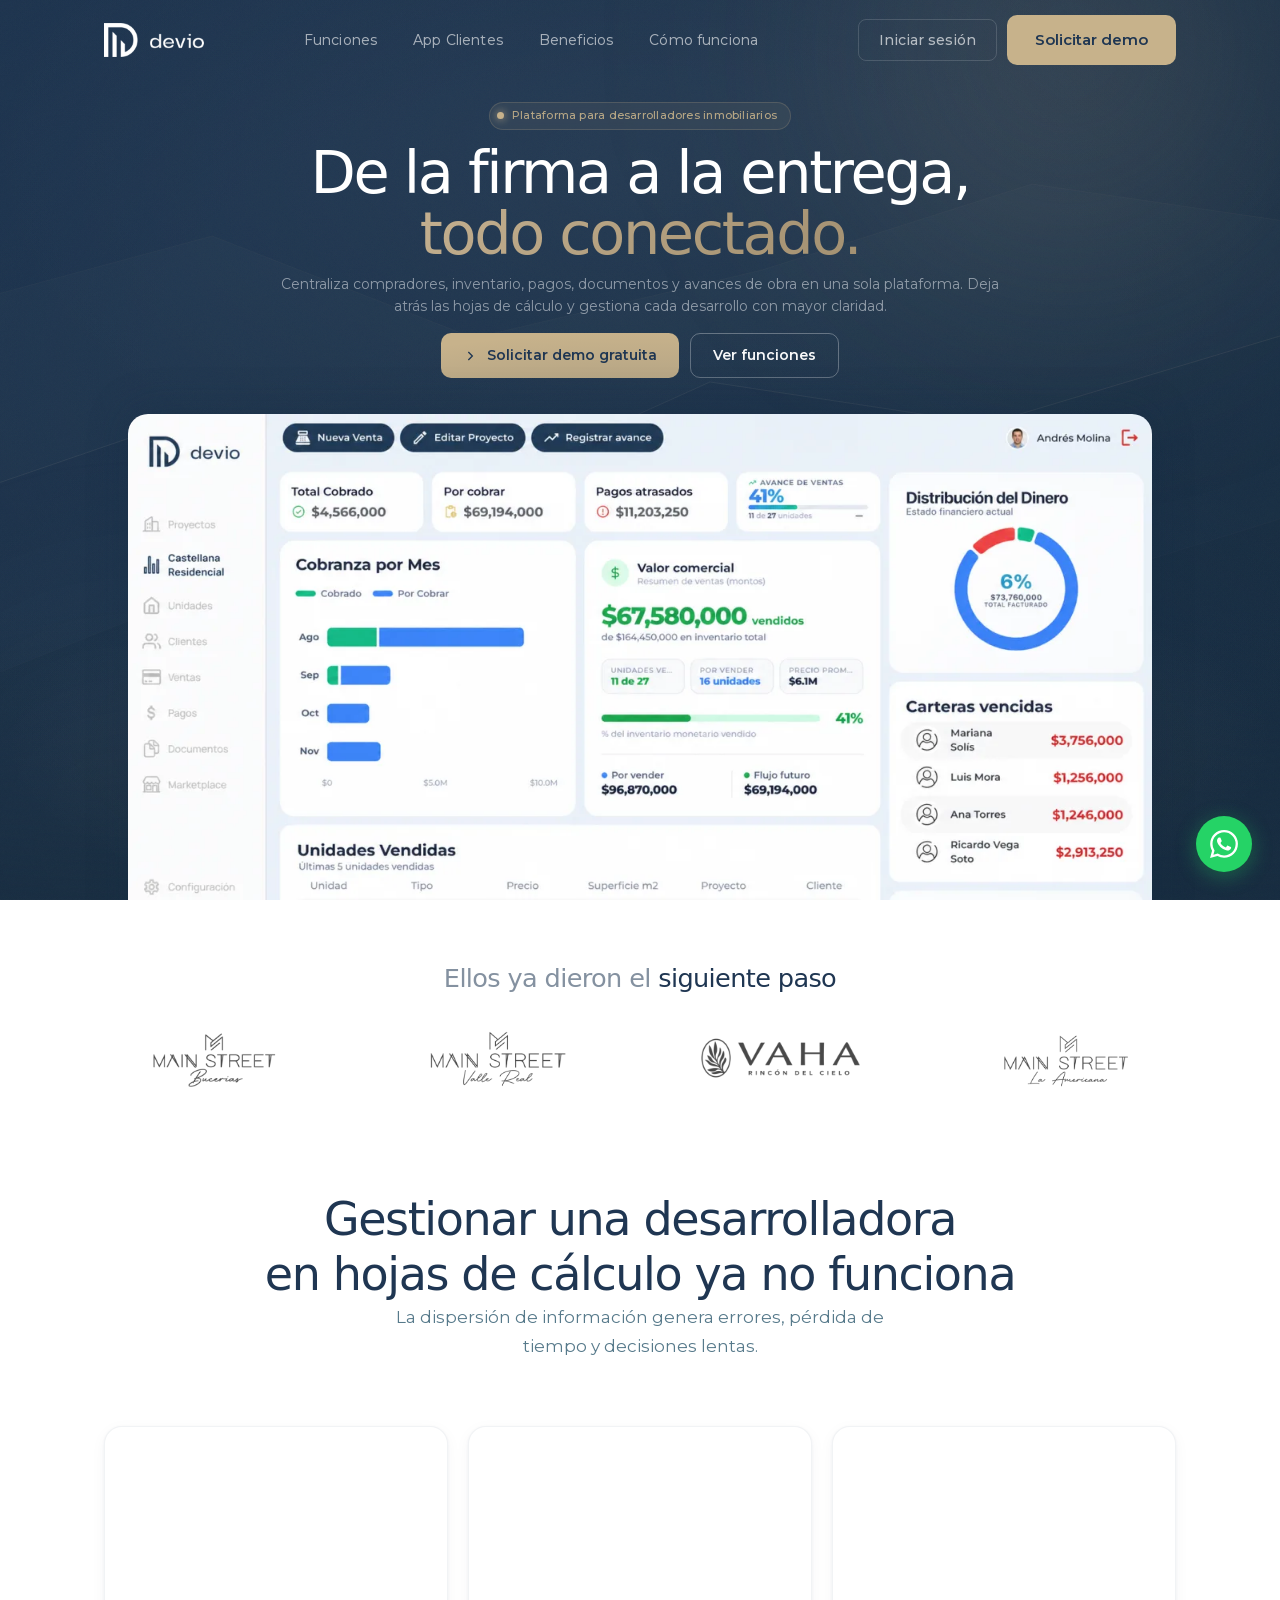
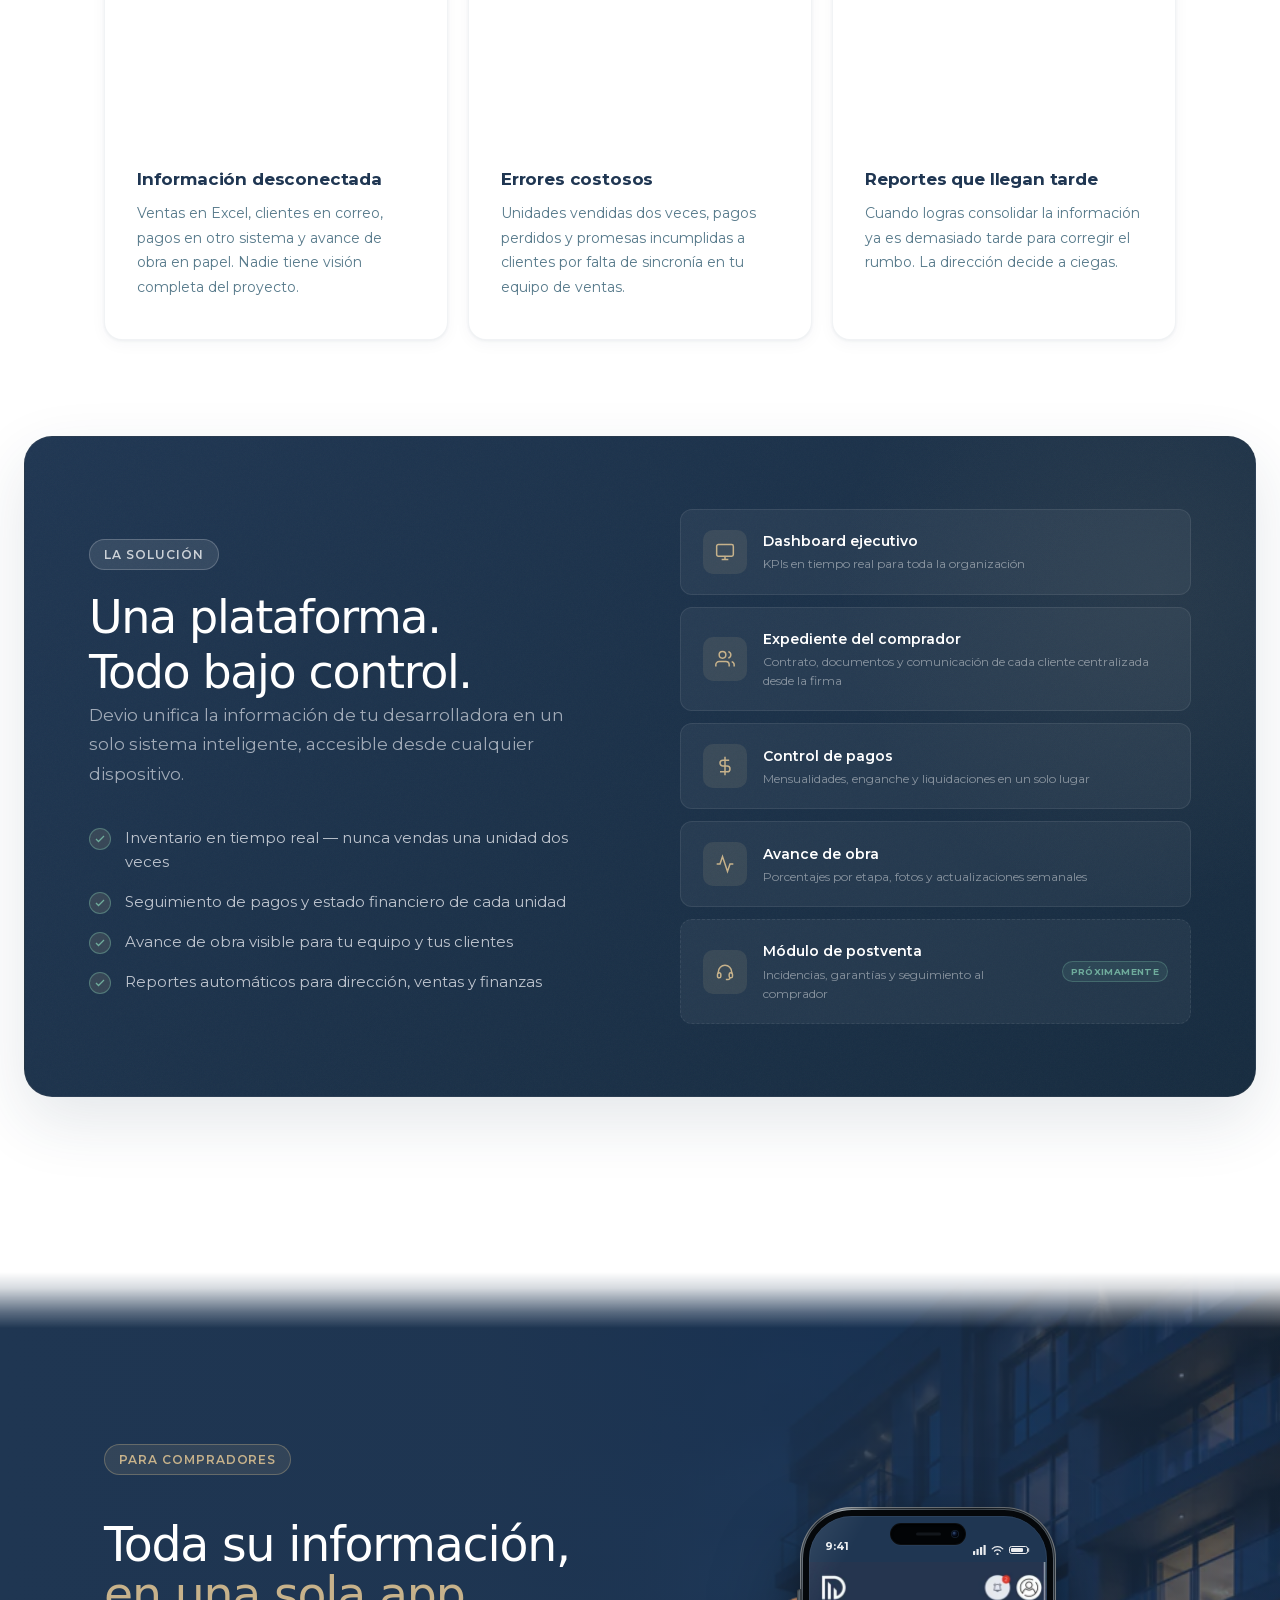
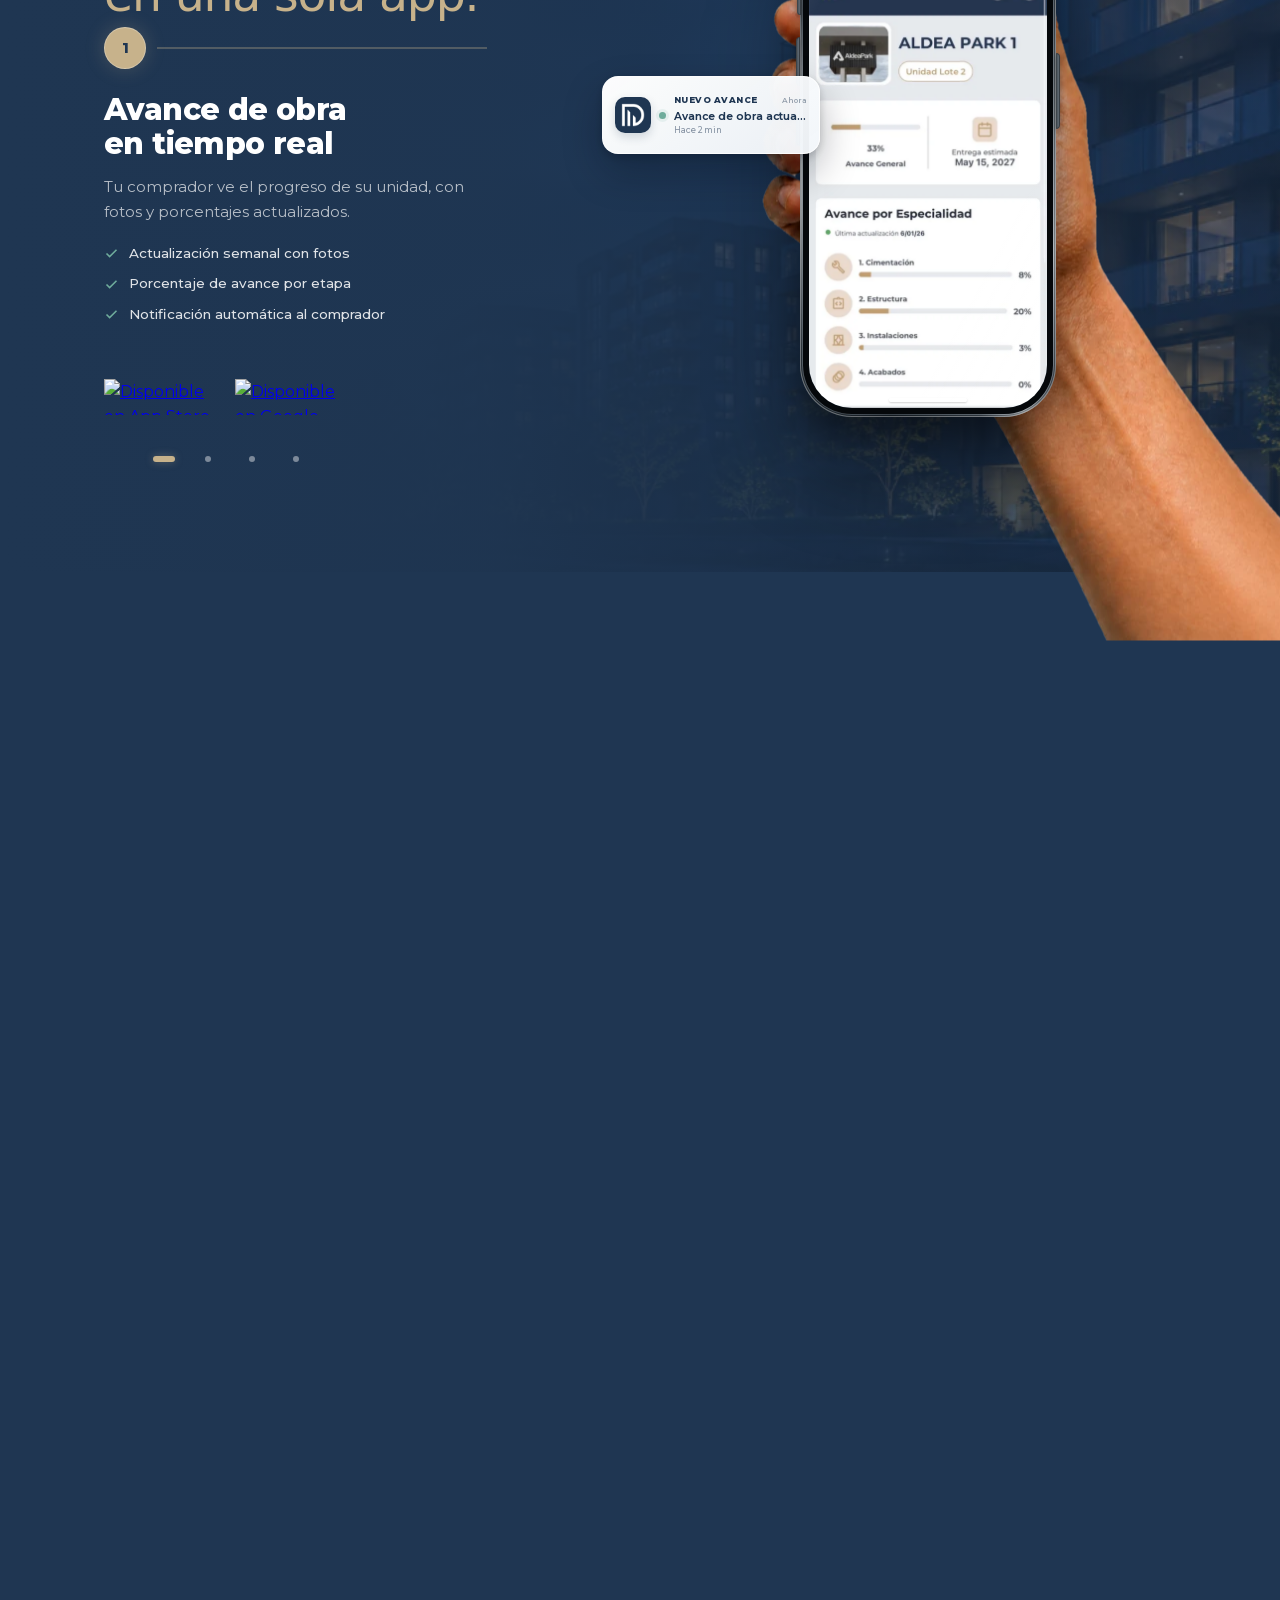
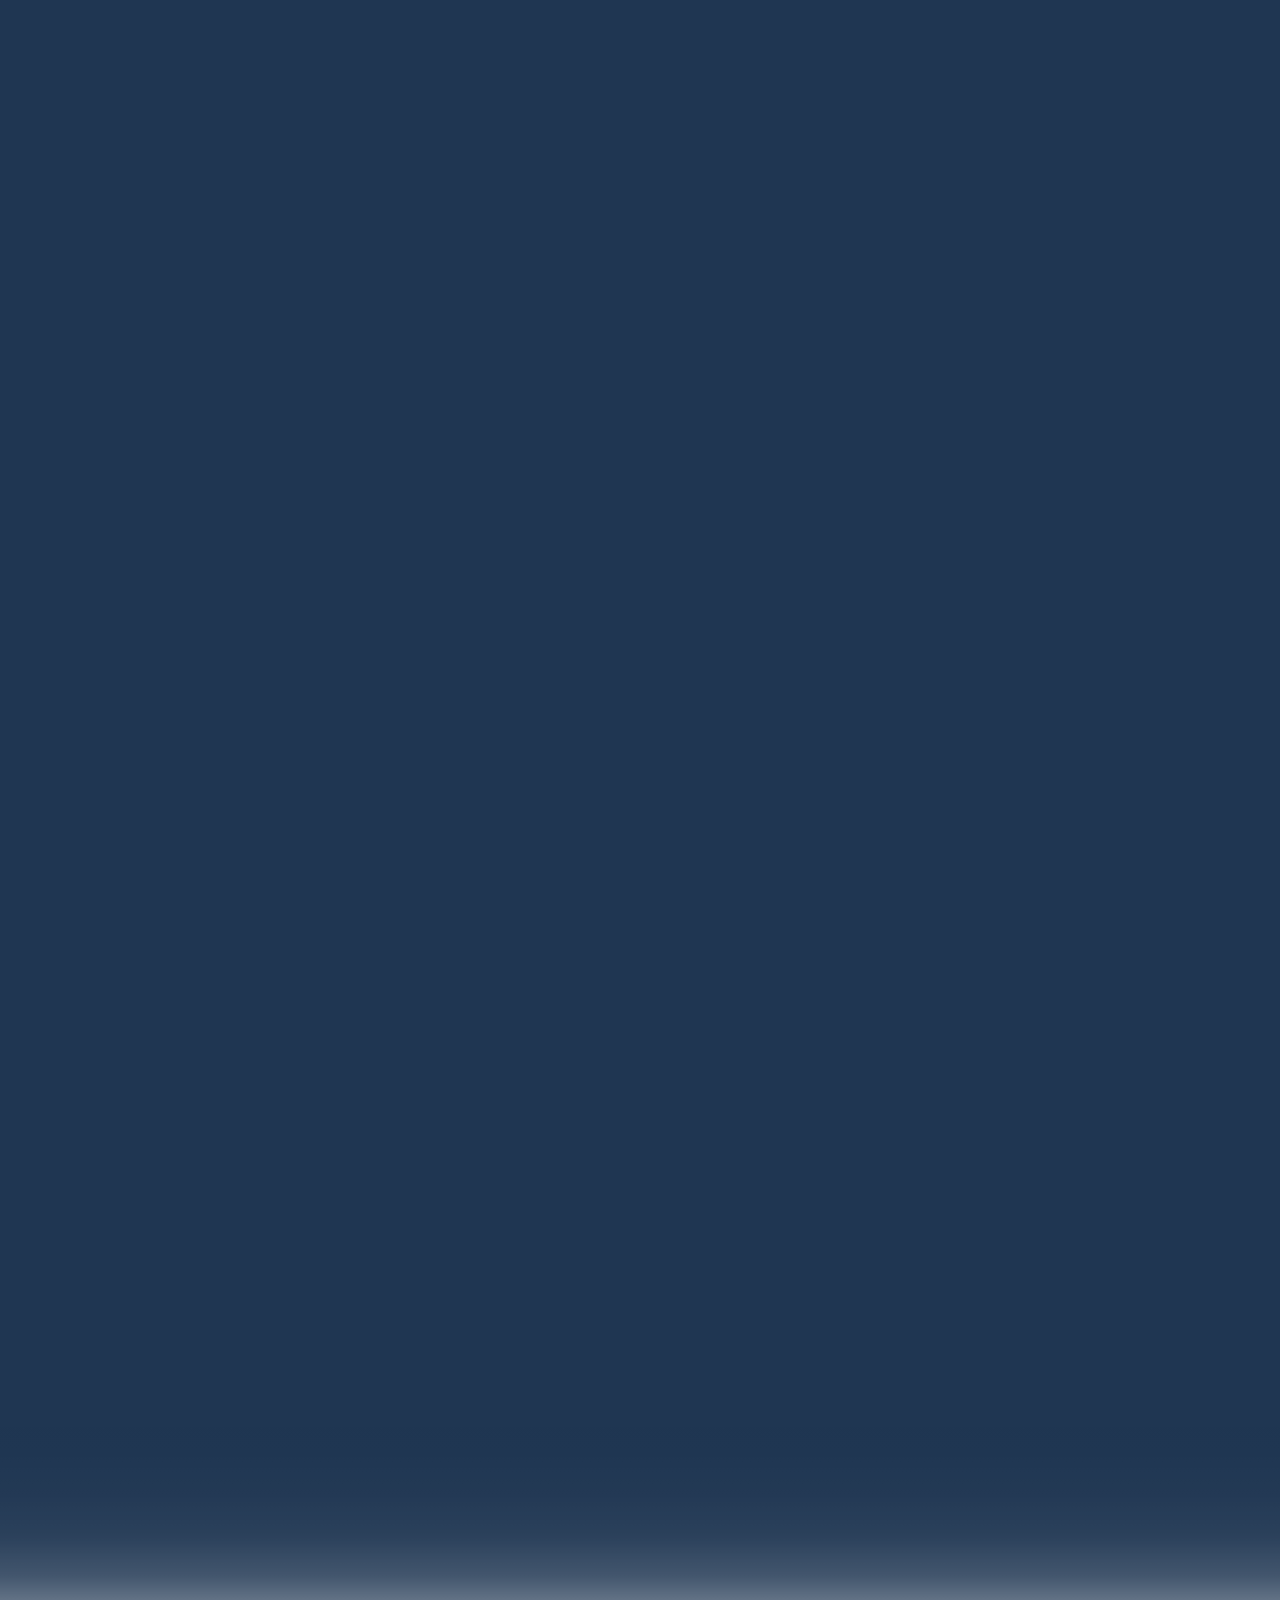
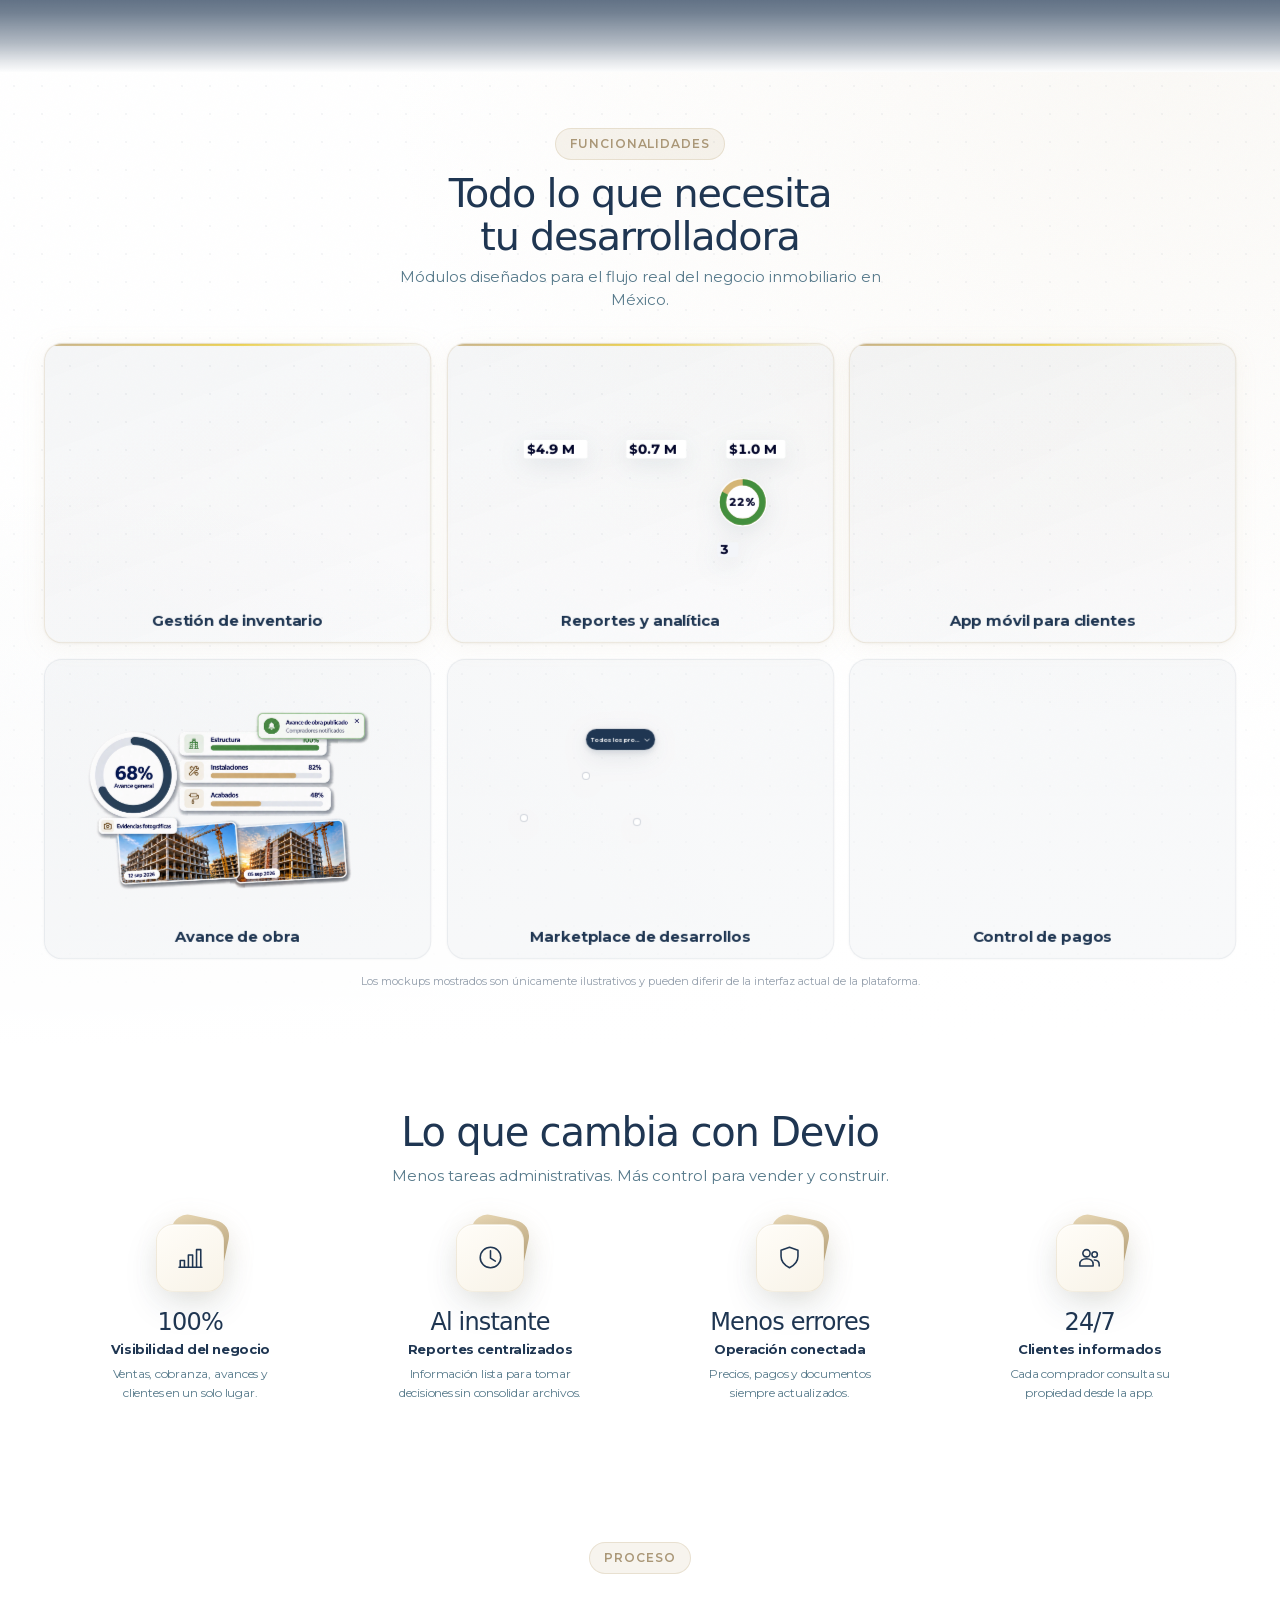
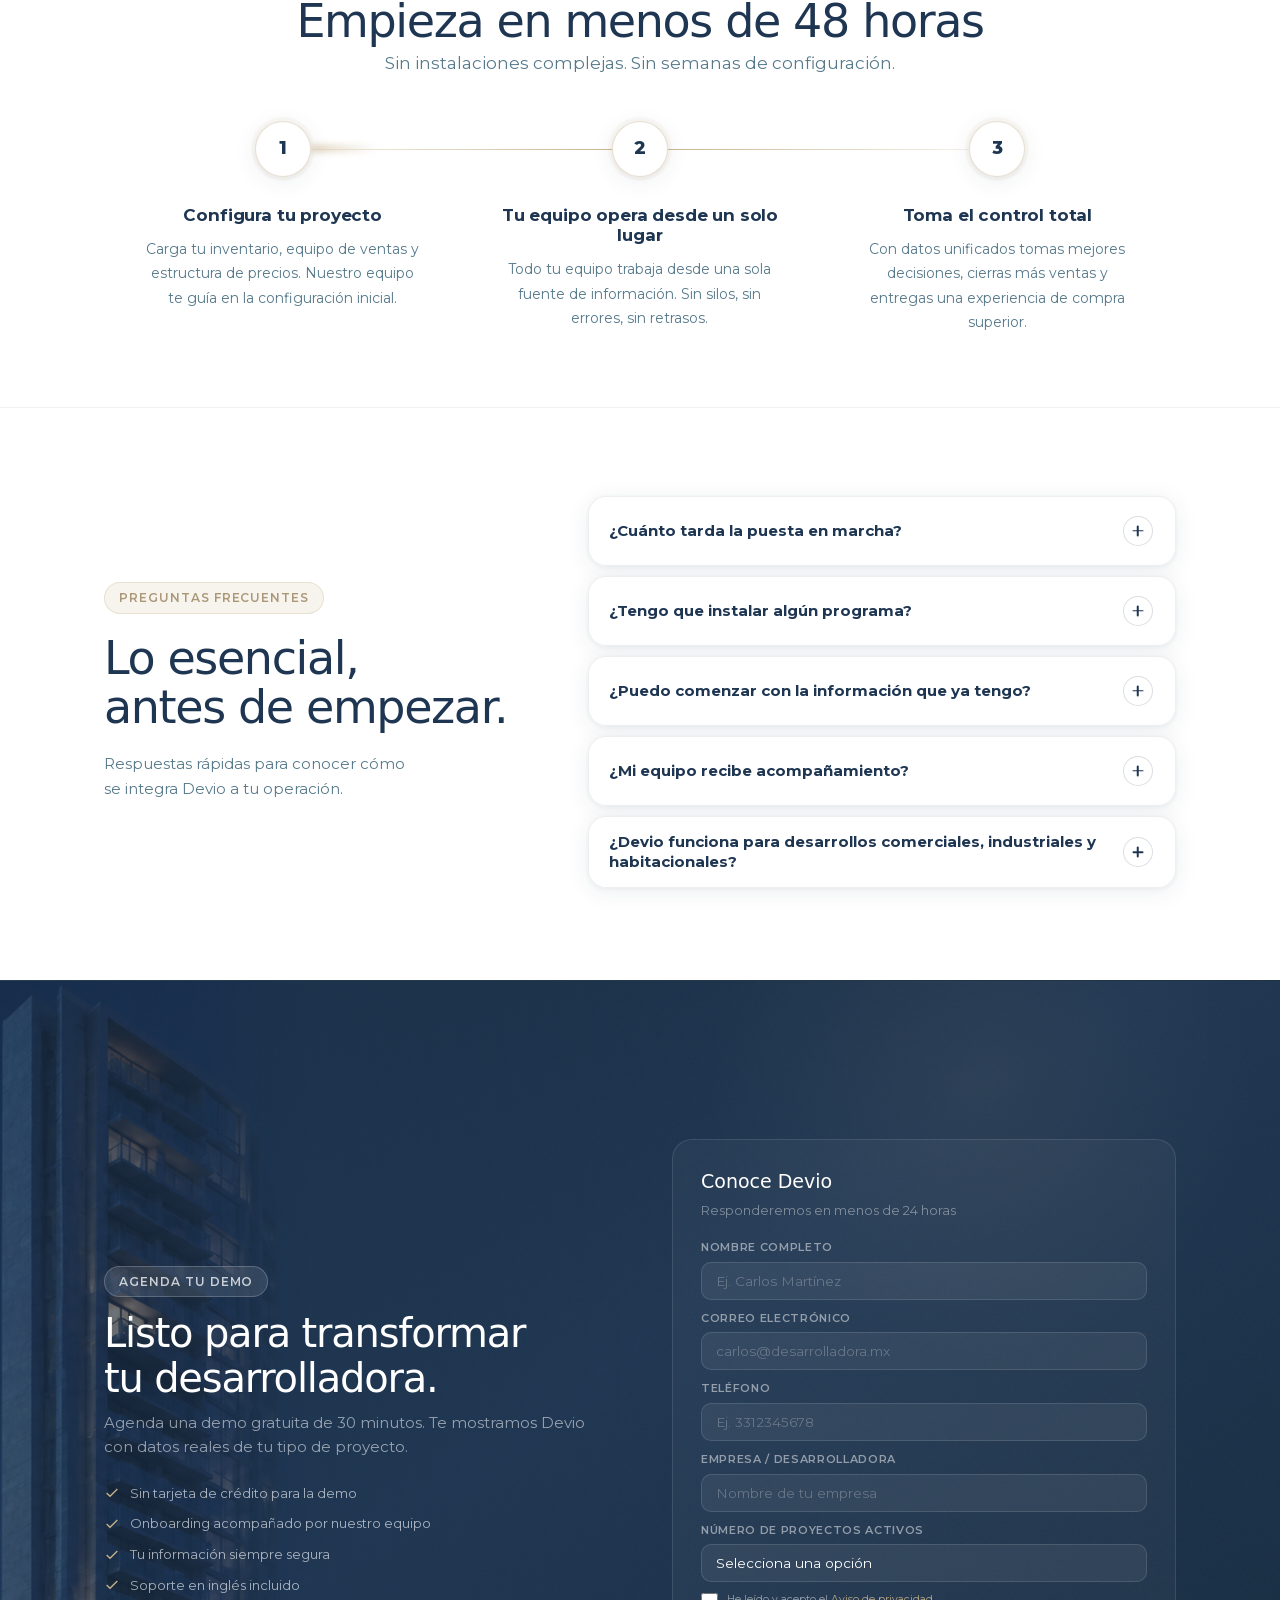
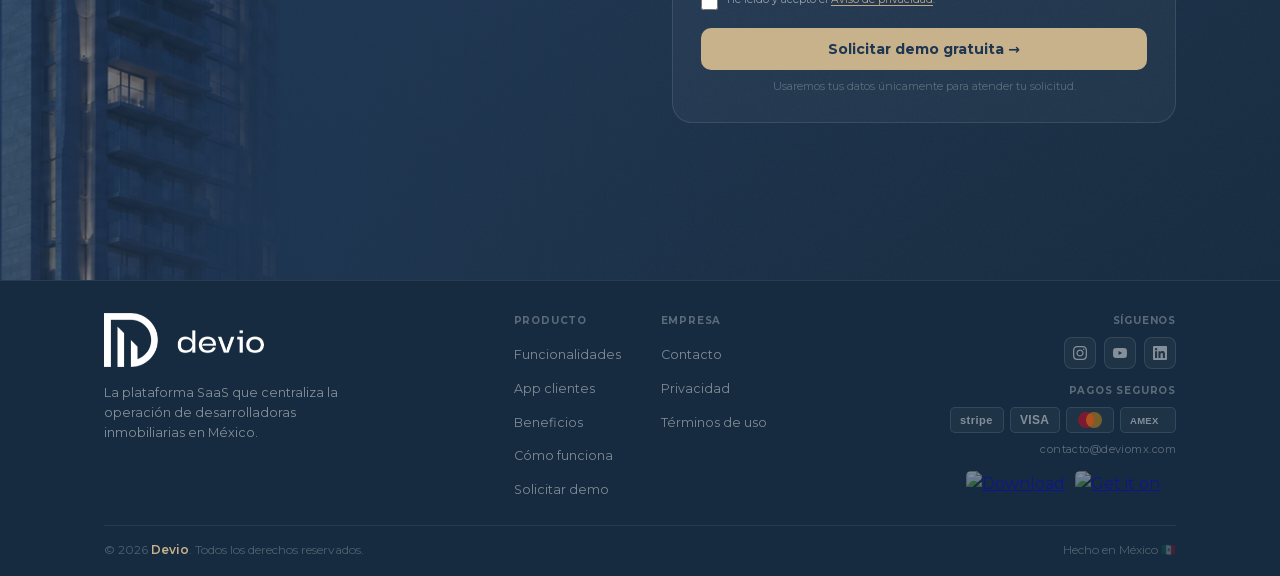
==== commit ef106deb: "2.1.6 google analytics" ====
--- a/index.html
+++ b/index.html
@@ -1,6 +1,43 @@
 <!DOCTYPE html>
 <html lang="es">
 <head>
+<!-- Google tag (gtag.js) -->
+<script async src="https://www.googletagmanager.com/gtag/js?id=G-4BZ393D9DM"></script>
+<script>
+  window.dataLayer = window.dataLayer || [];
+  function gtag(){dataLayer.push(arguments);}
+  gtag('js', new Date());
+
+  gtag('config', 'G-4BZ393D9DM');
+</script>
+<script>
+  document.addEventListener('click', function (event) {
+    const target = event.target.closest('a, button, input[type="submit"]');
+    if (!target) return;
+
+    const href = target.getAttribute('href') || '';
+    const text = (target.textContent || target.value || '').trim().toLowerCase();
+
+    if (/^https?:\/\/(?:wa\.me|api\.whatsapp\.com)\//i.test(href)) {
+      gtag('event', 'clic_whatsapp');
+      return;
+    }
+
+    if (/^mailto:contacto@deviomx\.com(?:\?|$)/i.test(href)) {
+      gtag('event', 'clic_correo');
+      return;
+    }
+
+    if (/^https?:\/\/(?:apps\.apple\.com|play\.google\.com)\//i.test(href)) {
+      gtag('event', 'clic_descarga_app');
+      return;
+    }
+
+    if (/(?:agendar|agenda|solicitar)\s+(?:tu\s+)?demo/i.test(text)) {
+      gtag('event', 'agendar_demo');
+    }
+  });
+</script>
   <meta charset="UTF-8" />
   <meta name="viewport" content="width=device-width, initial-scale=1.0" />
   <title>Devio — Plataforma SaaS para Desarrolladores Inmobiliarios</title>
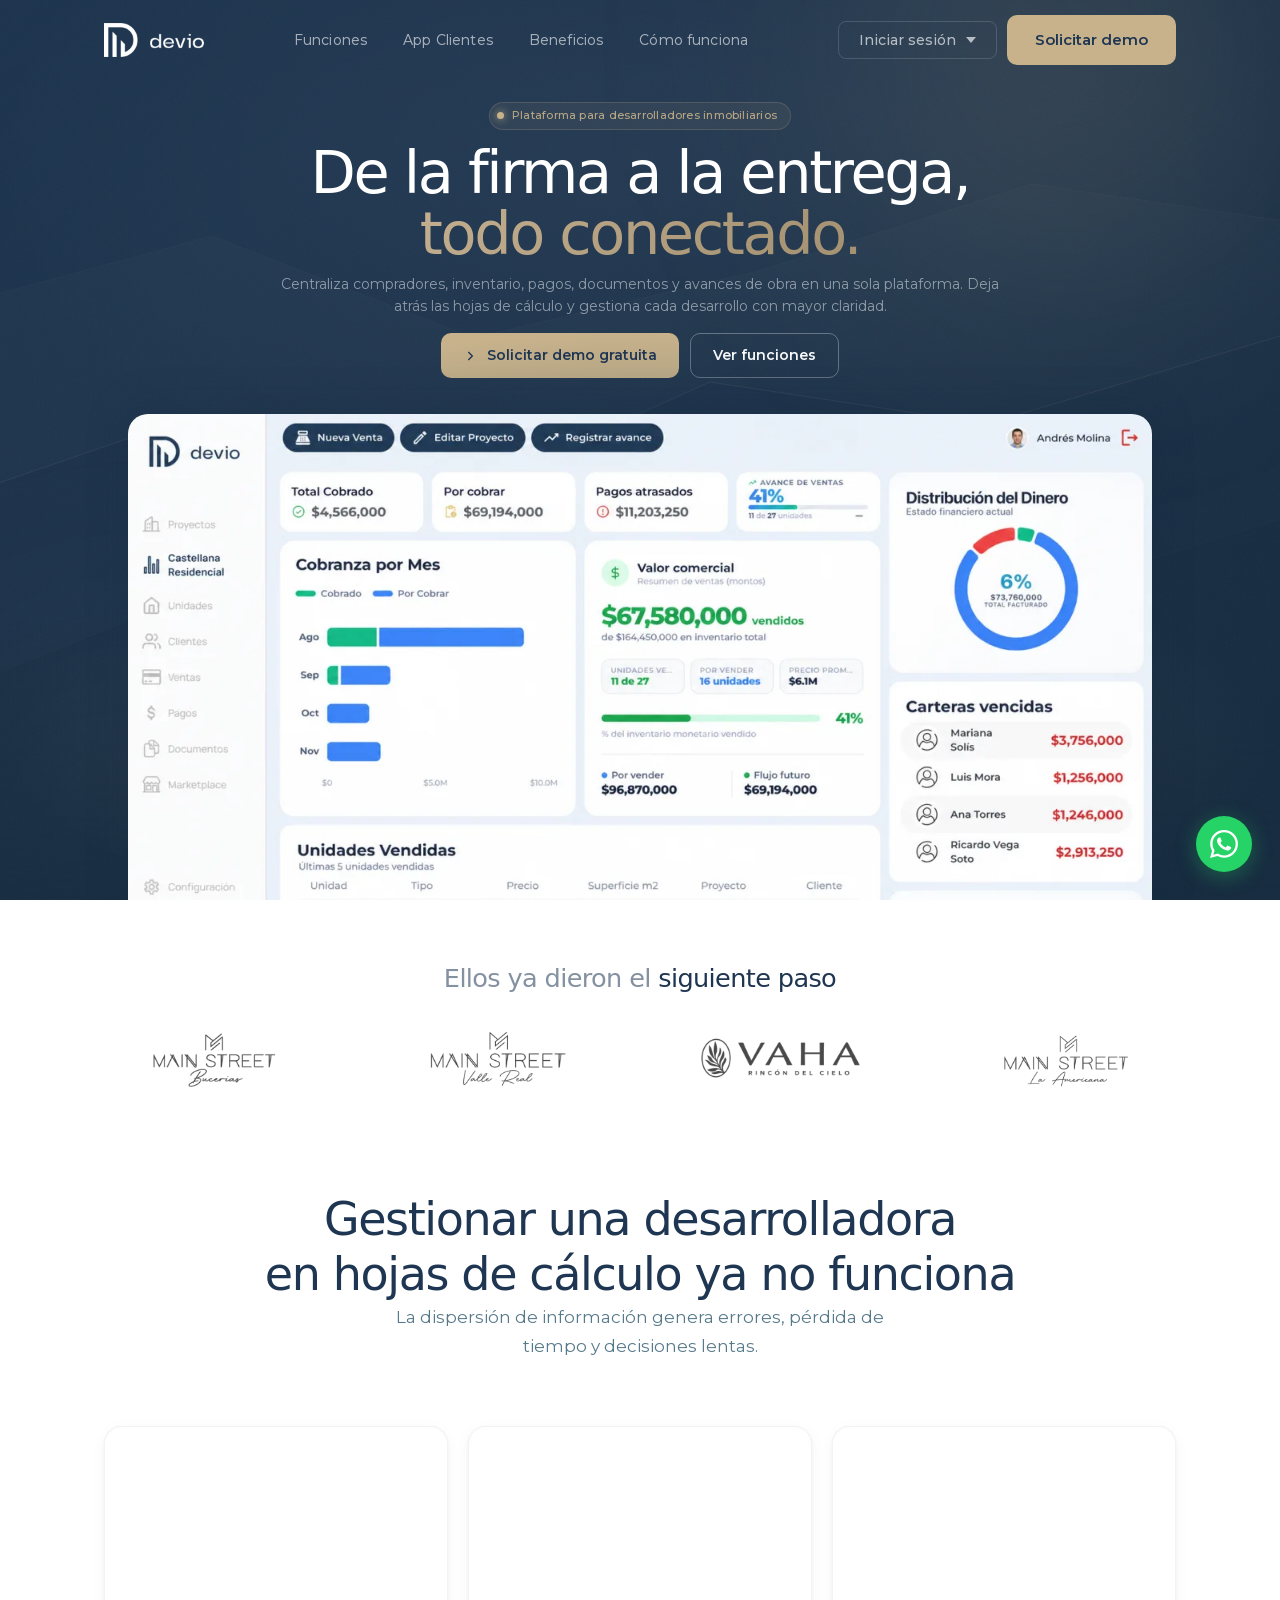
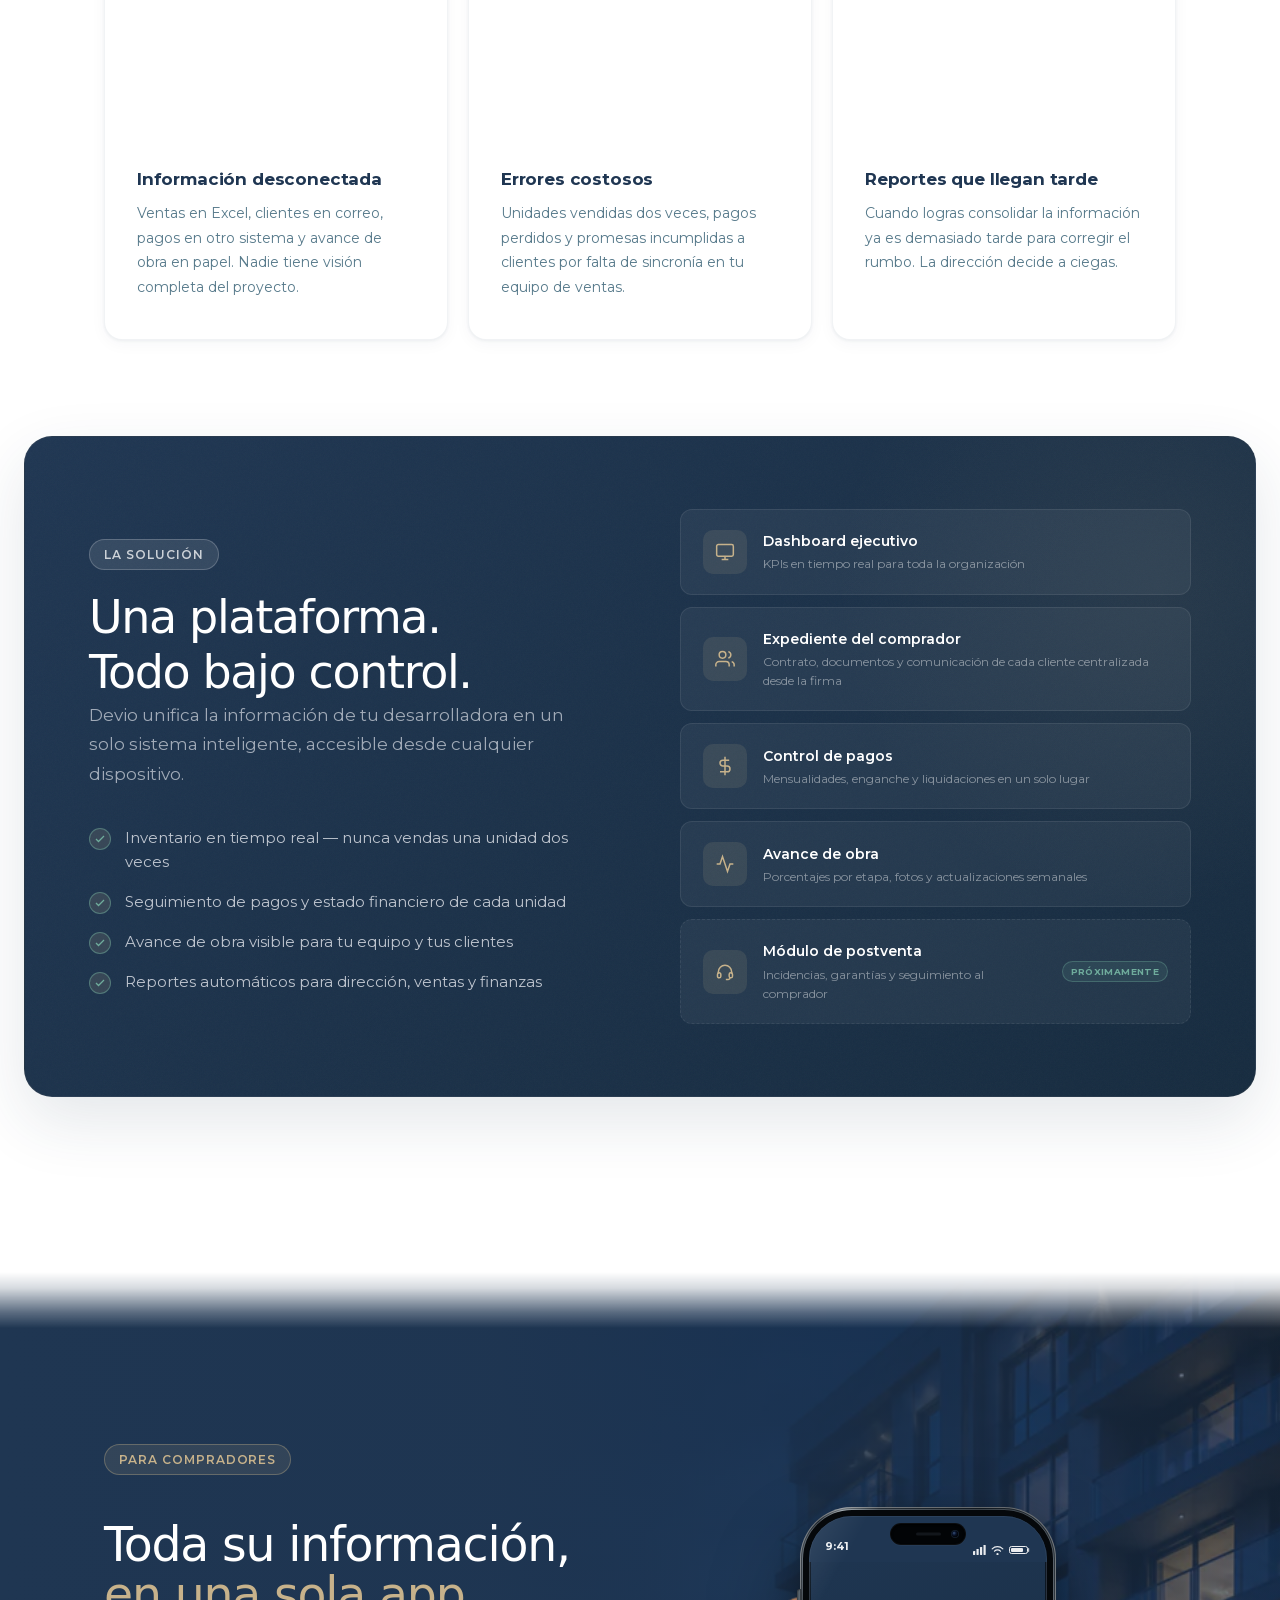
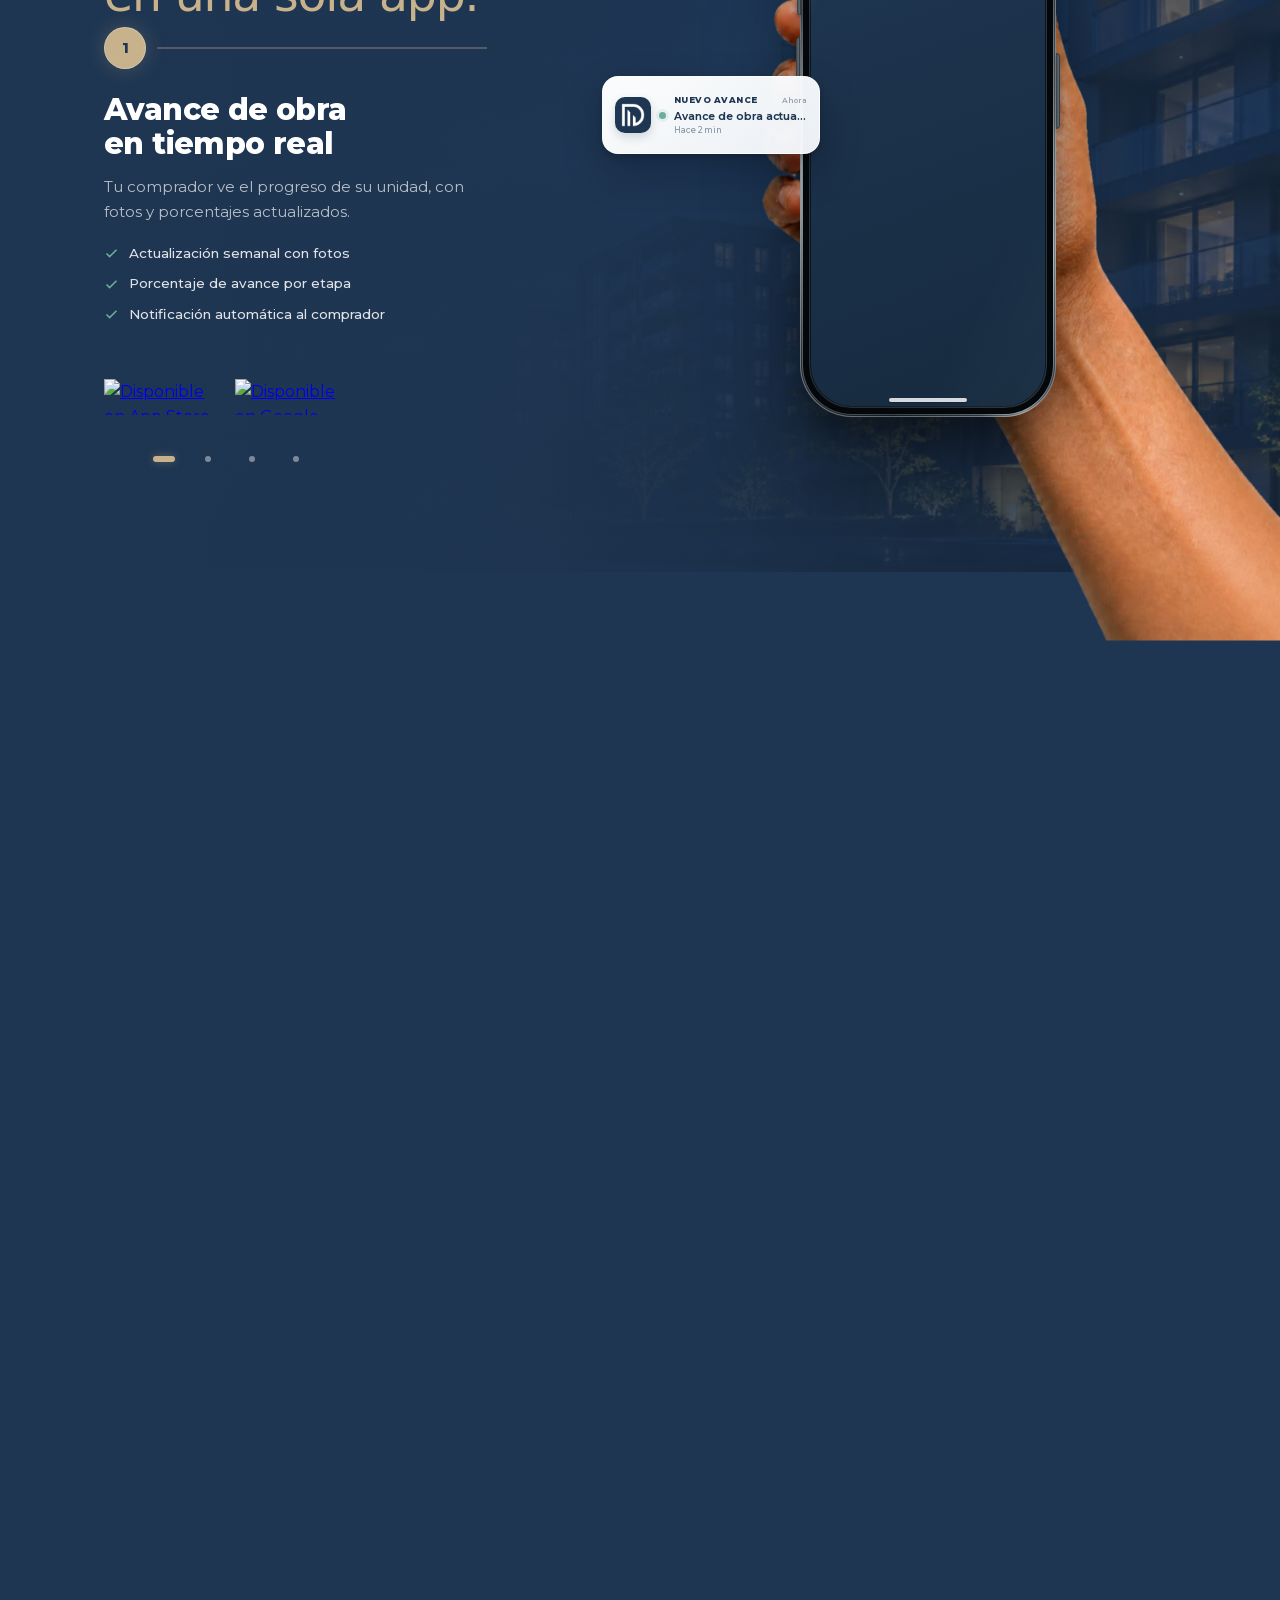
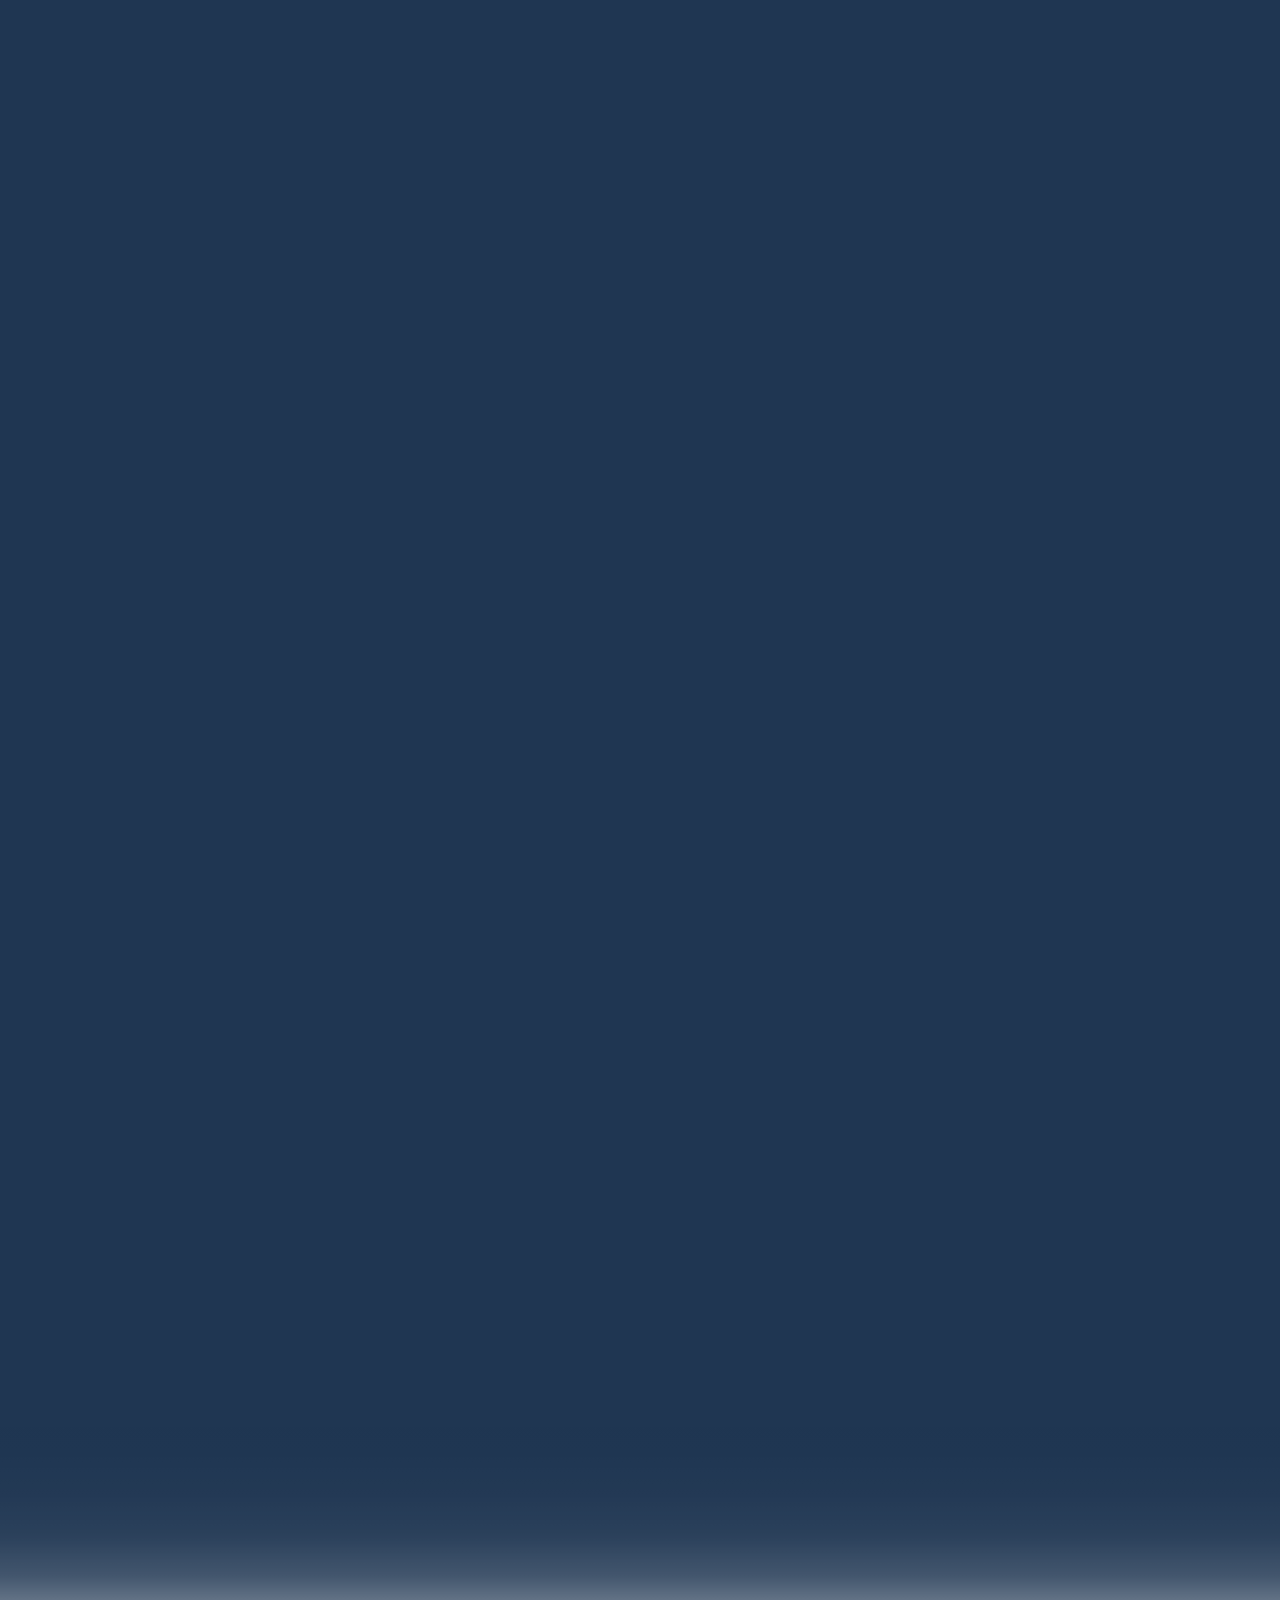
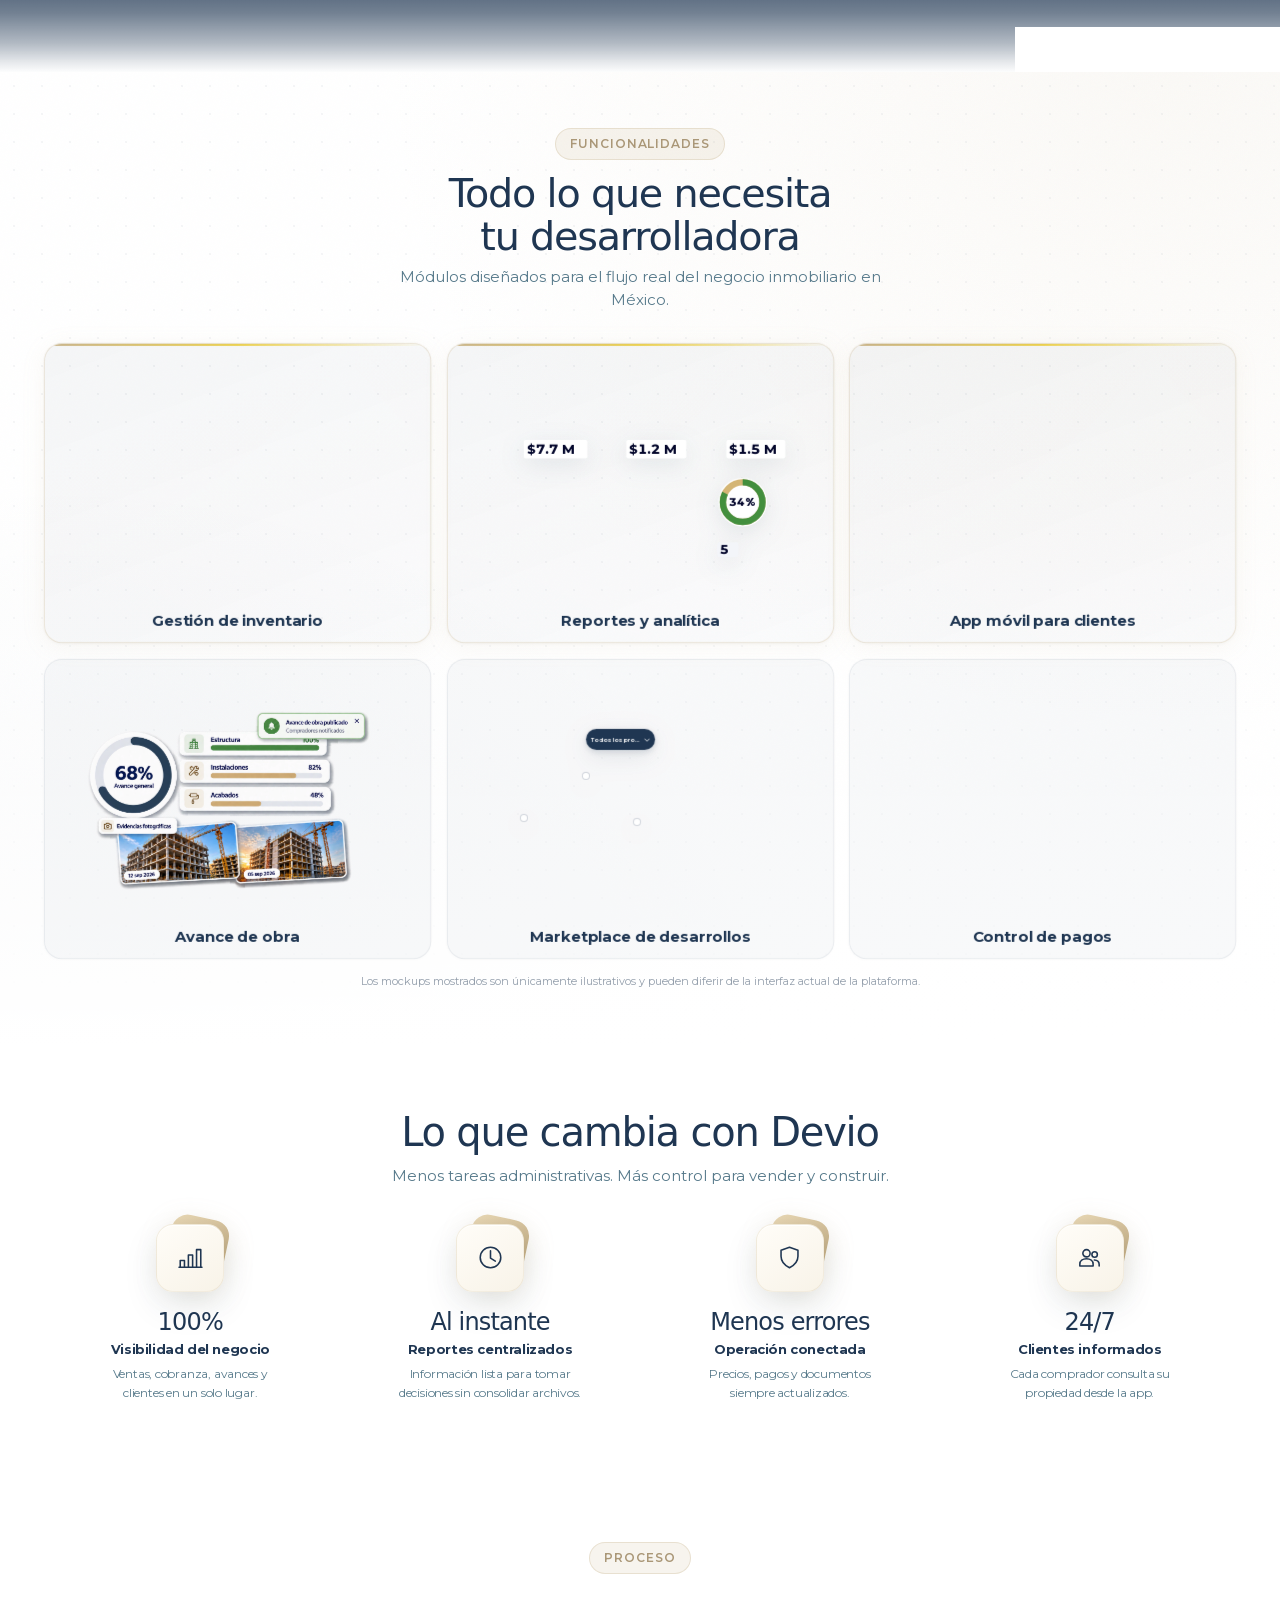
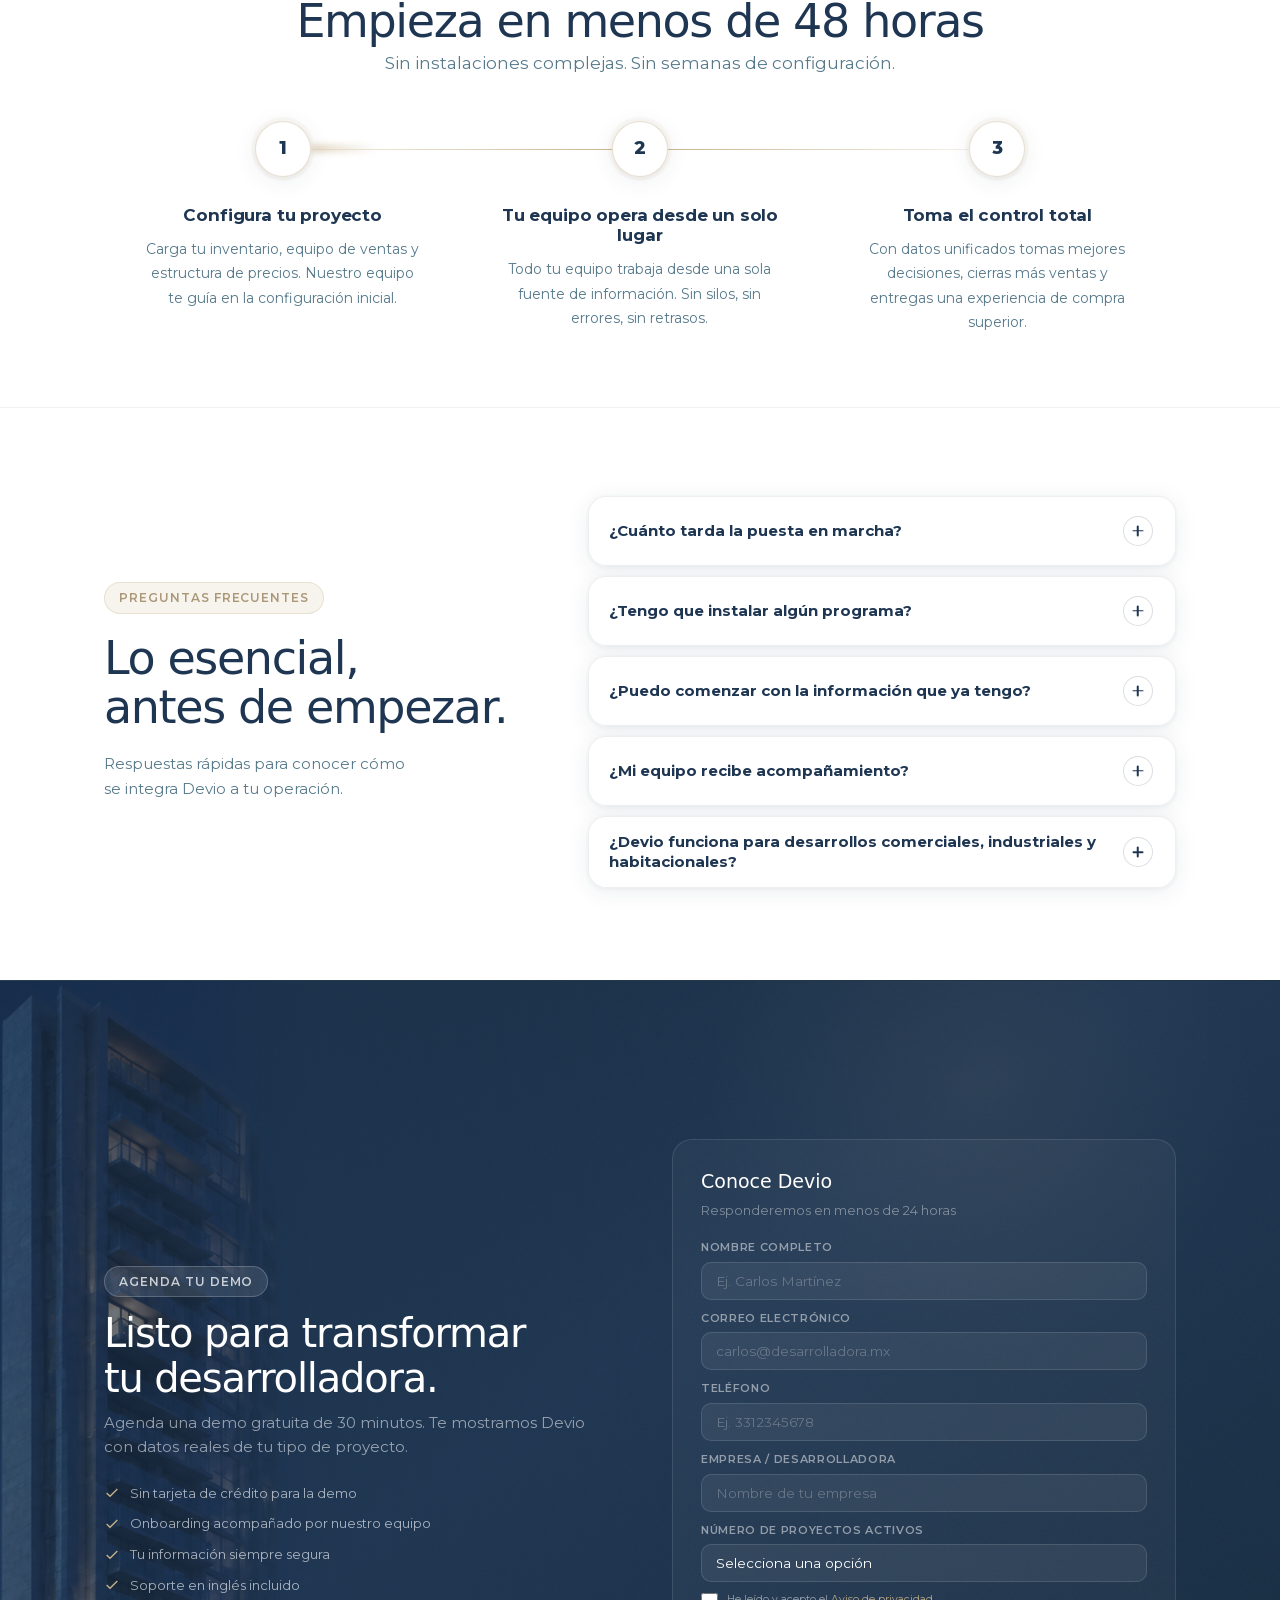
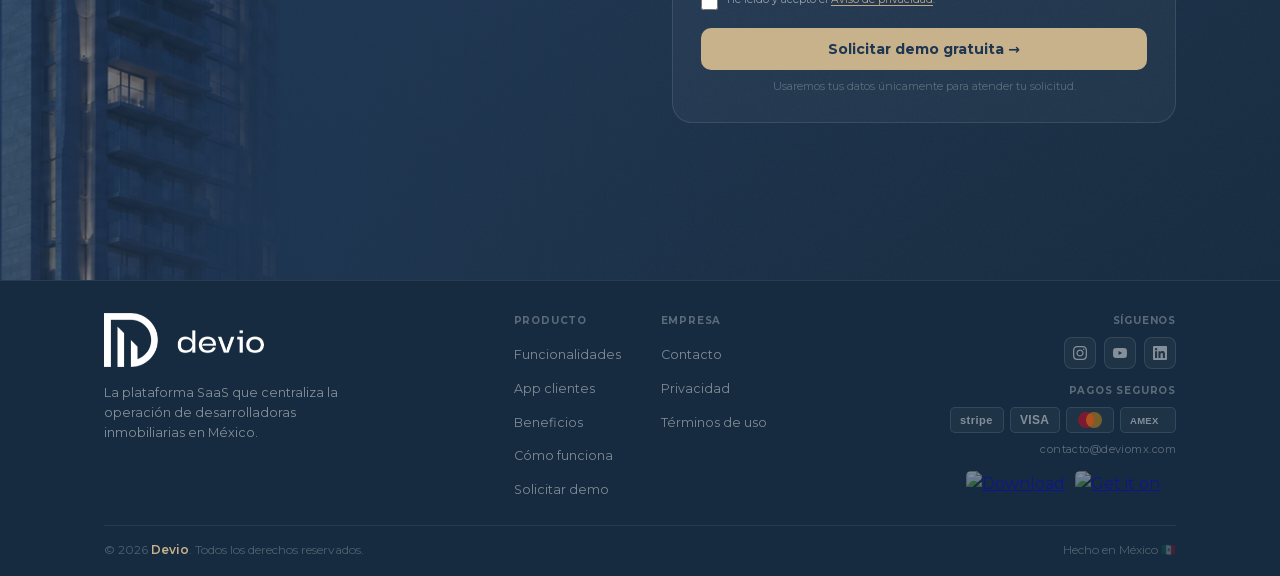
==== commit 8c3b11d9: "inicio sesion" ====
--- a/index.html
+++ b/index.html
@@ -65,8 +65,8 @@
   />
   <link rel="preload" href="Assets/Fonts/Montserrat-latin.woff2" as="font" type="font/woff2" crossorigin />
   <link rel="preload" href="Assets/Fonts/PowerGrotesk-Regular.woff2" as="font" type="font/woff2" crossorigin />
-  <link rel="stylesheet" href="styles.css?v=20260918-91" />
-  <script src="script.js?v=20260918-40" defer></script>
+  <link rel="stylesheet" href="styles.css?v=20261118-94" />
+  <script src="script.js?v=20261118-42" defer></script>
   <script type="application/ld+json">
   [
     {
@@ -126,7 +126,19 @@
         <li><a href="#how">Cómo funciona</a></li>
       </ul>
       <div class="nav-cta">
-        <a href="https://app.deviomx.com/registro?login=login&amp;profesional=Profesional" class="btn btn-login">Iniciar sesión</a>
+        <div class="login-selector">
+          <button type="button" class="btn btn-login login-selector-trigger" aria-haspopup="menu" aria-expanded="false">Iniciar sesión</button>
+          <div class="login-dropdown" role="menu">
+            <a href="https://app.deviomx.com/registro?login=login&amp;profesional=Profesional" class="login-dropdown-option" role="menuitem">
+              <svg viewBox="0 0 24 24" aria-hidden="true"><path d="M4 20v-9l8-5 8 5v9M8 20v-6h8v6M9 10h.01M15 10h.01"/></svg>
+              <span>Soy desarrollador</span>
+            </a>
+            <a href="https://app.deviomx.com/registro?login=login&amp;profesional=Profesional" class="login-dropdown-option" role="menuitem">
+              <svg viewBox="0 0 24 24" aria-hidden="true"><path d="M12 12a4 4 0 1 0 0-8 4 4 0 0 0 0 8ZM4.5 21a7.5 7.5 0 0 1 15 0"/></svg>
+              <span>Soy cliente</span>
+            </a>
+          </div>
+        </div>
         <a href="#cta" class="btn btn-gold">Solicitar demo</a>
       </div>
       <button class="hamburger" id="hamburger" aria-label="Menú">
@@ -142,7 +154,19 @@
   <a href="#benefits-dev">Beneficios</a>
   <a href="#how">Cómo funciona</a>
   <div class="mobile-menu-actions">
-    <a href="https://app.deviomx.com/registro?login=login&amp;profesional=Profesional" class="btn btn-login">Iniciar sesión</a>
+    <div class="login-selector">
+      <button type="button" class="btn btn-login login-selector-trigger" aria-haspopup="menu" aria-expanded="false">Iniciar sesión</button>
+      <div class="login-dropdown" role="menu">
+        <a href="https://app.deviomx.com/registro?login=login&amp;profesional=Profesional" class="login-dropdown-option" role="menuitem">
+          <svg viewBox="0 0 24 24" aria-hidden="true"><path d="M4 20v-9l8-5 8 5v9M8 20v-6h8v6M9 10h.01M15 10h.01"/></svg>
+          <span>Soy desarrollador</span>
+        </a>
+        <a href="https://app.deviomx.com/registro?login=login&amp;profesional=Profesional" class="login-dropdown-option" role="menuitem">
+          <svg viewBox="0 0 24 24" aria-hidden="true"><path d="M12 12a4 4 0 1 0 0-8 4 4 0 0 0 0 8ZM4.5 21a7.5 7.5 0 0 1 15 0"/></svg>
+          <span>Soy cliente</span>
+        </a>
+      </div>
+    </div>
     <a href="#cta" class="btn btn-gold">Solicitar demo</a>
   </div>
 </div>
--- a/styles.css
+++ b/styles.css
@@ -3451,3 +3451,98 @@
   .faq-plus::before,
   .faq-plus::after { transition: none; }
 }
+
+/* Selector de inicio de sesión */
+.login-selector { position: relative; }
+.login-selector-trigger::after {
+  content: '';
+  width: 0;
+  height: 0;
+  margin-left: 2px;
+  border-right: 5px solid transparent;
+  border-left: 5px solid transparent;
+  border-top: 6px solid currentColor;
+  transition: transform .18s var(--ease);
+}
+.login-selector.is-open .login-selector-trigger::after {
+  transform: rotate(180deg);
+}
+.login-selector::after {
+  content: '';
+  position: absolute;
+  top: 100%;
+  right: 0;
+  width: 226px;
+  height: 10px;
+}
+.login-dropdown {
+  position: absolute;
+  top: calc(100% + 10px);
+  right: 0;
+  z-index: 110;
+  width: 226px;
+  padding: 7px;
+  border: 1px solid rgba(var(--navy-rgb),.1);
+  border-radius: 12px;
+  background: var(--white);
+  box-shadow: 0 16px 40px rgba(var(--navy-dark-rgb),.22);
+  opacity: 0;
+  visibility: hidden;
+  transform: translateY(-6px);
+  pointer-events: none;
+  transition: opacity .18s ease, visibility .18s ease, transform .18s var(--ease);
+}
+.login-selector.is-open .login-dropdown {
+  opacity: 1;
+  visibility: visible;
+  transform: none;
+  pointer-events: auto;
+}
+.login-dropdown-option {
+  display: flex;
+  align-items: center;
+  gap: 10px;
+  min-height: 44px;
+  padding: 9px 11px;
+  border-radius: 8px;
+  color: var(--navy);
+  font-size: 14px;
+  font-weight: 600;
+  text-decoration: none;
+  transition: color .18s ease, background-color .18s ease;
+}
+.login-dropdown-option:hover,
+.login-dropdown-option:focus-visible {
+  background: rgba(var(--green-rgb),.13);
+  color: var(--navy-deep);
+  outline: none;
+}
+.login-dropdown-option svg {
+  width: 20px;
+  height: 20px;
+  flex: 0 0 auto;
+  fill: none;
+  stroke: var(--gold2);
+  stroke-width: 1.7;
+  stroke-linecap: round;
+  stroke-linejoin: round;
+}
+
+@media (max-width: 900px) {
+  .mobile-menu-actions { align-items: flex-start; }
+  .mobile-menu-actions .login-selector-trigger {
+    min-height: 44px;
+    color: rgba(var(--white-rgb),.7);
+    font-size: 16px;
+    font-weight: 500;
+  }
+  .mobile-menu-actions .login-selector::after { display: none; }
+  .mobile-menu-actions .login-dropdown {
+    right: auto;
+    left: 0;
+  }
+}
+
+@media (prefers-reduced-motion: reduce) {
+  .login-dropdown { transition: none; }
+}
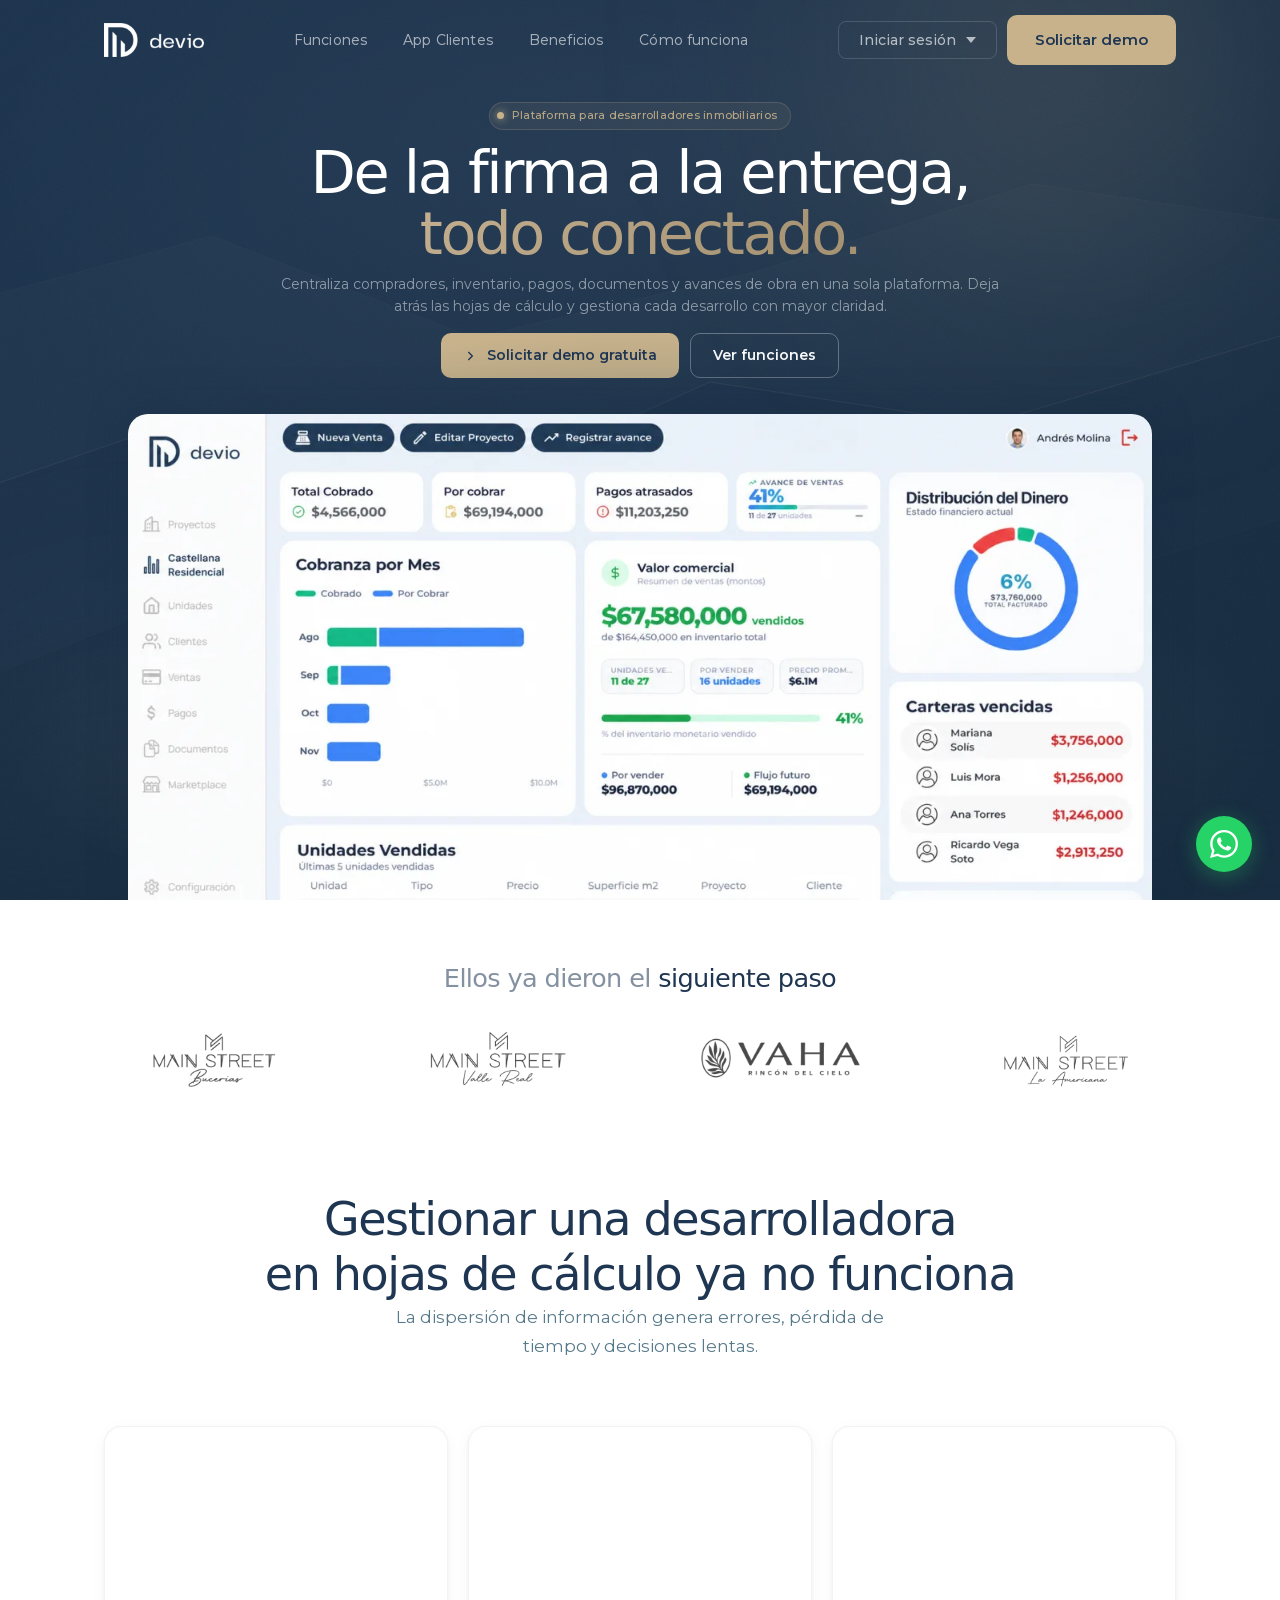
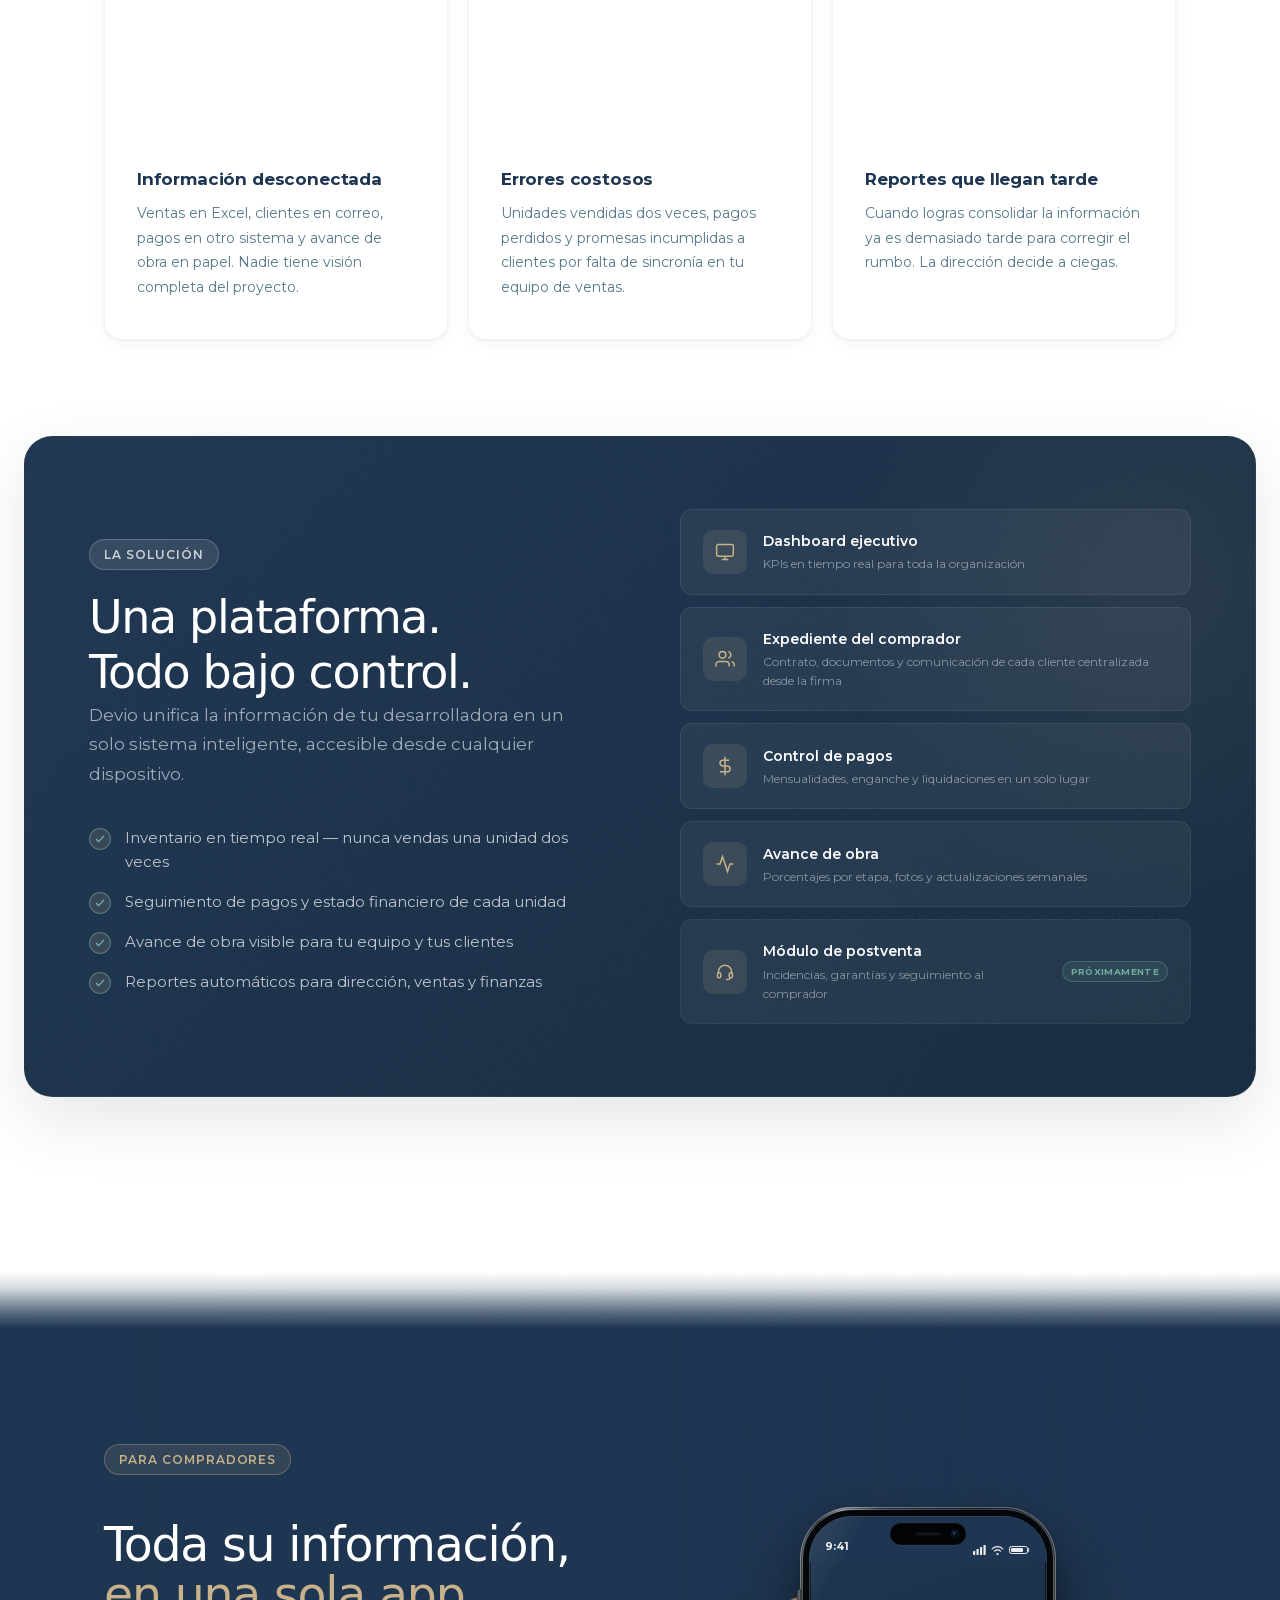
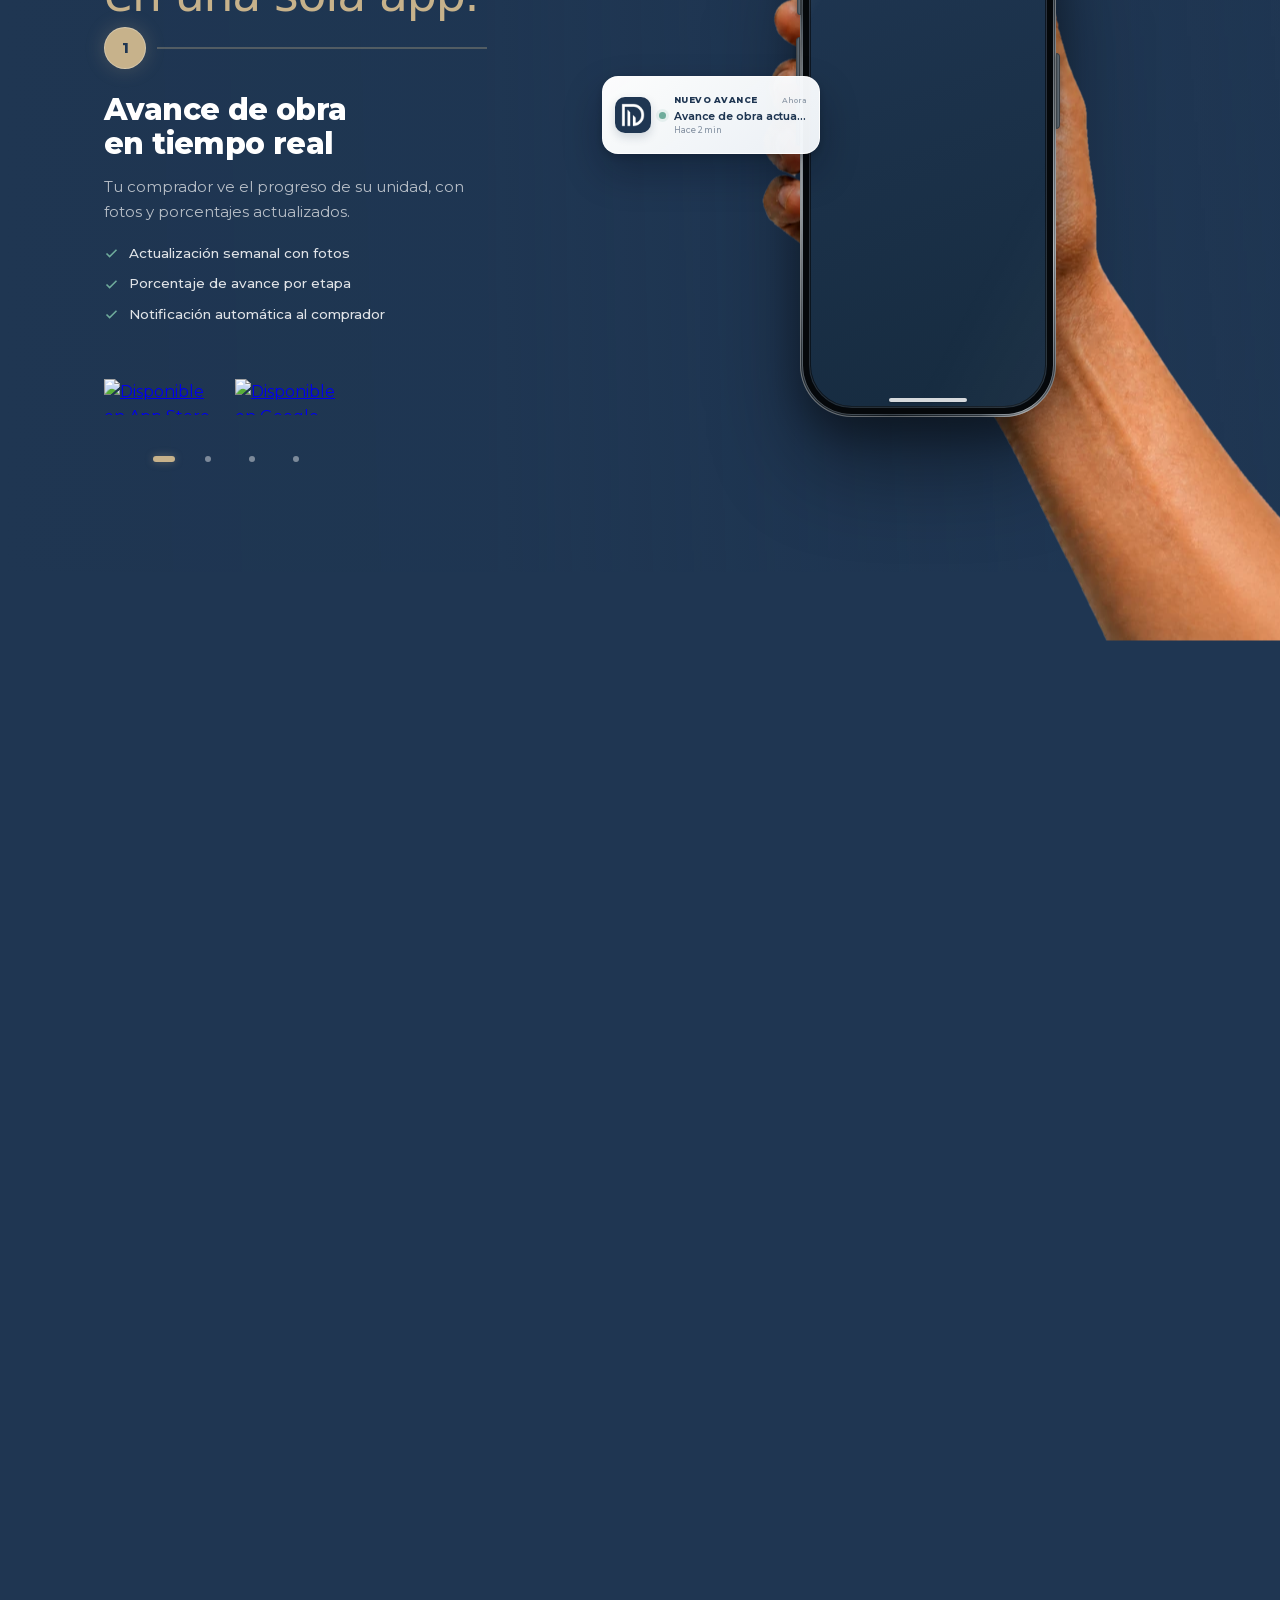
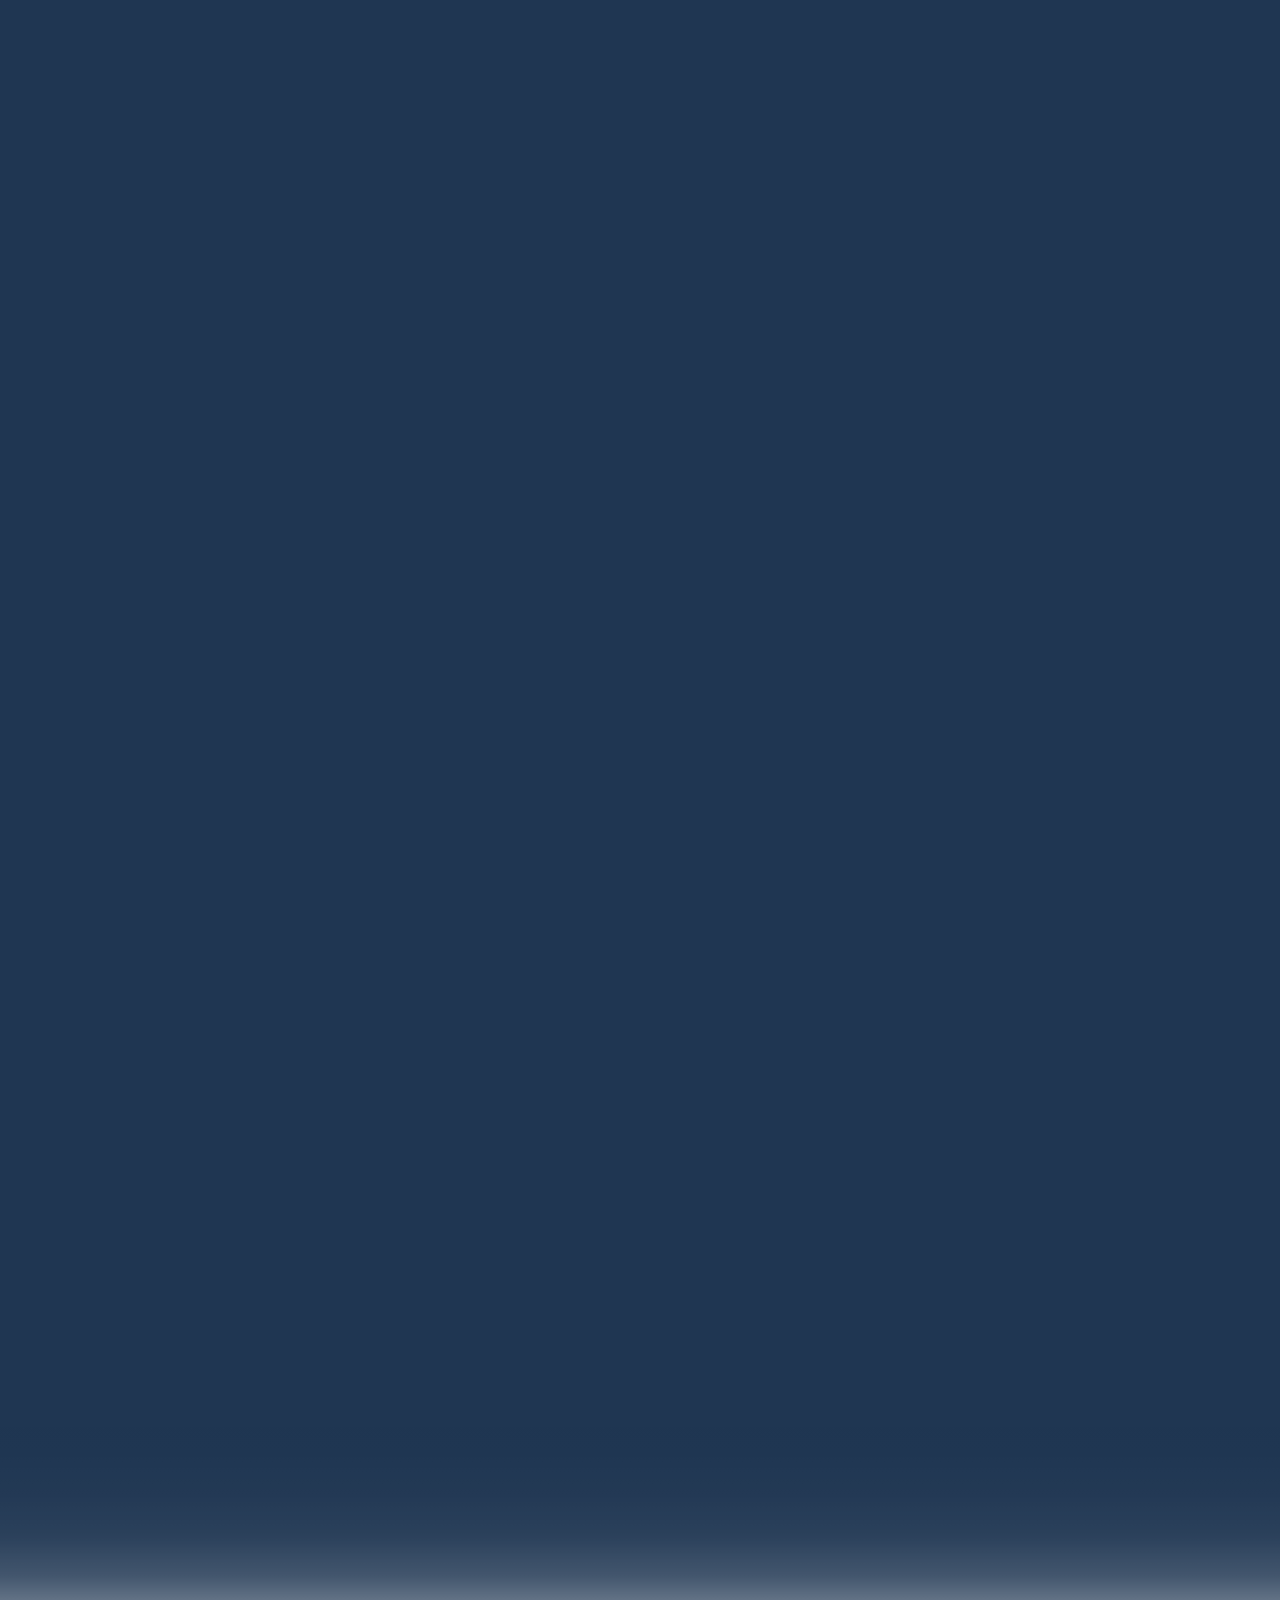
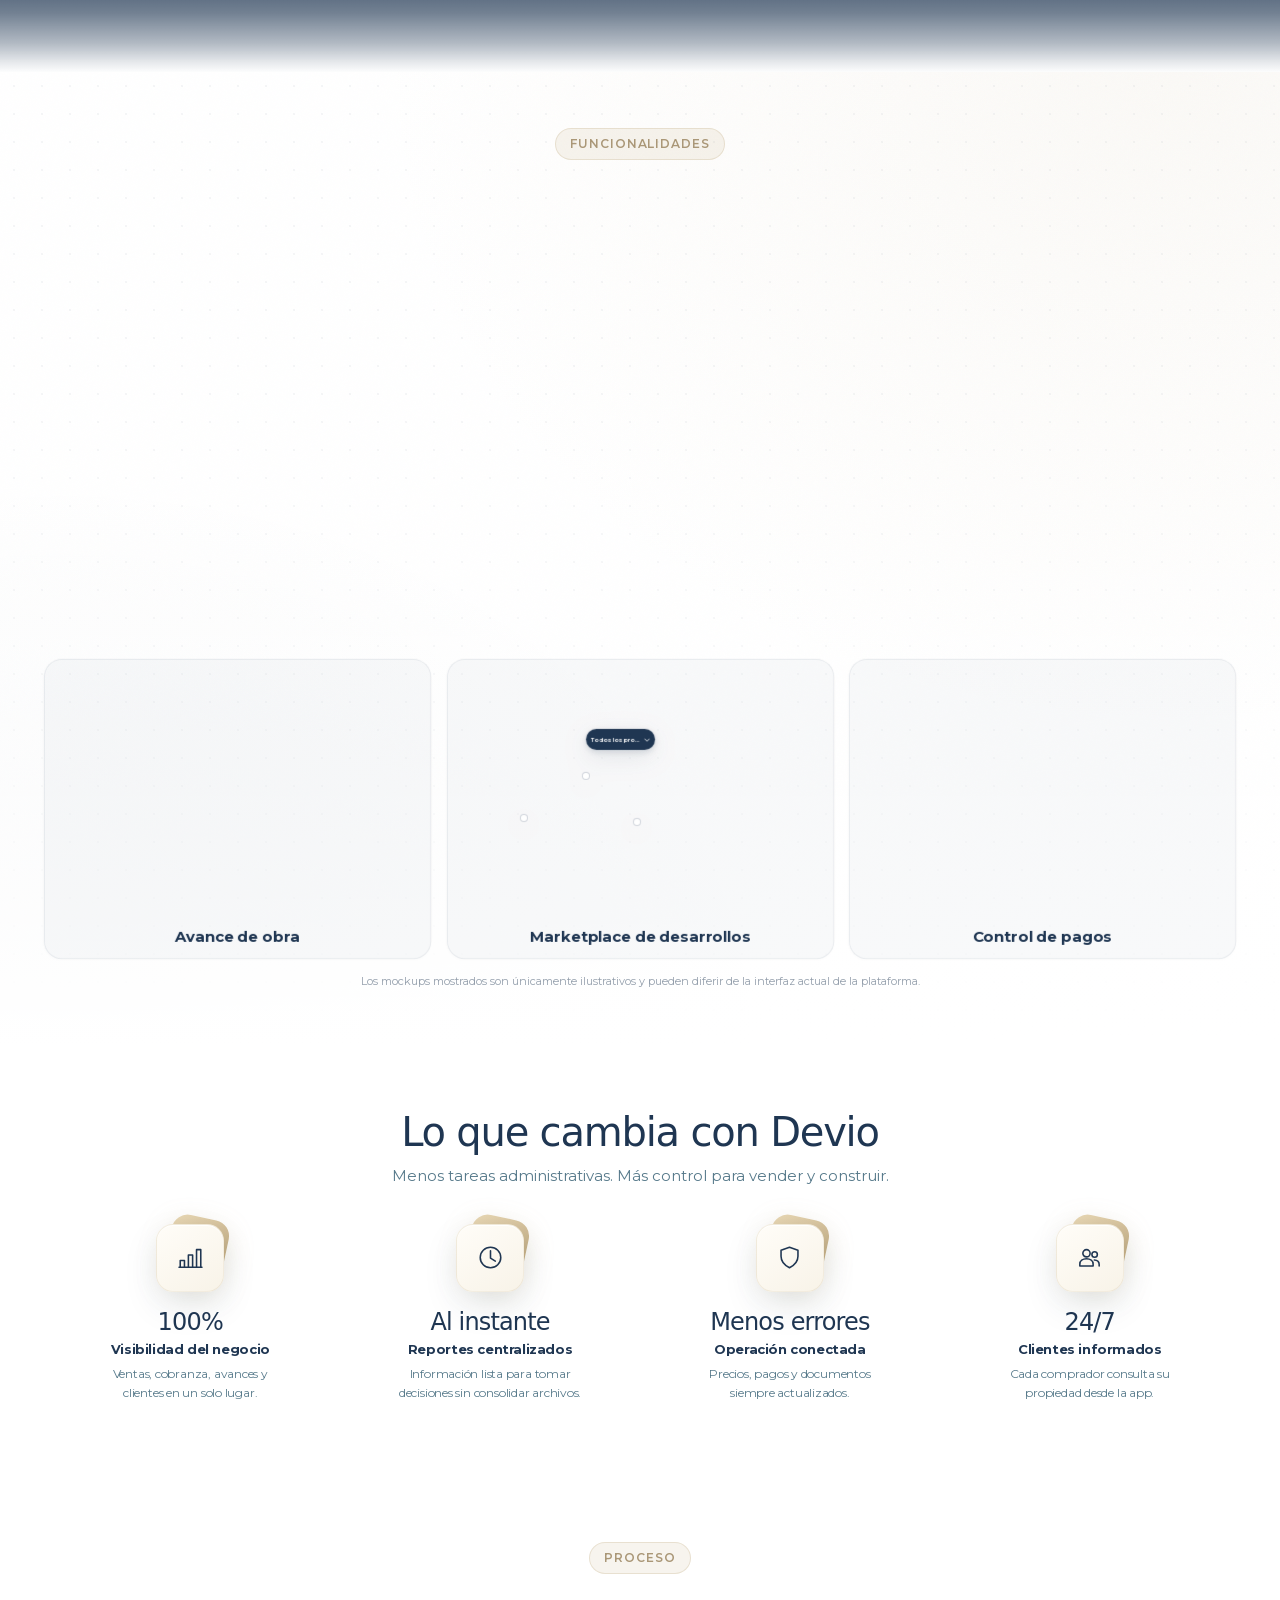
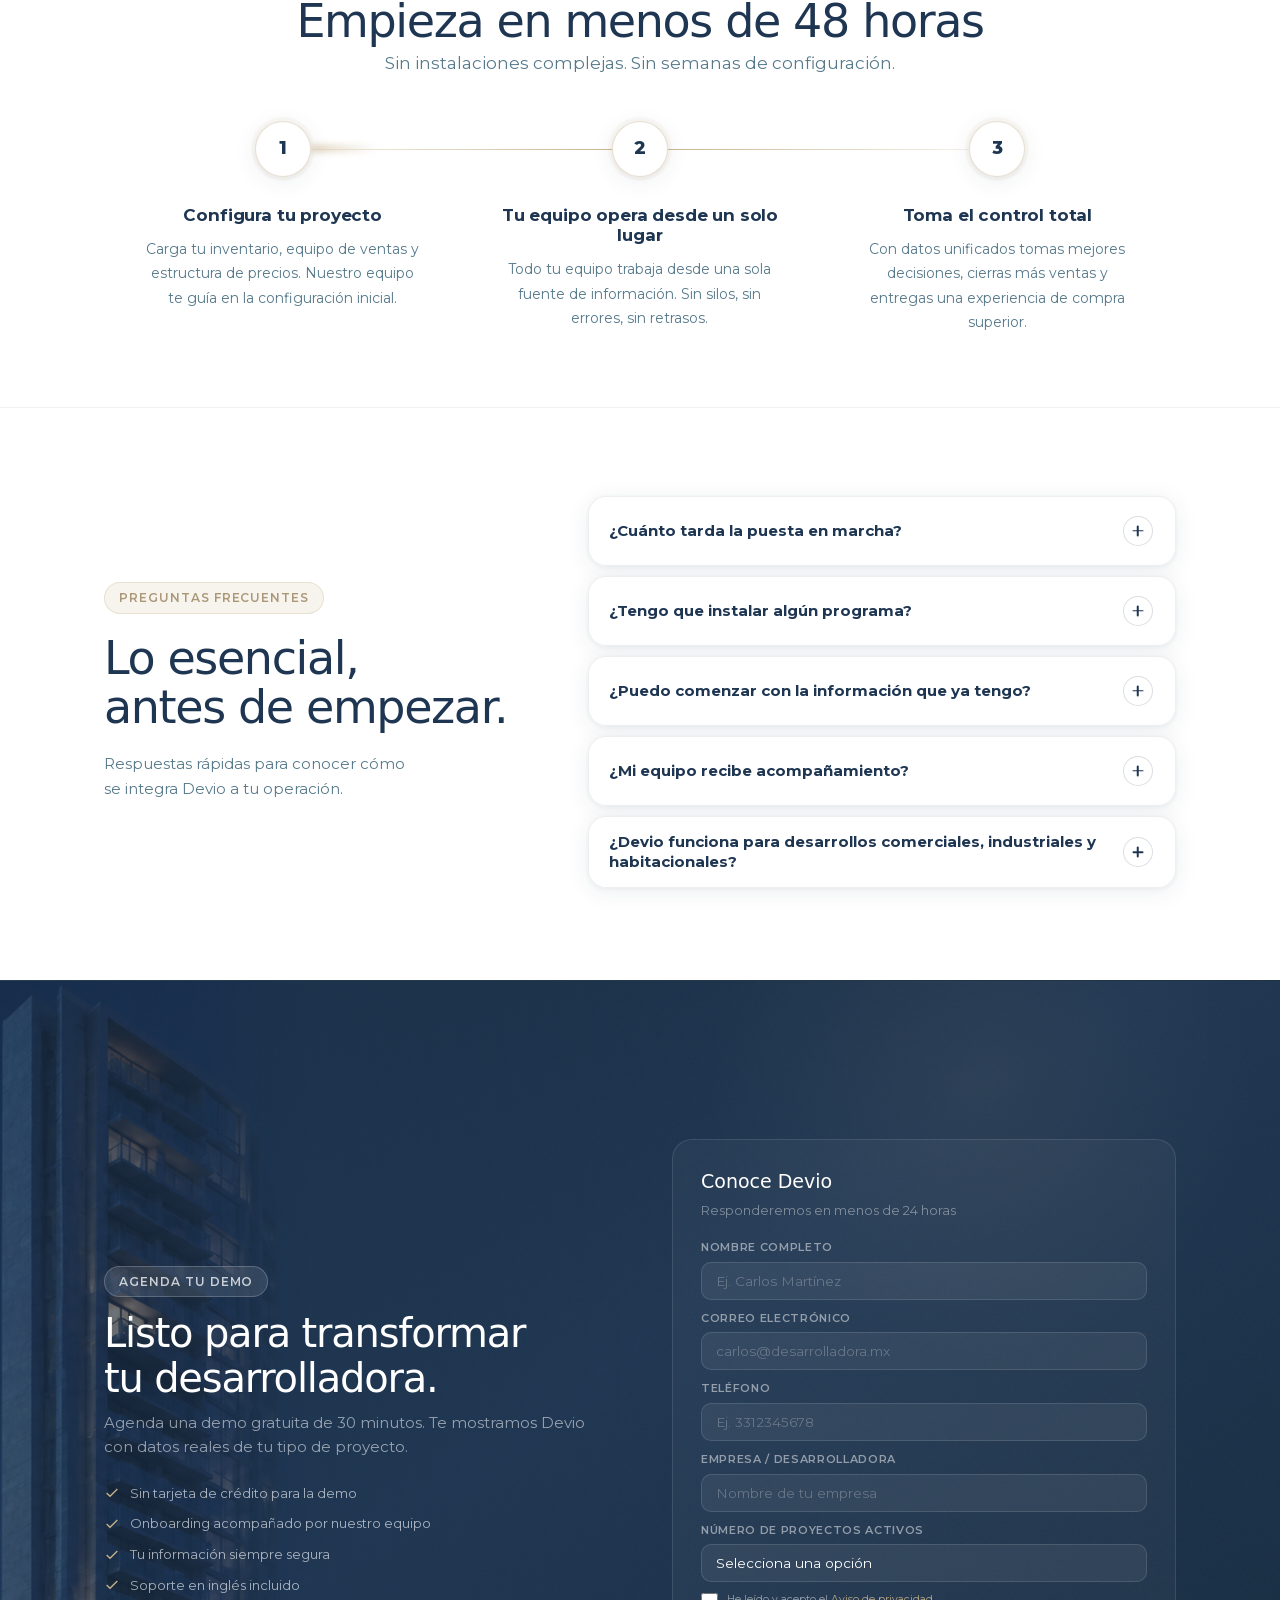
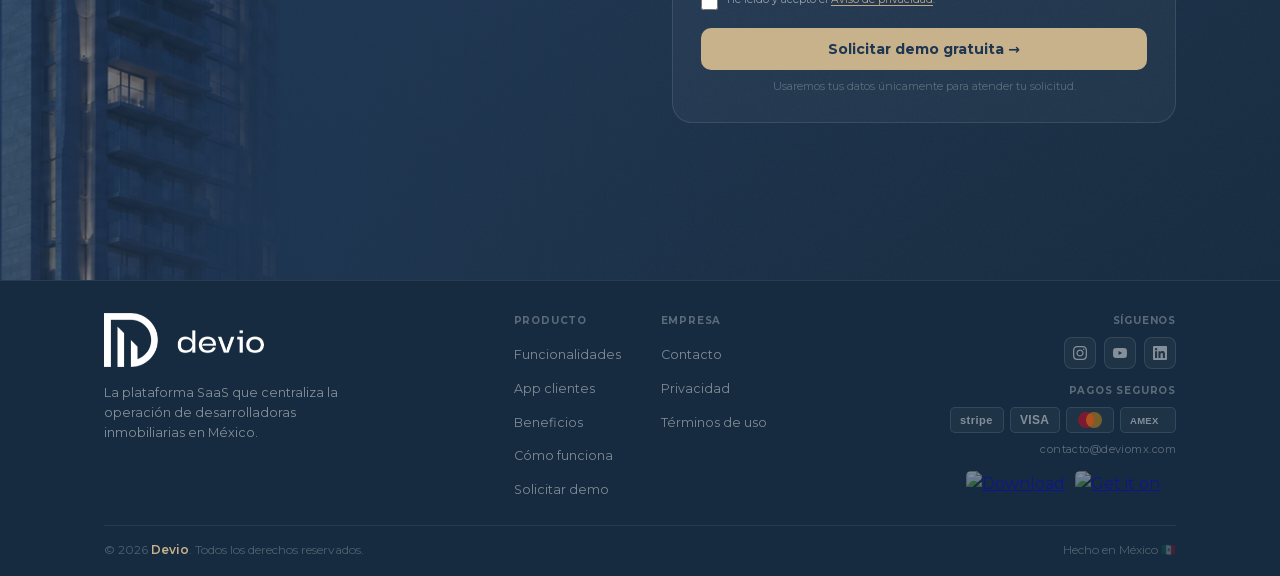
==== commit 3a19dc4f: "New Login" ====
--- a/index.html
+++ b/index.html
@@ -129,11 +129,11 @@
         <div class="login-selector">
           <button type="button" class="btn btn-login login-selector-trigger" aria-haspopup="menu" aria-expanded="false">Iniciar sesión</button>
           <div class="login-dropdown" role="menu">
-            <a href="https://app.deviomx.com/registro?login=login&amp;profesional=Profesional" class="login-dropdown-option" role="menuitem">
+            <a href="https://app.deviomx.com/login" class="login-dropdown-option" role="menuitem">
               <svg viewBox="0 0 24 24" aria-hidden="true"><path d="M4 20v-9l8-5 8 5v9M8 20v-6h8v6M9 10h.01M15 10h.01"/></svg>
               <span>Soy desarrollador</span>
             </a>
-            <a href="https://app.deviomx.com/registro?login=login&amp;profesional=Profesional" class="login-dropdown-option" role="menuitem">
+            <a href="https://app.deviomx.com/portal/login" class="login-dropdown-option" role="menuitem">
               <svg viewBox="0 0 24 24" aria-hidden="true"><path d="M12 12a4 4 0 1 0 0-8 4 4 0 0 0 0 8ZM4.5 21a7.5 7.5 0 0 1 15 0"/></svg>
               <span>Soy cliente</span>
             </a>
@@ -157,11 +157,11 @@
     <div class="login-selector">
       <button type="button" class="btn btn-login login-selector-trigger" aria-haspopup="menu" aria-expanded="false">Iniciar sesión</button>
       <div class="login-dropdown" role="menu">
-        <a href="https://app.deviomx.com/registro?login=login&amp;profesional=Profesional" class="login-dropdown-option" role="menuitem">
+        <a href="https://app.deviomx.com/login" class="login-dropdown-option" role="menuitem">
           <svg viewBox="0 0 24 24" aria-hidden="true"><path d="M4 20v-9l8-5 8 5v9M8 20v-6h8v6M9 10h.01M15 10h.01"/></svg>
           <span>Soy desarrollador</span>
         </a>
-        <a href="https://app.deviomx.com/registro?login=login&amp;profesional=Profesional" class="login-dropdown-option" role="menuitem">
+        <a href="https://app.deviomx.com/portal/login" class="login-dropdown-option" role="menuitem">
           <svg viewBox="0 0 24 24" aria-hidden="true"><path d="M12 12a4 4 0 1 0 0-8 4 4 0 0 0 0 8ZM4.5 21a7.5 7.5 0 0 1 15 0"/></svg>
           <span>Soy cliente</span>
         </a>
